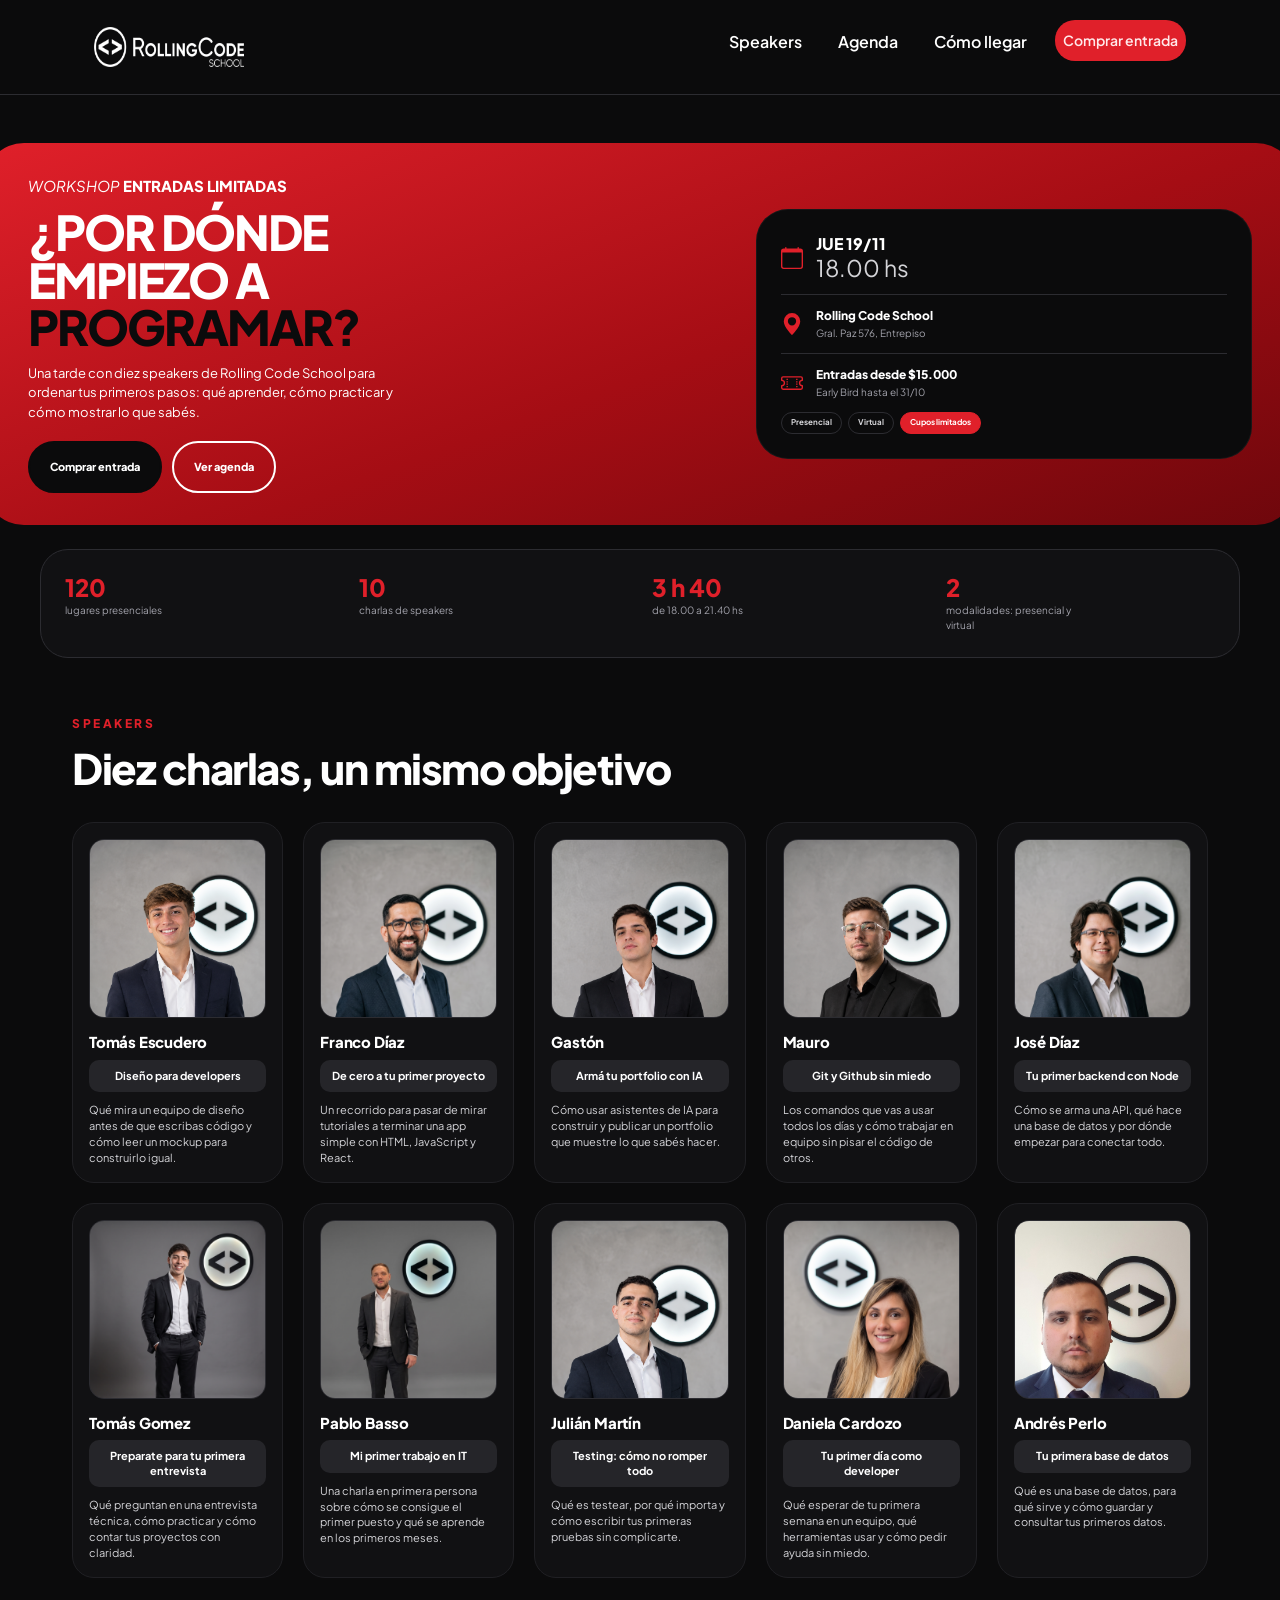
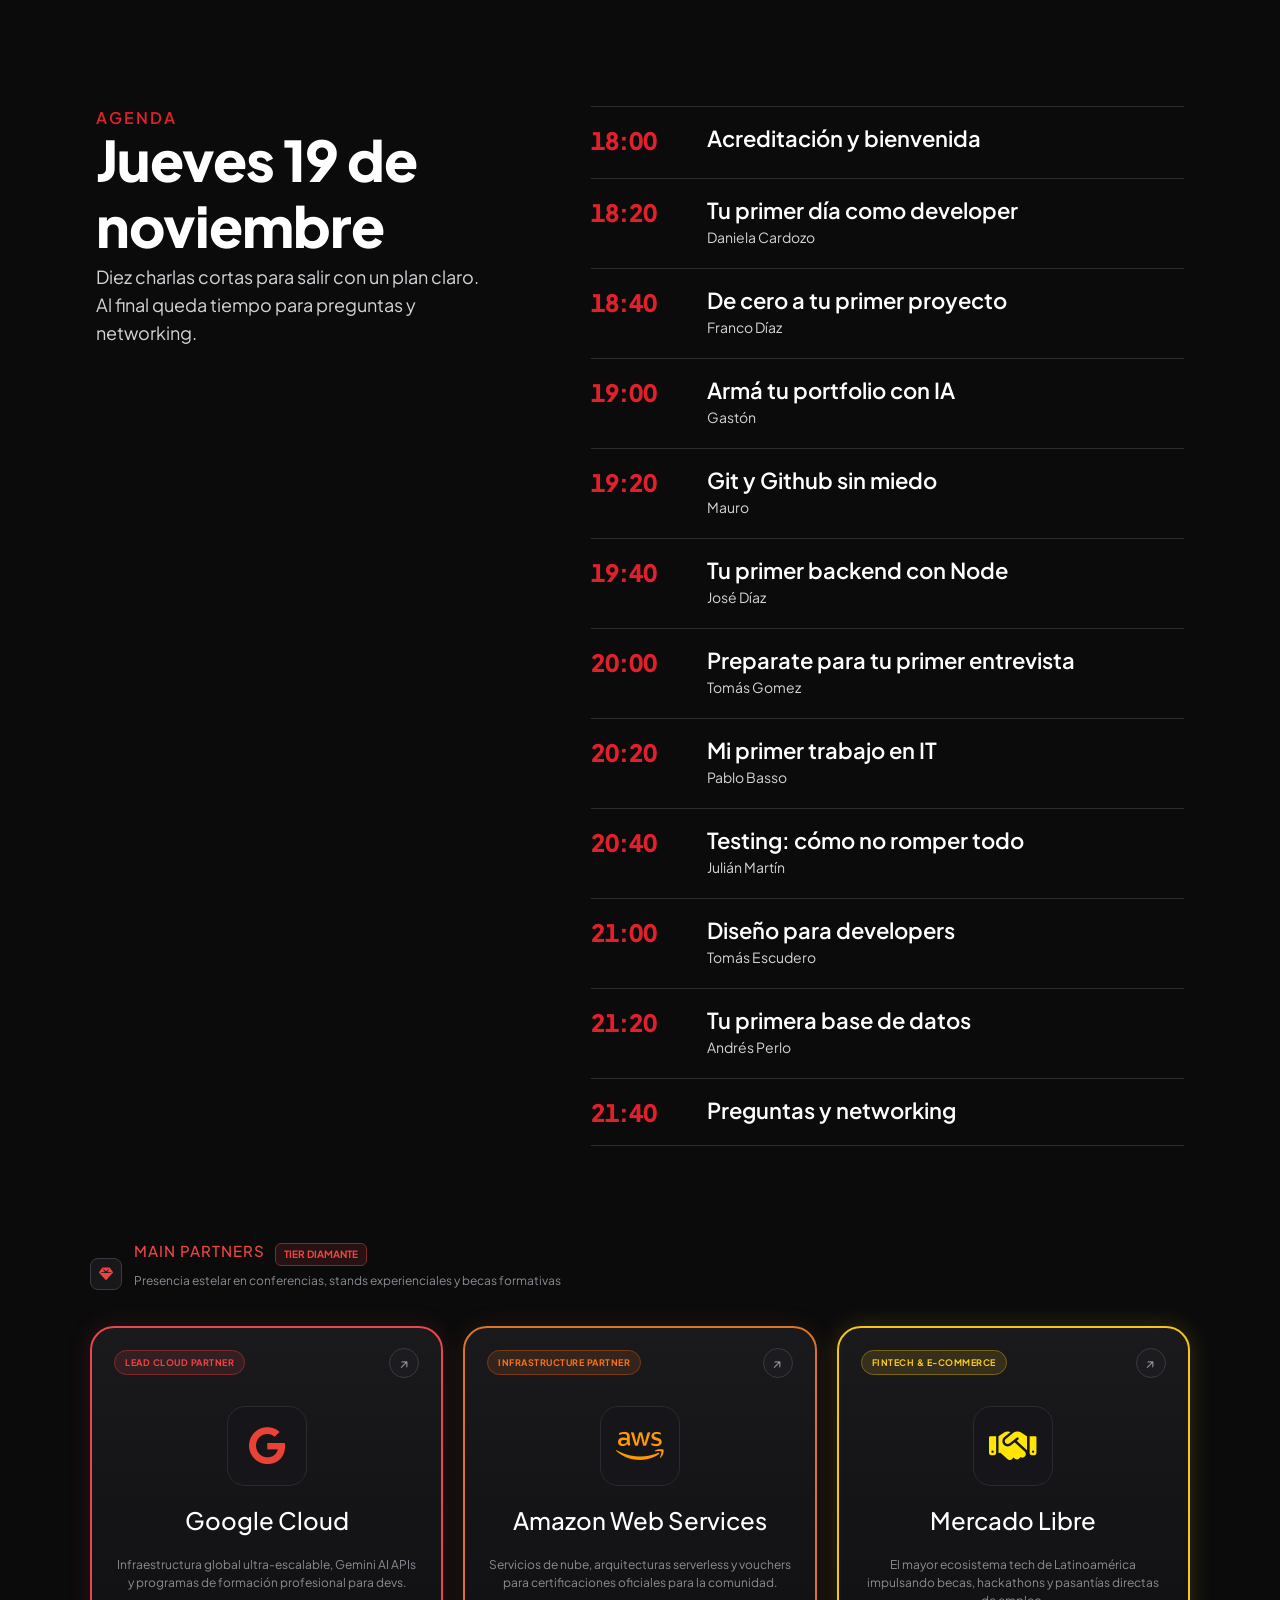
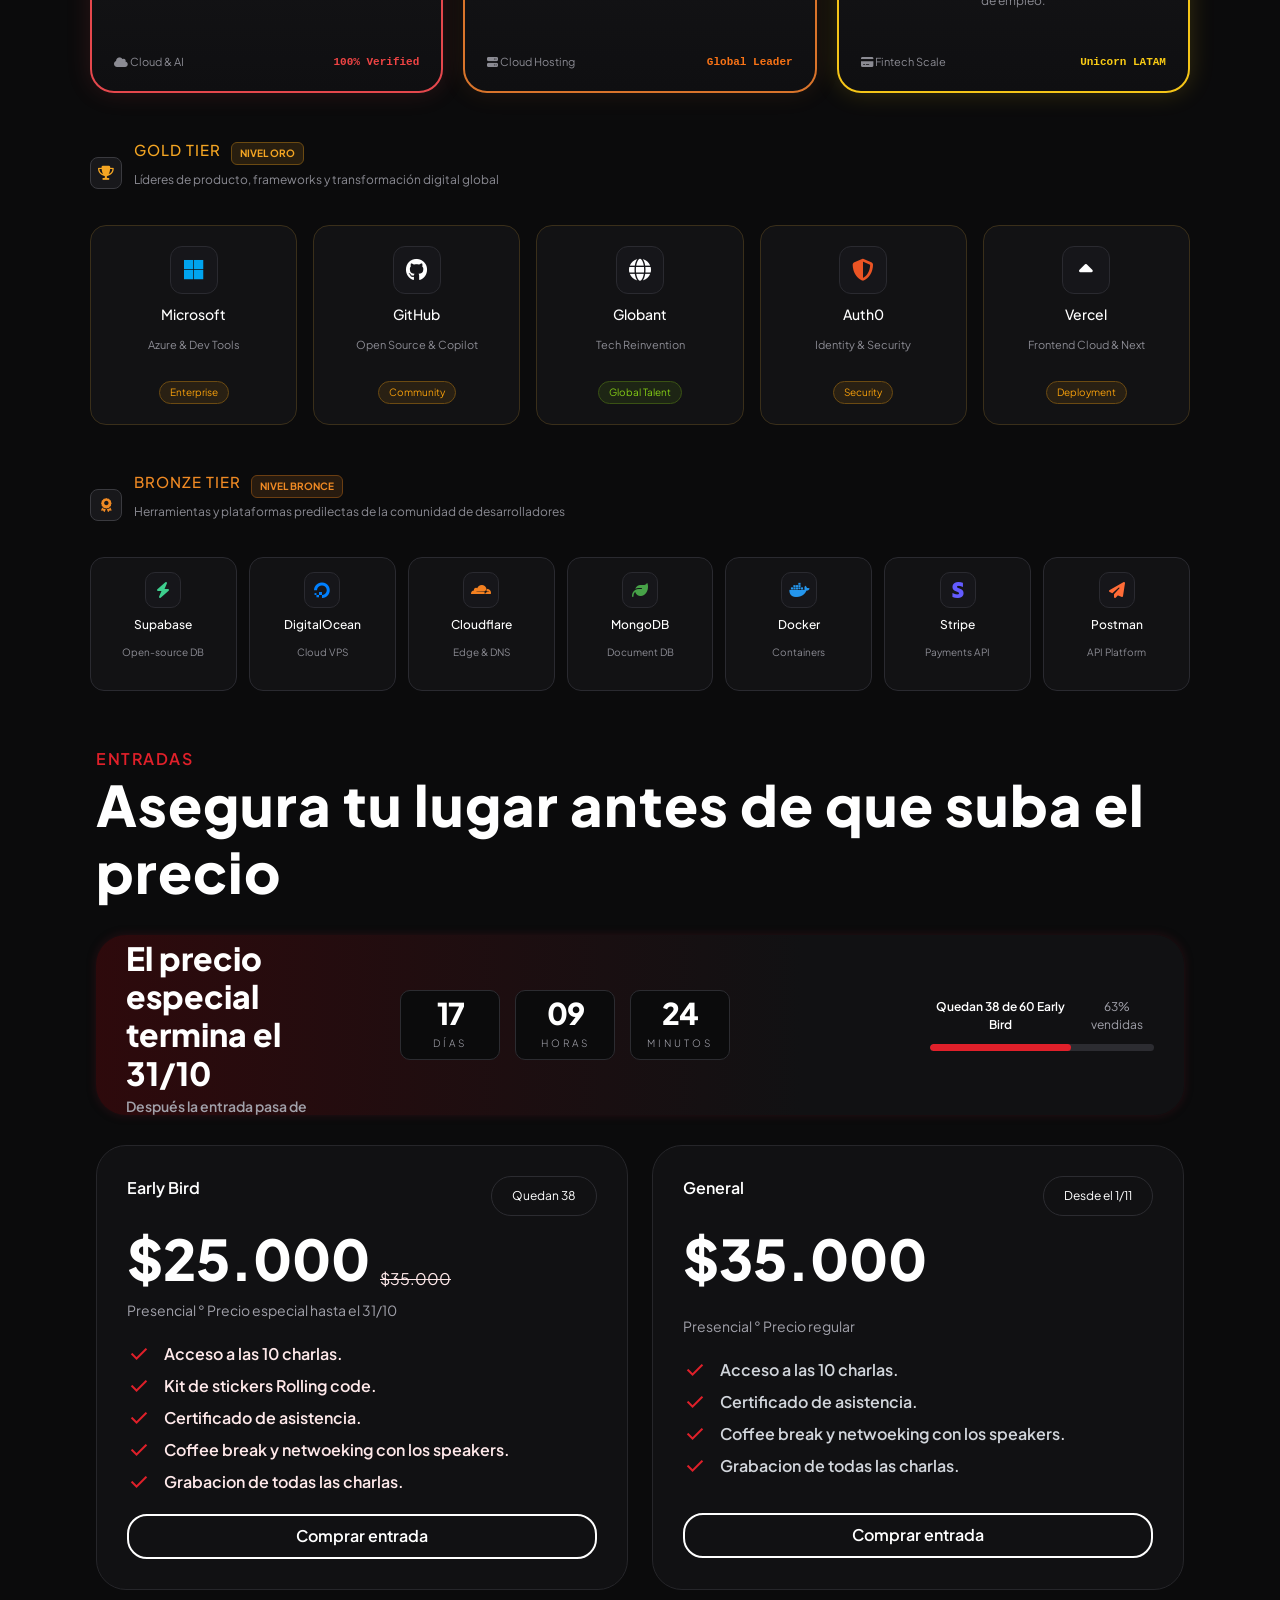
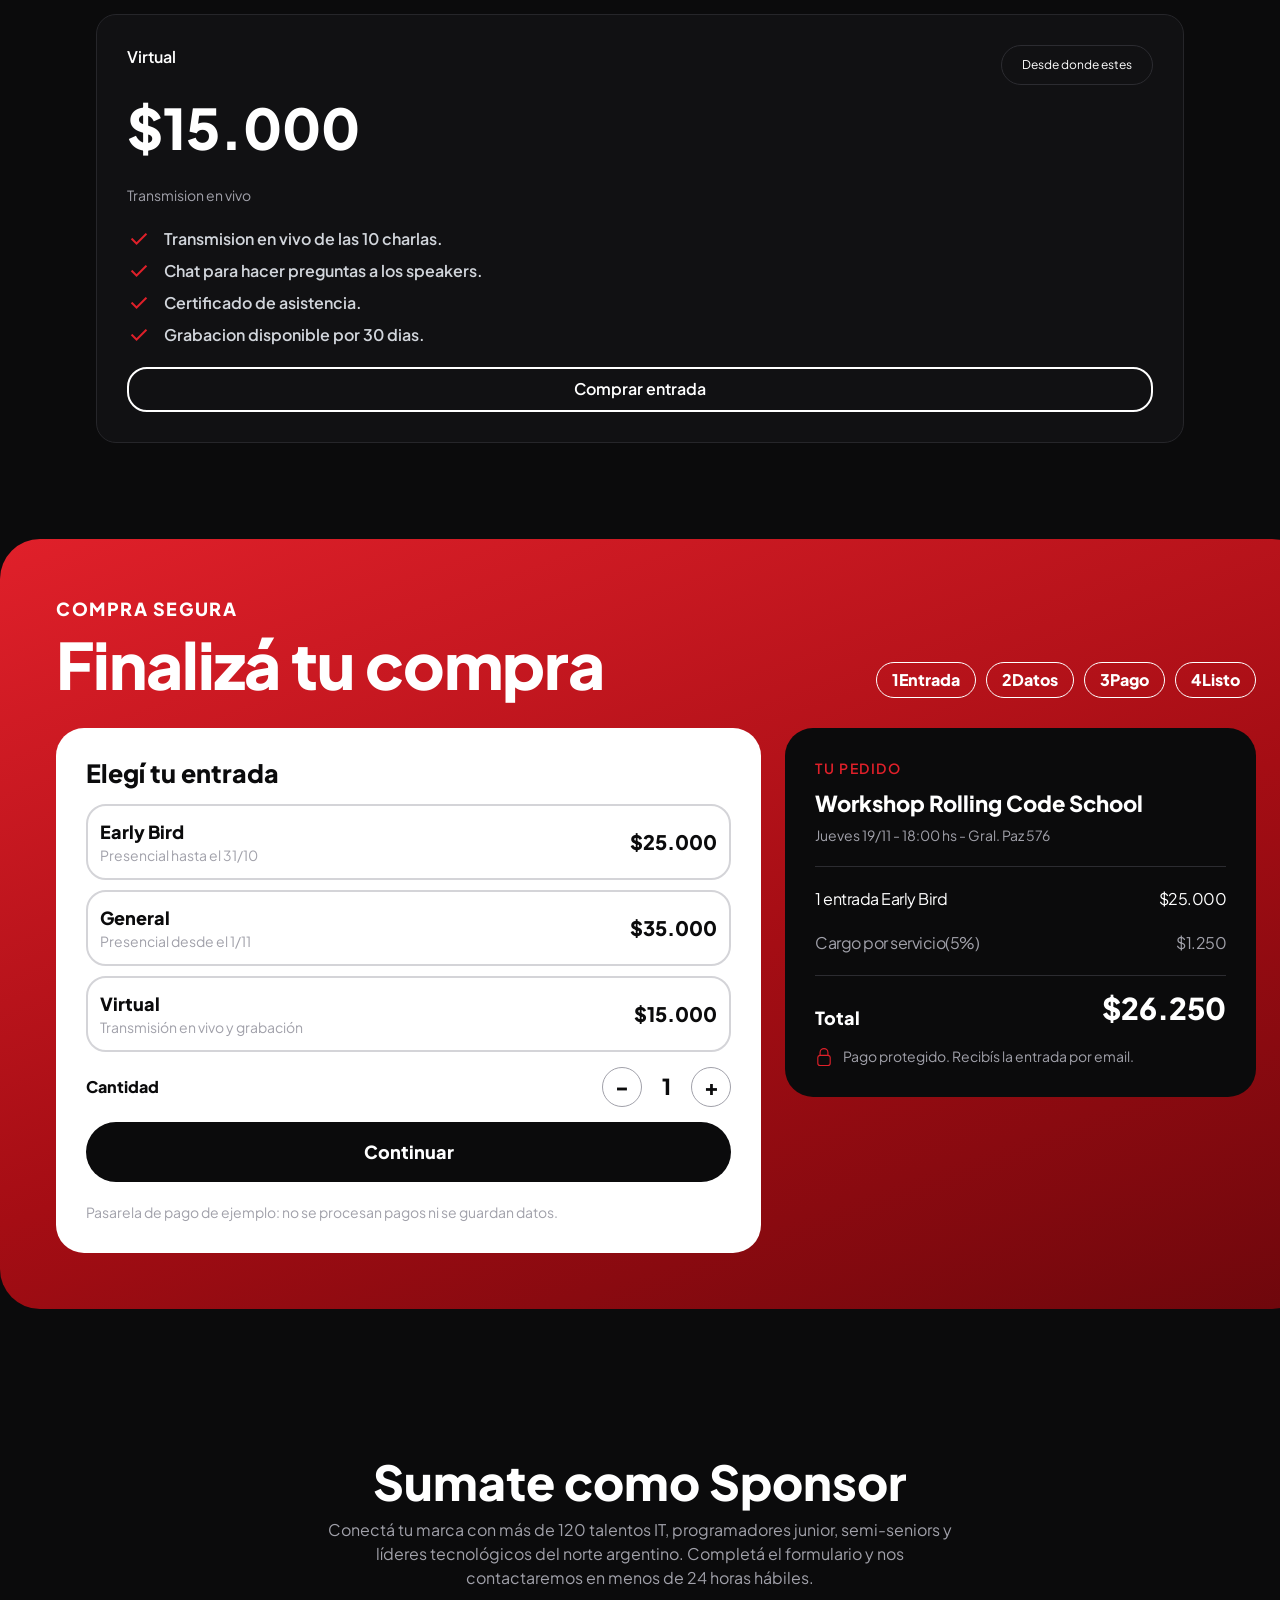
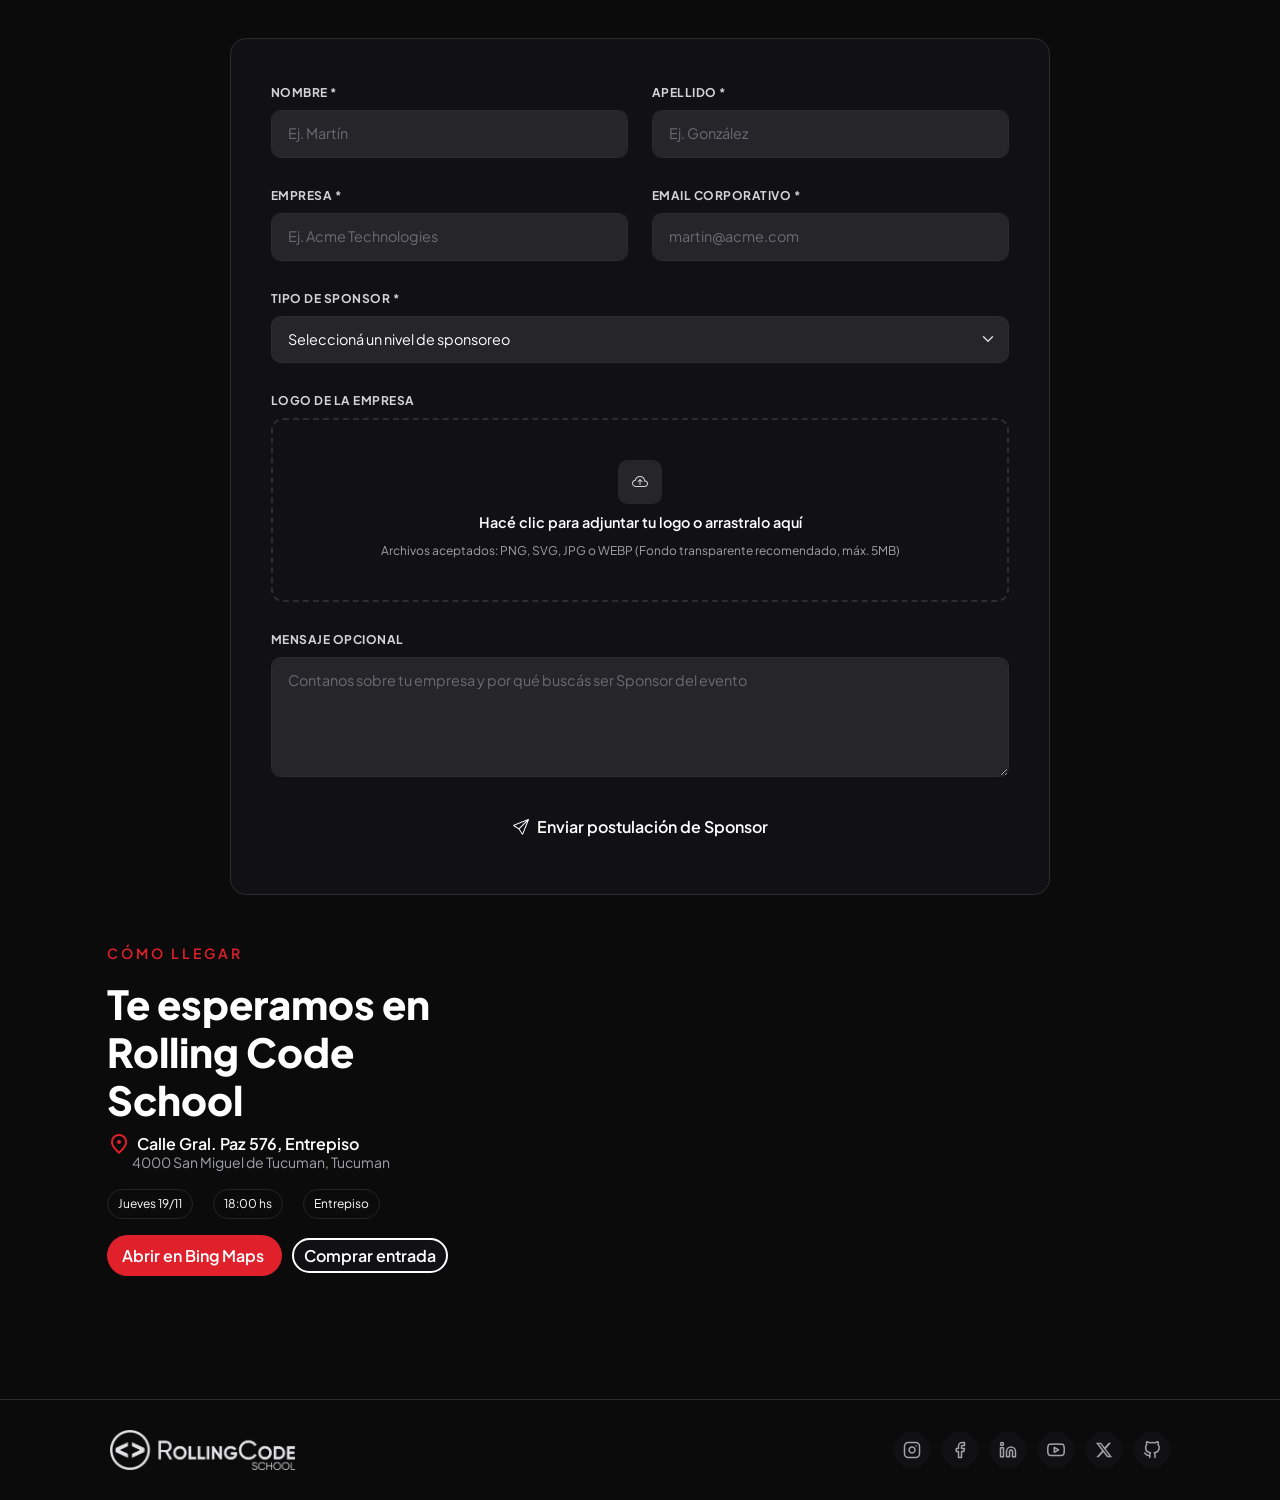
==== index.html @ b2320749 "se solucionan ultimos bugs" ====
<!doctype html>
<html lang="en">
  <head>
    <meta charset="UTF-8" />
    <meta name="viewport" content="width=device-width, initial-scale=1.0" />

    <link rel="preconnect" href="https://fonts.googleapis.com" />
    <link rel="preconnect" href="https://fonts.gstatic.com" crossorigin />
    <link
      href="https://fonts.googleapis.com/css2?family=Plus+Jakarta+Sans:wght@200;300;400;600;800&display=swap"
      rel="stylesheet"
    />
 <link rel="stylesheet" href="https://cdnjs.cloudflare.com/ajax/libs/font-awesome/6.4.0/css/all.min.css">

    <link
      href="https://cdn.jsdelivr.net/npm/bootstrap@5.3.3/dist/css/bootstrap.min.css"
      rel="stylesheet"
    />

    <link rel="stylesheet" href="https://fonts.googleapis.com/css2?family=Material+Symbols+Outlined:opsz,wght,FILL,GRAD@24,400,0,0&icon_names=check" />

    <link rel="stylesheet" href="https://fonts.googleapis.com/css2?family=Material+Symbols+Outlined:opsz,wght,FILL,GRAD@24,400,0,0&icon_names=location_on" />

    <link rel="preconnect" href="https://fonts.googleapis.com" />
    <link rel="preconnect" href="https://fonts.gstatic.com" crossorigin />
    <link
      href="https://fonts.googleapis.com/css2?family=Plus+Jakarta+Sans:ital,wght@0,200..800;1,200..800&display=swap"
      rel="stylesheet"
    />

 <link
      rel="stylesheet"
      href="https://fonts.googleapis.com/css2?family=Material+Symbols+Outlined"
    />

    <link href="css/styles.css" rel="stylesheet" />

    <title>Workshop Rolling Code</title>
    <link rel="icon" type="image/png" href="/img/LogShortWhite.png" />
  </head>

  <body>
    <!-- INICIO NAVBAR -->
    <header>
      <nav class="navbar navbar-expand-md bg-1">
        <div class="container-fluid px-4">
          <a class="navbar-brand" href="#">
            <img
              src="./img/logoWhite.webp"
              alt="Logo Rolling Code"
              width="30"
              height="24"
            />
          </a>

          <button
            class="navbar-toggler"
            type="button"
            data-bs-toggle="collapse"
            data-bs-target="#navbarMenu"
            aria-controls="navbarMenu"
            aria-expanded="false"
            aria-label="Abrir menú"
          >
            <span class="navbar-toggler-icon"></span>
          </button>

          <div class="collapse navbar-collapse">
            <ul class="navbar-nav ms-auto">
              <li class="nav-item">
                <a class="nav-link active" href="#idSpeakers">Speakers</a>
              </li>
              <li class="nav-item">
                <a class="nav-link" href="#idAgenda">Agenda</a>
              </li>
              <li class="nav-item">
                <a class="nav-link" href="#idUbicacion">Cómo llegar</a>
              </li>
              <li class="nav-item">
                <a class="nav-link nav-link2" href="#idSectionPay">Comprar entrada</a>
              </li>
            </ul>
          </div>
        </div>
      </nav>
    </header>
    <!-- FIN NAVBAR -->

    <main>
      <!-- INICIO SECCION HEADER -->

      <section class="workshop-container">

        <!-- SECCIÓN PRINCIPAL -->
        <section class="workshop-hero">

          <div class="row align-items-center">

            <!-- COLUMNA IZQUIERDA -->
            <div class="col-7 hero-content">

              <p class="eyebrow">
                <span>WORKSHOP</span>
                <strong>ENTRADAS LIMITADAS</strong>
              </p>

              <h1>
                ¿POR DÓNDE<br>
                EMPIEZO A<br>
                <span>PROGRAMAR?</span>
              </h1>

              <p class="hero-description">
                Una tarde con diez speakers de Rolling Code School para
                ordenar tus primeros pasos: qué aprender, cómo practicar
                y cómo mostrar lo que sabés.
              </p>

              <div class="hero-buttons">

                <a href="#idSectionPay" class="btn-buy">
                  Comprar entrada
                </a>

                <a href="#idAgenda" class="btn-outline">
                  Ver agenda
                </a>

              </div>

            </div>

            <!-- COLUMNA DERECHA -->
            <div class="col-5 event-column">

              <div class="event-card" id="entradas">

                <!-- FECHA Y HORA -->
                <div class="event-item">

                  <svg
                    xmlns="http://www.w3.org/2000/svg"
                    width="22"
                    height="22"
                    fill="currentColor"
                    class="event-icon"
                    viewBox="0 0 16 16"
                    aria-hidden="true"
                  >
                    <path d="M3.5 0a.5.5 0 0 1 .5.5V1h8V.5a.5.5 0 0 1 1 0V1h1a2 2 0 0 1 2 2v11a2 2 0 0 1-2 2H2a2 2 0 0 1-2-2V3a2 2 0 0 1 2-2h1V.5a.5.5 0 0 1 .5-.5M1 4v10a1 1 0 0 0 1 1h12a1 1 0 0 0 1-1V4z" />
                  </svg>

                  <div class="event-info">
                    <h2>JUE 19/11</h2>
                    <p class="event-time">18.00 hs</p>
                  </div>

                </div>

                <!-- UBICACIÓN -->
                <div class="event-item">

                  <svg
                    xmlns="http://www.w3.org/2000/svg"
                    width="22"
                    height="22"
                    fill="currentColor"
                    class="event-icon"
                    viewBox="0 0 16 16"
                    aria-hidden="true"
                  >
                    <path d="M8 16s6-5.686 6-10A6 6 0 0 0 2 6c0 4.314 6 10 6 10m0-7a3 3 0 1 1 0-6 3 3 0 0 1 0 6" />
                  </svg>

                  <div class="event-info">
                    <h3>Rolling Code School</h3>
                    <p>Gral. Paz 576, Entrepiso</p>
                  </div>

                </div>

                <!-- ENTRADAS -->
                <div class="event-item event-ticket">

                  <svg
                    xmlns="http://www.w3.org/2000/svg"
                    width="22"
                    height="22"
                    fill="currentColor"
                    class="event-icon"
                    viewBox="0 0 16 16"
                    aria-hidden="true"
                  >
                    <path d="M4 4.85v.9h1v-.9zm7 0v.9h1v-.9zm-7 1.8v.9h1v-.9zm7 0v.9h1v-.9zm-7 1.8v.9h1v-.9zm7 0v.9h1v-.9zm-7 1.8v.9h1v-.9zm7 0v.9h1v-.9z" />
                    <path d="M1.5 3A1.5 1.5 0 0 0 0 4.5V6a.5.5 0 0 0 .5.5 1.5 1.5 0 1 1 0 3 .5.5 0 0 0-.5.5v1.5A1.5 1.5 0 0 0 1.5 13h13a1.5 1.5 0 0 0 1.5-1.5V10a.5.5 0 0 0-.5-.5 1.5 1.5 0 0 1 0-3A.5.5 0 0 0 16 6V4.5A1.5 1.5 0 0 0 14.5 3zM1 4.5a.5.5 0 0 1 .5-.5h13a.5.5 0 0 1 .5.5v1.05a2.5 2.5 0 0 0 0 4.9v1.05a.5.5 0 0 1-.5.5h-13a.5.5 0 0 1-.5-.5v-1.05a2.5 2.5 0 0 0 0-4.9z" />
                  </svg>

                  <div class="event-info">
                    <h3>Entradas desde $15.000</h3>
                    <p>Early Bird hasta el 31/10</p>
                  </div>

                </div>

                <!-- MODALIDADES -->
                <div class="event-tags">

                  <span>Presencial</span>

                  <span>Virtual</span>

                  <span class="tag-limited">
                    Cupos limitados
                  </span>

                </div>

              </div>

            </div>

          </div>

        </section>

        <!-- ESTADÍSTICAS -->
        <section class="stats-section">

          <div class="stat">
            <h2>120</h2>
            <p>lugares presenciales</p>
          </div>

          <div class="stat">
            <h2>10</h2>
            <p>charlas de speakers</p>
          </div>

          <div class="stat">
            <h2>3 h 40</h2>
            <p>de 18.00 a 21.40 hs</p>
          </div>

          <div class="stat">
            <h2>2</h2>
            <p>modalidades: presencial y<br>virtual</p>
          </div>

        </section>

      </section>

      <!-- FIN SECCION HEADER -->

      <!-- INICIO SECCION SPEAKERS -->
<section class="speakers-section" id="idSpeakers">

        <div class="speakers-heading">
          <span class="speakers-eyebrow">SPEAKERS</span>
          <h2>Diez charlas, un mismo objetivo</h2>
        </div>

        <div class="speakers-grid">

          <!--  1 -->
          <article class="speaker-card">
            <div class="speaker-image">
              <img src="./img/Tomas Escudero.png" alt="">
            </div>
            <h3>Tomás Escudero</h3>
            <span class="speaker-topic">Diseño para developers</span>
            <p>
              Qué mira un equipo de diseño antes de que escribas código y
              cómo leer un mockup para construirlo igual.
            </p>
          </article>

          <!--  2 -->
          <article class="speaker-card">
            <div class="speaker-image">
              <img src="./img/Franco.jpg" alt="">
            </div>
            <h3>Franco Díaz</h3>
            <span class="speaker-topic">De cero a tu primer proyecto</span>
            <p>
              Un recorrido para pasar de mirar tutoriales a terminar una app
              simple con HTML, JavaScript y React.
            </p>
          </article>

          <!--  3 -->
          <article class="speaker-card">
            <div class="speaker-image">
              <img src="./img/Gaston.png" alt="">
            </div>
            <h3>Gastón</h3>
            <span class="speaker-topic">Armá tu portfolio con IA</span>
            <p>
              Cómo usar asistentes de IA para construir y publicar un
              portfolio que muestre lo que sabés hacer.
            </p>
          </article>

          <!--  4 -->
          <article class="speaker-card">
            <div class="speaker-image">
              <img src="./img/Mauro.png" alt="">
            </div>
            <h3>Mauro</h3>
            <span class="speaker-topic">Git y Github sin miedo</span>
            <p>
              Los comandos que vas a usar todos los días y cómo trabajar
              en equipo sin pisar el código de otros.
            </p>
          </article>

          <!-- 5 -->
          <article class="speaker-card">
            <div class="speaker-image">
              <img src="./img/Jose.jpg" alt="">
            </div>
            <h3>José Díaz</h3>
            <span class="speaker-topic">Tu primer backend con Node</span>
            <p>
              Cómo se arma una API, qué hace una base de datos y por dónde
              empezar para conectar todo.
            </p>
          </article>

          <!-- 6 -->
          <article class="speaker-card">
            <div class="speaker-image">
              <img src="./img/Tomas.jpg" alt="">
            </div>
            <h3>Tomás Gomez</h3>
            <span class="speaker-topic">Preparate para tu primera entrevista</span>
            <p>
              Qué preguntan en una entrevista técnica, cómo practicar y
              cómo contar tus proyectos con claridad.
            </p>
          </article>

          <!--  7 -->
          <article class="speaker-card">
            <div class="speaker-image">
              <img src="./img/Pablo.jpg" alt="">
            </div>
            <h3>Pablo Basso</h3>
            <span class="speaker-topic">Mi primer trabajo en IT</span>
            <p>
              Una charla en primera persona sobre cómo se consigue el
              primer puesto y qué se aprende en los primeros meses.
            </p>
          </article>

          <!--  8 -->
          <article class="speaker-card">
            <div class="speaker-image">
              <img src="./img/JULIAN MARTIN.png" alt="">
            </div>
            <h3>Julián Martín</h3>
            <span class="speaker-topic">Testing: cómo no romper todo</span>
            <p>
              Qué es testear, por qué importa y cómo escribir tus primeras
              pruebas sin complicarte.
            </p>
          </article>

          <!--  9 -->
          <article class="speaker-card">
            <div class="speaker-image">
              <img src="./img/Daniela.jpg" alt="">
            </div>
            <h3>Daniela Cardozo</h3>
            <span class="speaker-topic">Tu primer día como developer</span>
            <p>
              Qué esperar de tu primera semana en un equipo, qué
              herramientas usar y cómo pedir ayuda sin miedo.
            </p>
          </article>

          <!--  10 -->
          <article class="speaker-card">
            <div class="speaker-image">
              <img src="./img/Andres.jpeg" alt="">
            </div>
            <h3>Andrés Perlo</h3>
            <span class="speaker-topic">Tu primera base de datos</span>
            <p>
              Qué es una base de datos, para qué sirve y cómo guardar y
              consultar tus primeros datos.
            </p>
          </article>

        </div>

      </section>


      <!-- FIN SECCION SPEAKERS -->

      <!-- INICIO SECCION AGENDA -->
      <section class="sectionAgenda" id="idAgenda">

        <div class="agendaLeft">
          <span>AGENDA</span>
          <h2>Jueves 19 de</h2>
          <h2>noviembre</h2>
          <p>
            Diez charlas cortas para salir con un plan claro. <br />
            Al final queda tiempo para preguntas y networking.
          </p>
        </div>

        <div class="agendaRight">

          <div class="conteinerLine">
            <div class="horarioCharla"><span>18:00</span></div>
            <div class="temaCharla">
              <span>Acreditación y bienvenida</span>
            </div>
          </div>

          <div class="conteinerLine">
            <div class="horarioCharla"><span>18:20</span></div>
            <div class="temaCharla">
              <span>Tu primer día como developer</span>
              <span>Daniela Cardozo</span>
            </div>
          </div>

          <div class="conteinerLine">
            <div class="horarioCharla"><span>18:40</span></div>
            <div class="temaCharla">
              <span>De cero a tu primer proyecto</span>
              <span>Franco Díaz</span>
            </div>
          </div>

          <div class="conteinerLine">
            <div class="horarioCharla"><span>19:00</span></div>
            <div class="temaCharla">
              <span>Armá tu portfolio con IA</span>
              <span>Gastón</span>
            </div>
          </div>

          <div class="conteinerLine">
            <div class="horarioCharla"><span>19:20</span></div>
            <div class="temaCharla">
              <span>Git y Github sin miedo</span>
              <span>Mauro</span>
            </div>
          </div>

          <div class="conteinerLine">
            <div class="horarioCharla"><span>19:40</span></div>
            <div class="temaCharla">
              <span>Tu primer backend con Node</span>
              <span>José Díaz</span>
            </div>
          </div>

          <div class="conteinerLine">
            <div class="horarioCharla"><span>20:00</span></div>
            <div class="temaCharla">
              <span>Preparate para tu primer entrevista</span>
              <span>Tomás Gomez</span>
            </div>
          </div>

          <div class="conteinerLine">
            <div class="horarioCharla"><span>20:20</span></div>
            <div class="temaCharla">
              <span>Mi primer trabajo en IT</span>
              <span>Pablo Basso</span>
            </div>
          </div>

          <div class="conteinerLine">
            <div class="horarioCharla"><span>20:40</span></div>
            <div class="temaCharla">
              <span>Testing: cómo no romper todo</span>
              <span>Julián Martín</span>
            </div>
          </div>

          <div class="conteinerLine">
            <div class="horarioCharla"><span>21:00</span></div>
            <div class="temaCharla">
              <span>Diseño para developers</span>
              <span>Tomás Escudero</span>
            </div>
          </div>

          <div class="conteinerLine">
            <div class="horarioCharla"><span>21:20</span></div>
            <div class="temaCharla">
              <span>Tu primera base de datos</span>
              <span>Andrés Perlo</span>
            </div>
          </div>

          <div class="conteinerLineEnd">
            <div class="horarioCharla"><span>21:40</span></div>
            <div class="temaCharla">
              <span>Preguntas y networking</span>
            </div>
          </div>

        </div>


      </section>

      </section> 


      <!-- FIN SECCION AGENDA -->
         <main class="partners">

    <!-- ================= MAIN PARTNERS ================= -->
    <section class="tier">
      <div class="tier-header">
        <div class="tier-icon red"><i class="fa-solid fa-gem"></i></div>
        <div>
          <div class="tier-title-row">
            <h2 class="tier-title red">MAIN PARTNERS</h2>
            <span class="tier-badge badge-red">TIER DIAMANTE</span>
          </div>
          <p class="tier-subtitle">Presencia estelar en conferencias, stands experienciales y becas formativas</p>
        </div>
      </div>

      <div class="main-cards">

        <article class="main-card card-red">
          <div class="card-top">
            <span class="tag tag-red">LEAD CLOUD PARTNER</span>
            <a href="#" class="arrow-btn">↗</a>
          </div>
          <div class="logo-box icon-google"><i class="fa-brands fa-google"></i></div>
          <h3>Google Cloud</h3>
          <p>Infraestructura global ultra-escalable, Gemini AI APIs y programas de formación profesional para devs.</p>
          <div class="card-footer">
            <span class="footer-left"><i class="fa-solid fa-cloud"></i> Cloud &amp; AI</span>
            <span class="footer-right red">100% Verified</span>
          </div>
        </article>

        <article class="main-card card-orange">
          <div class="card-top">
            <span class="tag tag-orange">INFRASTRUCTURE PARTNER</span>
            <a href="#" class="arrow-btn">↗</a>
          </div>
          <div class="logo-box icon-aws"><i class="fa-brands fa-aws"></i></div>
          <h3>Amazon Web Services</h3>
          <p>Servicios de nube, arquitecturas serverless y vouchers para certificaciones oficiales para la comunidad.</p>
          <div class="card-footer">
            <span class="footer-left"><i class="fa-solid fa-server"></i> Cloud Hosting</span>
            <span class="footer-right orange">Global Leader</span>
          </div>
        </article>

        <article class="main-card card-yellow">
          <div class="card-top">
            <span class="tag tag-yellow">FINTECH &amp; E-COMMERCE</span>
            <a href="#" class="arrow-btn">↗</a>
          </div>
          <div class="logo-box icon-ml"><i class="fa-solid fa-handshake"></i></div>
          <h3>Mercado Libre</h3>
          <p>El mayor ecosistema tech de Latinoamérica impulsando becas, hackathons y pasantías directas de empleo.</p>
          <div class="card-footer">
            <span class="footer-left"><i class="fa-solid fa-credit-card"></i> Fintech Scale</span>
            <span class="footer-right yellow">Unicorn LATAM</span>
          </div>
        </article>

      </div>
    </section>

    <!-- ================= GOLD TIER ================= -->
    <section class="tier">
      <div class="tier-header">
        <div class="tier-icon gold"><i class="fa-solid fa-trophy"></i></div>
        <div>
          <div class="tier-title-row">
            <h2 class="tier-title gold">GOLD TIER</h2>
            <span class="tier-badge badge-gold">NIVEL ORO</span>
          </div>
          <p class="tier-subtitle">Líderes de producto, frameworks y transformación digital global</p>
        </div>
      </div>

      <div class="gold-cards">

        <article class="gold-card">
          <div class="logo-box icon-microsoft"><i class="fa-brands fa-microsoft"></i></div>
          <h4>Microsoft</h4>
          <p>Azure &amp; Dev Tools</p>
          <span class="pill pill-orange">Enterprise</span>
        </article>

        <article class="gold-card">
          <div class="logo-box icon-white"><i class="fa-brands fa-github"></i></div>
          <h4>GitHub</h4>
          <p>Open Source &amp; Copilot</p>
          <span class="pill pill-orange">Community</span>
        </article>

        <article class="gold-card">
          <div class="logo-box icon-white"><i class="fa-solid fa-globe"></i></div>
          <h4>Globant</h4>
          <p>Tech Reinvention</p>
          <span class="pill pill-green">Global Talent</span>
        </article>

        <article class="gold-card">
          <div class="logo-box icon-auth0"><i class="fa-solid fa-shield-halved"></i></div>
          <h4>Auth0</h4>
          <p>Identity &amp; Security</p>
          <span class="pill pill-orange">Security</span>
        </article>

        <article class="gold-card">
          <div class="logo-box icon-white"><i class="fa-solid fa-caret-up"></i></div>
          <h4>Vercel</h4>
          <p>Frontend Cloud &amp; Next</p>
          <span class="pill pill-orange">Deployment</span>
        </article>

      </div>
    </section>

    <!-- ================= BRONZE TIER ================= -->
    <section class="tier">
      <div class="tier-header">
        <div class="tier-icon bronze"><i class="fa-solid fa-award"></i></div>
        <div>
          <div class="tier-title-row">
            <h2 class="tier-title bronze">BRONZE TIER</h2>
            <span class="tier-badge badge-bronze">NIVEL BRONCE</span>
          </div>
          <p class="tier-subtitle">Herramientas y plataformas predilectas de la comunidad de desarrolladores</p>
        </div>
      </div>

      <div class="bronze-cards">

        <article class="bronze-card">
          <div class="logo-box icon-supabase"><i class="fa-solid fa-bolt"></i></div>
          <h5>Supabase</h5>
          <p>Open-source DB</p>
        </article>

        <article class="bronze-card">
          <div class="logo-box icon-digitalocean"><i class="fa-brands fa-digital-ocean"></i></div>
          <h5>DigitalOcean</h5>
          <p>Cloud VPS</p>
        </article>

        <article class="bronze-card">
          <div class="logo-box icon-cloudflare"><i class="fa-brands fa-cloudflare"></i></div>
          <h5>Cloudflare</h5>
          <p>Edge &amp; DNS</p>
        </article>

        <article class="bronze-card">
          <div class="logo-box icon-mongodb"><i class="fa-solid fa-leaf"></i></div>
          <h5>MongoDB</h5>
          <p>Document DB</p>
        </article>

        <article class="bronze-card">
          <div class="logo-box icon-docker"><i class="fa-brands fa-docker"></i></div>
          <h5>Docker</h5>
          <p>Containers</p>
        </article>

        <article class="bronze-card">
          <div class="logo-box icon-stripe"><i class="fa-brands fa-stripe-s"></i></div>
          <h5>Stripe</h5>
          <p>Payments API</p>
        </article>

        <article class="bronze-card">
          <div class="logo-box icon-postman"><i class="fa-solid fa-paper-plane"></i></div>
          <h5>Postman</h5>
          <p>API Platform</p>
        </article>

      </div>
    </section>

  </main>


      <!-- INICIO SECCION PRECIOS -->
      <div class="entrada">
        <p>ENTRADAS</p>
        <h2>Asegura tu lugar antes de que suba el precio</h2>
      </div>
      <div class="prices">
        <div class="prices-text">
          <p>EARLY BIRD</p>
          <h2>El precio especial termina el 31/10</h2>
          <p>Después la entrada pasa de $25.000 a $35.000.</p>
        </div>
        <div class="preSale">
          <section class="contador">
            <div class="contador-item">
              <span>17</span>
              <p>DÍAS</p>
            </div>
            <div class="contador-item">
              <span>09</span>
              <p>HORAS</p>
            </div>
            <div class="contador-item">
              <span>24</span>
              <p>MINUTOS</p>
            </div>
          </section>
        </div>
        <div class="ventas">
          <div class="ventas-info">
            <span class="span1v">Quedan 38 de 60 Early Bird</span>
            <span class="span2v">63% vendidas</span>
          </div>
          <div class="barra">
            <div class="barra-progreso"></div>
          </div>
        </div>
      </div>
      <div class="contenedorPrecio">
        <div class="caja precio">
          <span class="span1">
            <p>Early Bird</p>
            <span>Quedan 38</span>
          </span>
          <div class="preciosValores">
  <p>$25.000</p>
  <span class="precioAnterior">$35.000</span>
</div>
          <p>Presencial ° Precio especial hasta el 31/10</p>
          <div class="span2">
            <a href="">
              <span class="material-symbols-outlined">check</span>
              <span class="textoBeneficio"> Acceso a las 10 charlas. </span>
            </a>
            <a href="">
              <span class="material-symbols-outlined">check</span>
              <span class="textoBeneficio">
                Kit de stickers Rolling code.
              </span>
            </a>
            <a href="">
              <span class="material-symbols-outlined">check</span>
              <span class="textoBeneficio"> Certificado de asistencia. </span>
            </a>
            <a href="">
              <span class="material-symbols-outlined">check</span>
              <span class="textoBeneficio">
                Coffee break y netwoeking con los speakers.
              </span>
            </a>
            <a href="">
              <span class="material-symbols-outlined">check</span>
              <span class="textoBeneficio">
                Grabacion de todas las charlas.
              </span>
            </a>
          </div>
          <button class="boton1">Comprar entrada</button>
        </div>
        <!-- PARTE DOS -->
       
      
      
        <div class="caja precio1">
          <span class="span1">
            <p>General</p>
            <span>Desde el 1/11</span>
          </span>
          <div class="span4">
            <p>$35.000</p>
          </div>
          <p>Presencial ° Precio regular</p>
          <div class="span2">
            <a href="">
              <span class="material-symbols-outlined">check</span>
              <span class="textoBeneficio"> Acceso a las 10 charlas. </span>
            </a>
            <a href="">
              <span class="material-symbols-outlined">check</span>
              <span class="textoBeneficio"> Certificado de asistencia. </span>
            </a>
            <a href="">
              <span class="material-symbols-outlined">check</span>
              <span class="textoBeneficio">
                Coffee break y netwoeking con los speakers.
              </span>
            </a>
            <a href="">
              <span class="material-symbols-outlined">check</span>
              <span class="textoBeneficio">
                Grabacion de todas las charlas.
              </span>
            </a>
          </div>
          <button class="boton2">Comprar entrada</button>
        </div>
        <!-- PARTE TRES -->

        <div class="caja precio2">
          <span class="span1">
            <p>Virtual</p>
            <span>Desde donde estes</span>
          </span>
          <div class="span4">
            <p>$15.000</p>
          </div>
          <p>Transmision en vivo</p>
          <div class="span2">
            <a href="">
              <span class="material-symbols-outlined">check</span>
              <span class="textoBeneficio">
                Transmision en vivo de las 10 charlas.
              </span>
            </a>
            <a href="">
              <span class="material-symbols-outlined">check</span>
              <span class="textoBeneficio"
                >Chat para hacer preguntas a los speakers.
              </span>
            </a>
            <a href="">
              <span class="material-symbols-outlined">check</span>
              <span class="textoBeneficio"> Certificado de asistencia. </span>
            </a>
            <a href="">
              <span class="material-symbols-outlined">check</span>
              <span class="textoBeneficio">
                Grabacion disponible por 30 dias.
              </span>
            </a>
          </div>
          <a href="#idSectionPay">
          <button class="boton3">Comprar entrada</button>
          </a>
        </div>
      </div>

      <!-- FIN SECCION PRECIOS -->

      <!-- INICIO SECCION PASARELA DE PAGOS -->

      <section class="sectionPay" id="idSectionPay">
        <div class="containerPay">
          <div class="secureBuy">
            <div>
              <span>COMPRA SEGURA</span>
              <h2>Finalizá tu compra</h2>
            </div>
            <div>
              <a href="/pages/error404.html">
              <button>1Entrada</button>
              </a>
              <a href="/pages/error404.html">
              <button>2Datos</button>
              </a>
              <a href="/pages/error404.html">
              <button>3Pago</button>
              </a>
              <a href="/pages/error404.html">
              <button>4Listo</button>
              </a>
            </div>
          </div>
          <div class="downPay">
            <div class="Entry">
              <h3>Elegí tu entrada</h3>
              <div class="option">
                <div class="optionEntry">
                  <div>
                    <span class="titleOption">Early Bird</span>
                    <span class="descriptionOption"
                      >Presencial hasta el 31/10</span
                    >
                  </div>
                  <div>
                    <span class="priceOption">$25.000</span>
                  </div>
                </div>

                <div class="optionEntry">
                  <div>
                    <span class="titleOption">General</span>
                    <span class="descriptionOption"
                      >Presencial desde el 1/11</span
                    >
                  </div>
                  <div>
                    <span class="priceOption">$35.000</span>
                  </div>
                </div>

                <div class="optionEntry">
                  <div>
                    <span class="titleOption">Virtual</span>
                    <span class="descriptionOption"
                      >Transmisión en vivo y grabación</span
                    >
                  </div>
                  <div>
                    <span class="priceOption">$15.000</span>
                  </div>
                </div>
              </div>

              <div class="cantEntry">
                <div><span>Cantidad</span></div>
                <div>
                  <a href="/pages/error404.html">
                  <button><span>-</span></button>
                  </a>
                  <span>1</span>
                  <a href="/pages/error404.html">
                  <button><span>+</span></button>
                  </a>
                </div>
              </div>
              <a href="/pages/error404.html">
              <button class="continueEntry">Continuar</button>
              </a>
              <span class="spanEntry">
                Pasarela de pago de ejemplo: no se procesan pagos ni se guardan
                datos.
              </span>
            </div>

            <div class="Order">
              <div class="upOrder">
                <div>
                  <span>TU PEDIDO</span>
                </div>
                <div>
                  <h3>Workshop Rolling Code School</h3>
                  <p>Jueves 19/11 - 18:00 hs - Gral. Paz 576</p>
                </div>
              </div>
              <div class="centerOrder">
                <div>
                  <span>1 entrada Early Bird</span>
                  <span>$25.000</span>
                </div>
                <div class="serviceCharge">
                  <span>Cargo por servicio(5%)</span>
                  <span>$1.250</span>
                </div>
              </div>
              <div class="downOrder">
                <div>
                  <span class="totalDownOrder">Total</span>
                  <span class="priceDownOrder">$26.250</span>
                </div>
                <div>
                  <svg
                    xmlns="http://www.w3.org/2000/svg"
                    width="16"
                    height="16"
                    fill="currentColor"
                    class="bi bi-lock"
                    viewBox="0 0 16 16"
                  >
                    <path
                      fill-rule="evenodd"
                      d="M8 0a4 4 0 0 1 4 4v2.05a2.5 2.5 0 0 1 2 2.45v5a2.5 2.5 0 0 1-2.5 2.5h-7A2.5 2.5 0 0 1 2 13.5v-5a2.5 2.5 0 0 1 2-2.45V4a4 4 0 0 1 4-4M4.5 7A1.5 1.5 0 0 0 3 8.5v5A1.5 1.5 0 0 0 4.5 15h7a1.5 1.5 0 0 0 1.5-1.5v-5A1.5 1.5 0 0 0 11.5 7zM8 1a3 3 0 0 0-3 3v2h6V4a3 3 0 0 0-3-3"
                    />
                  </svg>
                  <span>Pago protegido. Recibís la entrada por email.</span>
                </div>
              </div>
            </div>
          </div>
        </div>
      </section>

      <!-- FIN SECCION PASARELA DE PAGOS -->

      <!-- INICIO SECCION SUMATE -->

            <section class="container sectionSumate py-5">
      <header class="text-center mb-5">
        <h1 class="sponsor-title">Sumate como Sponsor</h1>
        <p class="sponsor-lead">
          Conectá tu marca con más de 120 talentos IT, programadores junior,
          semi-seniors y líderes tecnológicos del norte argentino. Completá el
          formulario y nos contactaremos en menos de 24 horas hábiles.
        </p>
      </header>

      <section class="sponsor-card">
        <form id="sponsorForm" novalidate>
          <div class="row g-4">
            <div class="col-md-6">
              <label for="nombre" class="form-label"
                >Nombre <span class="req">*</span></label
              >
              <input
                type="text"
                class="form-control"
                id="nombre"
                name="nombre"
                placeholder="Ej. Martín"
                required
                minlength="3"
                maxlength="254"
              />
            </div>

            <div class="col-md-6">
              <label for="apellido" class="form-label"
                >Apellido <span class="req">*</span></label
              >
              <input
                type="text"
                class="form-control"
                id="apellido"
                name="apellido"
                placeholder="Ej. González"
                required
                minlength="3"
                maxlength="254"
              />
            </div>

            <div class="col-md-6">
              <label for="empresa" class="form-label"
                >Empresa <span class="req">*</span></label
              >
              <input
                type="text"
                class="form-control"
                id="empresa"
                name="empresa"
                placeholder="Ej. Acme Technologies"
                required
                minlength="3"
                maxlength="254"
              />
            </div>

            <div class="col-md-6">
              <label for="email" class="form-label"
                >Email corporativo <span class="req">*</span></label
              >
              <input
                type="email"
                class="form-control"
                id="email"
                name="email"
                placeholder="martin@acme.com"
                required
                autocomplete="email"
              />
              <div class="invalid-feedback" id="emailError">Ingrese un mail con el fomrato mail@mail.com</div>
            </div>

            <div class="col-12">
              <label for="tipo" class="form-label"
                >Tipo de sponsor <span class="req">*</span></label
              >
              <select class="form-select" id="tipo" name="tipo" required>
                <option value="" selected disabled>
                  Seleccioná un nivel de sponsoreo
                </option>
                <option value="diamante">Main Partner (Diamante)</option>
                <option value="oro">Gold (Oro)</option>
                <option value="bronce">Bronze (Bronce)</option>
              </select>
            </div>

            <div class="col-12">
              <label class="form-label" for="logo">Logo de la empresa</label>
              <label for="logo" class="upload-zone" id="dropZone">
                <span class="upload-icon"
                  ><svg
                    xmlns="http://www.w3.org/2000/svg"
                    width="16"
                    height="16"
                    fill="currentColor"
                    class="bi bi-cloud-arrow-up"
                    viewBox="0 0 16 16"
                  >
                    <path
                      fill-rule="evenodd"
                      d="M7.646 5.146a.5.5 0 0 1 .708 0l2 2a.5.5 0 0 1-.708.708L8.5 6.707V10.5a.5.5 0 0 1-1 0V6.707L6.354 7.854a.5.5 0 1 1-.708-.708z"
                    />
                    <path
                      d="M4.406 3.342A5.53 5.53 0 0 1 8 2c2.69 0 4.923 2 5.166 4.579C14.758 6.804 16 8.137 16 9.773 16 11.569 14.502 13 12.687 13H3.781C1.708 13 0 11.366 0 9.318c0-1.763 1.266-3.223 2.942-3.593.143-.863.698-1.723 1.464-2.383m.653.757c-.757.653-1.153 1.44-1.153 2.056v.448l-.445.049C2.064 6.805 1 7.952 1 9.318 1 10.785 2.23 12 3.781 12h8.906C13.98 12 15 10.988 15 9.773c0-1.216-1.02-2.228-2.313-2.228h-.5v-.5C12.188 4.825 10.328 3 8 3a4.53 4.53 0 0 0-2.941 1.1z"/></svg></span>
                <p class="upload-text" id="uploadText">
                  Hacé clic para adjuntar tu logo o arrastralo aquí
                </p>
                <p class="upload-hint">
                  Archivos aceptados: PNG, SVG, JPG o WEBP (Fondo transparente
                  recomendado, máx. 5MB)
                </p>
              </label>
              <input
                type="file"
                id="logo"
                name="logo"
                class="d-none"
                accept=".png,.svg,.jpg,.jpeg,.webp"
              />
            </div>

            <div class="col-12">
              <label for="mensaje" class="form-label">Mensaje opcional</label>
              <textarea
                class="form-control"
                id="mensaje"
                name="mensaje"
                rows="4"
                placeholder="Contanos sobre tu empresa y por qué buscás ser Sponsor del evento"
              ></textarea>
            </div>

            <div class="col-12">
              <button
                type="submit"
                class="btn btn-sponsor w-100 d-flex align-items-center justify-content-center gap-2"
              >
                <svg
                  xmlns="http://www.w3.org/2000/svg"
                  width="16"
                  height="16"
                  fill="currentColor"
                  class="bi bi-send"
                  viewBox="0 0 16 16"
                >
                  <path
                    d="M15.854.146a.5.5 0 0 1 .11.54l-5.819 14.547a.75.75 0 0 1-1.329.124l-3.178-4.995L.643 7.184a.75.75 0 0 1 .124-1.33L15.314.037a.5.5 0 0 1 .54.11ZM6.636 10.07l2.761 4.338L14.13 2.576zm6.787-8.201L1.591 6.602l4.339 2.76z"/></svg>Enviar postulación de Sponsor
              </button>
            </div>
          </div>
        </form>
      </section>
      </section>

      <!-- FIN SECCION SUMATE -->

      <!-- INICIO SECCION UBICACION -->
       <div class="comoLlegar" id="idUbicacion">
         <div class="ubicacion">
         <p> CÓMO LLEGAR</p>
         <h1>Te esperamos en Rolling Code School</h1>
         <a class="simbolo">
           <span class="material-symbols-outlined"> location_on </span>
           <p>Calle Gral. Paz 576, Entrepiso</p>
          </a>
          <p>4000 San Miguel de Tucuman, Tucuman</p>
           <div class="diaHora">
             <a>
               Jueves 19/11
             </a>
             <a>
               18:00 hs
             </a>
             <a>
               Entrepiso
             </a>
           </div>
           <div class="Maps">
             <a
               href="https://www.bing.com/maps?q=General+Paz+576%2C+San+Miguel+de+Tucuman%2C+Tucuman%2C+Argentina"
               target="_blank"
               rel="noopener noreferrer"
               class="btn-bing-maps"
             >
             Abrir en Bing Maps </a>
             
              <a
               href="#idSectionPay"
               target="_blank"
               rel="noopener noreferrer"
               class="btn-bing-pay"
             >
             Comprar entrada</a>
            
           </div>
         </div>
         <div class="mapa">
          <iframe src="https://www.google.com/maps/embed?pb=!1m18!1m12!1m3!1d2116.833969776133!2d-65.2073705769514!3d-26.837528770284205!2m3!1f0!2f0!3f0!3m2!1i1024!2i768!4f13.1!3m3!1m2!1s0x94225c0e8d3f160f%3A0xaf25f4de8ee29e12!2sGral.%20Jos%C3%A9%20Mar%C3%ADa%20Paz%20576%2C%20T4000%20San%20Miguel%20de%20Tucum%C3%A1n%2C%20Tucum%C3%A1n!5e0!3m2!1ses-419!2sar!4v1793073132647!5m2!1ses-419!2sar" width="600" height="450" style="border:0;" allowfullscreen="" loading="lazy" referrerpolicy="strict-origin-when-cross-origin"></iframe>
         </div>
       </div>
    </main>

    <!-- INICIO FOOTER -->
    

<footer class="rolling-footer">
    <div class="footer-container">
        
        <!-- Logo de la marca (Reemplaza el src por tu archivo local, ej: "img/logo.png") -->
        <div class="footer-logo">
            <img src="./img/logoBlack.webp" alt="Rolling Code School">
        </div>

        <!-- Contenedor de Redes Sociales -->
        <div class="footer-socials">
            
            <!-- Instagram -->
            <a href="#" class="social-icon" aria-label="Instagram">
                <svg viewBox="0 0 24 24" fill="none" stroke="currentColor" stroke-width="2" stroke-linecap="round" stroke-linejoin="round">
                    <rect x="2" y="2" width="20" height="20" rx="5" ry="5"></rect>
                    <path d="M16 11.37A4 4 0 1 1 12.63 8 4 4 0 0 1 16 11.37z"></path>
                    <line x1="17.5" y1="6.5" x2="17.51" y2="6.5"></line>
                </svg>
            </a>

            <!-- Facebook -->
            <a href="#" class="social-icon" aria-label="Facebook">
                <svg viewBox="0 0 24 24" fill="none" stroke="currentColor" stroke-width="2" stroke-linecap="round" stroke-linejoin="round">
                    <path d="M18 2h-3a5 5 0 0 0-5 5v3H7v4h3v8h4v-8h3l1-4h-4V7a1 1 0 0 1 1-1h3z"></path>
                </svg>
            </a>

            <!-- LinkedIn -->
            <a href="#" class="social-icon" aria-label="LinkedIn">
                <svg viewBox="0 0 24 24" fill="none" stroke="currentColor" stroke-width="2" stroke-linecap="round" stroke-linejoin="round">
                    <path d="M16 8a6 6 0 0 1 6 6v7h-4v-7a2 2 0 0 0-2-2 2 2 0 0 0-2 2v7h-4v-7a6 6 0 0 1 6-6z"></path>
                    <rect x="2" y="9" width="4" height="12"></rect>
                    <circle cx="4" cy="4" r="2"></circle>
                </svg>
            </a>

            <!-- YouTube -->
            <a href="#" class="social-icon" aria-label="YouTube">
                <svg viewBox="0 0 24 24" fill="none" stroke="currentColor" stroke-width="2" stroke-linecap="round" stroke-linejoin="round">
                    <path d="M22.54 6.42a2.78 2.78 0 0 0-1.94-2C18.88 4 12 4 12 4s-6.88 0-8.6.46a2.78 2.78 0 0 0-1.94 2A29 29 0 0 0 1 11.75a29 29 0 0 0 .46 5.33A2.78 2.78 0 0 0 3.4 19c1.72.46 8.6.46 8.6.46s6.88 0 8.6-.46a2.78 2.78 0 0 0 1.94-2 29 29 0 0 0 .46-5.25 29 29 0 0 0-.46-5.33z"></path>
                    <polygon points="9.75 15.02 15.5 11.75 9.75 8.48 9.75 15.02"></polygon>
                </svg>
            </a>

            <!-- X (Twitter) -->
            <a href="#" class="social-icon" aria-label="X">
                <svg viewBox="0 0 24 24" fill="currentColor">
                    <path d="M18.244 2.25h3.308l-7.227 8.26 8.502 11.24H16.17l-5.214-6.817L4.99 21.75H1.68l7.73-8.835L1.254 2.25H8.08l4.713 6.231zm-1.161 17.52h1.833L7.084 4.126H5.117z"></path>
                </svg>
            </a>

            <!-- GitHub -->
            <a href="#" class="social-icon" aria-label="GitHub">
                <svg viewBox="0 0 24 24" fill="none" stroke="currentColor" stroke-width="2" stroke-linecap="round" stroke-linejoin="round">
                    <path d="M9 19c-5 1.5-5-2.5-7-3m14 6v-3.87a3.37 3.37 0 0 0-.94-2.61c3.14-.35 6.44-1.54 6.44-7A5.44 5.44 0 0 0 20 4.77 5.07 5.07 0 0 0 19.91 1S18.73.65 16 2.48a13.38 13.38 0 0 0-7 0C6.27.65 5.09 1 5.09 1A5.07 5.07 0 0 0 5 4.77a5.44 5.44 0 0 0-1.5 3.78c0 5.42 3.3 6.61 6.44 7A3.37 3.37 0 0 0 9 18.13V22"></path>
                </svg>
            </a>

        </div>
    </div>
</footer>

    <!-- FIN FOOTER -->

    <script src="https://cdn.jsdelivr.net/npm/bootstrap@5.3.3/dist/js/bootstrap.bundle.min.js"></script>
  </body>
</html>
---- css/styles.css ----
:root {
  --rc-red: #e0202a;
  --rc-red-dark: #a50d14;
  --rc-red-deep: #6e070c;
  --rc-black: #0b0b0c;
  --rc-surface: #111113;
  --rc-surface-2: #26262a;
  --rc-border: #2c2c31;
  --rc-white: #ffffff;
  --rc-rosaclaro: #ffe9ea;
  --rc-text-soft: #d4d4d8;
  --rc-text-mute: #a1a1aa;
  --rc-gradient: linear-gradient(160deg, #e0202a 0%, #a50d14 55%, #6e070c 100%);
  /* Así le decís a Bootstrap que use tus colores */
  --bs-body-bg: var(--rc-black);
  --bs-body-color: var(--rc-white);
  --bs-body-font-family: "Plus Jakarta Sans", system-ui, sans-serif;
}

body {
  margin: 0;
  padding: 0;
  box-sizing: border-box;
}
.navbar {
  padding: 20px 70px 20px 70px;
  border-bottom: 0.5px solid var(--rc-border);
}
.navbar img {
  width: 150px;
  height: 40px;
}
.navbar .navbar-nav {
  gap: 20px;
}
.navbar .nav-link {
  --bs-body-font-family: "Plus Jakarta Sans", system-ui, sans-serif;
  font-size: 16px;
  font-weight: 600;
  color: var(--rc-white);
  padding: 10px 20px 20px 50px;
}
.navbar .nav-link.active {
  color: var(--rc-white);
}
.navbar .nav-link2 {
  padding: 10px 20px;
  font-size: small;
  color: var(--rc-rosaclaro);
  text-decoration: none;
  border-radius: 20px;
  background-color: var(--rc-red);
  font-size: 14px;
}
/* INICIO SECCION AGENDA */

.sectionAgenda {
  padding: 96px;
  display: flex;
  gap: 100px;
    & .agendaLeft {
      width: 40%;
      span {
        font-size: 16px;
        font-weight: 600;
        color: var(--rc-red);
        letter-spacing: 2px;
      }
      h2 {
        font-size: 56px;
        font-weight: 800;
        line-height: 1.05;
        letter-spacing: -1px;
      }
      p {
        font-size: 18px;
        font-weight: 400;
        line-height: 1.55;
        color: var(--rc-text-soft);
      }
    }
    & .agendaRight {
      width: 60%;
      display: flex;
      flex-direction: column;
      gap: 20px;
      .conteinerLine {
        border-top: 1px solid var(--rc-border);
        display: flex;
        gap: 50px;
        padding-top: 15px;
      }
      .conteinerLineEnd {
        border-top: 1px solid var(--rc-border);
        border-bottom: 1px solid var(--rc-border);
        display: flex;
        gap: 50px;
        padding-top: 15px;
        padding-bottom: 15px;
      }
      .horarioCharla {
        font-variant-numeric: tabular-nums;
        text-align: left;
        font-size: 24px;
        font-weight: 800;
        color: var(--rc-red);
      }
      .temaCharla {
        display: flex;
        flex-direction: column;
        font-size: 22px;
        font-weight: 600;
        & span:nth-child(2) {
          font-size: 14px;
          font-weight: 400;
          color: var(--rc-text-soft);
        }
      }
    }
}


/* FIN SECCION AGENDA */

.partners {
  max-width: 1100px;
  margin: 0 auto;
  display: flex;
  flex-direction: column;
  gap: 48px;
  padding-bottom: 56px;
}

/* ---------- Colores de texto reutilizables ---------- */
.red    { color: #ef4444; }
.orange { color: #f97316; }
.yellow { color: #facc15; }
.gold   { color: #f5a623; }
.bronze { color: #f08a24; }

/* ---------- Encabezado de cada nivel ---------- */
.tier-header {
  display: flex;
  align-items: center;
  gap: 12px;
  margin-bottom: 20px;
}

.tier-icon {
  width: 32px;
  height: 32px;
  border-radius: 8px;
  border: 1px solid #3a3a3f;
  background: #18181b;
  display: flex;
  justify-content: center;
  align-items: center;
  font-size: 14px;
}

.tier-title-row {
  display: flex;
  align-items: center;
  gap: 10px;
}

.tier-title {
  font-size: 15px;
  letter-spacing: 1px;
}

.tier-badge {
  font-size: 10px;
  font-weight: bold;
  padding: 3px 8px;
  border-radius: 6px;
  border: 1px solid;
}

.badge-red {
  color: #ef4444;
  border-color: #7f2a2a;
  background: rgba(239, 68, 68, 0.12);
}

.badge-gold {
  color: #f5a623;
  border-color: #6b4a12;
  background: rgba(245, 166, 35, 0.12);
}

.badge-bronze {
  color: #f08a24;
  border-color: #6b3e12;
  background: rgba(240, 138, 36, 0.12);
}

.tier-subtitle {
  font-size: 12px;
  color: #8b8b93;
  margin-top: 4px;
}

/* ---------- Caja del logo (se usa en las 3 secciones) ---------- */
.logo-box {
  width: 80px;
  height: 80px;
  border-radius: 18px;
  background: #16161a;
  border: 1px solid #2a2a30;
  display: flex;
  justify-content: center;
  align-items: center;
  font-size: 38px;
}

/* Colores de cada ícono */
.icon-google       { color: #ea4335; }
.icon-aws          { color: #ff9900; }
.icon-ml           { color: #ffe600; }
.icon-microsoft    { color: #00a4ef; }
.icon-white        { color: #ffffff; }
.icon-auth0        { color: #eb5424; }
.icon-supabase     { color: #3ecf8e; }
.icon-digitalocean { color: #0080ff; }
.icon-cloudflare   { color: #f38020; }
.icon-mongodb      { color: #47a248; }
.icon-docker       { color: #2496ed; }
.icon-stripe       { color: #635bff; }
.icon-postman      { color: #ff6c37; }

/* ================= MAIN PARTNERS ================= */
.main-cards {
  display: flex;
  gap: 20px;
}

.main-card {
  flex: 1;
  background: linear-gradient(180deg, #1a1a1d, #0f0f11);
  border: 2px solid;
  border-radius: 24px;
  padding: 20px 22px;
  display: flex;
  flex-direction: column;
  align-items: center;
  text-align: center;
  gap: 14px;
}

.card-red {
  border-color: #e5484d;
  box-shadow: 0 0 25px rgba(229, 72, 77, 0.15);
}

.card-orange {
  border-color: #d9742b;
  box-shadow: 0 0 25px rgba(217, 116, 43, 0.12);
}

.card-yellow {
  border-color: #f5c518;
  box-shadow: 0 0 25px rgba(245, 197, 24, 0.18);
}

.card-top {
  width: 100%;
  display: flex;
  justify-content: space-between;
  align-items: center;
}

.tag {
  font-size: 9px;
  font-weight: bold;
  letter-spacing: 0.5px;
  padding: 5px 10px;
  border-radius: 20px;
  border: 1px solid;
}

.tag-red {
  color: #ef4444;
  border-color: #7f2a2a;
  background: rgba(239, 68, 68, 0.12);
}

.tag-orange {
  color: #f97316;
  border-color: #7a3a12;
  background: rgba(249, 115, 22, 0.12);
}

.tag-yellow {
  color: #facc15;
  border-color: #7a6410;
  background: rgba(250, 204, 21, 0.12);
}

.arrow-btn {
  width: 30px;
  height: 30px;
  border-radius: 50%;
  border: 1px solid #3a3a3f;
  background: #1c1c20;
  color: #9a9aa2;
  text-decoration: none;
  font-size: 14px;
  display: flex;
  justify-content: center;
  align-items: center;
}

.main-card .logo-box {
  margin: 14px 0 6px;
}

.main-card h3 {
  font-size: 24px;
}

.main-card p {
  font-size: 12px;
  color: #8b8b93;
  line-height: 1.5;
}

.card-footer {
  width: 100%;
  display: flex;
  justify-content: space-between;
  align-items: center;
  margin-top: auto;
  padding-top: 14px;
  font-size: 11px;
}

.footer-left {
  color: #8b8b93;
}

.footer-right {
  font-weight: bold;
  font-family: monospace;
}

/* ================= GOLD TIER ================= */
.gold-cards {
  display: flex;
  gap: 16px;
}

.gold-card {
  flex: 1;
  background: #121214;
  border: 1px solid #3a2f1a;
  border-radius: 16px;
  padding: 20px 12px;
  display: flex;
  flex-direction: column;
  align-items: center;
  text-align: center;
  gap: 6px;
}

.gold-card .logo-box {
  width: 48px;
  height: 48px;
  border-radius: 12px;
  font-size: 22px;
  margin-bottom: 6px;
}

.gold-card h4 {
  font-size: 14px;
}

.gold-card p {
  font-size: 11px;
  color: #8b8b93;
}

.pill {
  font-size: 10px;
  padding: 3px 10px;
  border-radius: 12px;
  border: 1px solid;
  margin-top: 6px;
}

.pill-orange {
  color: #f59e0b;
  border-color: #6b4a12;
  background: rgba(245, 158, 11, 0.1);
}

.pill-green {
  color: #84cc16;
  border-color: #3a5214;
  background: rgba(132, 204, 22, 0.1);
}

/* ================= BRONZE TIER ================= */
.bronze-cards {
  display: flex;
  gap: 12px;
}

.bronze-card {
  flex: 1;
  background: #121214;
  border: 1px solid #2a2a30;
  border-radius: 14px;
  padding: 14px 8px;
  display: flex;
  flex-direction: column;
  align-items: center;
  text-align: center;
  gap: 4px;
}

.bronze-card .logo-box {
  width: 36px;
  height: 36px;
  border-radius: 10px;
  font-size: 16px;
  margin-bottom: 6px;
}

.bronze-card h5 {
  font-size: 12px;
}

.bronze-card p {
  font-size: 10px;
  color: #8b8b93;
}

/* ================= RESPONSIVE ================= */
@media (max-width: 900px) {
  .main-cards {
    flex-direction: column;
  }

  .gold-cards,
  .bronze-cards {
    flex-wrap: wrap;
  }

  .gold-card {
    flex: 1 1 40%;
  }

  .bronze-card {
    flex: 1 1 28%;
  }
}
.workshop-container {
  display: block;
  width: 100%;
  max-width: 1200px;
  margin: 48px auto 20px;
  padding: 0;
  background-color: transparent;
}

/* =====================================
   BLOQUE ROJO PRINCIPAL
   PANTALLA 1440 PX: ANCHO 1312 PX
===================================== */

.workshop-hero {
  width: calc(100% + 112px);
  margin-left: -56px;
  padding: 32px;
  background: var(--rc-gradient);
  border-radius: 40px;
}

/* COLUMNAS BOOTSTRAP */

.workshop-hero .row {
  --bs-gutter-x: 24px;
  margin-right: 0;
  margin-left: 0;
}

/* =====================================
   COLUMNA IZQUIERDA
===================================== */

.hero-content {
  min-width: 0;
  padding-right: 12px;
  padding-left: 12px;
}

.eyebrow {
  margin: 0 0 12px;
  color: var(--rc-white);
  font-size: 15px;
  line-height: 1.4;
  white-space: nowrap;
}

.eyebrow span {
  font-style: italic;
  font-weight: 400;
}

.eyebrow strong {
  font-weight: 800;
}

/* TÍTULO PRINCIPAL */

.workshop-hero h1 {
  margin: 0 0 13px;
  color: var(--rc-white);
  font-size: 48px;
  line-height: 0.99;
  letter-spacing: -2px;
  font-weight: 800;
  white-space: nowrap;
}

.workshop-hero h1 span {
  color: var(--rc-black);
}

/* DESCRIPCIÓN */

.hero-description {
  width: 100%;
  max-width: 390px;
  margin: 0 0 19px;
  color: var(--rc-white);
  font-size: 13px;
  line-height: 1.5;
}

/* =====================================
   BOTONES PRINCIPALES
===================================== */

.hero-buttons {
  display: flex;
  align-items: center;
  gap: 10px;
  flex-wrap: wrap;
}

.btn-buy,
.btn-outline {
  display: inline-flex;
  align-items: center;
  justify-content: center;
  min-height: 52px;
  padding: 0 20px;
  border-radius: 999px;
  font-size: 11px;
  font-weight: 800;
  text-decoration: none;
  white-space: nowrap;
  transition:
    background-color 0.2s ease,
    color 0.2s ease,
    border-color 0.2s ease;
}

.btn-buy {
  color: var(--rc-white);
  background-color: var(--rc-black);
  border: 2px solid var(--rc-black);
}

.btn-buy:hover {
  color: var(--rc-white);
  background-color: var(--rc-surface-2);
  border-color: var(--rc-surface-2);
}

.btn-outline {
  color: var(--rc-white);
  background-color: transparent;
  border: 2px solid var(--rc-white);
}

.btn-outline:hover {
  color: var(--rc-red-dark);
  background-color: var(--rc-white);
  border-color: var(--rc-white);
}

/* =====================================
   COLUMNA DERECHA
===================================== */

.event-column {
  min-width: 0;
  padding-right: 12px;
  padding-left: 12px;
}

/* =====================================
   TARJETA NEGRA DEL EVENTO
===================================== */

.event-card {
  width: 100%;
  padding: 24px;
  color: var(--rc-white);
  background-color: var(--rc-black);
  border: 1px solid rgba(255, 255, 255, 0.05);
  border-radius: 32px;
}

/* FILAS DE FECHA, UBICACIÓN Y ENTRADAS */

.event-item {
  display: flex;
  align-items: center;
  gap: 13px;
  padding-bottom: 13px;
  margin-bottom: 13px;
  border-bottom: 1px solid var(--rc-border);
}

/* ICONOS SVG */

.event-icon {
  display: block;
  flex: 0 0 22px;
  width: 22px;
  height: 22px;
  color: var(--rc-red);
}

/* INFORMACIÓN DEL EVENTO */

.event-info {
  min-width: 0;
}

.event-item h2,
.event-item h3,
.event-item p {
  margin: 0;
}

/* FECHA */

.event-item h2 {
  color: var(--rc-white);
  font-size: 16px;
  line-height: 1.2;
  font-weight: 800;
}

/* HORA */

.event-item .event-time {
  margin-top: 2px;
  color: var(--rc-text-soft);
  font-size: 23px;
  line-height: 1.1;
  font-weight: 400;
}

/* UBICACIÓN Y PRECIO */

.event-item h3 {
  color: var(--rc-white);
  font-size: 12px;
  line-height: 1.35;
  font-weight: 800;
  overflow-wrap: anywhere;
}

.event-item p:not(.event-time) {
  margin-top: 2px;
  color: var(--rc-text-mute);
  font-size: 10px;
  line-height: 1.4;
}

/* FILA DE ENTRADAS */

.event-item.event-ticket {
  padding-bottom: 0;
  margin-bottom: 13px;
  border-bottom: none;
}

/* =====================================
   ETIQUETAS DE MODALIDAD
===================================== */

.event-tags {
  display: flex;
  align-items: center;
  gap: 6px;
  flex-wrap: wrap;
}

.event-tags span {
  display: inline-flex;
  align-items: center;
  justify-content: center;
  padding: 5px 9px;
  color: var(--rc-text-soft);
  background-color: transparent;
  border: 1px solid var(--rc-border);
  border-radius: 999px;
  font-size: 8px;
  line-height: 1.2;
  font-weight: 700;
}

.event-tags .tag-limited {
  color: var(--rc-white);
  background-color: var(--rc-red);
  border-color: var(--rc-red);
}

/* =====================================
   ESTADÍSTICAS INFERIORES
===================================== */

.stats-section {
  display: grid;
  grid-template-columns: repeat(4, minmax(0, 1fr));
  gap: 24px;
  margin: 24px 0 0;
  padding: 24px;
  color: var(--rc-white);
  background-color: var(--rc-surface);
  border: 1px solid var(--rc-border);
  border-radius: 28px;
}

.stat {
  min-width: 0;
}

.stat h2 {
  margin: 0 0 3px;
  color: var(--rc-red);
  font-size: 24px;
  line-height: 1.1;
  font-weight: 800;
}

.stat p {
  margin: 0;
  color: var(--rc-text-mute);
  font-size: 10px;
  line-height: 1.5;
}

/* =====================================
   RESPONSIVE - TABLETS
===================================== */

@media (max-width: 1247px) {
  .workshop-container {
    width: calc(100% - 48px);
    max-width: 1200px;
    margin: 48px auto 20px;
  }

  .workshop-hero {
    width: calc(100% + 48px);
    margin-left: -24px;
  }

  .sectionAgenda,
  .sectionPrecios,
  .sectionPagos,
  .sectionUbicacion {
    width: calc(100% - 48px);
  }
}

@media (max-width: 991.98px) {
  .workshop-container {
    margin-top: 40px;
  }

  .workshop-hero {
    padding: 24px;
  }

  .workshop-hero h1 {
    font-size: 36px;
    white-space: normal;
  }

  .hero-content {
    padding-right: 8px;
    padding-left: 8px;
  }

  .event-column {
    padding-right: 8px;
    padding-left: 8px;
  }

  .event-card {
    padding: 18px;
  }

  .event-item {
    gap: 9px;
  }

  .event-item .event-time {
    font-size: 21px;
  }

  .event-item h3 {
    font-size: 11px;
  }

  .event-tags {
    gap: 5px;
  }

  .event-tags span {
    padding: 5px 7px;
    font-size: 8px;
  }

  .stats-section {
    grid-template-columns: repeat(2, minmax(0, 1fr));
  }

  .sectionAgenda {
    gap: 24px;
    margin-top: 80px;
    margin-bottom: 80px;
  }

  .agendaLeft {
    flex-basis: 35%;
  }

  .agendaLeft h2 {
    font-size: 29px;
  }
}

/* =====================================
   RESPONSIVE - CELULARES
===================================== */

@media (max-width: 767.98px) {
  .workshop-container {
    width: calc(100% - 48px);
    margin: 32px auto 20px;
  }

  /* MÁRGENES LATERALES DE 24 PX */

  .workshop-hero {
    width: 100%;
    margin-left: 0;
    padding: 24px;
    border-radius: 32px;
  }

  .workshop-hero .row {
    --bs-gutter-x: 0;
  }

  /* APILAR LAS COLUMNAS */

  .workshop-hero .hero-content,
  .workshop-hero .event-column {
    width: 100%;
    padding-right: 0;
    padding-left: 0;
  }

  .hero-content {
    margin-bottom: 24px;
  }

  .eyebrow {
    font-size: 12px;
    white-space: normal;
  }

  .workshop-hero h1 {
    font-size: clamp(30px, 8vw, 40px);
    line-height: 1;
    letter-spacing: -1px;
    white-space: normal;
  }

  .hero-description {
    max-width: 100%;
    font-size: 13px;
  }

  .hero-buttons {
    gap: 8px;
  }

  .btn-buy,
  .btn-outline {
    min-height: 52px;
    padding: 0 16px;
    font-size: 10px;
  }

  .event-card {
    padding: 20px;
    border-radius: 28px;
  }

  .event-item {
    gap: 10px;
  }

  .event-item .event-time {
    font-size: 21px;
  }

  .event-item h3 {
    font-size: 11px;
  }

  .event-item p:not(.event-time) {
    font-size: 10px;
  }

  .event-tags {
    gap: 6px;
  }

  .event-tags span {
    padding: 6px 9px;
    font-size: 8px;
  }

  /* ESTADÍSTICAS */

  .stats-section {
    grid-template-columns: repeat(2, minmax(0, 1fr));
    gap: 20px 16px;
    margin-top: 24px;
    padding: 20px;
    border-radius: 28px;
  }

  .stat h2 {
    font-size: 22px;
  }

  .stat p {
    font-size: 10px;
  }
}
/* FIN SECCION AGENDA */

/* INICIO SECCION PASARELA DE PAGOS */

.sectionPay {
  width: 100%;
  padding: 96px 0 96px 0;
  box-sizing: border-box;
}

.containerPay {
  width: 100%;
  max-width: 1312px;
  box-sizing: border-box;
  background: linear-gradient(160deg, #e0202a 0%, #a50d14 55%, #6e070c 100%);
  margin-inline: auto;
  padding: 56px;
  border-radius: 40px;
  display: flex;
  flex-direction: column;
  gap: 30px;

  & .secureBuy {
    display: flex;
    justify-content: space-between;
    align-items: flex-end;
    gap: 24px;

    & div:first-child {
      display: flex;
      flex-direction: column;
      gap: 10px;
      min-width: 0;

      & span {
        font-size: 18px;
        font-weight: 800;
        letter-spacing: 1.55px;
      }

      & h2 {
        font-size: 64px;
        font-weight: 800;
        line-height: 1.03;
        letter-spacing: -1px;
        margin: 0;
      }
    }

    & div:last-child {
      display: flex;
      align-items: center;
      justify-content: flex-end;
      flex-wrap: wrap;
      gap: 10px;
      flex-shrink: 0;

      & button {
        border-radius: 999px;
        padding: 5px 15px;
        background-color: transparent;
        color: white;
        border: 1px solid var(--rc-white);
        font-size: 16px;
        font-weight: 800;
        white-space: nowrap;
        cursor: pointer;
        transition: background-color 0.2s ease;

        &:hover {
          background-color: var(--rc-black);
        }
      }
    }
  }

  & .downPay {
    display: flex;
    align-items: flex-start;
    gap: 24px;
    min-width: 0;

    & .Entry {
      width: 60%;
      min-width: 0;
      box-sizing: border-box;
      padding: 30px;
      background-color: var(--rc-white);
      color: var(--rc-black);
      border-radius: 28px;
      display: flex;
      flex-direction: column;
      gap: 10px;

      & h3 {
        font-size: 25px;
        font-weight: 800;
        margin: 0 0 6px;
      }

      & .option {
        display: flex;
        flex-direction: column;
        gap: 10px;

        & .optionEntry {
          display: flex;
          gap: 12px;
          border: 2px solid var(--rc-text-soft);
          border-radius: 20px;
          padding: 12px;
          justify-content: space-between;
          align-items: center;
          min-width: 0;
          transition: background-color 0.2s ease;

          & div:first-child {
            display: flex;
            flex-direction: column;
            min-width: 0;

            & .titleOption {
              font-size: 18px;
              font-weight: 800;
            }

            & .descriptionOption {
              font-size: 14px;
              font-weight: 400;
              color: var(--rc-text-mute);
              overflow-wrap: anywhere;
            }
          }

          & div:last-child {
            flex-shrink: 0;

            & .priceOption {
              font-size: 20px;
              font-weight: 800;
              white-space: nowrap;
            }
          }

          &:hover {
            background-color: var(--rc-black);

            & .titleOption,
            & .priceOption {
              color: var(--rc-white);
            }
          }
        }
      }

      & .cantEntry {
        display: flex;
        justify-content: space-between;
        align-items: center;
        gap: 12px;
        padding: 5px 0;
        & a{
          text-decoration: none;
        }

        & div:first-child {
          font-size: 16px;
          font-weight: 800;
          display: flex;
          align-items: center;
        }

        & div:last-child {
          display: flex;
          gap: 20px;
          align-items: center;

          & button {
            width: 40px;
            height: 40px;
            flex-shrink: 0;
            border-radius: 50%;
            background-color: transparent;
            color: var(--rc-black);
            border: 1px solid var(--rc-text-mute);
            display: flex;
            align-items: center;
            justify-content: center;
            cursor: pointer;

            & span {
              font-size: 22px;
              font-weight: 800;
            }
          }

          & span {
            font-size: 22px;
            font-weight: 800;
          }
        }
      }

      & .continueEntry {
        width: 100%;
        background-color: var(--rc-black);
        color: var(--rc-white);
        min-height: 60px;
        padding: 12px 20px;
        border-radius: 999px;
        font-size: 18px;
        font-weight: 800;
        border: none;
        cursor: pointer;
      }

      & .spanEntry {
        padding-top: 10px;
        font-size: 14px;
        font-weight: 400;
        line-height: 1.5;
        color: var(--rc-text-mute);
        display: flex;
        align-items: center;
      }
    }

    & .Order {
      width: 40%;
      min-width: 0;
      box-sizing: border-box;
      padding: 30px;
      background-color: var(--rc-black);
      color: var(--rc-white);
      border-radius: 28px;

      & .upOrder {
        & div:first-child {
          color: var(--rc-red);
          font-size: 14px;
          font-weight: 600;
          letter-spacing: 1.55px;
          padding-bottom: 10px;
        }

        & div:last-child {
          & h3 {
            font-size: 22px;
            font-weight: 800;
            line-height: 1.3;
            overflow-wrap: anywhere;
            margin: 0 0 8px;
          }

          & p {
            font-size: 14px;
            font-weight: 400;
            line-height: 1.5;
            color: var(--rc-text-mute);
            margin: 0 0 20px;
          }
        }
      }

      & .centerOrder {
        border-top: 1px solid var(--rc-border);
        border-bottom: 1px solid var(--rc-border);
        padding: 20px 0;
        display: flex;
        flex-direction: column;
        gap: 20px;

        & div {
          display: flex;
          justify-content: space-between;
          align-items: flex-start;
          gap: 12px;
          font-size: 16px;
          font-weight: 400;
          letter-spacing: -0.5px;

          & span:last-child {
            flex-shrink: 0;
            white-space: nowrap;
          }
        }

        & .serviceCharge {
          color: var(--rc-text-mute);
        }
      }

      & .downOrder {
        display: flex;
        flex-direction: column;
        gap: 15px;

        & div:first-child {
          padding-top: 10px;
          display: flex;
          justify-content: space-between;
          align-items: flex-end;
          gap: 12px;

          & .totalDownOrder {
            font-size: 18px;
            font-weight: 800;
            display: flex;
            align-items: end;
          }

          & .priceDownOrder {
            font-size: 30px;
            font-weight: 800;
            white-space: nowrap;
          }
        }

        & div:last-child {
          display: flex;
          gap: 10px;
          font-size: 14px;
          font-weight: 400;
          line-height: 1.5;
          color: var(--rc-text-mute);
          align-items: center;

          & svg {
            color: var(--rc-red);
            width: 18px;
            height: 18px;
            flex-shrink: 0;
          }
        }
      }
    }
  }
}

/* =========================================
   NOTEBOOKS Y TABLETS GRANDES
========================================= */

@media (max-width: 1200px) {
  .sectionPay {
    padding-inline: 20px;
  }

  .containerPay {
    padding: 40px;
    border-radius: 32px;

    & .secureBuy {
      align-items: flex-start;
      flex-direction: column;
      gap: 22px;

      & div:first-child {
        & h2 {
          font-size: 54px;
        }
      }

      & div:last-child {
        justify-content: flex-start;
      }
    }

    & .downPay {
      gap: 20px;

      & .Entry {
        width: 56%;
        padding: 24px;
      }

      & .Order {
        width: 44%;
        padding: 24px;
      }
    }
  }
}

/* =========================================
   TABLETS
========================================= */

@media (max-width: 900px) {
  .sectionPay {
    padding: 0 18px 72px;
  }

  .containerPay {
    padding: 32px;
    border-radius: 28px;
    gap: 26px;

    & .secureBuy {
      & div:first-child {
        & span {
          font-size: 15px;
        }

        & h2 {
          font-size: 46px;
        }
      }

      & div:last-child {
        gap: 8px;

        & button {
          font-size: 14px;
          padding: 7px 12px;
        }
      }
    }

    & .downPay {
      flex-direction: column;
      gap: 20px;

      & .Entry,
      & .Order {
        width: 100%;
      }

      & .Entry {
        padding: 26px;
      }

      & .Order {
        padding: 26px;
      }
    }
  }
}

/* =========================================
   CELULARES
========================================= */

@media (max-width: 600px) {
  .sectionPay {
    padding: 0 12px 48px;
  }

  .containerPay {
    padding: 22px 16px;
    border-radius: 22px;
    gap: 22px;

    & .secureBuy {
      gap: 18px;

      & div:first-child {
        gap: 8px;

        & span {
          font-size: 12px;
          letter-spacing: 1.2px;
        }

        & h2 {
          font-size: clamp(30px, 8vw, 40px);
          line-height: 1.08;
          letter-spacing: -0.7px;
        }
      }

      & div:last-child {
        width: 100%;
        display: grid;
        grid-template-columns: repeat(2, minmax(0, 1fr));
        gap: 8px;

        & button {
          width: 100%;
          box-sizing: border-box;
          padding: 9px 8px;
          font-size: 13px;
        }
      }
    }

    & .downPay {
      gap: 16px;

      & .Entry {
        padding: 20px 16px;
        border-radius: 20px;
        gap: 12px;

        & h3 {
          font-size: 22px;
        }

        & .option {
          gap: 9px;

          & .optionEntry {
            padding: 12px 10px;
            gap: 8px;
            border-radius: 15px;

            & div:first-child {
              & .titleOption {
                font-size: 16px;
              }

              & .descriptionOption {
                font-size: 12px;
                line-height: 1.4;
              }
            }

            & div:last-child {
              & .priceOption {
                font-size: 16px;
              }
            }
          }
        }

        & .cantEntry {
          & div:first-child {
            font-size: 14px;
          }

          & div:last-child {
            gap: 14px;

            & button {
              width: 36px;
              height: 36px;
            }

            & span {
              font-size: 19px;
            }
          }
        }

        & .continueEntry {
          min-height: 52px;
          font-size: 16px;
        }

        & .spanEntry {
          font-size: 12px;
        }
      }

      & .Order {
        padding: 20px 16px;
        border-radius: 20px;

        & .upOrder {
          & div:first-child {
            font-size: 12px;
          }

          & div:last-child {
            & h3 {
              font-size: 20px;
            }

            & p {
              font-size: 13px;
              margin-bottom: 16px;
            }
          }
        }

        & .centerOrder {
          padding: 16px 0;
          gap: 16px;

          & div {
            font-size: 13px;
            letter-spacing: 0;
            gap: 8px;
          }
        }

        & .downOrder {
          gap: 14px;

          & div:first-child {
            & .totalDownOrder {
              font-size: 16px;
            }

            & .priceDownOrder {
              font-size: 25px;
            }
          }

          & div:last-child {
            align-items: flex-start;
            font-size: 12px;

            & svg {
              width: 16px;
              height: 16px;
            }
          }
        }
      }
    }
  }
}

/* =========================================
   CELULARES MUY ANGOSTOS
}

/* =====================================
   RESPONSIVE - CELULARES
===================================== */

@media (max-width: 767.98px) {
    .workshop-container {
        width: calc(100% - 48px);
        margin: 32px auto 20px;
    }

    /* MÁRGENES LATERALES DE 24 PX */

    .workshop-hero {
        width: 100%;
        margin-left: 0;
        padding: 24px;
        border-radius: 32px;
    }

    .workshop-hero .row {
        --bs-gutter-x: 0;
    }

    /* APILAR LAS COLUMNAS */

    .workshop-hero .hero-content,
    .workshop-hero .event-column {
        width: 100%;
        padding-right: 0;
        padding-left: 0;
    }

    .hero-content {
        margin-bottom: 24px;
    }

    .eyebrow {
        font-size: 12px;
        white-space: normal;
    }

    .workshop-hero h1 {
        font-size: clamp(30px, 8vw, 40px);
        line-height: 1;
        letter-spacing: -1px;
        white-space: normal;
    }

    .hero-description {
        max-width: 100%;
        font-size: 13px;
    }

    .hero-buttons {
        gap: 8px;
    }

    .btn-buy,
    .btn-outline {
        min-height: 52px;
        padding: 0 16px;
        font-size: 10px;
    }

    .event-card {
        padding: 20px;
        border-radius: 28px;
    }

    .event-item {
        gap: 10px;
    }

    .event-item .event-time {
        font-size: 21px;
    }

    .event-item h3 {
        font-size: 11px;
    }

    .event-item p:not(.event-time) {
        font-size: 10px;
    }

    .event-tags {
        gap: 6px;
    }

    .event-tags span {
        padding: 6px 9px;
        font-size: 8px;
    }

    /* ESTADÍSTICAS */

    .stats-section {
        grid-template-columns: repeat(2, minmax(0, 1fr));
        gap: 20px 16px;
        margin-top: 24px;
        padding: 20px;
        border-radius: 28px;
    }

    .stat h2 {
        font-size: 22px;
    }

    .stat p {
        font-size: 10px;
    }
}
/* FIN SECCION AGENDA */

/* INICIO SECCION PASARELA DE PAGOS */
.sectionPay{
  padding-bottom: 96px;
}
.containerPay {
  width: 1312px;
  background: linear-gradient(160deg, #e0202a 0%, #a50d14 55%, #6e070c 100%);
  margin-inline: auto;
  padding: 56px;
  border-radius: 40px;
  display: flex;
  flex-direction: column;
  gap: 30px;
  & .secureBuy {
    display: flex;
    justify-content: space-between;
    & div:first-child {
      display: flex;
      flex-direction: column;
      gap: 10px;
      span {
        font-size: 18px;
        font-weight: 800;
        letter-spacing: 1.55px;
      }
      h2 {
        font-size: 64px;
        font-weight: 800;
        line-height: 1.03;
        letter-spacing: -1px;
      }
    }
    & div:last-child {
      display: flex;
      align-items: end;
      gap: 10px;
      & button {
        border-radius: 999px;
        padding: 5px 15px 5px 15px;
        background-color: transparent;
        color: white;
        border: 1px solid var(--rc-white);
        font-size: 16px;
        font-weight: 800;
        &:hover {
          background-color: var(--rc-black);
        }
      }
    }
  }
  & .downPay {
    display: flex;
    gap: 24px;
    & .Entry {
      width: 60%;
      padding: 30px;
      background-color: var(--rc-white);
      color: var(--rc-black);
      border-radius: 28px;
      display: flex;
      flex-direction: column;
      gap: 10px;
      & h3 {
        font-size: 25px;
        font-weight: 800;
      }
      & .option {
        display: flex;
        flex-direction: column;
        gap: 10px;
        & .optionEntry {
          display: flex;
          border: 1px solid var(--rc-black);
          border-radius: 20px;
          border: 2px solid var(--rc-text-soft);
          padding: 12px;
          justify-content: space-between;
          align-items: center;
          & div:first-child {
            display: flex;
            flex-direction: column;
            & .titleOption {
              font-size: 18px;
              font-weight: 800;
            }
            & .descriptionOption {
              font-size: 14px;
              font-weight: 400;
              color: var(--rc-text-mute);
            }
          }
          & div:last-child {
            .priceOption {
              font-size: 20px;
              font-weight: 800;
            }
          }
          &:hover {
            background-color: var(--rc-black);
            & .titleOption,
            & .priceOption {
              color: var(--rc-white);
            }
          }
        }
      }
      & .cantEntry {
        display: flex;
        justify-content: space-between;
        padding: 5px 0 5px 0;
        & div:first-child {
          font-size: 16px;
          font-weight: 800;
          display: flex;
          align-items: center;
        }
        & div:last-child {
          display: flex;
          gap: 20px;
          align-items: center;
          & button {
            width: 40px;
            height: 40px;
            border-radius: 50%;
            background-color: transparent;
            color: var(--rc-black);
            border: 1px solid var(--rc-text-mute);
            display: flex;
            align-items: center;
            justify-content: center;
            & span {
              font-size: 22px;
              font-weight: 800;
            }
          }
          & span {
            font-size: 22px;
            font-weight: 800;
          }
        }
      }
      & .continueEntry {
        background-color: var(--rc-black);
        color: var(--rc-white);
        height: 60px;
        border-radius: 999px;
        font-size: 18px;
        font-weight: 800;
        border: none;
      }
      .spanEntry {
        padding-top: 10px;
        font-size: 14px;
        font-weight: 400;
        color: var(--rc-text-mute);
        display: flex;
        align-items: center;
      }
    }
    & .Order {
      width: 40%;
      height: 50%;
      padding: 30px;
      background-color: var(--rc-black);
      border-radius: 28px;
      & .upOrder {
        & div:first-child {
          color: var(--rc-red);
          font-size: 14px;
          font-weight: 600;
          letter-spacing: 1.55px;
          padding-bottom: 10px;
        }
        & div:last-child {
          h3 {
            font-size: 22px;
            font-weight: 800;
          }
          p {
            font-size: 14px;
            font-weight: 400;
            color: var(--rc-text-mute);
          }
        }
      }
      & .centerOrder {
        border-top: 1px solid var(--rc-border);
        border-bottom: 1px solid var(--rc-border);
        padding: 20px 0 20px 0;
        display: flex;
        flex-direction: column;
        gap: 20px;
        & div {
          display: flex;
          justify-content: space-between;
          font-size: 16px;
          font-weight: 400;
          letter-spacing: -0.5px;
        }
        & .serviceCharge {
          color: var(--rc-text-mute);
        }
      }
      & .downOrder {
        display: flex;
        flex-direction: column;
        gap: 15px;
        & div:first-child {
          padding-top: 10px;
          display: flex;
          justify-content: space-between;
          & .totalDownOrder {
            font-size: 18px;
            font-weight: 800;
            display: flex;
            align-items: end;
          }
          & .priceDownOrder {
            font-size: 30px;
            font-weight: 800;
          }
        }
        & div:last-child {
          display: flex;
          gap: 10px;
          font-size: 14px;
          font-weight: 400;
          color: var(--rc-text-mute);
          align-items: center;
          svg {
            color: var(--rc-red);
            width: 18px;
            height: 18px;
          }
        }
      }
    }
  }
}

.comoLlegar {
  display: flex;
  justify-content: space-around;
  margin-bottom: 100px;
}
.ubicacion {
  display: flex;
  flex-direction: column;
}
.ubicacion p:first-child {
  color: var(--rc-red);
  font-weight: 600;
  font-size: 14px;
  letter-spacing: 3px;
}
.ubicacion  h1 {
  max-width: 350px;
  font-weight: 800;
}
.ubicacion .material-symbols-outlined {
   width: 30px;
  min-width: 25px;
  color: var(--rc-red);
}
.simbolo {
  display: flex;
  max-width: 400px;
  text-decoration: none;
}
.ubicacion a p {
  color: var(--rc-white);
  font-weight: 600;
}
.ubicacion > p:nth-of-type(2) {
    margin-left: 25px;
    font-size: 14px;
    font-weight: 400;
    color: var(--rc-text-mute);
    margin-top: -20px;
}
.diaHora {
  display: flex;
  gap: 20px;
}
.diaHora a {
  font-size: 12px;
  padding: 5px 10px;
border-radius: 15px;
  border: 1px solid var(--rc-surface-2);
  margin-bottom: 25px;
}
.Maps a {
background-color: var(--rc-red);
color: var(--rc-white);
text-decoration: none;
padding: 10px 15px;
border-radius: 25px;
font-weight: 600;
margin-right: 10px;
}
.Maps .btn-bing-pay {
color: var(--rc-white);
background-color: var(--rc-surface);
border: 2px solid var(--rc-white);
padding: 5px 10px;
border-radius: 25px;
font-weight: 400x;
margin-right: 10px;
}
.mapa iframe {
  border-radius: 15px;
  border: 1px solid var(--rc-surface-2);
  max-height: 350px;
  max-width: 500px;
}


/* =========================================
   SECCIÓN SPEAKERS
========================================= */

.speakers-section {
  width: 100%;
  max-width: 1200px;
  margin: 0 auto;
  padding: 32px;
  background-color: var(--rc-black);
  color: var(--rc-white);
  font-family: var(--bs-body-font-family);
}

/* =========================================
   ENCABEZADO DE LA SECCIÓN
========================================= */

.speakers-heading {
  max-width: 100%;
  margin: 0 0 28px;
  text-align: left;
}

.speakers-eyebrow {
  display: inline-block;
  margin-bottom: 10px;
  color: var(--rc-red);
  font-size: 12px;
  font-weight: 800;
  letter-spacing: 2.5px;
  text-transform: uppercase;
}

.speakers-heading h2 {
  margin: 0;
  color: var(--rc-white);
  font-size: 42px;
  font-weight: 800;
  line-height: 1.2;
  letter-spacing: -1.5px;
}

/* =========================================
   GRILLA DE SPEAKERS
   5 COLUMNAS Y 2 FILAS EN DESKTOP
========================================= */

.speakers-grid {
  display: grid;
  grid-template-columns: repeat(5, minmax(0, 1fr));
  gap: 20px;
  width: 100%;
  align-items: stretch;
}

/* =========================================
   TARJETAS
========================================= */

.speaker-card {
  display: flex;
  flex-direction: column;
  min-width: 0;
  padding: 16px;
  overflow: hidden;
  background-color: var(--rc-surface);
  border: 1px solid #202024;
  border-radius: 22px;
}

/* =========================================
   IMÁGENES
========================================= */

.speaker-image {
  position: relative;
  display: flex;
  align-items: center;
  justify-content: center;
  width: 100%;
  height: 0;
  padding-top: 100%;
  flex-shrink: 0;
  margin-bottom: 14px;
  overflow: hidden;
  background-color: var(--rc-surface-2);
  border: 1px solid var(--rc-border);
  border-radius: 15px;
}

.speaker-image img {
  position: absolute;
  top: 0;
  left: 0;
  display: block;
  width: 100%;
  height: 100%;
  object-fit: cover;
  object-position: center top;
}

.speaker-image span {
  position: absolute;
  top: 50%;
  left: 50%;
  transform: translate(-50%, -50%);
  width: 100%;
  padding: 10px;
  color: var(--rc-text-mute);
  font-size: 12px;
  text-align: center;
}

/* =========================================
   NOMBRE DEL SPEAKER
========================================= */

.speaker-card h3 {
  margin: 0 0 8px;
  color: var(--rc-white);
  font-size: 15px;
  font-weight: 800;
  line-height: 1.3;
  letter-spacing: -0.2px;
}

/* =========================================
   TEMA DE LA CHARLA / BOTONES (Efecto Unificado)
========================================= */

.speaker-topic {
  display: block;
  width: 100%;
  margin-bottom: 10px;
  padding: 8px 10px;
  color: var(--rc-white);
  background-color: #252529; /* Todos inician grises por igual */
  border: 1px solid transparent;
  border-radius: 10px;
  font-size: 11px;
  font-weight: 700;
  line-height: 1.3;
  text-align: center;
  cursor: pointer;
  transition: background-color 0.2s ease;
}

/* Hover en rojo para absolutamente todos los botones */
.speaker-topic:hover {
  background-color: var(--rc-red);
}

/* =========================================
   DESCRIPCIÓN
========================================= */

.speaker-card p {
  margin: 0;
  color: var(--rc-text-soft);
  font-size: 11px;
  font-weight: 400;
  line-height: 1.45;
}

/* =========================================
   RESPONSIVE
========================================= */

/* Tablets y pantallas medianas */

@media (max-width: 1050px) {
  .speakers-section {
    padding: 80px 24px;
  }

  .speakers-grid {
    grid-template-columns: repeat(3, minmax(0, 1fr));
    gap: 16px;
  }

  .speaker-card h3 {
    font-size: 16px;
  }

  .speaker-card p {
    font-size: 12px;
  }
}

/* Celulares */

@media (max-width: 650px) {
  .speakers-section {
    padding: 60px 18px;
  }

  .speakers-heading {
    margin-bottom: 24px;
  }

  .speakers-heading h2 {
    font-size: 32px;
    letter-spacing: -1px;
  }

  .speakers-grid {
    grid-template-columns: repeat(2, minmax(0, 1fr));
    gap: 12px;
  }

  .speaker-card {
    padding: 10px;
    border-radius: 16px;
  }

  .speaker-card h3 {
    font-size: 14px;
  }

  .speaker-topic {
    padding: 7px 8px;
    font-size: 10px;
  }

  .speaker-card p {
    font-size: 11px;
    line-height: 1.5;
  }
}

/* Celulares angostos */

@media (max-width: 380px) {
  .speakers-section {
    padding-right: 12px;
    padding-left: 12px;
  }

  .speakers-grid {
    grid-template-columns: 1fr;
    gap: 14px;
  }

  .speaker-card h3 {
    font-size: 16px;
  }

  .speaker-topic {
    font-size: 12px;
  }

  .speaker-card p {
    font-size: 12px;
  }
}
.contador {
  display: flex;
  justify-content: center;
  gap: 40px;
  text-align: center;
  font-family: "Plus Jakarta Sans", system-ui, sans-serif;
}

.contador-item span {
  font-size: 56px;
  font-weight: 800;
  letter-spacing: -1px;
}

.contador-item p {
  font-size: 16px;
  font-weight: 800;
  letter-spacing: 3px;
}

@media (max-width: 576px) {
  .contador {
    gap: 15px;
  }

  .contador-item span {
    font-size: 32px;
  }

  .contador-item p {
    font-size: 10px;
    letter-spacing: 1px;
  }
}
.entrada {
  padding-left: 96px;
}
.entrada p {
  margin: 0;
  color: var(--rc-red);
  font-size: 16px;
  font-weight: 600;
  letter-spacing: 1.55px;
  text-align: left;
}
.entrada h2 {
  margin-bottom: 30px;
  font-size: 56px;
  font-weight: 800;
  letter-spacing: 1px;
}
.prices {
  display: flex;
  align-items: center;
  justify-content: space-between;
  gap: 50px;
  margin: 0 96px;
  box-sizing: border-box;
  height: 180px;
  border-radius: 30px;
  padding: 0 30px 0 30px;
  background: linear-gradient(
    to right,
    rgba(110, 7, 12, 0.35) 0%,
    #111113 65%,
    #111113 100%
  );
  display: flex;
  box-shadow: 0 0 10px rgba(95, 23, 34, 0.35);
  overflow: hidden;
  text-align: center;
}
.prices-text {
  flex: 1;
  text-align: left;
  display: flex;
  flex-direction: column;
  align-items: flex-start;
  gap: 6px;
}
.prices-text p:first-child {
  padding-top: 0;
  margin: 0;
  font-size: 12px;
  font-weight: 600;
  letter-spacing: 2px;
  color: var(--rc-red);
}
.prices-text h2 {
  margin: 0;
  font-weight: 800;
  line-height: 1.2;
}
.prices-text p {
  margin: 0;
  font-size: 14px;
  font-weight: 600;
  color: var(--rc-text-mute);
}
.prices-text p {
  max-width: 300px;
  line-height: 1.2;
}
.preSale {
  flex: 1;
  display: flex;
  justify-content: center;
  padding-right: 150px;
}
.contador {
  display: flex;
  gap: 15px;
  text-align: center;
}
.ventas {
  flex: 1;
  max-width: 350px;
}
.ventas-info {
  display: flex;
  justify-content: space-between;
  gap: 10px;
  margin-bottom: 10px;
  font-size: 12px;
}
.barra {
  width: 100%;
  height: 7px;
  background-color: var(--rc-border);
  border-radius: 20px;
  overflow: hidden;
}
.barra-progreso {
  width: 63%;
  height: 100%;
  background-color: var(--rc-red);
  border-radius: 20px;
}
.contador-item {
  border: 1px solid var(--rc-border);
  width: 100px;
  height: 70px;
  border-radius: 10px;
  background-color: var(--rc-black);
}
.ventas-info .span1v {
  font-weight: 600;
}
.ventas-info .span2v {
  color: #a1a1aa;
}
.contador-item span {
  font-size: 30px;
  font-weight: 800;
}
.contador-item p {
  margin: 0;
  font-size: 10px;
  font-weight: 300;
  color: var(--rc-text-mute);
}
.contenedorPrecio {
  margin: 0 96px;
  padding: 30px 0 0 0;
  box-sizing: border-box;
  display: grid;
  grid-template-columns: repeat(2, minmax(0, 1fr));
  gap: 24px;
}
.caja {
  width: 100%;
  min-width: 0;
  min-height: 400px;
  padding: 30px;
  box-sizing: border-box;
  border-radius: 30px;
  background-color: #1b1b20;
  margin: 0;
}
.precio {
  background: var(--rc-surface);
  border: 1px solid var(--rc-surface-2);
}
.precio .span2 a {
  color: var(--rc-rosaclaro);
}
.precio1 {
  background-color: var(--rc-surface);
  border: 1px solid var(--rc-surface-2);
}
.contenedorPrecio .precio2 {
  grid-column: 1 / -1;
  padding: 30px;
  box-sizing: border-box;
  border-radius: 20px;
  border: 1px solid var(--rc-surface-2);
  background-color: var(--rc-surface);
  margin: 0;
}
.caja > p {
  color: var(--rc-text-mute);
  font-size: 14px;
}
.caja .span1 {
  display: flex;
  justify-content: space-between;
}
.span1 p {
  font-weight: 600;
}
.span1 > span {
  background-color: var(--rc-surface);
  font-size: 12px;
  font-weight: 400;
  padding: 10px 20px;
  border-radius: 20px;
  border: 1px solid var(--rc-border);
}
.caja > p {
  padding-bottom: 5px;
}
.span4 {
  font-size: 56px;
  font-weight: 800;
}
.preciosValores {
  display: flex;
  align-items: baseline;
  gap: 10px;
}
.preciosValores P {
  margin: 0;
  font-size: 56px;
  font-weight: 800;
}
.precioAnterior {
  font-size: 16px;
  color: var(--rc-rosaclaro);
  text-decoration: line-through;
  transform: translateY(4px);
}
.span2 {
  display: flex;
  flex-direction: column;
  font-size: medium;
  font-weight: 600;
  gap: 8px;
  flex: 1;
  color: #ffffff;
}
.span2 a {
  display: flex;
  align-items: flex-start;
  justify-content: flex-start;
  gap: 12px;
  width: 100%;
  text-decoration: none;
  text-align: left;
  color: #d1d5db;
  min-width: 0;
  overflow-wrap: break-word;
}

.span2 a .material-symbols-outlined {
  width: 25px;
  min-width: 25px;
  flex-shrink: 0;
  color: var(--rc-red);
}
.caja .boton1 {
  margin-top: 20px;
  width: 100%;
  height: 45px;
  border-radius: 20px;
  border: 2px solid var(--rc-white);
  color: var(--rc-white);
  font-weight: 600;
  background-color: var(--rc-surface);
}
.caja .boton2 {
  margin-top: 35px;
  width: 100%;
  height: 45px;
  border-radius: 20px;
  background-color: var(--rc-surface);
  border: 2px solid var(--rc-white);
  color: var(--rc-white);
  font-weight: 600;
}
.caja .boton3 {
  margin-top: 20px;
  width: 100%;
  height: 45px;
  border-radius: 20px;
  background-color: var(--rc-surface);
  border: 2px solid var(--rc-white);
  color: var(--rc-white);
  font-weight: 600;
}
.contenedorPrecio .precio:hover,
.contenedorPrecio .precio2:hover,
.contenedorPrecio .caja:hover {
  background: var(--rc-gradient);
  transition: background-color 0.3s ease;
  border: none;
}
.contenedorPrecio .precio:hover a,
.contenedorPrecio .precio2:hover a,
.contenedorPrecio .caja:hover a {
  color: var(--rc-rosaclaro);
  transition: all 0.3s ease;
}
.contenedorPrecio .precio:hover button,
.contenedorPrecio .precio2:hover button,
.contenedorPrecio .caja:hover button {
  background-color: var(--rc-white);
  color: var(--rc-black);
  border-color: var(--rc-white);
}
.contenedorPrecio .precio:hover a .material-symbols-outlined,
.contenedorPrecio .precio2:hover a .material-symbols-outlined,
.contenedorPrecio .caja:hover a .material-symbols-outlined {
color: var(--rc-rosaclaro);
border: none;
}


.sponsor-title { font-weight: 800; font-size: clamp(2rem, 5vw, 3rem); }
    .sponsor-lead  { color: var(--rc-text-mute); max-width: 640px; margin-inline: auto; }
 
    .sponsor-card {
      background: var(--rc-surface);
      border: 1px solid var(--rc-border);
      border-radius: 1rem;
      padding: clamp(1.25rem, 4vw, 2.5rem);
      max-width: 820px;
      margin-inline: auto;
    }
 
    .form-label {
      font-size: .75rem;
      font-weight: 700;
      letter-spacing: .04em;
      text-transform: uppercase;
      color: var(--rc-text-soft);
    }
    .form-label .req { color: var(--rc-cta); }
 
    .form-control,
    .form-select {
      background-color: var(--rc-surface-2);
      border: 1px solid var(--rc-border);
      border-radius: .6rem;
      color: #fff;
      padding: .75rem 1rem;
      font-size: .9rem;
    }
    .form-control::placeholder { color: #6b6b73; }
    .form-control:focus,
    .form-select:focus {
      background-color: var(--rc-surface-2);
      color: #fff;
      border-color: var(--rc-cta);
      box-shadow: 0 0 0 .2rem rgba(224, 67, 79, .2);
    }
    .form-select {
      --bs-form-select-bg-img: url("data:image/svg+xml,%3csvg xmlns='http://www.w3.org/2000/svg' viewBox='0 0 16 16'%3e%3cpath fill='none' stroke='%23d4d4d8' stroke-linecap='round' stroke-linejoin='round' stroke-width='2' d='m2 5 6 6 6-6'/%3e%3c/svg%3e");
    }
    textarea.form-control { resize: vertical; min-height: 120px; }
 
    /* Zona de carga del logo */
    .upload-zone {
      display: flex;
      flex-direction: column;
      align-items: center;
      justify-content: center;
      gap: .5rem;
      padding: 2.5rem 1rem;
      text-align: center;
      background: var(--rc-surface);
      border: 2px dashed var(--rc-border);
      border-radius: .75rem;
      cursor: pointer;
      transition: border-color .2s, background-color .2s;
    }
    .upload-zone:hover,
    .upload-zone.dragover { border-color: var(--rc-cta); background: rgba(224, 67, 79, .05); }
    .upload-icon {
      display: grid;
      place-items: center;
      width: 44px;
      height: 44px;
      border-radius: .6rem;
      background: var(--rc-surface-2);
      color: var(--rc-text-soft);
      font-size: 1.25rem;
    }
    .upload-text  { font-weight: 600; font-size: .9rem; margin: 0; }
    .upload-hint  { font-size: .75rem; color: var(--rc-text-mute); margin: 0; }
 
    .btn-sponsor {
      background: var(--rc-cta);
      border: none;
      color: #fff;
      font-weight: 600;
      padding: .9rem 1rem;
      border-radius: .6rem;
      transition: background-color .2s, transform .1s;
    }
    .btn-sponsor:hover  { background: var(--rc-red); color: #fff; }
    .btn-sponsor:active { transform: scale(.99); }

    .form-control.is-invalid { border-color: #ff6b6b; background-image: none; }
    .form-control.is-valid   { border-color: #3ddc97; background-image: none; }
    .invalid-feedback        { color: #ff8a8a; font-size: .8rem; }


    .rolling-footer {
  background-color: var(--rc-black);
  padding: 30px 0;
  border-top: 0.5px solid var(--rc-border); /* Mismo grosor y color que la navbar */
  width: 100%;
}

/* Caja interna alineada simétricamente con el diseño */
.footer-container {
  max-width: 1200px;
  margin: 0 auto;
  padding: 0 70px; /* Alineado con el padding de tu navbar */
  display: flex;
  justify-content: space-between;
  align-items: center;
  flex-wrap: wrap;
  gap: 20px;
}

/* Contenedor del logo en el footer */
.footer-logo {
  display: flex;
  align-items: center;
}

/* Solución para que tu imagen no se estire y se integre al fondo oscuro */
.footer-logo img {
  height: 40px; /* Altura estilizada para el isotipo */
  width: auto;  /* Evita que el logo se deforme horizontalmente */
  display: block;
  mix-blend-mode: multiply; /* Fusiona el recuadro eliminando el fondo */
}

/* Invierte los colores del bloque del logo para pasar las líneas a blanco nativo */
.rolling-footer .footer-logo {
  filter: invert(1);
}

/* Contenedor de las redes */
.footer-socials {
  display: flex;
  gap: 12px;
}

/* Esferas de los iconos en armonía con la paleta */
.social-icon {
  display: flex;
  align-items: center;
  justify-content: center;
  width: 36px;
  height: 36px;
  border-radius: 50%;
  background-color: var(--rc-surface); /* Fondo oscuro suave */
  color: var(--rc-text-mute); /* Iconos gris suave por defecto */
  text-decoration: none;
  transition: all 0.3s ease;
}

/* Tamaño de los SVG dentro del círculo */
.social-icon svg {
  width: 18px;
  height: 18px;
}

/* Efecto hover interactivo usando el color corporativo */
.social-icon:hover {
  background-color: var(--rc-red); /* Cambia al rojo de la marca */
  color: var(--rc-white); /* El icono se vuelve blanco */
}

/* Adaptación responsive para pantallas pequeñas */
@media (max-width: 768px) {
  .footer-container {
    flex-direction: column;
    text-align: center;
    padding: 0 20px;
  }
}
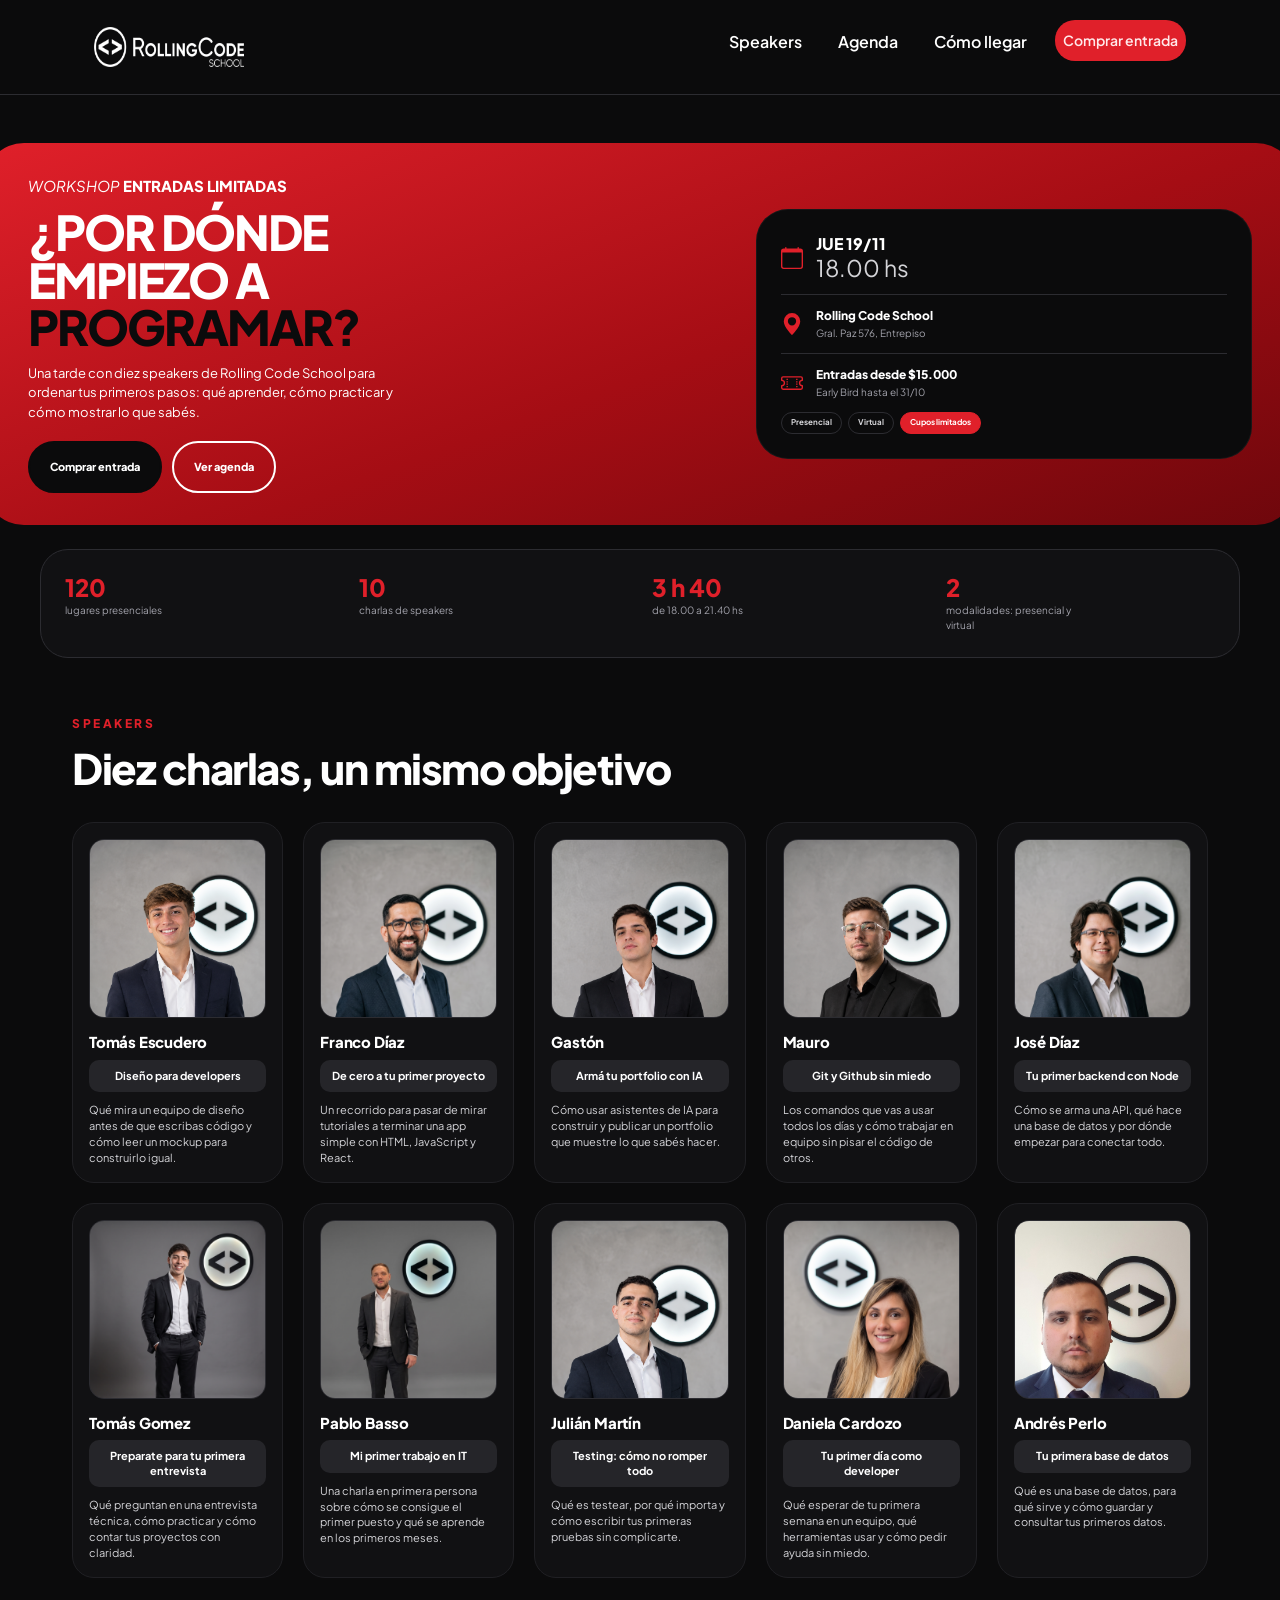
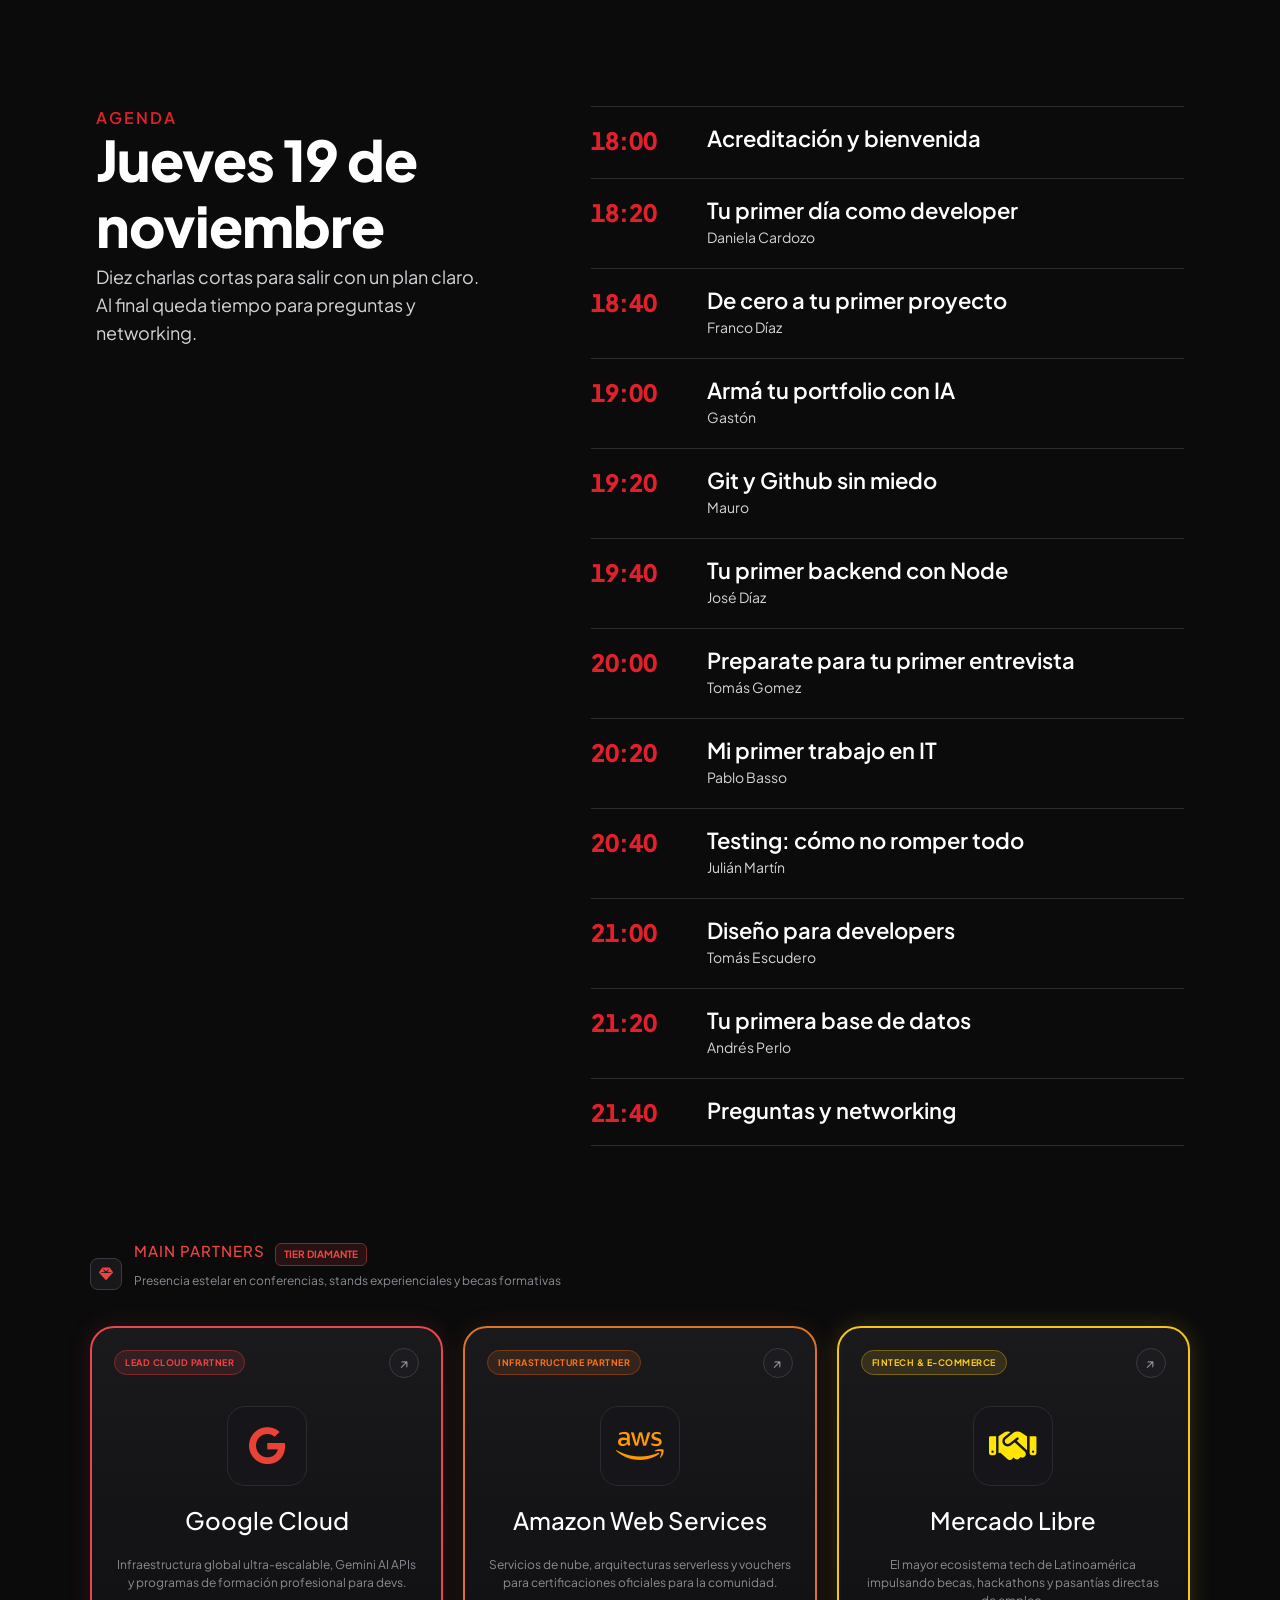
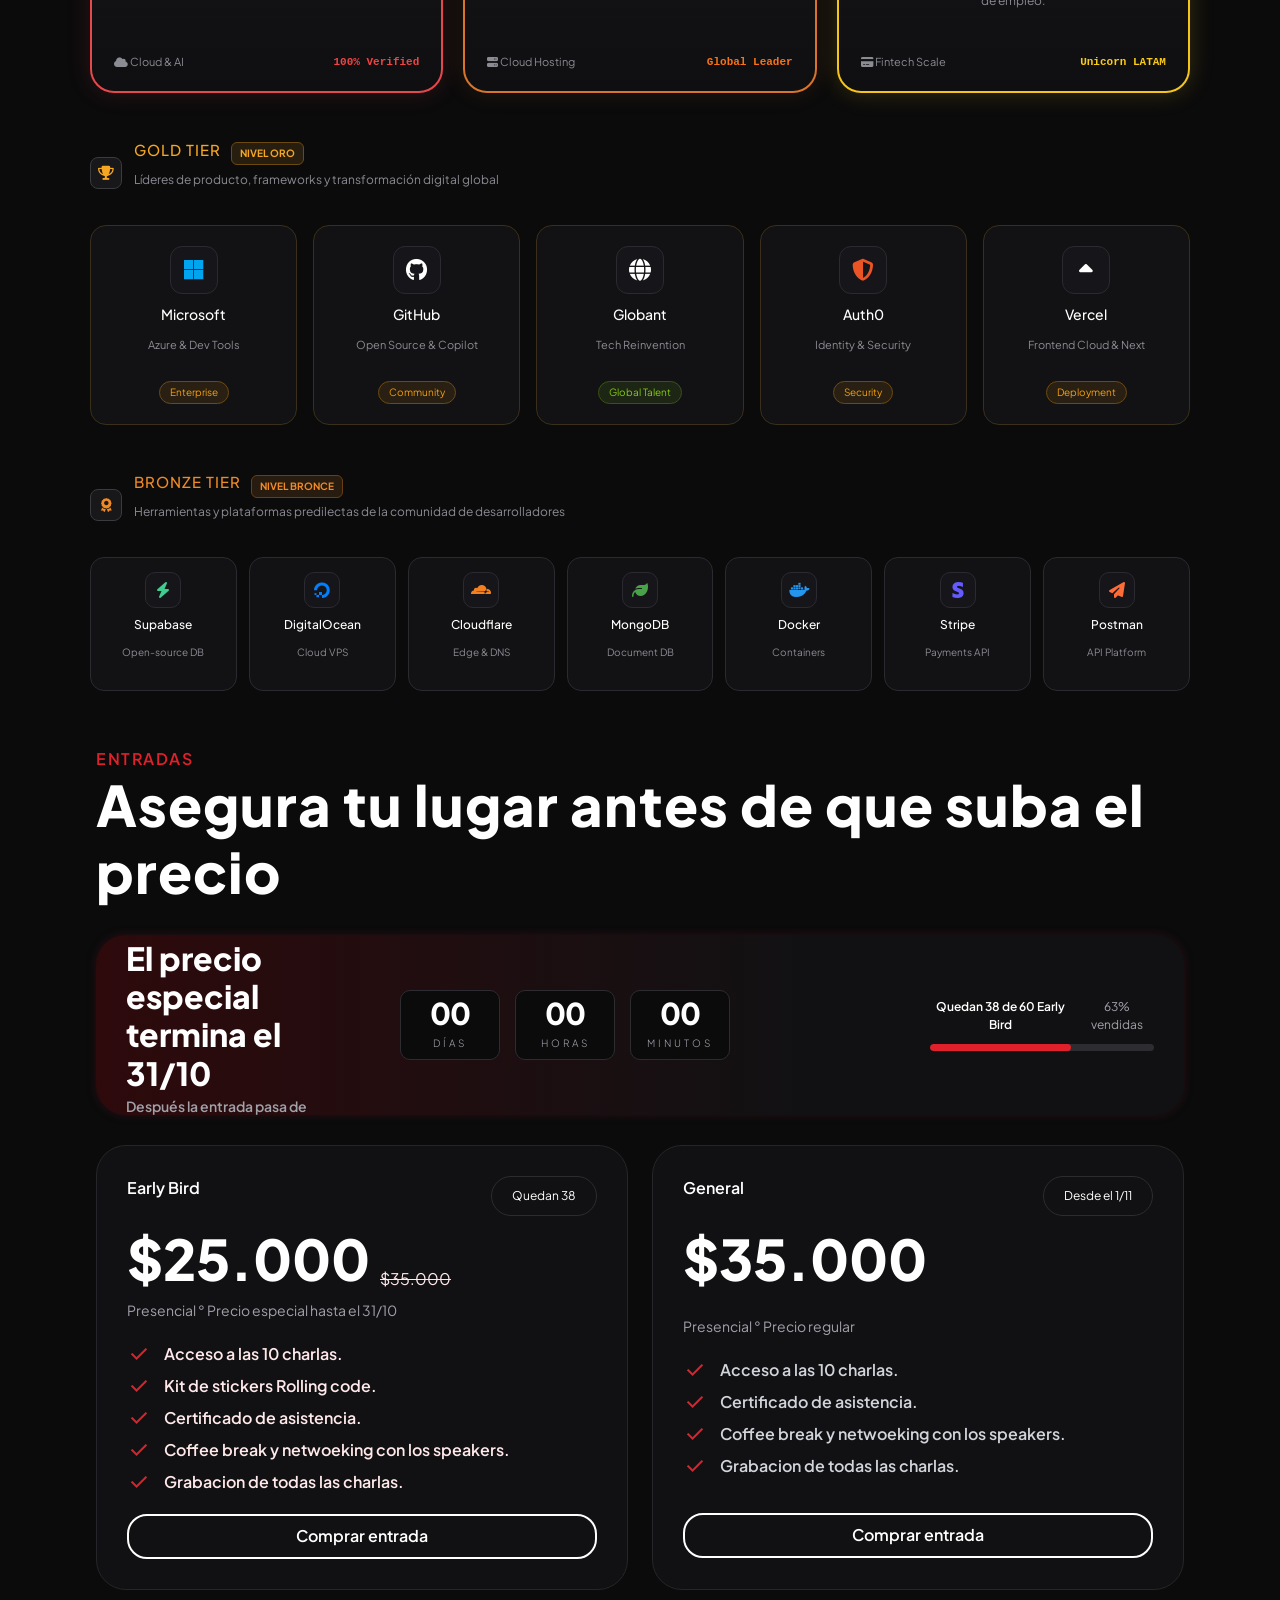
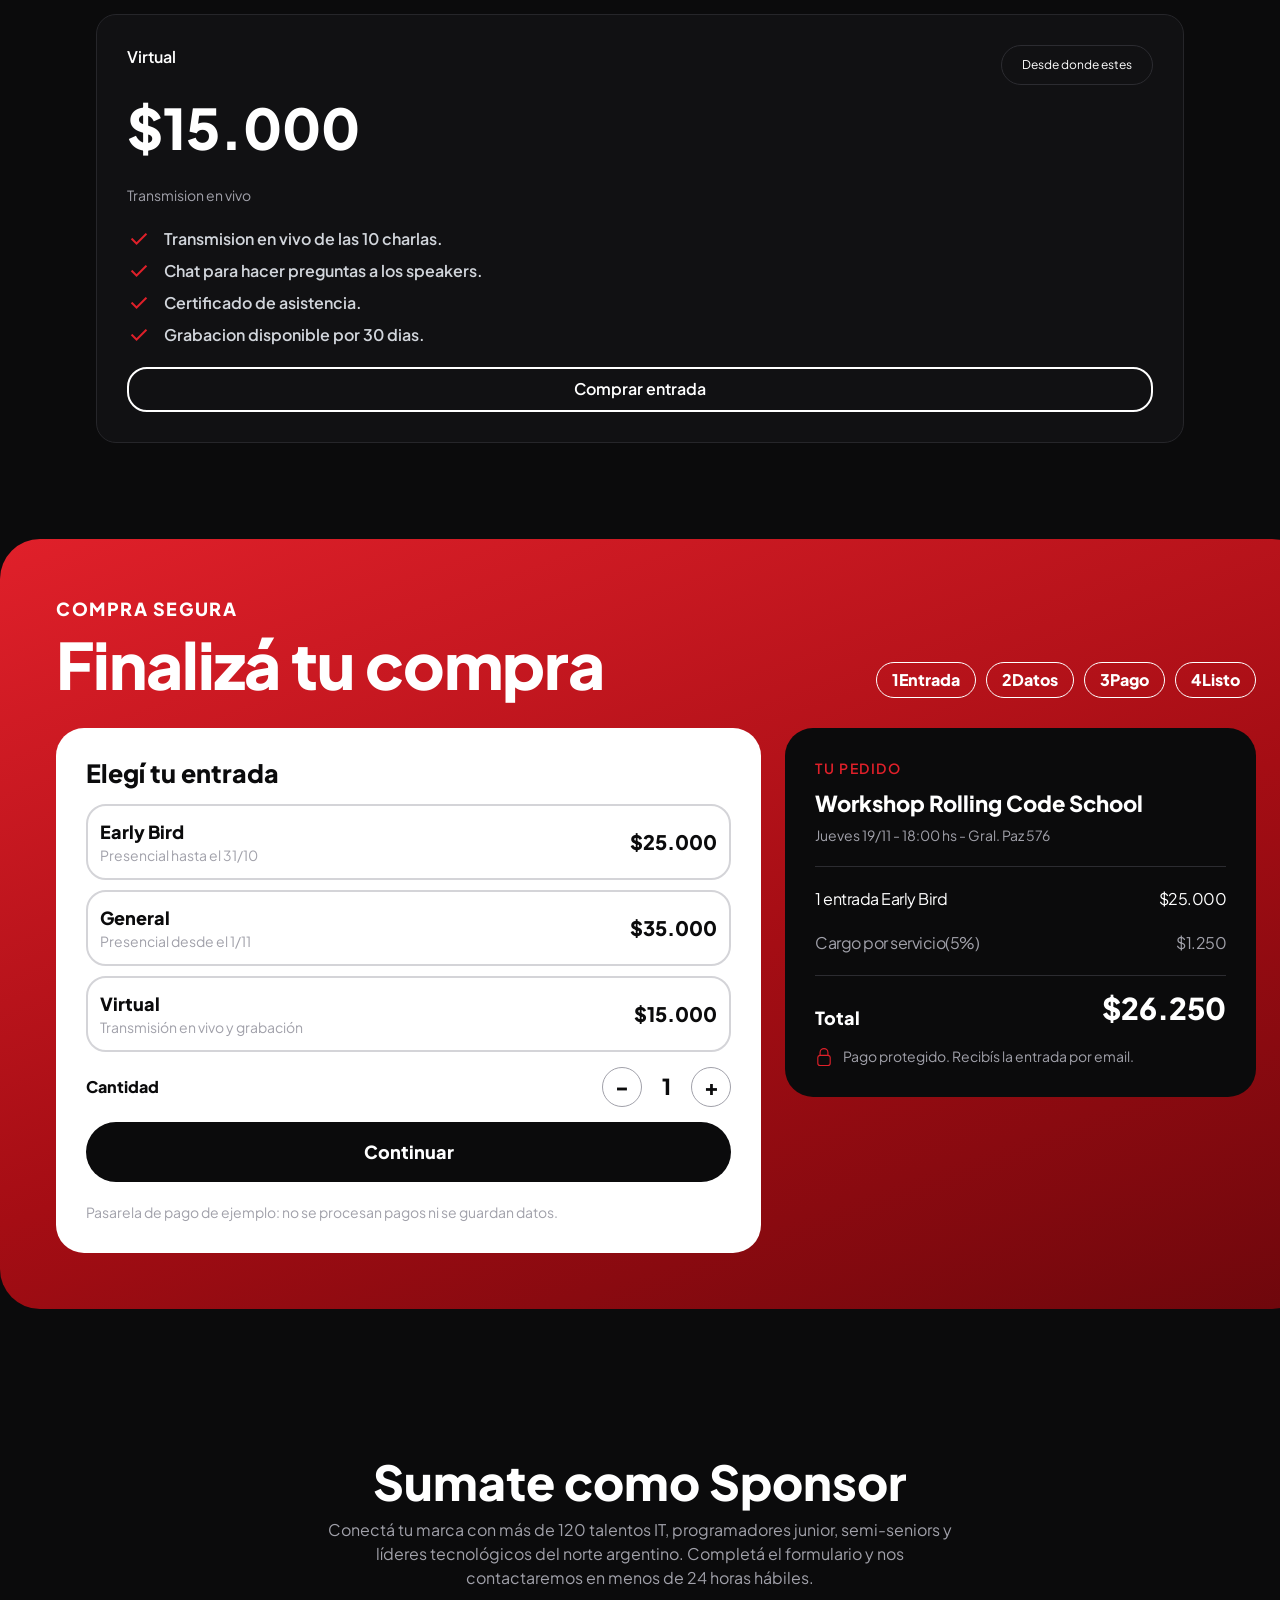
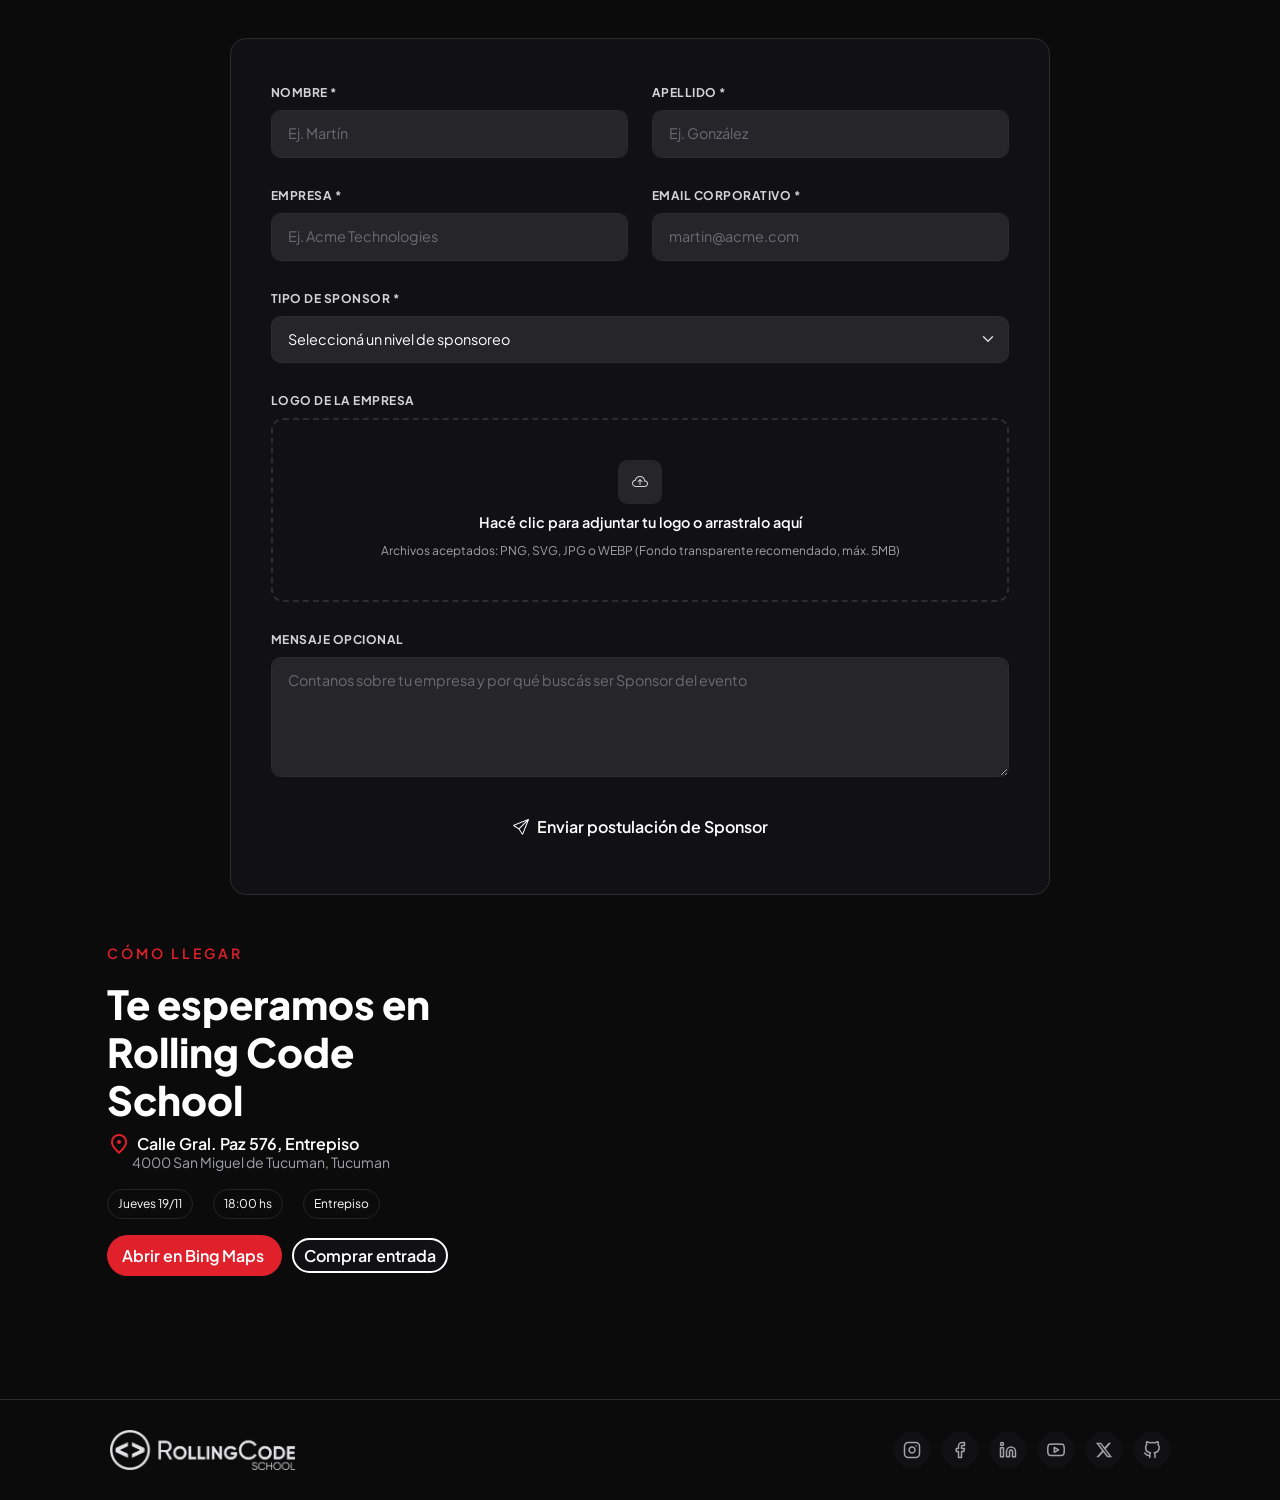
==== commit cf5e14bc: "se agrega contador funcional" ====
--- a/index.html
+++ b/index.html
@@ -709,19 +709,19 @@
         </div>
         <div class="preSale">
           <section class="contador">
-            <div class="contador-item">
-              <span>17</span>
-              <p>DÍAS</p>
-            </div>
-            <div class="contador-item">
-              <span>09</span>
-              <p>HORAS</p>
-            </div>
-            <div class="contador-item">
-              <span>24</span>
-              <p>MINUTOS</p>
-            </div>
-          </section>
+  <div class="contador-item">
+    <span id="dias">00</span>
+    <p>DÍAS</p>
+  </div>
+  <div class="contador-item">
+    <span id="horas">00</span>
+    <p>HORAS</p>
+  </div>
+  <div class="contador-item">
+    <span id="minutos">00</span>
+    <p>MINUTOS</p>
+  </div>
+</section>
         </div>
         <div class="ventas">
           <div class="ventas-info">
@@ -1264,7 +1264,8 @@
 </footer>
 
     <!-- FIN FOOTER -->
-
+    
     <script src="https://cdn.jsdelivr.net/npm/bootstrap@5.3.3/dist/js/bootstrap.bundle.min.js"></script>
+    <script src="./js/script.js"></script>
   </body>
 </html>
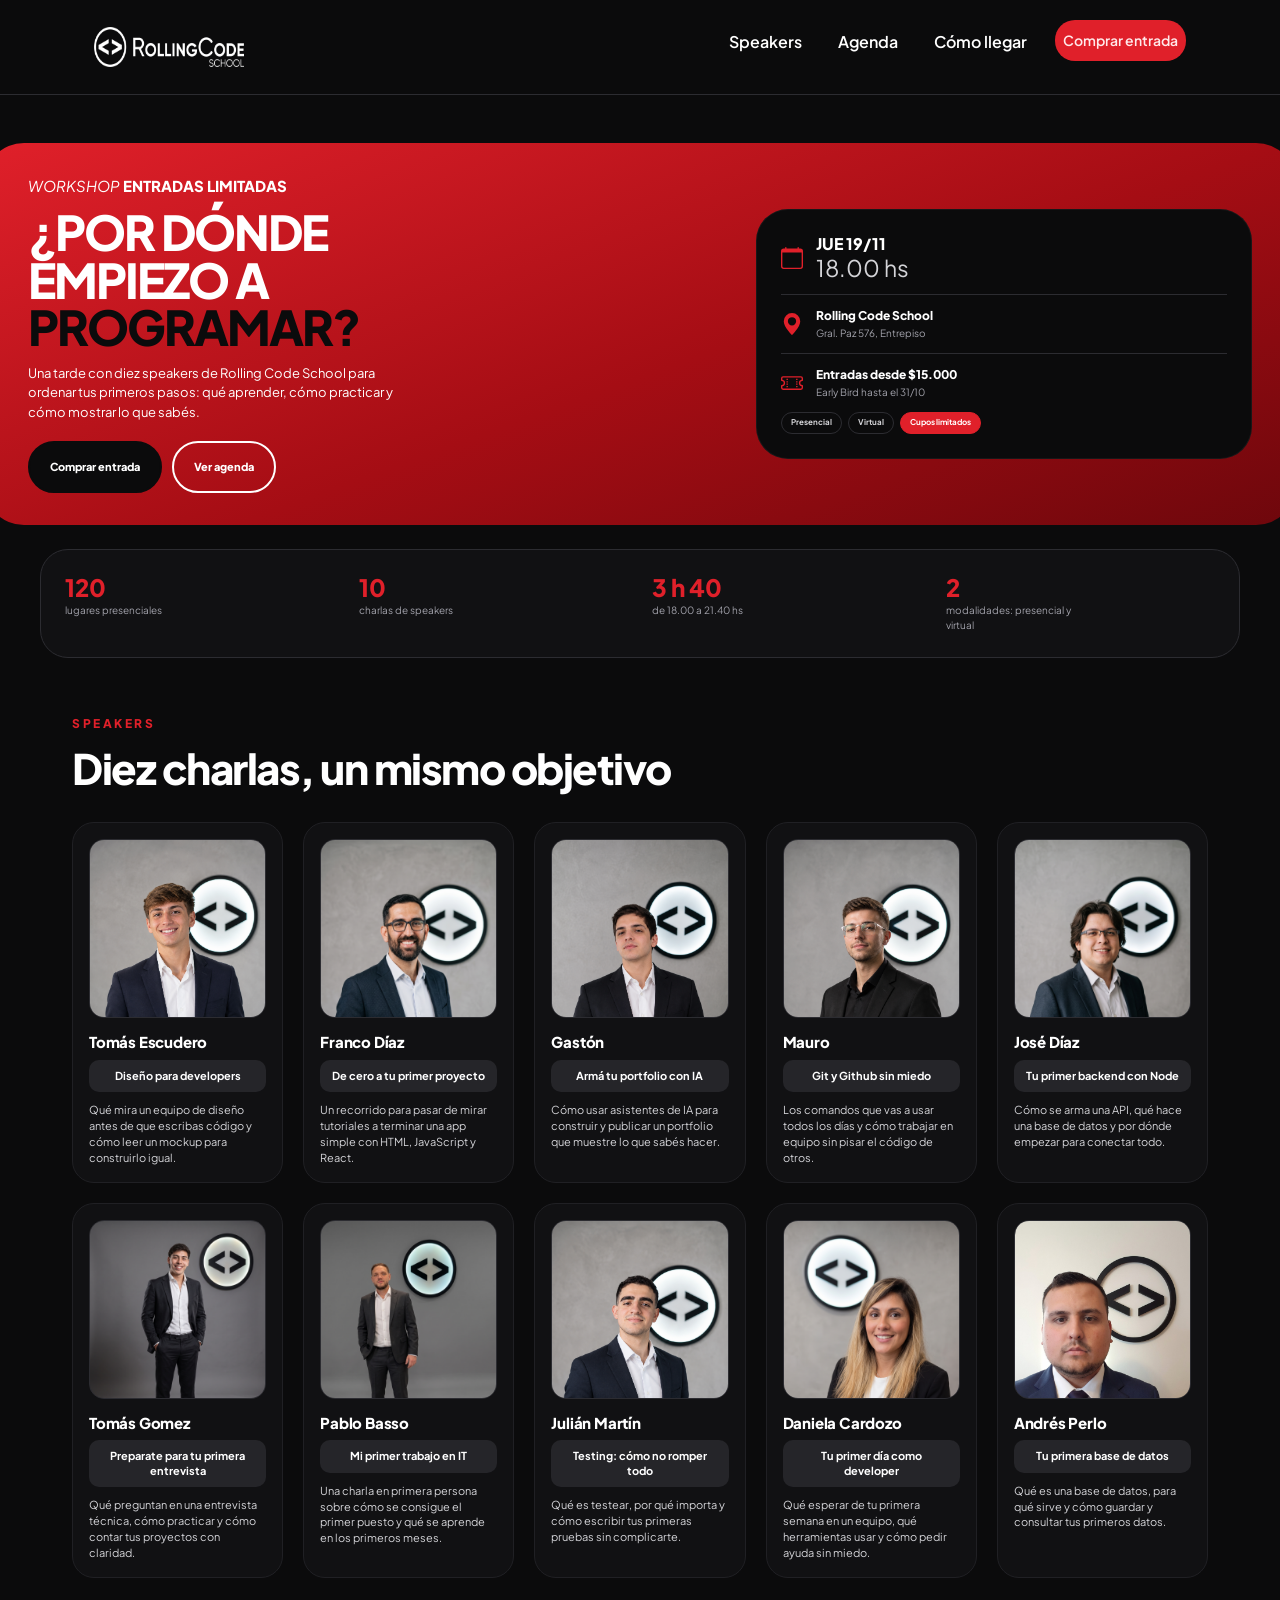
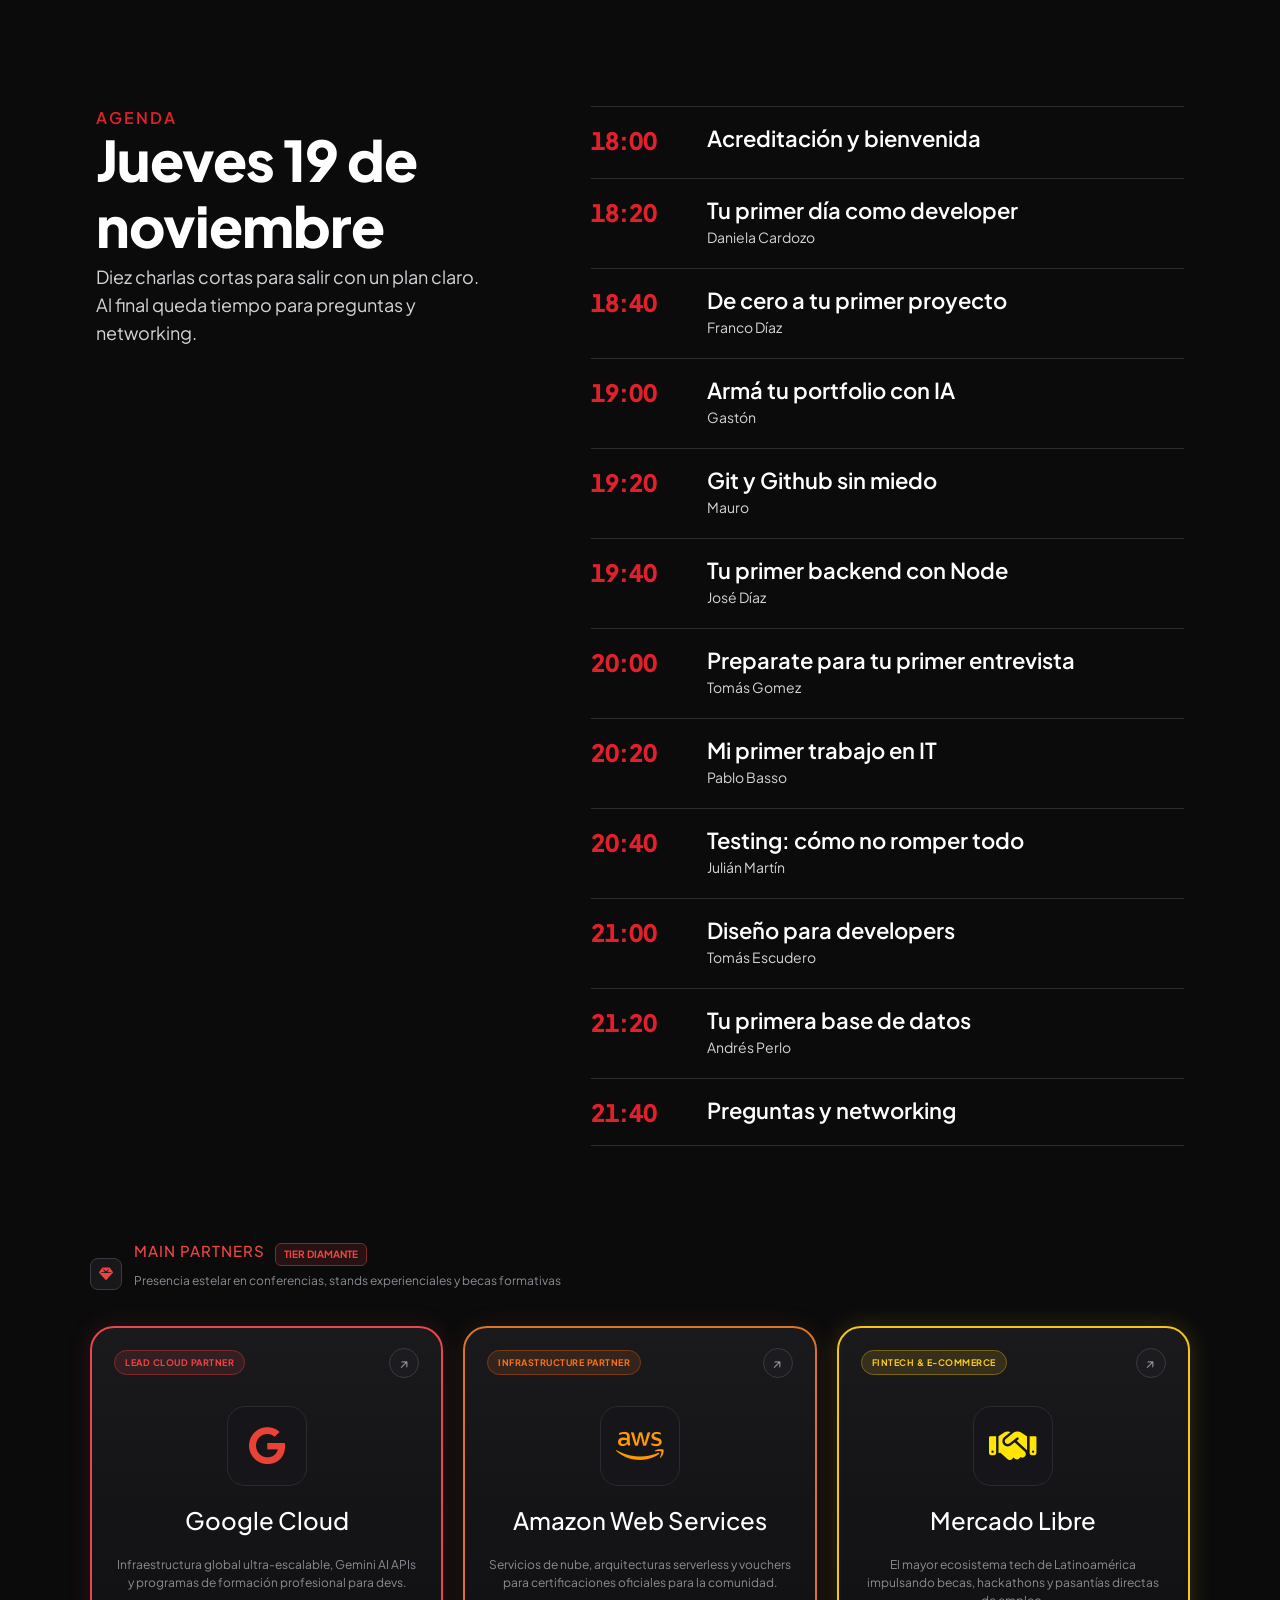
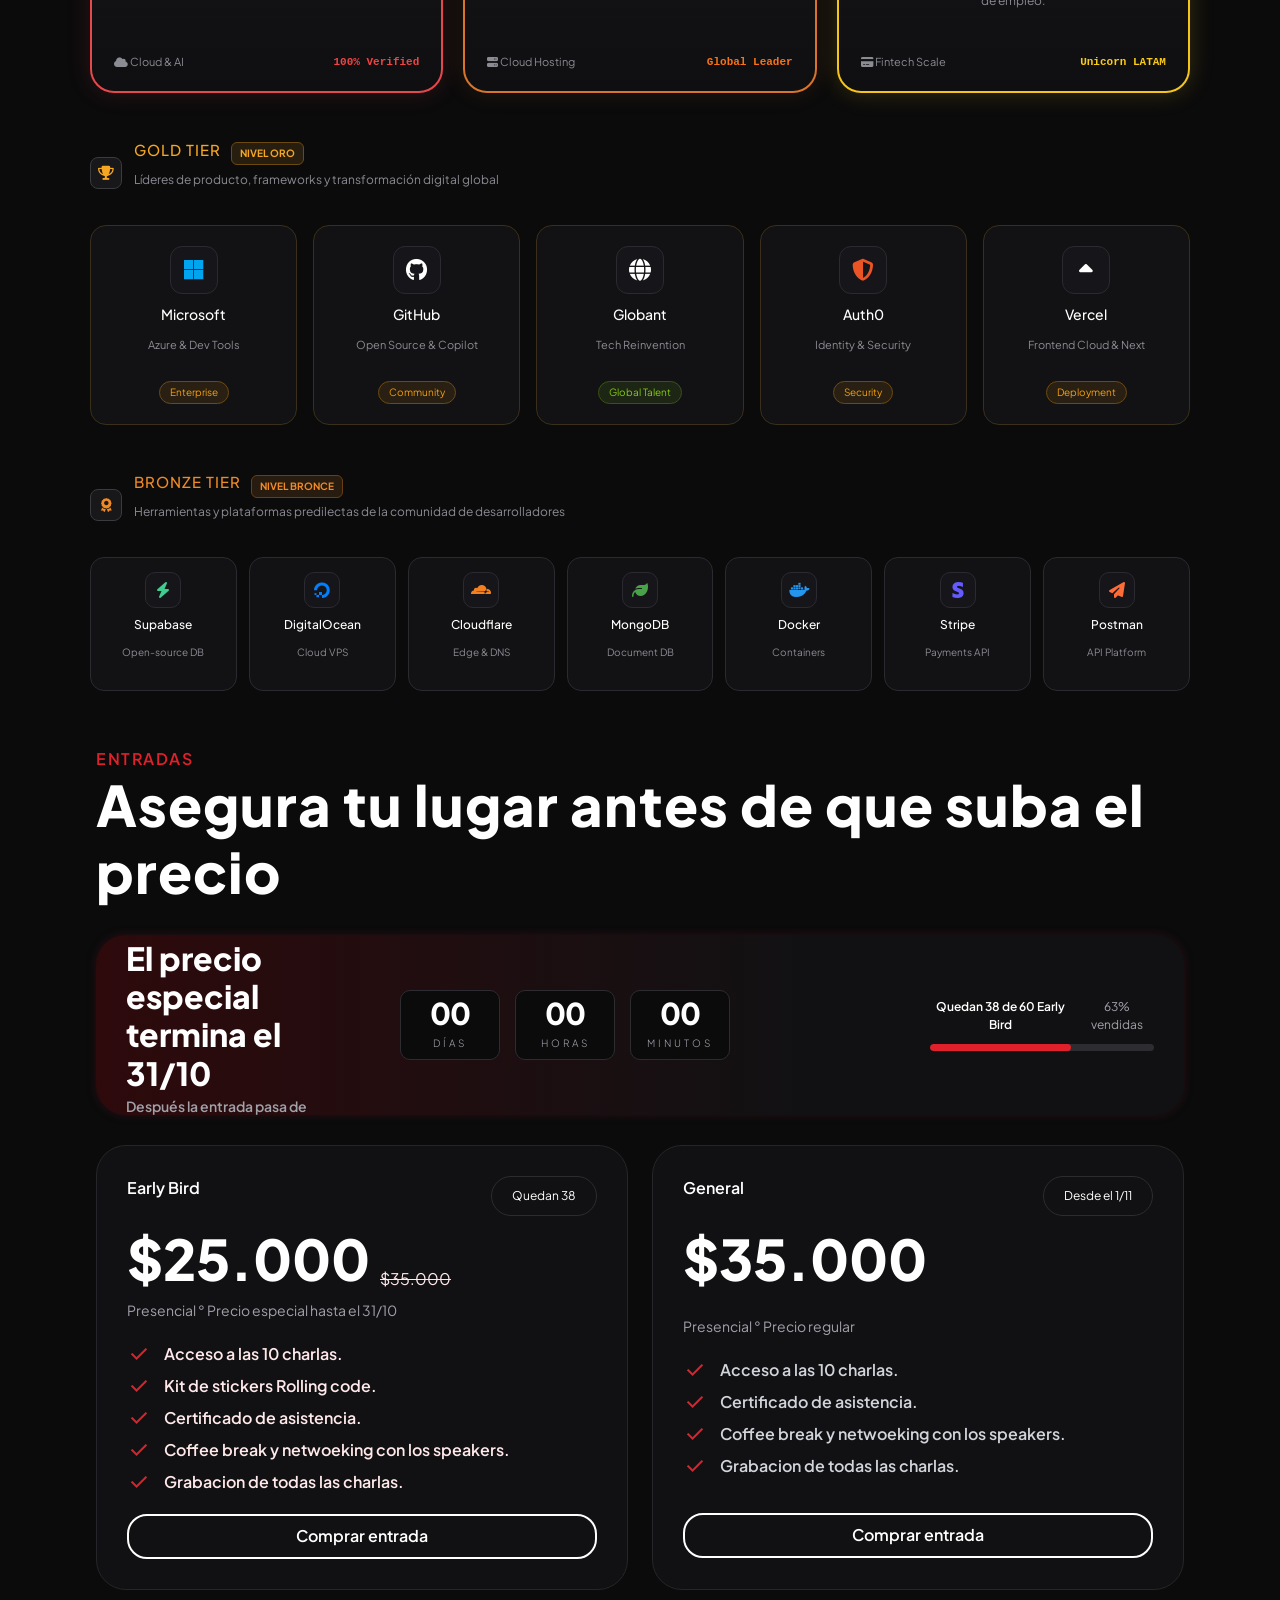
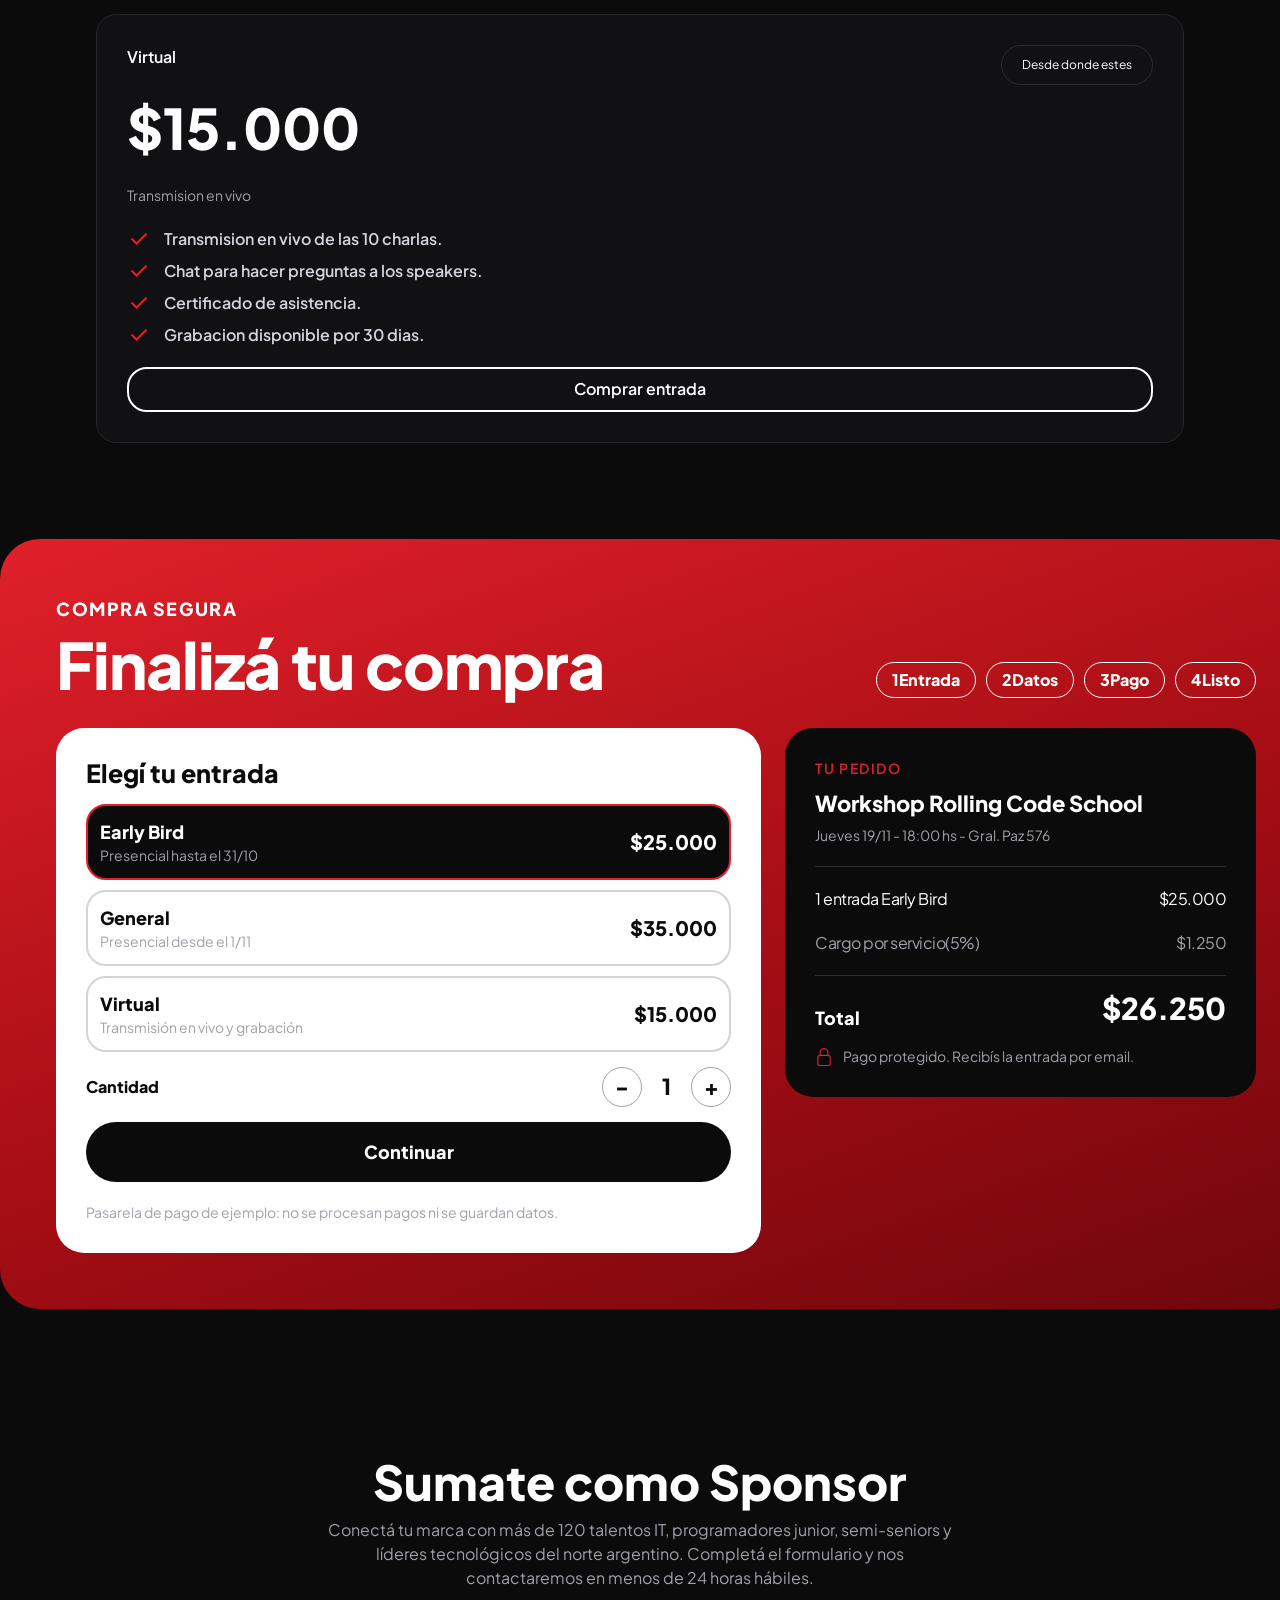
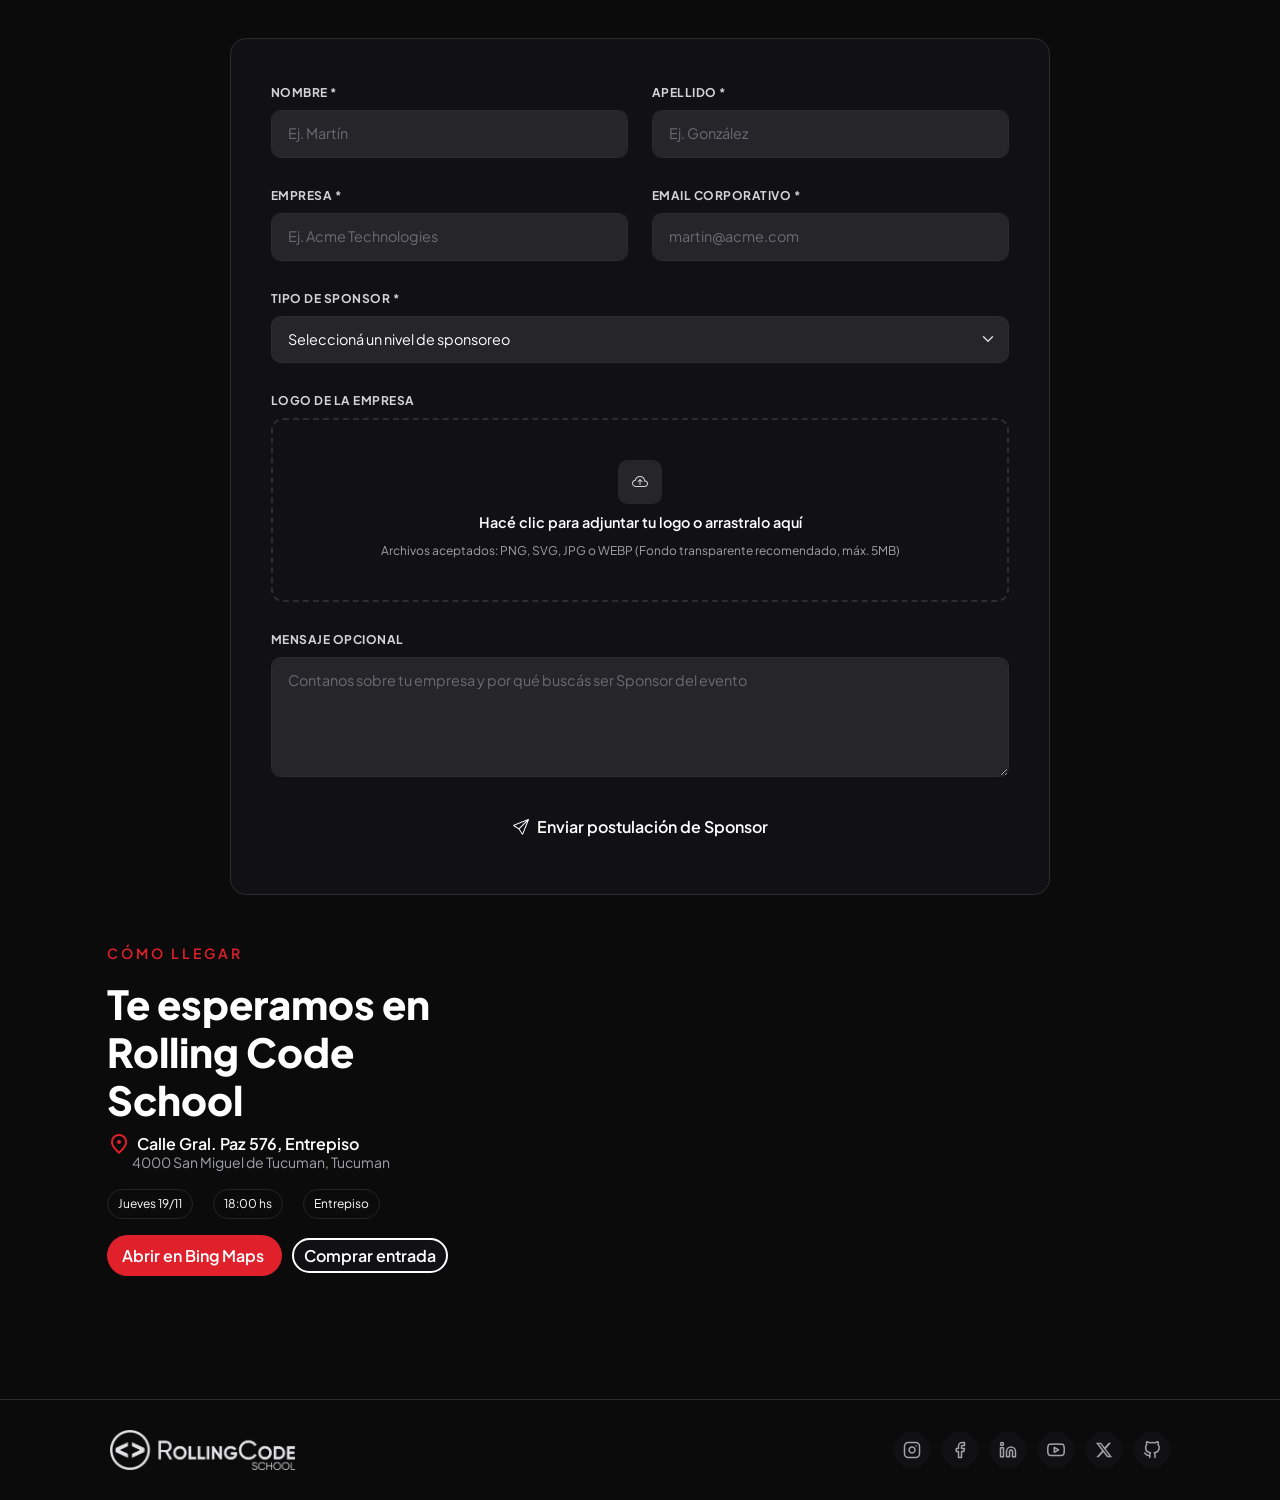
==== commit 1026d1dc: "se agrega funcionalidad al checkout" ====
--- a/index.html
+++ b/index.html
@@ -1,4 +1,3 @@
-
 <!doctype html>
 <html lang="en">
   <head>
@@ -11,16 +10,29 @@
       href="https://fonts.googleapis.com/css2?family=Plus+Jakarta+Sans:wght@200;300;400;600;800&display=swap"
       rel="stylesheet"
     />
- <link rel="stylesheet" href="https://cdnjs.cloudflare.com/ajax/libs/font-awesome/6.4.0/css/all.min.css">
+    <link
+      rel="stylesheet"
+      href="https://cdnjs.cloudflare.com/ajax/libs/font-awesome/6.4.0/css/all.min.css"
+    />
 
     <link
       href="https://cdn.jsdelivr.net/npm/bootstrap@5.3.3/dist/css/bootstrap.min.css"
       rel="stylesheet"
     />
-
-    <link rel="stylesheet" href="https://fonts.googleapis.com/css2?family=Material+Symbols+Outlined:opsz,wght,FILL,GRAD@24,400,0,0&icon_names=check" />
-
-    <link rel="stylesheet" href="https://fonts.googleapis.com/css2?family=Material+Symbols+Outlined:opsz,wght,FILL,GRAD@24,400,0,0&icon_names=location_on" />
+    <link
+      rel="stylesheet"
+      href="https://cdn.jsdelivr.net/npm/bootstrap-icons@1.13.1/font/bootstrap-icons.min.css"
+    />
+
+    <link
+      rel="stylesheet"
+      href="https://fonts.googleapis.com/css2?family=Material+Symbols+Outlined:opsz,wght,FILL,GRAD@24,400,0,0&icon_names=check"
+    />
+
+    <link
+      rel="stylesheet"
+      href="https://fonts.googleapis.com/css2?family=Material+Symbols+Outlined:opsz,wght,FILL,GRAD@24,400,0,0&icon_names=location_on"
+    />
 
     <link rel="preconnect" href="https://fonts.googleapis.com" />
     <link rel="preconnect" href="https://fonts.gstatic.com" crossorigin />
@@ -29,7 +41,7 @@
       rel="stylesheet"
     />
 
- <link
+    <link
       rel="stylesheet"
       href="https://fonts.googleapis.com/css2?family=Material+Symbols+Outlined"
     />
@@ -78,7 +90,9 @@
                 <a class="nav-link" href="#idUbicacion">Cómo llegar</a>
               </li>
               <li class="nav-item">
-                <a class="nav-link nav-link2" href="#idSectionPay">Comprar entrada</a>
+                <a class="nav-link nav-link2" href="#idSectionPay"
+                  >Comprar entrada</a
+                >
               </li>
             </ul>
           </div>
@@ -91,54 +105,40 @@
       <!-- INICIO SECCION HEADER -->
 
       <section class="workshop-container">
-
         <!-- SECCIÓN PRINCIPAL -->
         <section class="workshop-hero">
-
           <div class="row align-items-center">
-
             <!-- COLUMNA IZQUIERDA -->
             <div class="col-7 hero-content">
-
               <p class="eyebrow">
                 <span>WORKSHOP</span>
                 <strong>ENTRADAS LIMITADAS</strong>
               </p>
 
               <h1>
-                ¿POR DÓNDE<br>
-                EMPIEZO A<br>
+                ¿POR DÓNDE<br />
+                EMPIEZO A<br />
                 <span>PROGRAMAR?</span>
               </h1>
 
               <p class="hero-description">
-                Una tarde con diez speakers de Rolling Code School para
-                ordenar tus primeros pasos: qué aprender, cómo practicar
-                y cómo mostrar lo que sabés.
+                Una tarde con diez speakers de Rolling Code School para ordenar
+                tus primeros pasos: qué aprender, cómo practicar y cómo mostrar
+                lo que sabés.
               </p>
 
               <div class="hero-buttons">
-
-                <a href="#idSectionPay" class="btn-buy">
-                  Comprar entrada
-                </a>
-
-                <a href="#idAgenda" class="btn-outline">
-                  Ver agenda
-                </a>
-
-              </div>
-
+                <a href="#idSectionPay" class="btn-buy"> Comprar entrada </a>
+
+                <a href="#idAgenda" class="btn-outline"> Ver agenda </a>
+              </div>
             </div>
 
             <!-- COLUMNA DERECHA -->
             <div class="col-5 event-column">
-
               <div class="event-card" id="entradas">
-
                 <!-- FECHA Y HORA -->
                 <div class="event-item">
-
                   <svg
                     xmlns="http://www.w3.org/2000/svg"
                     width="22"
@@ -148,19 +148,19 @@
                     viewBox="0 0 16 16"
                     aria-hidden="true"
                   >
-                    <path d="M3.5 0a.5.5 0 0 1 .5.5V1h8V.5a.5.5 0 0 1 1 0V1h1a2 2 0 0 1 2 2v11a2 2 0 0 1-2 2H2a2 2 0 0 1-2-2V3a2 2 0 0 1 2-2h1V.5a.5.5 0 0 1 .5-.5M1 4v10a1 1 0 0 0 1 1h12a1 1 0 0 0 1-1V4z" />
+                    <path
+                      d="M3.5 0a.5.5 0 0 1 .5.5V1h8V.5a.5.5 0 0 1 1 0V1h1a2 2 0 0 1 2 2v11a2 2 0 0 1-2 2H2a2 2 0 0 1-2-2V3a2 2 0 0 1 2-2h1V.5a.5.5 0 0 1 .5-.5M1 4v10a1 1 0 0 0 1 1h12a1 1 0 0 0 1-1V4z"
+                    />
                   </svg>
 
                   <div class="event-info">
                     <h2>JUE 19/11</h2>
                     <p class="event-time">18.00 hs</p>
                   </div>
-
                 </div>
 
                 <!-- UBICACIÓN -->
                 <div class="event-item">
-
                   <svg
                     xmlns="http://www.w3.org/2000/svg"
                     width="22"
@@ -170,19 +170,19 @@
                     viewBox="0 0 16 16"
                     aria-hidden="true"
                   >
-                    <path d="M8 16s6-5.686 6-10A6 6 0 0 0 2 6c0 4.314 6 10 6 10m0-7a3 3 0 1 1 0-6 3 3 0 0 1 0 6" />
+                    <path
+                      d="M8 16s6-5.686 6-10A6 6 0 0 0 2 6c0 4.314 6 10 6 10m0-7a3 3 0 1 1 0-6 3 3 0 0 1 0 6"
+                    />
                   </svg>
 
                   <div class="event-info">
                     <h3>Rolling Code School</h3>
                     <p>Gral. Paz 576, Entrepiso</p>
                   </div>
-
                 </div>
 
                 <!-- ENTRADAS -->
                 <div class="event-item event-ticket">
-
                   <svg
                     xmlns="http://www.w3.org/2000/svg"
                     width="22"
@@ -192,41 +192,35 @@
                     viewBox="0 0 16 16"
                     aria-hidden="true"
                   >
-                    <path d="M4 4.85v.9h1v-.9zm7 0v.9h1v-.9zm-7 1.8v.9h1v-.9zm7 0v.9h1v-.9zm-7 1.8v.9h1v-.9zm7 0v.9h1v-.9zm-7 1.8v.9h1v-.9zm7 0v.9h1v-.9z" />
-                    <path d="M1.5 3A1.5 1.5 0 0 0 0 4.5V6a.5.5 0 0 0 .5.5 1.5 1.5 0 1 1 0 3 .5.5 0 0 0-.5.5v1.5A1.5 1.5 0 0 0 1.5 13h13a1.5 1.5 0 0 0 1.5-1.5V10a.5.5 0 0 0-.5-.5 1.5 1.5 0 0 1 0-3A.5.5 0 0 0 16 6V4.5A1.5 1.5 0 0 0 14.5 3zM1 4.5a.5.5 0 0 1 .5-.5h13a.5.5 0 0 1 .5.5v1.05a2.5 2.5 0 0 0 0 4.9v1.05a.5.5 0 0 1-.5.5h-13a.5.5 0 0 1-.5-.5v-1.05a2.5 2.5 0 0 0 0-4.9z" />
+                    <path
+                      d="M4 4.85v.9h1v-.9zm7 0v.9h1v-.9zm-7 1.8v.9h1v-.9zm7 0v.9h1v-.9zm-7 1.8v.9h1v-.9zm7 0v.9h1v-.9zm-7 1.8v.9h1v-.9zm7 0v.9h1v-.9z"
+                    />
+                    <path
+                      d="M1.5 3A1.5 1.5 0 0 0 0 4.5V6a.5.5 0 0 0 .5.5 1.5 1.5 0 1 1 0 3 .5.5 0 0 0-.5.5v1.5A1.5 1.5 0 0 0 1.5 13h13a1.5 1.5 0 0 0 1.5-1.5V10a.5.5 0 0 0-.5-.5 1.5 1.5 0 0 1 0-3A.5.5 0 0 0 16 6V4.5A1.5 1.5 0 0 0 14.5 3zM1 4.5a.5.5 0 0 1 .5-.5h13a.5.5 0 0 1 .5.5v1.05a2.5 2.5 0 0 0 0 4.9v1.05a.5.5 0 0 1-.5.5h-13a.5.5 0 0 1-.5-.5v-1.05a2.5 2.5 0 0 0 0-4.9z"
+                    />
                   </svg>
 
                   <div class="event-info">
                     <h3>Entradas desde $15.000</h3>
                     <p>Early Bird hasta el 31/10</p>
                   </div>
-
                 </div>
 
                 <!-- MODALIDADES -->
                 <div class="event-tags">
-
                   <span>Presencial</span>
 
                   <span>Virtual</span>
 
-                  <span class="tag-limited">
-                    Cupos limitados
-                  </span>
-
-                </div>
-
-              </div>
-
-            </div>
-
-          </div>
-
+                  <span class="tag-limited"> Cupos limitados </span>
+                </div>
+              </div>
+            </div>
+          </div>
         </section>
 
         <!-- ESTADÍSTICAS -->
         <section class="stats-section">
-
           <div class="stat">
             <h2>120</h2>
             <p>lugares presenciales</p>
@@ -244,42 +238,38 @@
 
           <div class="stat">
             <h2>2</h2>
-            <p>modalidades: presencial y<br>virtual</p>
-          </div>
-
+            <p>modalidades: presencial y<br />virtual</p>
+          </div>
         </section>
-
       </section>
 
       <!-- FIN SECCION HEADER -->
 
       <!-- INICIO SECCION SPEAKERS -->
-<section class="speakers-section" id="idSpeakers">
-
+      <section class="speakers-section" id="idSpeakers">
         <div class="speakers-heading">
           <span class="speakers-eyebrow">SPEAKERS</span>
           <h2>Diez charlas, un mismo objetivo</h2>
         </div>
 
         <div class="speakers-grid">
-
           <!--  1 -->
           <article class="speaker-card">
             <div class="speaker-image">
-              <img src="./img/Tomas Escudero.png" alt="">
+              <img src="./img/Tomas Escudero.png" alt="" />
             </div>
             <h3>Tomás Escudero</h3>
             <span class="speaker-topic">Diseño para developers</span>
             <p>
-              Qué mira un equipo de diseño antes de que escribas código y
-              cómo leer un mockup para construirlo igual.
+              Qué mira un equipo de diseño antes de que escribas código y cómo
+              leer un mockup para construirlo igual.
             </p>
           </article>
 
           <!--  2 -->
           <article class="speaker-card">
             <div class="speaker-image">
-              <img src="./img/Franco.jpg" alt="">
+              <img src="./img/Franco.jpg" alt="" />
             </div>
             <h3>Franco Díaz</h3>
             <span class="speaker-topic">De cero a tu primer proyecto</span>
@@ -292,33 +282,33 @@
           <!--  3 -->
           <article class="speaker-card">
             <div class="speaker-image">
-              <img src="./img/Gaston.png" alt="">
+              <img src="./img/Gaston.png" alt="" />
             </div>
             <h3>Gastón</h3>
             <span class="speaker-topic">Armá tu portfolio con IA</span>
             <p>
-              Cómo usar asistentes de IA para construir y publicar un
-              portfolio que muestre lo que sabés hacer.
+              Cómo usar asistentes de IA para construir y publicar un portfolio
+              que muestre lo que sabés hacer.
             </p>
           </article>
 
           <!--  4 -->
           <article class="speaker-card">
             <div class="speaker-image">
-              <img src="./img/Mauro.png" alt="">
+              <img src="./img/Mauro.png" alt="" />
             </div>
             <h3>Mauro</h3>
             <span class="speaker-topic">Git y Github sin miedo</span>
             <p>
-              Los comandos que vas a usar todos los días y cómo trabajar
-              en equipo sin pisar el código de otros.
+              Los comandos que vas a usar todos los días y cómo trabajar en
+              equipo sin pisar el código de otros.
             </p>
           </article>
 
           <!-- 5 -->
           <article class="speaker-card">
             <div class="speaker-image">
-              <img src="./img/Jose.jpg" alt="">
+              <img src="./img/Jose.jpg" alt="" />
             </div>
             <h3>José Díaz</h3>
             <span class="speaker-topic">Tu primer backend con Node</span>
@@ -331,33 +321,35 @@
           <!-- 6 -->
           <article class="speaker-card">
             <div class="speaker-image">
-              <img src="./img/Tomas.jpg" alt="">
+              <img src="./img/Tomas.jpg" alt="" />
             </div>
             <h3>Tomás Gomez</h3>
-            <span class="speaker-topic">Preparate para tu primera entrevista</span>
+            <span class="speaker-topic"
+              >Preparate para tu primera entrevista</span
+            >
             <p>
-              Qué preguntan en una entrevista técnica, cómo practicar y
-              cómo contar tus proyectos con claridad.
+              Qué preguntan en una entrevista técnica, cómo practicar y cómo
+              contar tus proyectos con claridad.
             </p>
           </article>
 
           <!--  7 -->
           <article class="speaker-card">
             <div class="speaker-image">
-              <img src="./img/Pablo.jpg" alt="">
+              <img src="./img/Pablo.jpg" alt="" />
             </div>
             <h3>Pablo Basso</h3>
             <span class="speaker-topic">Mi primer trabajo en IT</span>
             <p>
-              Una charla en primera persona sobre cómo se consigue el
-              primer puesto y qué se aprende en los primeros meses.
+              Una charla en primera persona sobre cómo se consigue el primer
+              puesto y qué se aprende en los primeros meses.
             </p>
           </article>
 
           <!--  8 -->
           <article class="speaker-card">
             <div class="speaker-image">
-              <img src="./img/JULIAN MARTIN.png" alt="">
+              <img src="./img/JULIAN MARTIN.png" alt="" />
             </div>
             <h3>Julián Martín</h3>
             <span class="speaker-topic">Testing: cómo no romper todo</span>
@@ -370,20 +362,20 @@
           <!--  9 -->
           <article class="speaker-card">
             <div class="speaker-image">
-              <img src="./img/Daniela.jpg" alt="">
+              <img src="./img/Daniela.jpg" alt="" />
             </div>
             <h3>Daniela Cardozo</h3>
             <span class="speaker-topic">Tu primer día como developer</span>
             <p>
-              Qué esperar de tu primera semana en un equipo, qué
-              herramientas usar y cómo pedir ayuda sin miedo.
+              Qué esperar de tu primera semana en un equipo, qué herramientas
+              usar y cómo pedir ayuda sin miedo.
             </p>
           </article>
 
           <!--  10 -->
           <article class="speaker-card">
             <div class="speaker-image">
-              <img src="./img/Andres.jpeg" alt="">
+              <img src="./img/Andres.jpeg" alt="" />
             </div>
             <h3>Andrés Perlo</h3>
             <span class="speaker-topic">Tu primera base de datos</span>
@@ -392,17 +384,13 @@
               consultar tus primeros datos.
             </p>
           </article>
-
-        </div>
-
+        </div>
       </section>
-
 
       <!-- FIN SECCION SPEAKERS -->
 
       <!-- INICIO SECCION AGENDA -->
       <section class="sectionAgenda" id="idAgenda">
-
         <div class="agendaLeft">
           <span>AGENDA</span>
           <h2>Jueves 19 de</h2>
@@ -414,7 +402,6 @@
         </div>
 
         <div class="agendaRight">
-
           <div class="conteinerLine">
             <div class="horarioCharla"><span>18:00</span></div>
             <div class="temaCharla">
@@ -508,193 +495,233 @@
               <span>Preguntas y networking</span>
             </div>
           </div>
-
-        </div>
-
-
+        </div>
       </section>
 
-      </section> 
-
-
       <!-- FIN SECCION AGENDA -->
-         <main class="partners">
-
-    <!-- ================= MAIN PARTNERS ================= -->
-    <section class="tier">
-      <div class="tier-header">
-        <div class="tier-icon red"><i class="fa-solid fa-gem"></i></div>
-        <div>
-          <div class="tier-title-row">
-            <h2 class="tier-title red">MAIN PARTNERS</h2>
-            <span class="tier-badge badge-red">TIER DIAMANTE</span>
-          </div>
-          <p class="tier-subtitle">Presencia estelar en conferencias, stands experienciales y becas formativas</p>
-        </div>
-      </div>
-
-      <div class="main-cards">
-
-        <article class="main-card card-red">
-          <div class="card-top">
-            <span class="tag tag-red">LEAD CLOUD PARTNER</span>
-            <a href="#" class="arrow-btn">↗</a>
-          </div>
-          <div class="logo-box icon-google"><i class="fa-brands fa-google"></i></div>
-          <h3>Google Cloud</h3>
-          <p>Infraestructura global ultra-escalable, Gemini AI APIs y programas de formación profesional para devs.</p>
-          <div class="card-footer">
-            <span class="footer-left"><i class="fa-solid fa-cloud"></i> Cloud &amp; AI</span>
-            <span class="footer-right red">100% Verified</span>
-          </div>
-        </article>
-
-        <article class="main-card card-orange">
-          <div class="card-top">
-            <span class="tag tag-orange">INFRASTRUCTURE PARTNER</span>
-            <a href="#" class="arrow-btn">↗</a>
-          </div>
-          <div class="logo-box icon-aws"><i class="fa-brands fa-aws"></i></div>
-          <h3>Amazon Web Services</h3>
-          <p>Servicios de nube, arquitecturas serverless y vouchers para certificaciones oficiales para la comunidad.</p>
-          <div class="card-footer">
-            <span class="footer-left"><i class="fa-solid fa-server"></i> Cloud Hosting</span>
-            <span class="footer-right orange">Global Leader</span>
-          </div>
-        </article>
-
-        <article class="main-card card-yellow">
-          <div class="card-top">
-            <span class="tag tag-yellow">FINTECH &amp; E-COMMERCE</span>
-            <a href="#" class="arrow-btn">↗</a>
-          </div>
-          <div class="logo-box icon-ml"><i class="fa-solid fa-handshake"></i></div>
-          <h3>Mercado Libre</h3>
-          <p>El mayor ecosistema tech de Latinoamérica impulsando becas, hackathons y pasantías directas de empleo.</p>
-          <div class="card-footer">
-            <span class="footer-left"><i class="fa-solid fa-credit-card"></i> Fintech Scale</span>
-            <span class="footer-right yellow">Unicorn LATAM</span>
-          </div>
-        </article>
-
-      </div>
-    </section>
-
-    <!-- ================= GOLD TIER ================= -->
-    <section class="tier">
-      <div class="tier-header">
-        <div class="tier-icon gold"><i class="fa-solid fa-trophy"></i></div>
-        <div>
-          <div class="tier-title-row">
-            <h2 class="tier-title gold">GOLD TIER</h2>
-            <span class="tier-badge badge-gold">NIVEL ORO</span>
-          </div>
-          <p class="tier-subtitle">Líderes de producto, frameworks y transformación digital global</p>
-        </div>
-      </div>
-
-      <div class="gold-cards">
-
-        <article class="gold-card">
-          <div class="logo-box icon-microsoft"><i class="fa-brands fa-microsoft"></i></div>
-          <h4>Microsoft</h4>
-          <p>Azure &amp; Dev Tools</p>
-          <span class="pill pill-orange">Enterprise</span>
-        </article>
-
-        <article class="gold-card">
-          <div class="logo-box icon-white"><i class="fa-brands fa-github"></i></div>
-          <h4>GitHub</h4>
-          <p>Open Source &amp; Copilot</p>
-          <span class="pill pill-orange">Community</span>
-        </article>
-
-        <article class="gold-card">
-          <div class="logo-box icon-white"><i class="fa-solid fa-globe"></i></div>
-          <h4>Globant</h4>
-          <p>Tech Reinvention</p>
-          <span class="pill pill-green">Global Talent</span>
-        </article>
-
-        <article class="gold-card">
-          <div class="logo-box icon-auth0"><i class="fa-solid fa-shield-halved"></i></div>
-          <h4>Auth0</h4>
-          <p>Identity &amp; Security</p>
-          <span class="pill pill-orange">Security</span>
-        </article>
-
-        <article class="gold-card">
-          <div class="logo-box icon-white"><i class="fa-solid fa-caret-up"></i></div>
-          <h4>Vercel</h4>
-          <p>Frontend Cloud &amp; Next</p>
-          <span class="pill pill-orange">Deployment</span>
-        </article>
-
-      </div>
-    </section>
-
-    <!-- ================= BRONZE TIER ================= -->
-    <section class="tier">
-      <div class="tier-header">
-        <div class="tier-icon bronze"><i class="fa-solid fa-award"></i></div>
-        <div>
-          <div class="tier-title-row">
-            <h2 class="tier-title bronze">BRONZE TIER</h2>
-            <span class="tier-badge badge-bronze">NIVEL BRONCE</span>
-          </div>
-          <p class="tier-subtitle">Herramientas y plataformas predilectas de la comunidad de desarrolladores</p>
-        </div>
-      </div>
-
-      <div class="bronze-cards">
-
-        <article class="bronze-card">
-          <div class="logo-box icon-supabase"><i class="fa-solid fa-bolt"></i></div>
-          <h5>Supabase</h5>
-          <p>Open-source DB</p>
-        </article>
-
-        <article class="bronze-card">
-          <div class="logo-box icon-digitalocean"><i class="fa-brands fa-digital-ocean"></i></div>
-          <h5>DigitalOcean</h5>
-          <p>Cloud VPS</p>
-        </article>
-
-        <article class="bronze-card">
-          <div class="logo-box icon-cloudflare"><i class="fa-brands fa-cloudflare"></i></div>
-          <h5>Cloudflare</h5>
-          <p>Edge &amp; DNS</p>
-        </article>
-
-        <article class="bronze-card">
-          <div class="logo-box icon-mongodb"><i class="fa-solid fa-leaf"></i></div>
-          <h5>MongoDB</h5>
-          <p>Document DB</p>
-        </article>
-
-        <article class="bronze-card">
-          <div class="logo-box icon-docker"><i class="fa-brands fa-docker"></i></div>
-          <h5>Docker</h5>
-          <p>Containers</p>
-        </article>
-
-        <article class="bronze-card">
-          <div class="logo-box icon-stripe"><i class="fa-brands fa-stripe-s"></i></div>
-          <h5>Stripe</h5>
-          <p>Payments API</p>
-        </article>
-
-        <article class="bronze-card">
-          <div class="logo-box icon-postman"><i class="fa-solid fa-paper-plane"></i></div>
-          <h5>Postman</h5>
-          <p>API Platform</p>
-        </article>
-
-      </div>
-    </section>
-
-  </main>
-
+      <main class="partners">
+        <!-- ================= MAIN PARTNERS ================= -->
+        <section class="tier">
+          <div class="tier-header">
+            <div class="tier-icon red"><i class="fa-solid fa-gem"></i></div>
+            <div>
+              <div class="tier-title-row">
+                <h2 class="tier-title red">MAIN PARTNERS</h2>
+                <span class="tier-badge badge-red">TIER DIAMANTE</span>
+              </div>
+              <p class="tier-subtitle">
+                Presencia estelar en conferencias, stands experienciales y becas
+                formativas
+              </p>
+            </div>
+          </div>
+
+          <div class="main-cards">
+            <article class="main-card card-red">
+              <div class="card-top">
+                <span class="tag tag-red">LEAD CLOUD PARTNER</span>
+                <a href="#" class="arrow-btn">↗</a>
+              </div>
+              <div class="logo-box icon-google">
+                <i class="fa-brands fa-google"></i>
+              </div>
+              <h3>Google Cloud</h3>
+              <p>
+                Infraestructura global ultra-escalable, Gemini AI APIs y
+                programas de formación profesional para devs.
+              </p>
+              <div class="card-footer">
+                <span class="footer-left"
+                  ><i class="fa-solid fa-cloud"></i> Cloud &amp; AI</span
+                >
+                <span class="footer-right red">100% Verified</span>
+              </div>
+            </article>
+
+            <article class="main-card card-orange">
+              <div class="card-top">
+                <span class="tag tag-orange">INFRASTRUCTURE PARTNER</span>
+                <a href="#" class="arrow-btn">↗</a>
+              </div>
+              <div class="logo-box icon-aws">
+                <i class="fa-brands fa-aws"></i>
+              </div>
+              <h3>Amazon Web Services</h3>
+              <p>
+                Servicios de nube, arquitecturas serverless y vouchers para
+                certificaciones oficiales para la comunidad.
+              </p>
+              <div class="card-footer">
+                <span class="footer-left"
+                  ><i class="fa-solid fa-server"></i> Cloud Hosting</span
+                >
+                <span class="footer-right orange">Global Leader</span>
+              </div>
+            </article>
+
+            <article class="main-card card-yellow">
+              <div class="card-top">
+                <span class="tag tag-yellow">FINTECH &amp; E-COMMERCE</span>
+                <a href="#" class="arrow-btn">↗</a>
+              </div>
+              <div class="logo-box icon-ml">
+                <i class="fa-solid fa-handshake"></i>
+              </div>
+              <h3>Mercado Libre</h3>
+              <p>
+                El mayor ecosistema tech de Latinoamérica impulsando becas,
+                hackathons y pasantías directas de empleo.
+              </p>
+              <div class="card-footer">
+                <span class="footer-left"
+                  ><i class="fa-solid fa-credit-card"></i> Fintech Scale</span
+                >
+                <span class="footer-right yellow">Unicorn LATAM</span>
+              </div>
+            </article>
+          </div>
+        </section>
+
+        <!-- ================= GOLD TIER ================= -->
+        <section class="tier">
+          <div class="tier-header">
+            <div class="tier-icon gold"><i class="fa-solid fa-trophy"></i></div>
+            <div>
+              <div class="tier-title-row">
+                <h2 class="tier-title gold">GOLD TIER</h2>
+                <span class="tier-badge badge-gold">NIVEL ORO</span>
+              </div>
+              <p class="tier-subtitle">
+                Líderes de producto, frameworks y transformación digital global
+              </p>
+            </div>
+          </div>
+
+          <div class="gold-cards">
+            <article class="gold-card">
+              <div class="logo-box icon-microsoft">
+                <i class="fa-brands fa-microsoft"></i>
+              </div>
+              <h4>Microsoft</h4>
+              <p>Azure &amp; Dev Tools</p>
+              <span class="pill pill-orange">Enterprise</span>
+            </article>
+
+            <article class="gold-card">
+              <div class="logo-box icon-white">
+                <i class="fa-brands fa-github"></i>
+              </div>
+              <h4>GitHub</h4>
+              <p>Open Source &amp; Copilot</p>
+              <span class="pill pill-orange">Community</span>
+            </article>
+
+            <article class="gold-card">
+              <div class="logo-box icon-white">
+                <i class="fa-solid fa-globe"></i>
+              </div>
+              <h4>Globant</h4>
+              <p>Tech Reinvention</p>
+              <span class="pill pill-green">Global Talent</span>
+            </article>
+
+            <article class="gold-card">
+              <div class="logo-box icon-auth0">
+                <i class="fa-solid fa-shield-halved"></i>
+              </div>
+              <h4>Auth0</h4>
+              <p>Identity &amp; Security</p>
+              <span class="pill pill-orange">Security</span>
+            </article>
+
+            <article class="gold-card">
+              <div class="logo-box icon-white">
+                <i class="fa-solid fa-caret-up"></i>
+              </div>
+              <h4>Vercel</h4>
+              <p>Frontend Cloud &amp; Next</p>
+              <span class="pill pill-orange">Deployment</span>
+            </article>
+          </div>
+        </section>
+
+        <!-- ================= BRONZE TIER ================= -->
+        <section class="tier">
+          <div class="tier-header">
+            <div class="tier-icon bronze">
+              <i class="fa-solid fa-award"></i>
+            </div>
+            <div>
+              <div class="tier-title-row">
+                <h2 class="tier-title bronze">BRONZE TIER</h2>
+                <span class="tier-badge badge-bronze">NIVEL BRONCE</span>
+              </div>
+              <p class="tier-subtitle">
+                Herramientas y plataformas predilectas de la comunidad de
+                desarrolladores
+              </p>
+            </div>
+          </div>
+
+          <div class="bronze-cards">
+            <article class="bronze-card">
+              <div class="logo-box icon-supabase">
+                <i class="fa-solid fa-bolt"></i>
+              </div>
+              <h5>Supabase</h5>
+              <p>Open-source DB</p>
+            </article>
+
+            <article class="bronze-card">
+              <div class="logo-box icon-digitalocean">
+                <i class="fa-brands fa-digital-ocean"></i>
+              </div>
+              <h5>DigitalOcean</h5>
+              <p>Cloud VPS</p>
+            </article>
+
+            <article class="bronze-card">
+              <div class="logo-box icon-cloudflare">
+                <i class="fa-brands fa-cloudflare"></i>
+              </div>
+              <h5>Cloudflare</h5>
+              <p>Edge &amp; DNS</p>
+            </article>
+
+            <article class="bronze-card">
+              <div class="logo-box icon-mongodb">
+                <i class="fa-solid fa-leaf"></i>
+              </div>
+              <h5>MongoDB</h5>
+              <p>Document DB</p>
+            </article>
+
+            <article class="bronze-card">
+              <div class="logo-box icon-docker">
+                <i class="fa-brands fa-docker"></i>
+              </div>
+              <h5>Docker</h5>
+              <p>Containers</p>
+            </article>
+
+            <article class="bronze-card">
+              <div class="logo-box icon-stripe">
+                <i class="fa-brands fa-stripe-s"></i>
+              </div>
+              <h5>Stripe</h5>
+              <p>Payments API</p>
+            </article>
+
+            <article class="bronze-card">
+              <div class="logo-box icon-postman">
+                <i class="fa-solid fa-paper-plane"></i>
+              </div>
+              <h5>Postman</h5>
+              <p>API Platform</p>
+            </article>
+          </div>
+        </section>
+      </main>
 
       <!-- INICIO SECCION PRECIOS -->
       <div class="entrada">
@@ -709,19 +736,19 @@
         </div>
         <div class="preSale">
           <section class="contador">
-  <div class="contador-item">
-    <span id="dias">00</span>
-    <p>DÍAS</p>
-  </div>
-  <div class="contador-item">
-    <span id="horas">00</span>
-    <p>HORAS</p>
-  </div>
-  <div class="contador-item">
-    <span id="minutos">00</span>
-    <p>MINUTOS</p>
-  </div>
-</section>
+            <div class="contador-item">
+              <span id="dias">00</span>
+              <p>DÍAS</p>
+            </div>
+            <div class="contador-item">
+              <span id="horas">00</span>
+              <p>HORAS</p>
+            </div>
+            <div class="contador-item">
+              <span id="minutos">00</span>
+              <p>MINUTOS</p>
+            </div>
+          </section>
         </div>
         <div class="ventas">
           <div class="ventas-info">
@@ -740,9 +767,9 @@
             <span>Quedan 38</span>
           </span>
           <div class="preciosValores">
-  <p>$25.000</p>
-  <span class="precioAnterior">$35.000</span>
-</div>
+            <p>$25.000</p>
+            <span class="precioAnterior">$35.000</span>
+          </div>
           <p>Presencial ° Precio especial hasta el 31/10</p>
           <div class="span2">
             <a href="">
@@ -775,9 +802,7 @@
           <button class="boton1">Comprar entrada</button>
         </div>
         <!-- PARTE DOS -->
-       
-      
-      
+
         <div class="caja precio1">
           <span class="span1">
             <p>General</p>
@@ -847,7 +872,7 @@
             </a>
           </div>
           <a href="#idSectionPay">
-          <button class="boton3">Comprar entrada</button>
+            <button class="boton3">Comprar entrada</button>
           </a>
         </div>
       </div>
@@ -865,16 +890,16 @@
             </div>
             <div>
               <a href="/pages/error404.html">
-              <button>1Entrada</button>
+                <button>1Entrada</button>
               </a>
               <a href="/pages/error404.html">
-              <button>2Datos</button>
+                <button>2Datos</button>
               </a>
               <a href="/pages/error404.html">
-              <button>3Pago</button>
+                <button>3Pago</button>
               </a>
               <a href="/pages/error404.html">
-              <button>4Listo</button>
+                <button>4Listo</button>
               </a>
             </div>
           </div>
@@ -882,58 +907,88 @@
             <div class="Entry">
               <h3>Elegí tu entrada</h3>
               <div class="option">
-                <div class="optionEntry">
+                <div
+                  class="optionEntry activa"
+                  role="checkbox"
+                  aria-checked="true"
+                  tabindex="0"
+                  data-nombre="Early Bird"
+                  data-precio="25000"
+                >
                   <div>
                     <span class="titleOption">Early Bird</span>
                     <span class="descriptionOption"
                       >Presencial hasta el 31/10</span
                     >
                   </div>
-                  <div>
-                    <span class="priceOption">$25.000</span>
-                  </div>
-                </div>
-
-                <div class="optionEntry">
+                  <div><span class="priceOption">$25.000</span></div>
+                </div>
+
+                <div
+                  class="optionEntry"
+                  role="checkbox"
+                  aria-checked="false"
+                  tabindex="0"
+                  data-nombre="General"
+                  data-precio="35000"
+                >
                   <div>
                     <span class="titleOption">General</span>
                     <span class="descriptionOption"
                       >Presencial desde el 1/11</span
                     >
                   </div>
-                  <div>
-                    <span class="priceOption">$35.000</span>
-                  </div>
-                </div>
-
-                <div class="optionEntry">
+                  <div><span class="priceOption">$35.000</span></div>
+                </div>
+
+                <div
+                  class="optionEntry"
+                  role="checkbox"
+                  aria-checked="false"
+                  tabindex="0"
+                  data-nombre="Virtual"
+                  data-precio="15000"
+                >
                   <div>
                     <span class="titleOption">Virtual</span>
                     <span class="descriptionOption"
                       >Transmisión en vivo y grabación</span
                     >
                   </div>
-                  <div>
-                    <span class="priceOption">$15.000</span>
-                  </div>
+                  <div><span class="priceOption">$15.000</span></div>
                 </div>
               </div>
 
               <div class="cantEntry">
                 <div><span>Cantidad</span></div>
                 <div>
-                  <a href="/pages/error404.html">
-                  <button><span>-</span></button>
-                  </a>
-                  <span>1</span>
-                  <a href="/pages/error404.html">
-                  <button><span>+</span></button>
-                  </a>
-                </div>
-              </div>
-              <a href="/pages/error404.html">
-              <button class="continueEntry">Continuar</button>
-              </a>
+                  <button
+                    type="button"
+                    id="btnMenos"
+                    aria-label="Disminuir cantidad"
+                  >
+                    <span>-</span>
+                  </button>
+                  <span id="cantidadEntradas">1</span>
+                  <button
+                    type="button"
+                    id="btnMas"
+                    aria-label="Aumentar cantidad"
+                  >
+                    <span>+</span>
+                  </button>
+                </div>
+              </div>
+
+              <button
+                type="button"
+                class="continueEntry"
+                data-bs-toggle="modal"
+                data-bs-target="#miModal"
+              >
+                Continuar
+              </button>
+
               <span class="spanEntry">
                 Pasarela de pago de ejemplo: no se procesan pagos ni se guardan
                 datos.
@@ -951,19 +1006,15 @@
                 </div>
               </div>
               <div class="centerOrder">
-                <div>
-                  <span>1 entrada Early Bird</span>
-                  <span>$25.000</span>
-                </div>
                 <div class="serviceCharge">
                   <span>Cargo por servicio(5%)</span>
-                  <span>$1.250</span>
+                  <span id="cargoServicio">$1.250</span>
                 </div>
               </div>
               <div class="downOrder">
                 <div>
                   <span class="totalDownOrder">Total</span>
-                  <span class="priceDownOrder">$26.250</span>
+                  <span class="priceDownOrder" id="totalPedido">$26.250</span>
                 </div>
                 <div>
                   <svg
@@ -988,284 +1039,488 @@
       </section>
 
       <!-- FIN SECCION PASARELA DE PAGOS -->
+      <!-- INICIO PAGO -->
+      <div
+        class="modal fade"
+        id="miModal"
+        tabindex="-1"
+        aria-labelledby="tituloModal"
+        aria-hidden="true"
+      >
+        <div class="modal-dialog modal-dialog-centered modal-lg">
+          <div class="modal-content checkout-modal">
+            <div class="modal-header checkout-header">
+              <div>
+                <h2 class="modal-title" id="tituloModal">Finaliza tu compra</h2>
+                <p>Ingresa los datos de tu tarjeta para confirmar la compra.</p>
+              </div>
+              <button
+                type="button"
+                class="btn-close"
+                data-bs-dismiss="modal"
+                aria-label="Cerrar"
+              ></button>
+            </div>
+            <div class="modal-body checkout-body">
+              <div class="planS">
+                <div class="planInfo">
+                  <p>PLAN SELECCIONADO</p>
+                  <div class="planName">
+                    <h6 id="planNombre">Early Bird</h6>
+                    <span id="planAviso">POR TIEMPO LIMITADO</span>
+                  </div>
+                </div>
+                <div class="planD">
+                  <p>Total a abonar</p>
+                  <h4 id="planTotal">$25.000</h4>
+                </div>
+              </div>
+              <h4 class="payment-heading">Medios de pago</h4>
+              <div class="payment-options">
+                <input
+                  class="radio"
+                  name="radios"
+                  type="radio"
+                  id="radioMP"
+                  checked
+                />
+                <label class="payment-label" for="radioMP">
+                  <span class="radio-indicator"></span>
+                  <i class="bi bi-wallet2 payment-icon"></i>
+                  <span class="payment-method-text">
+                    <strong>Mercado Pago</strong>
+                    <small>Tus medios de pago preferidos</small>
+                  </span>
+                </label>
+                <div class="payment-content mercado-pago">
+                  <h4>Pagá con tu cuenta de Mercado Pago</h4>
+                  <p>Usá tus tarjetas guardadas o tu dinero disponible.</p>
+                  <a href="./pages/error404.html" class="mercado-pago-btn">
+                    <i class="bi bi-lock-fill"></i>
+                    <span>Pagar</span>
+                  </a>
+                </div>
+                <input
+                  class="radio"
+                  name="radios"
+                  type="radio"
+                  id="radioTarjeta"
+                />
+                <label class="payment-label" for="radioTarjeta">
+                  <span class="radio-indicator"></span>
+                  <i class="bi bi-credit-card payment-icon"></i>
+                  <span class="payment-method-text">
+                    <strong>Tarjeta de crédito y débito</strong>
+                    <small>Pagá con tu tarjeta</small>
+                  </span>
+                </label>
+                <div class="payment-content tarjeta">
+                  <form
+                    class="paymentForm"
+                    action="./pages/error404.html"
+                    method="get"
+                  >
+                    <div class="formGroup">
+                      <label for="cardNumber">Número de tarjeta</label>
+                      <input
+                        type="text"
+                        id="cardNumber"
+                        placeholder="0000 0000 0000 0000"
+                        autocomplete="cc-number"
+                        inputmode="numeric"
+                        required
+                      />
+                    </div>
+                    <div class="formRow">
+                      <div class="formGroup">
+                        <label for="expiry">Vencimiento</label>
+                        <input
+                          type="text"
+                          id="expiry"
+                          placeholder="MM/AA"
+                          autocomplete="cc-exp"
+                          required
+                        />
+                      </div>
+                      <div class="formGroup">
+                        <label for="cvv">Código de seguridad</label>
+                        <input
+                          type="password"
+                          id="cvv"
+                          placeholder="CVV"
+                          autocomplete="cc-csc"
+                          inputmode="numeric"
+                          required
+                        />
+                      </div>
+                    </div>
+                    <div class="formGroup">
+                      <label for="holder">
+                        Nombre del titular (como aparece en la tarjeta)
+                      </label>
+                      <input
+                        type="text"
+                        id="holder"
+                        placeholder="Nombre y apellido"
+                        autocomplete="cc-name"
+                        required
+                      />
+                    </div>
+                    <div class="formGroup">
+                      <label for="document">Documento del titular</label>
+                      <input
+                        type="text"
+                        id="document"
+                        placeholder="Número de documento"
+                        inputmode="numeric"
+                        required
+                      />
+                    </div>
+                    <div class="formGroup">
+                      <label for="email">E-mail</label>
+                      <input
+                        type="email"
+                        id="email"
+                        placeholder="ejemplo@correo.com"
+                        autocomplete="email"
+                        required
+                      />
+                    </div>
+                    <button type="submit" class="payButton">
+                      <i class="bi bi-lock-fill"></i>
+                      Pagar
+                    </button>
+                  </form>
+                </div>
+              </div>
+            </div>
+          </div>
+        </div>
+      </div>
+      <!-- FIN PAGO -->
 
       <!-- INICIO SECCION SUMATE -->
 
-            <section class="container sectionSumate py-5">
-      <header class="text-center mb-5">
-        <h1 class="sponsor-title">Sumate como Sponsor</h1>
-        <p class="sponsor-lead">
-          Conectá tu marca con más de 120 talentos IT, programadores junior,
-          semi-seniors y líderes tecnológicos del norte argentino. Completá el
-          formulario y nos contactaremos en menos de 24 horas hábiles.
-        </p>
-      </header>
-
-      <section class="sponsor-card">
-        <form id="sponsorForm" novalidate>
-          <div class="row g-4">
-            <div class="col-md-6">
-              <label for="nombre" class="form-label"
-                >Nombre <span class="req">*</span></label
-              >
-              <input
-                type="text"
-                class="form-control"
-                id="nombre"
-                name="nombre"
-                placeholder="Ej. Martín"
-                required
-                minlength="3"
-                maxlength="254"
-              />
-            </div>
-
-            <div class="col-md-6">
-              <label for="apellido" class="form-label"
-                >Apellido <span class="req">*</span></label
-              >
-              <input
-                type="text"
-                class="form-control"
-                id="apellido"
-                name="apellido"
-                placeholder="Ej. González"
-                required
-                minlength="3"
-                maxlength="254"
-              />
-            </div>
-
-            <div class="col-md-6">
-              <label for="empresa" class="form-label"
-                >Empresa <span class="req">*</span></label
-              >
-              <input
-                type="text"
-                class="form-control"
-                id="empresa"
-                name="empresa"
-                placeholder="Ej. Acme Technologies"
-                required
-                minlength="3"
-                maxlength="254"
-              />
-            </div>
-
-            <div class="col-md-6">
-              <label for="email" class="form-label"
-                >Email corporativo <span class="req">*</span></label
-              >
-              <input
-                type="email"
-                class="form-control"
-                id="email"
-                name="email"
-                placeholder="martin@acme.com"
-                required
-                autocomplete="email"
-              />
-              <div class="invalid-feedback" id="emailError">Ingrese un mail con el fomrato mail@mail.com</div>
-            </div>
-
-            <div class="col-12">
-              <label for="tipo" class="form-label"
-                >Tipo de sponsor <span class="req">*</span></label
-              >
-              <select class="form-select" id="tipo" name="tipo" required>
-                <option value="" selected disabled>
-                  Seleccioná un nivel de sponsoreo
-                </option>
-                <option value="diamante">Main Partner (Diamante)</option>
-                <option value="oro">Gold (Oro)</option>
-                <option value="bronce">Bronze (Bronce)</option>
-              </select>
-            </div>
-
-            <div class="col-12">
-              <label class="form-label" for="logo">Logo de la empresa</label>
-              <label for="logo" class="upload-zone" id="dropZone">
-                <span class="upload-icon"
-                  ><svg
+      <section class="container sectionSumate py-5">
+        <header class="text-center mb-5">
+          <h1 class="sponsor-title">Sumate como Sponsor</h1>
+          <p class="sponsor-lead">
+            Conectá tu marca con más de 120 talentos IT, programadores junior,
+            semi-seniors y líderes tecnológicos del norte argentino. Completá el
+            formulario y nos contactaremos en menos de 24 horas hábiles.
+          </p>
+        </header>
+
+        <section class="sponsor-card">
+          <form id="sponsorForm">
+            <div class="row g-4">
+              <div class="col-md-6">
+                <label for="nombre" class="form-label"
+                  >Nombre <span class="req">*</span></label
+                >
+                <input
+                  type="text"
+                  class="form-control"
+                  id="nombre"
+                  name="nombre"
+                  placeholder="Ej. Martín"
+                  required
+                  minlength="3"
+                  maxlength="254"
+                />
+              </div>
+
+              <div class="col-md-6">
+                <label for="apellido" class="form-label"
+                  >Apellido <span class="req">*</span></label
+                >
+                <input
+                  type="text"
+                  class="form-control"
+                  id="apellido"
+                  name="apellido"
+                  placeholder="Ej. González"
+                  required
+                  minlength="3"
+                  maxlength="254"
+                />
+              </div>
+
+              <div class="col-md-6">
+                <label for="empresa" class="form-label"
+                  >Empresa <span class="req">*</span></label
+                >
+                <input
+                  type="text"
+                  class="form-control"
+                  id="empresa"
+                  name="empresa"
+                  placeholder="Ej. Acme Technologies"
+                  required
+                  minlength="3"
+                  maxlength="254"
+                />
+              </div>
+
+              <div class="col-md-6">
+                <label for="email" class="form-label"
+                  >Email corporativo <span class="req">*</span></label
+                >
+                <input
+                  type="email"
+                  class="form-control"
+                  id="email"
+                  name="email"
+                  placeholder="martin@acme.com"
+                  required
+                  autocomplete="email"
+                />
+                <div class="invalid-feedback" id="emailError">
+                  Ingrese un mail con el fomrato mail@mail.com
+                </div>
+              </div>
+
+              <div class="col-12">
+                <label for="tipo" class="form-label"
+                  >Tipo de sponsor <span class="req">*</span></label
+                >
+                <select class="form-select" id="tipo" name="tipo" required>
+                  <option value="" selected disabled>
+                    Seleccioná un nivel de sponsoreo
+                  </option>
+                  <option value="diamante">Main Partner (Diamante)</option>
+                  <option value="oro">Gold (Oro)</option>
+                  <option value="bronce">Bronze (Bronce)</option>
+                </select>
+              </div>
+
+              <div class="col-12">
+                <label class="form-label" for="logo">Logo de la empresa</label>
+                <label for="logo" class="upload-zone" id="dropZone">
+                  <span class="upload-icon"
+                    ><svg
+                      xmlns="http://www.w3.org/2000/svg"
+                      width="16"
+                      height="16"
+                      fill="currentColor"
+                      class="bi bi-cloud-arrow-up"
+                      viewBox="0 0 16 16"
+                    >
+                      <path
+                        fill-rule="evenodd"
+                        d="M7.646 5.146a.5.5 0 0 1 .708 0l2 2a.5.5 0 0 1-.708.708L8.5 6.707V10.5a.5.5 0 0 1-1 0V6.707L6.354 7.854a.5.5 0 1 1-.708-.708z"
+                      />
+                      <path
+                        d="M4.406 3.342A5.53 5.53 0 0 1 8 2c2.69 0 4.923 2 5.166 4.579C14.758 6.804 16 8.137 16 9.773 16 11.569 14.502 13 12.687 13H3.781C1.708 13 0 11.366 0 9.318c0-1.763 1.266-3.223 2.942-3.593.143-.863.698-1.723 1.464-2.383m.653.757c-.757.653-1.153 1.44-1.153 2.056v.448l-.445.049C2.064 6.805 1 7.952 1 9.318 1 10.785 2.23 12 3.781 12h8.906C13.98 12 15 10.988 15 9.773c0-1.216-1.02-2.228-2.313-2.228h-.5v-.5C12.188 4.825 10.328 3 8 3a4.53 4.53 0 0 0-2.941 1.1z"/></svg></span>
+                  <p class="upload-text" id="uploadText">
+                    Hacé clic para adjuntar tu logo o arrastralo aquí
+                  </p>
+                  <p class="upload-hint">
+                    Archivos aceptados: PNG, SVG, JPG o WEBP (Fondo transparente
+                    recomendado, máx. 5MB)
+                  </p>
+                </label>
+                <input
+                  type="file"
+                  id="logo"
+                  name="logo"
+                  class="d-none"
+                  accept=".png,.svg,.jpg,.jpeg,.webp"
+                />
+              </div>
+
+              <div class="col-12">
+                <label for="mensaje" class="form-label">Mensaje opcional</label>
+                <textarea
+                  class="form-control"
+                  id="mensaje"
+                  name="mensaje"
+                  rows="4"
+                  placeholder="Contanos sobre tu empresa y por qué buscás ser Sponsor del evento"
+                ></textarea>
+              </div>
+
+              <div class="col-12">
+                <button
+                  type="submit"
+                  class="btn btn-sponsor w-100 d-flex align-items-center justify-content-center gap-2"
+                >
+                  <svg
                     xmlns="http://www.w3.org/2000/svg"
                     width="16"
                     height="16"
                     fill="currentColor"
-                    class="bi bi-cloud-arrow-up"
+                    class="bi bi-send"
                     viewBox="0 0 16 16"
                   >
                     <path
-                      fill-rule="evenodd"
-                      d="M7.646 5.146a.5.5 0 0 1 .708 0l2 2a.5.5 0 0 1-.708.708L8.5 6.707V10.5a.5.5 0 0 1-1 0V6.707L6.354 7.854a.5.5 0 1 1-.708-.708z"
-                    />
-                    <path
-                      d="M4.406 3.342A5.53 5.53 0 0 1 8 2c2.69 0 4.923 2 5.166 4.579C14.758 6.804 16 8.137 16 9.773 16 11.569 14.502 13 12.687 13H3.781C1.708 13 0 11.366 0 9.318c0-1.763 1.266-3.223 2.942-3.593.143-.863.698-1.723 1.464-2.383m.653.757c-.757.653-1.153 1.44-1.153 2.056v.448l-.445.049C2.064 6.805 1 7.952 1 9.318 1 10.785 2.23 12 3.781 12h8.906C13.98 12 15 10.988 15 9.773c0-1.216-1.02-2.228-2.313-2.228h-.5v-.5C12.188 4.825 10.328 3 8 3a4.53 4.53 0 0 0-2.941 1.1z"/></svg></span>
-                <p class="upload-text" id="uploadText">
-                  Hacé clic para adjuntar tu logo o arrastralo aquí
-                </p>
-                <p class="upload-hint">
-                  Archivos aceptados: PNG, SVG, JPG o WEBP (Fondo transparente
-                  recomendado, máx. 5MB)
-                </p>
-              </label>
-              <input
-                type="file"
-                id="logo"
-                name="logo"
-                class="d-none"
-                accept=".png,.svg,.jpg,.jpeg,.webp"
-              />
-            </div>
-
-            <div class="col-12">
-              <label for="mensaje" class="form-label">Mensaje opcional</label>
-              <textarea
-                class="form-control"
-                id="mensaje"
-                name="mensaje"
-                rows="4"
-                placeholder="Contanos sobre tu empresa y por qué buscás ser Sponsor del evento"
-              ></textarea>
-            </div>
-
-            <div class="col-12">
-              <button
-                type="submit"
-                class="btn btn-sponsor w-100 d-flex align-items-center justify-content-center gap-2"
-              >
-                <svg
-                  xmlns="http://www.w3.org/2000/svg"
-                  width="16"
-                  height="16"
-                  fill="currentColor"
-                  class="bi bi-send"
-                  viewBox="0 0 16 16"
-                >
-                  <path
-                    d="M15.854.146a.5.5 0 0 1 .11.54l-5.819 14.547a.75.75 0 0 1-1.329.124l-3.178-4.995L.643 7.184a.75.75 0 0 1 .124-1.33L15.314.037a.5.5 0 0 1 .54.11ZM6.636 10.07l2.761 4.338L14.13 2.576zm6.787-8.201L1.591 6.602l4.339 2.76z"/></svg>Enviar postulación de Sponsor
-              </button>
-            </div>
-          </div>
-        </form>
+                      d="M15.854.146a.5.5 0 0 1 .11.54l-5.819 14.547a.75.75 0 0 1-1.329.124l-3.178-4.995L.643 7.184a.75.75 0 0 1 .124-1.33L15.314.037a.5.5 0 0 1 .54.11ZM6.636 10.07l2.761 4.338L14.13 2.576zm6.787-8.201L1.591 6.602l4.339 2.76z"/></svg>Enviar postulación de Sponsor
+                </button>
+              </div>
+            </div>
+          </form>
+        </section>
       </section>
-      </section>
 
       <!-- FIN SECCION SUMATE -->
 
       <!-- INICIO SECCION UBICACION -->
-       <div class="comoLlegar" id="idUbicacion">
-         <div class="ubicacion">
-         <p> CÓMO LLEGAR</p>
-         <h1>Te esperamos en Rolling Code School</h1>
-         <a class="simbolo">
-           <span class="material-symbols-outlined"> location_on </span>
-           <p>Calle Gral. Paz 576, Entrepiso</p>
+      <div class="comoLlegar" id="idUbicacion">
+        <div class="ubicacion">
+          <p>CÓMO LLEGAR</p>
+          <h1>Te esperamos en Rolling Code School</h1>
+          <a class="simbolo">
+            <span class="material-symbols-outlined"> location_on </span>
+            <p>Calle Gral. Paz 576, Entrepiso</p>
           </a>
           <p>4000 San Miguel de Tucuman, Tucuman</p>
-           <div class="diaHora">
-             <a>
-               Jueves 19/11
-             </a>
-             <a>
-               18:00 hs
-             </a>
-             <a>
-               Entrepiso
-             </a>
-           </div>
-           <div class="Maps">
-             <a
-               href="https://www.bing.com/maps?q=General+Paz+576%2C+San+Miguel+de+Tucuman%2C+Tucuman%2C+Argentina"
-               target="_blank"
-               rel="noopener noreferrer"
-               class="btn-bing-maps"
-             >
-             Abrir en Bing Maps </a>
-             
-              <a
-               href="#idSectionPay"
-               target="_blank"
-               rel="noopener noreferrer"
-               class="btn-bing-pay"
-             >
-             Comprar entrada</a>
-            
-           </div>
-         </div>
-         <div class="mapa">
-          <iframe src="https://www.google.com/maps/embed?pb=!1m18!1m12!1m3!1d2116.833969776133!2d-65.2073705769514!3d-26.837528770284205!2m3!1f0!2f0!3f0!3m2!1i1024!2i768!4f13.1!3m3!1m2!1s0x94225c0e8d3f160f%3A0xaf25f4de8ee29e12!2sGral.%20Jos%C3%A9%20Mar%C3%ADa%20Paz%20576%2C%20T4000%20San%20Miguel%20de%20Tucum%C3%A1n%2C%20Tucum%C3%A1n!5e0!3m2!1ses-419!2sar!4v1793073132647!5m2!1ses-419!2sar" width="600" height="450" style="border:0;" allowfullscreen="" loading="lazy" referrerpolicy="strict-origin-when-cross-origin"></iframe>
-         </div>
-       </div>
+          <div class="diaHora">
+            <a> Jueves 19/11 </a>
+            <a> 18:00 hs </a>
+            <a> Entrepiso </a>
+          </div>
+          <div class="Maps">
+            <a
+              href="https://www.bing.com/maps?q=General+Paz+576%2C+San+Miguel+de+Tucuman%2C+Tucuman%2C+Argentina"
+              target="_blank"
+              rel="noopener noreferrer"
+              class="btn-bing-maps"
+            >
+              Abrir en Bing Maps
+            </a>
+
+            <a
+              href="#idSectionPay"
+              target="_blank"
+              rel="noopener noreferrer"
+              class="btn-bing-pay"
+            >
+              Comprar entrada</a
+            >
+          </div>
+        </div>
+        <div class="mapa">
+          <iframe
+            src="https://www.google.com/maps/embed?pb=!1m18!1m12!1m3!1d2116.833969776133!2d-65.2073705769514!3d-26.837528770284205!2m3!1f0!2f0!3f0!3m2!1i1024!2i768!4f13.1!3m3!1m2!1s0x94225c0e8d3f160f%3A0xaf25f4de8ee29e12!2sGral.%20Jos%C3%A9%20Mar%C3%ADa%20Paz%20576%2C%20T4000%20San%20Miguel%20de%20Tucum%C3%A1n%2C%20Tucum%C3%A1n!5e0!3m2!1ses-419!2sar!4v1793073132647!5m2!1ses-419!2sar"
+            width="600"
+            height="450"
+            style="border: 0"
+            allowfullscreen=""
+            loading="lazy"
+            referrerpolicy="strict-origin-when-cross-origin"
+          ></iframe>
+        </div>
+      </div>
     </main>
 
     <!-- INICIO FOOTER -->
-    
-
-<footer class="rolling-footer">
-    <div class="footer-container">
-        
+
+    <footer class="rolling-footer">
+      <div class="footer-container">
         <!-- Logo de la marca (Reemplaza el src por tu archivo local, ej: "img/logo.png") -->
         <div class="footer-logo">
-            <img src="./img/logoBlack.webp" alt="Rolling Code School">
+          <img src="./img/logoBlack.webp" alt="Rolling Code School" />
         </div>
 
         <!-- Contenedor de Redes Sociales -->
         <div class="footer-socials">
-            
-            <!-- Instagram -->
-            <a href="#" class="social-icon" aria-label="Instagram">
-                <svg viewBox="0 0 24 24" fill="none" stroke="currentColor" stroke-width="2" stroke-linecap="round" stroke-linejoin="round">
-                    <rect x="2" y="2" width="20" height="20" rx="5" ry="5"></rect>
-                    <path d="M16 11.37A4 4 0 1 1 12.63 8 4 4 0 0 1 16 11.37z"></path>
-                    <line x1="17.5" y1="6.5" x2="17.51" y2="6.5"></line>
-                </svg>
-            </a>
-
-            <!-- Facebook -->
-            <a href="#" class="social-icon" aria-label="Facebook">
-                <svg viewBox="0 0 24 24" fill="none" stroke="currentColor" stroke-width="2" stroke-linecap="round" stroke-linejoin="round">
-                    <path d="M18 2h-3a5 5 0 0 0-5 5v3H7v4h3v8h4v-8h3l1-4h-4V7a1 1 0 0 1 1-1h3z"></path>
-                </svg>
-            </a>
-
-            <!-- LinkedIn -->
-            <a href="#" class="social-icon" aria-label="LinkedIn">
-                <svg viewBox="0 0 24 24" fill="none" stroke="currentColor" stroke-width="2" stroke-linecap="round" stroke-linejoin="round">
-                    <path d="M16 8a6 6 0 0 1 6 6v7h-4v-7a2 2 0 0 0-2-2 2 2 0 0 0-2 2v7h-4v-7a6 6 0 0 1 6-6z"></path>
-                    <rect x="2" y="9" width="4" height="12"></rect>
-                    <circle cx="4" cy="4" r="2"></circle>
-                </svg>
-            </a>
-
-            <!-- YouTube -->
-            <a href="#" class="social-icon" aria-label="YouTube">
-                <svg viewBox="0 0 24 24" fill="none" stroke="currentColor" stroke-width="2" stroke-linecap="round" stroke-linejoin="round">
-                    <path d="M22.54 6.42a2.78 2.78 0 0 0-1.94-2C18.88 4 12 4 12 4s-6.88 0-8.6.46a2.78 2.78 0 0 0-1.94 2A29 29 0 0 0 1 11.75a29 29 0 0 0 .46 5.33A2.78 2.78 0 0 0 3.4 19c1.72.46 8.6.46 8.6.46s6.88 0 8.6-.46a2.78 2.78 0 0 0 1.94-2 29 29 0 0 0 .46-5.25 29 29 0 0 0-.46-5.33z"></path>
-                    <polygon points="9.75 15.02 15.5 11.75 9.75 8.48 9.75 15.02"></polygon>
-                </svg>
-            </a>
-
-            <!-- X (Twitter) -->
-            <a href="#" class="social-icon" aria-label="X">
-                <svg viewBox="0 0 24 24" fill="currentColor">
-                    <path d="M18.244 2.25h3.308l-7.227 8.26 8.502 11.24H16.17l-5.214-6.817L4.99 21.75H1.68l7.73-8.835L1.254 2.25H8.08l4.713 6.231zm-1.161 17.52h1.833L7.084 4.126H5.117z"></path>
-                </svg>
-            </a>
-
-            <!-- GitHub -->
-            <a href="#" class="social-icon" aria-label="GitHub">
-                <svg viewBox="0 0 24 24" fill="none" stroke="currentColor" stroke-width="2" stroke-linecap="round" stroke-linejoin="round">
-                    <path d="M9 19c-5 1.5-5-2.5-7-3m14 6v-3.87a3.37 3.37 0 0 0-.94-2.61c3.14-.35 6.44-1.54 6.44-7A5.44 5.44 0 0 0 20 4.77 5.07 5.07 0 0 0 19.91 1S18.73.65 16 2.48a13.38 13.38 0 0 0-7 0C6.27.65 5.09 1 5.09 1A5.07 5.07 0 0 0 5 4.77a5.44 5.44 0 0 0-1.5 3.78c0 5.42 3.3 6.61 6.44 7A3.37 3.37 0 0 0 9 18.13V22"></path>
-                </svg>
-            </a>
-
-        </div>
-    </div>
-</footer>
+          <!-- Instagram -->
+          <a href="#" class="social-icon" aria-label="Instagram">
+            <svg
+              viewBox="0 0 24 24"
+              fill="none"
+              stroke="currentColor"
+              stroke-width="2"
+              stroke-linecap="round"
+              stroke-linejoin="round"
+            >
+              <rect x="2" y="2" width="20" height="20" rx="5" ry="5"></rect>
+              <path d="M16 11.37A4 4 0 1 1 12.63 8 4 4 0 0 1 16 11.37z"></path>
+              <line x1="17.5" y1="6.5" x2="17.51" y2="6.5"></line>
+            </svg>
+          </a>
+
+          <!-- Facebook -->
+          <a href="#" class="social-icon" aria-label="Facebook">
+            <svg
+              viewBox="0 0 24 24"
+              fill="none"
+              stroke="currentColor"
+              stroke-width="2"
+              stroke-linecap="round"
+              stroke-linejoin="round"
+            >
+              <path
+                d="M18 2h-3a5 5 0 0 0-5 5v3H7v4h3v8h4v-8h3l1-4h-4V7a1 1 0 0 1 1-1h3z"
+              ></path>
+            </svg>
+          </a>
+
+          <!-- LinkedIn -->
+          <a href="#" class="social-icon" aria-label="LinkedIn">
+            <svg
+              viewBox="0 0 24 24"
+              fill="none"
+              stroke="currentColor"
+              stroke-width="2"
+              stroke-linecap="round"
+              stroke-linejoin="round"
+            >
+              <path
+                d="M16 8a6 6 0 0 1 6 6v7h-4v-7a2 2 0 0 0-2-2 2 2 0 0 0-2 2v7h-4v-7a6 6 0 0 1 6-6z"
+              ></path>
+              <rect x="2" y="9" width="4" height="12"></rect>
+              <circle cx="4" cy="4" r="2"></circle>
+            </svg>
+          </a>
+
+          <!-- YouTube -->
+          <a href="#" class="social-icon" aria-label="YouTube">
+            <svg
+              viewBox="0 0 24 24"
+              fill="none"
+              stroke="currentColor"
+              stroke-width="2"
+              stroke-linecap="round"
+              stroke-linejoin="round"
+            >
+              <path
+                d="M22.54 6.42a2.78 2.78 0 0 0-1.94-2C18.88 4 12 4 12 4s-6.88 0-8.6.46a2.78 2.78 0 0 0-1.94 2A29 29 0 0 0 1 11.75a29 29 0 0 0 .46 5.33A2.78 2.78 0 0 0 3.4 19c1.72.46 8.6.46 8.6.46s6.88 0 8.6-.46a2.78 2.78 0 0 0 1.94-2 29 29 0 0 0 .46-5.25 29 29 0 0 0-.46-5.33z"></path>
+              <polygon
+                points="9.75 15.02 15.5 11.75 9.75 8.48 9.75 15.02"></polygon>
+            </svg>
+          </a>
+
+          <!-- X (Twitter) -->
+          <a href="#" class="social-icon" aria-label="X">
+            <svg viewBox="0 0 24 24" fill="currentColor">
+              <path
+                d="M18.244 2.25h3.308l-7.227 8.26 8.502 11.24H16.17l-5.214-6.817L4.99 21.75H1.68l7.73-8.835L1.254 2.25H8.08l4.713 6.231zm-1.161 17.52h1.833L7.084 4.126H5.117z"></path>
+            </svg>
+          </a>
+
+          <!-- GitHub -->
+          <a href="#" class="social-icon" aria-label="GitHub">
+            <svg
+              viewBox="0 0 24 24"
+              fill="none"
+              stroke="currentColor"
+              stroke-width="2"
+              stroke-linecap="round"
+              stroke-linejoin="round"
+            >
+              <path
+                d="M9 19c-5 1.5-5-2.5-7-3m14 6v-3.87a3.37 3.37 0 0 0-.94-2.61c3.14-.35 6.44-1.54 6.44-7A5.44 5.44 0 0 0 20 4.77 5.07 5.07 0 0 0 19.91 1S18.73.65 16 2.48a13.38 13.38 0 0 0-7 0C6.27.65 5.09 1 5.09 1A5.07 5.07 0 0 0 5 4.77a5.44 5.44 0 0 0-1.5 3.78c0 5.42 3.3 6.61 6.44 7A3.37 3.37 0 0 0 9 18.13V22"></path>
+            </svg>
+          </a>
+        </div>
+      </div>
+    </footer>
 
     <!-- FIN FOOTER -->
-    
+
     <script src="https://cdn.jsdelivr.net/npm/bootstrap@5.3.3/dist/js/bootstrap.bundle.min.js"></script>
     <script src="./js/script.js"></script>
+    <script src="./js/scriptCheckout.js"></script>
   </body>
 </html>
--- a/css/styles.css
+++ b/css/styles.css
@@ -1105,15 +1105,22 @@
               white-space: nowrap;
             }
           }
-
-          &:hover {
-            background-color: var(--rc-black);
-
-            & .titleOption,
-            & .priceOption {
-              color: var(--rc-white);
-            }
-          }
+cursor: pointer;
+user-select: none;
+
+&:hover,
+&.activa {
+  background-color: var(--rc-black);
+
+  & .titleOption,
+  & .priceOption {
+    color: var(--rc-white);
+  }
+}
+
+&.activa {
+  border-color: var(--rc-red);
+}
         }
       }
 
@@ -1844,6 +1851,10 @@
         font-weight: 800;
         border: none;
       }
+      & .continueEntry:disabled {
+  opacity: 0.5;
+  cursor: not-allowed;
+}
       .spanEntry {
         padding-top: 10px;
         font-size: 14px;
@@ -2761,4 +2772,452 @@
     text-align: center;
     padding: 0 20px;
   }
-}+}
+.modal-header,
+.modal-footer {
+  border: none;
+}
+.checkout-modal {
+  background: var(--rc-surface);
+  color: var(--rc-white);
+  border: 1px solid var(--rc-surface-2);
+  border-radius: 22px;
+  overflow: hidden;
+  font-family: "Plus Jakarta Sans", sans-serif;
+}
+.checkout-header {
+  display: flex;
+  align-items: flex-start;
+  justify-content: space-between;
+  gap: 16px;
+  padding: 30px 32px 24px;
+  border: none;
+}
+.checkout-header > div {
+  min-width: 0;
+}
+.checkout-header .modal-title {
+  margin: 0 0 8px;
+  color: var(--rc-white);
+  font-size: 30px;
+  font-weight: 800;
+  letter-spacing: 0;
+}
+.checkout-header p {
+  margin: 0;
+  color: var(--rc-text-mute);
+  font-size: 15px;
+  line-height: 1.6;
+}
+.checkout-header .btn-close {
+  filter: invert(1);
+  opacity: .8;
+  flex-shrink: 0;
+}
+.checkout-body {
+  padding: 0 32px 24px;
+}
+.btn-open-checkout {
+  padding: 12px 24px;
+  border: 0;
+  border-radius: 10px;
+  background: var(--rc-red);
+  color: var(--rc-white);
+  font-family: "Plus Jakarta Sans", sans-serif;
+  font-weight: 800;
+  cursor: pointer;
+}
+.btn-open-checkout:hover {
+  background: var(--rc-red);
+}
+.planS {
+  display: flex;
+  align-items: center;
+  justify-content: space-between;
+  gap: 18px;
+  width: 100%;
+  box-sizing: border-box;
+  padding: 22px 24px;
+  background: var(--rc-surface);
+  border: 1px solid var(--rc-surface-2);
+  border-radius: 20px;
+}
+.planInfo {
+  display: flex;
+  flex-direction: column;
+  min-width: 0;
+}
+.planInfo > p,
+.planD > p {
+  margin: 0 0 10px;
+  color: var(--rc-text-mute);
+  font-size: 12px;
+  font-weight: 700;
+  letter-spacing: .5px;
+}
+.planName {
+  display: flex;
+  align-items: center;
+  flex-wrap: wrap;
+  gap: 10px;
+}
+.planInfo h6 {
+  margin: 0;
+  color: var(--rc-white);
+  font-size: 24px;
+  font-weight: 800;
+}
+.planInfo span {
+  color: var(--rc-red);
+  font-size: 10px;
+  font-weight: 800;
+}
+.planD {
+  display: flex;
+  flex-direction: column;
+  align-items: flex-end;
+  flex-shrink: 0;
+  padding-left: 20px;
+  border-left: 1px solid var(--rc-surface);
+  text-align: right;
+}
+.planD > p {
+  white-space: nowrap;
+}
+.planD h4 {
+  margin: 0;
+  color: var(--rc-white);
+  font-size: 27px;
+  font-weight: 800;
+}
+.payment-heading {
+  margin: 34px 0 22px;
+  color: var(--rc-white);
+  font-size: 22px;
+  font-weight: 800;
+}
+.payment-options {
+  display: flex;
+  flex-direction: column;
+  gap: 12px;
+  width: 100%;
+}
+/* Ocultar radios sin impedir su selección */
+.payment-options > .radio {
+  position: absolute;
+  width: 1px;
+  height: 1px;
+  overflow: hidden;
+  clip-path: inset(50%);
+  white-space: nowrap;
+}
+/* Tarjetas de los métodos */
+.payment-label {
+  display: flex;
+  align-items: center;
+  gap: 20px;
+  width: 100%;
+  min-height: 100px;
+  box-sizing: border-box;
+  padding: 20px 24px;
+  margin: 0;
+  color: var(--rc-text-soft);
+  background: var(--rc-surface);
+  border: 1px solid var(--rc-surface-2);
+  border-radius: 20px;
+  cursor: pointer;
+  transition: border-color .2s ease,
+              background .2s ease;
+}
+.payment-label:hover {
+  background: var(--rc-surface);
+}
+.radio-indicator {
+  display: flex;
+  align-items: center;
+  justify-content: center;
+  width: 22px;
+  height: 22px;
+  flex: 0 0 22px;
+  border: 3px solid var(--rc-surface-2);
+  border-radius: 50%;
+}
+.radio:checked + .payment-label .radio-indicator {
+  border-color: var(--rc-red-dark);
+  background: var(--rc-red);
+}
+.radio:checked + .payment-label .radio-indicator::after {
+  content: "";
+  width: 8px;
+  height: 8px;
+  background: var(--rc-white);
+  border-radius: 50%;
+}
+.radio:focus-visible + .payment-label {
+  outline: 2px solid var(--rc-white);
+  outline-offset: 3px;
+}
+.payment-icon {
+  color: var(--rc-rosaclaro);
+  font-size: 34px;
+  line-height: 1;
+  flex-shrink: 0;
+}
+.payment-method-text {
+  display: flex;
+  flex-direction: column;
+  gap: 5px;
+  min-width: 0;
+}
+.payment-method-text strong {
+  color: var(--rc-white);
+  font-size: 17px;
+  font-weight: 800;
+}
+.payment-method-text small {
+  color: var(--rc-text-mute);
+  font-size: 13px;
+  font-weight: 500;
+}
+#radioMP:checked + .payment-label,
+#radioTarjeta:checked + .payment-label {
+  border: 2px solid var(--rc-red);
+}
+.payment-content {
+  display: none;
+  width: 100%;
+  box-sizing: border-box;
+}
+/* Mostrar Mercado Pago */
+#radioMP:checked ~ .mercado-pago {
+  display: block;
+}
+/* Mostrar formulario de tarjeta */
+#radioTarjeta:checked ~ .tarjeta {
+  display: block;
+}
+.mercado-pago {
+  padding: 30px 32px;
+  margin: 12px 0 12px;
+  background: var(--rc-surface);
+  border: 1px solid var(--rc-surface-2);
+  border-radius: 20px;
+}
+.mercado-pago h4 {
+  margin: 0 0 12px;
+  color: #fff;
+  font-size: 20px;
+  font-weight: 800;
+  line-height: 1.4;
+}
+.mercado-pago p {
+  margin: 0 0 26px;
+  color: #9ca9bd;
+  font-size: 15px;
+  line-height: 1.6;
+}
+.mercado-pago-btn {
+  display: flex;
+  align-items: center;
+  justify-content: center;
+  gap: 16px;
+  width: 100%;
+  max-width: 300px;
+  min-height: 58px;
+  box-sizing: border-box;
+  padding: 14px 24px;
+  background: var(--rc-red);
+  color: var(--rc-white);
+  border-radius: 50px;
+  font-size: 17px;
+  font-weight: 800;
+  text-decoration: none;
+  transition: background .2s ease,
+              transform .2s ease;
+}
+.mercado-pago-btn i {
+  font-size: 22px;
+}
+.mercado-pago-btn:hover {
+  background: var(--rc-red-dark);
+  color: var(--rc-white);
+  transform: translateY(-2px);
+}
+.tarjeta {
+  padding: 26px 24px 12px;
+  margin: 12px 0 12px;
+  background-color: var(--rc-surface);
+  border: 1px solid var(--rc-surface-2);
+  border-radius: 20px;
+}
+.paymentForm {
+  width: 100%;
+  margin: 0;
+  font-family: "Plus Jakarta Sans", sans-serif;
+}
+.formGroup {
+  display: flex;
+  flex-direction: column;
+  gap: 8px;
+  margin-bottom: 20px;
+  min-width: 0;
+}
+.formGroup label {
+  color: var(--rc-white);
+  font-size: 14px;
+  font-weight: 700;
+}
+.formGroup input {
+  display: block;
+  width: 100%;
+  min-width: 0;
+  box-sizing: border-box;
+  padding: 14px;
+  border: 1px solid var(--rc-surface-2);
+  border-radius: 10px;
+  outline: none;
+  background-color: var(--rc-surface);
+  color: var(--rc-white);
+  font-size: 14px;
+}
+.formGroup input::placeholder {
+  color: var(--rc-surface-2);
+}
+.formGroup input:focus {
+  border-color: var(--rc-red);
+  box-shadow: 0 0 0 2px rgb(224 32 42 / 15%);
+}
+.formRow {
+  display: flex;
+  gap: 14px;
+}
+.formRow .formGroup {
+  flex: 1;
+}
+.payButton {
+  display: flex;
+  align-items: center;
+  justify-content: center;
+  gap: 12px;
+  width: 100%;
+  min-height: 56px;
+  padding: 15px;
+  border: none;
+  border-radius: 50px;
+  background: var(--rc-red);
+  color: var(--rc-white);
+  font-weight: 800;
+  cursor: pointer;
+}
+.payButton:hover {
+  background: var(--rc-red);
+}
+/* ========================================
+   RESPONSIVE
+======================================== */
+
+@media (max-width: 575.98px) {
+  .checkout-header {
+    padding: 24px 20px 20px;
+  }
+
+  .checkout-header .modal-title {
+    font-size: 23px;
+  }
+
+  .checkout-header p {
+    font-size: 13px;
+  }
+
+  .checkout-body {
+    padding: 0 20px 20px;
+  }
+
+  .planS {
+    padding: 16px;
+    gap: 10px;
+  }
+
+  .planInfo h6 {
+    font-size: 18px;
+  }
+
+  .planInfo span {
+    font-size: 8px;
+  }
+
+  .planD {
+    padding-left: 12px;
+  }
+
+  .planD h4 {
+    font-size: 20px;
+  }
+
+  .planD > p {
+    font-size: 10px;
+  }
+
+  .payment-heading {
+    margin-top: 26px;
+    font-size: 19px;
+  }
+
+  .payment-label {
+    min-height: 82px;
+    gap: 12px;
+    padding: 15px;
+    border-radius: 15px;
+  }
+
+  .payment-icon {
+    font-size: 27px;
+  }
+
+  .payment-method-text strong {
+    font-size: 14px;
+  }
+
+  .payment-method-text small {
+    font-size: 11px;
+  }
+
+  .mercado-pago {
+    padding: 22px 18px;
+    border-radius: 15px;
+  }
+
+  .mercado-pago h4 {
+    font-size: 17px;
+  }
+
+  .mercado-pago p {
+    font-size: 13px;
+  }
+
+  .mercado-pago-btn {
+    max-width: 100%;
+    min-height: 54px;
+  }
+
+  .tarjeta {
+    padding: 20px 15px 10px;
+  }
+
+  .formRow {
+    gap: 10px;
+  }
+
+  .formGroup label {
+    font-size: 12px;
+  }
+
+  .formGroup input {
+    padding: 12px 10px;
+    font-size: 13px;
+  }
+
+  .checkout-footer {
+    padding: 18px 20px;
+  }
+}
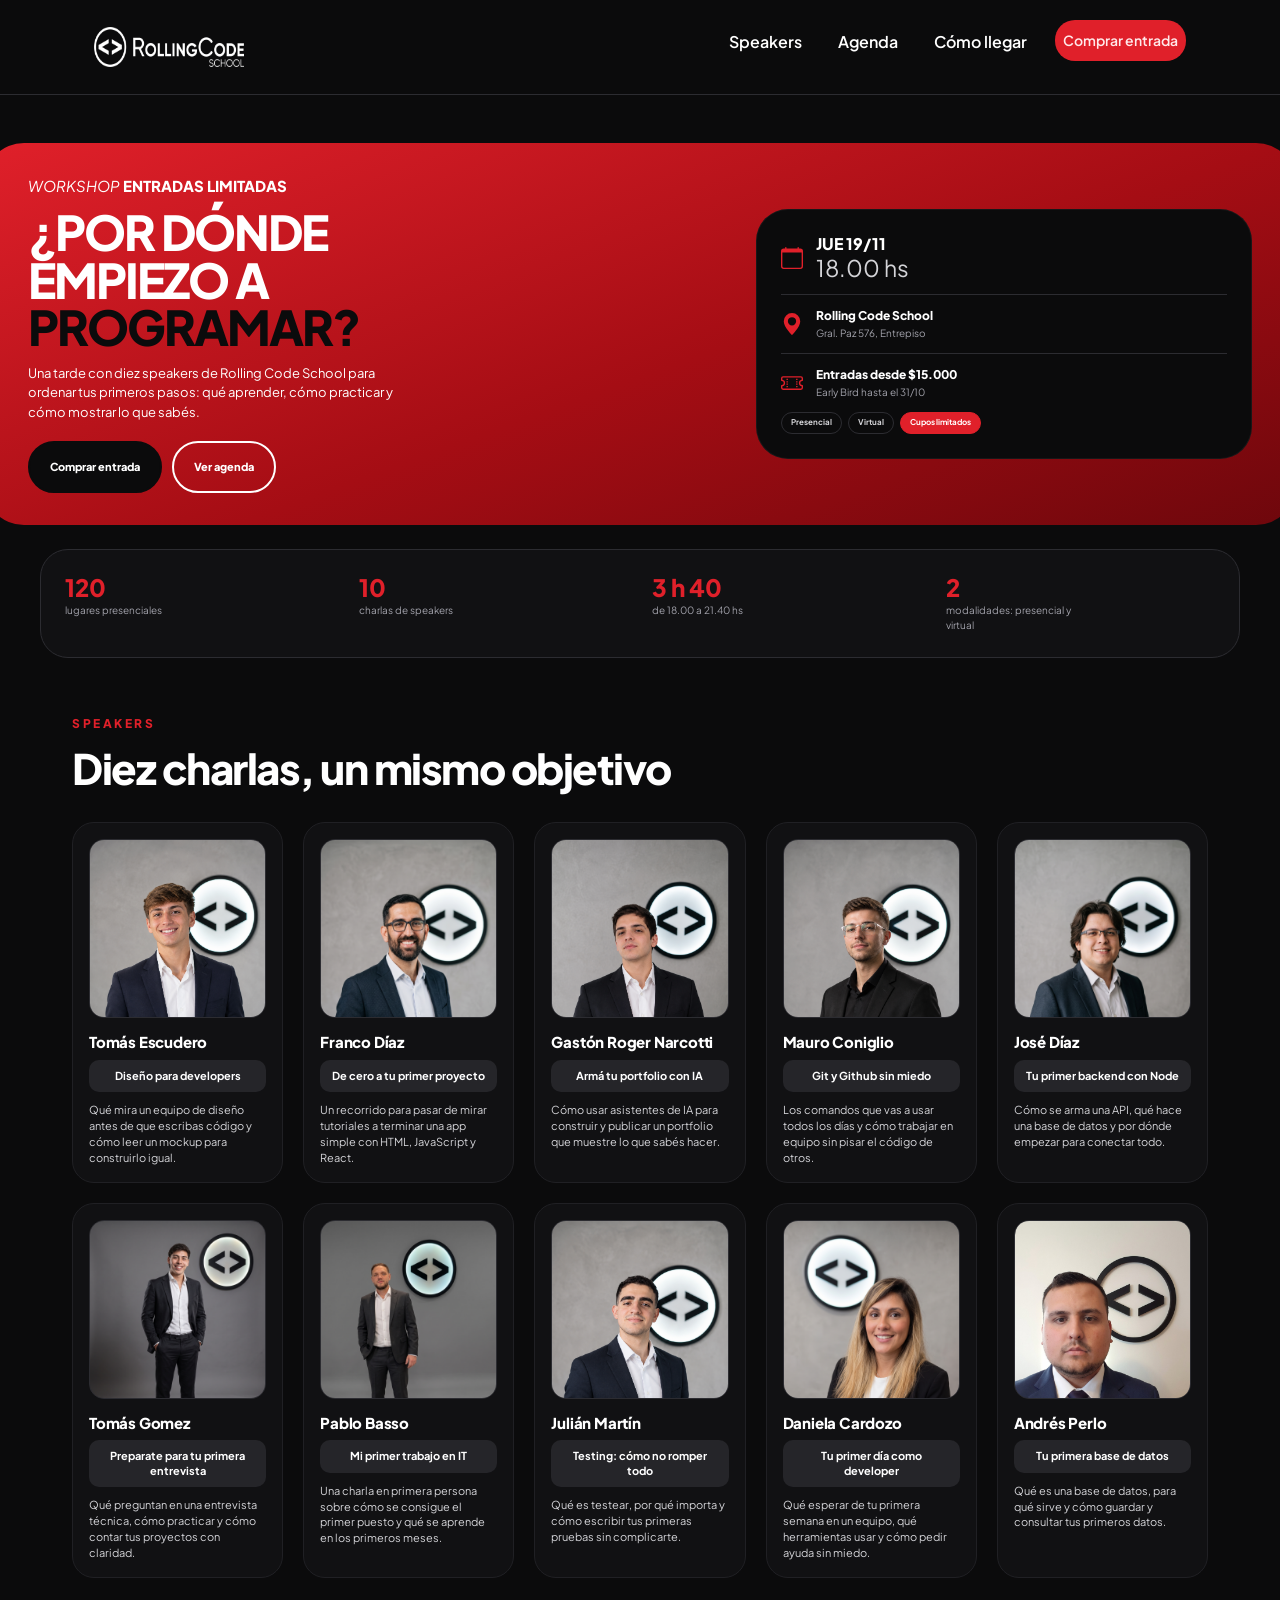
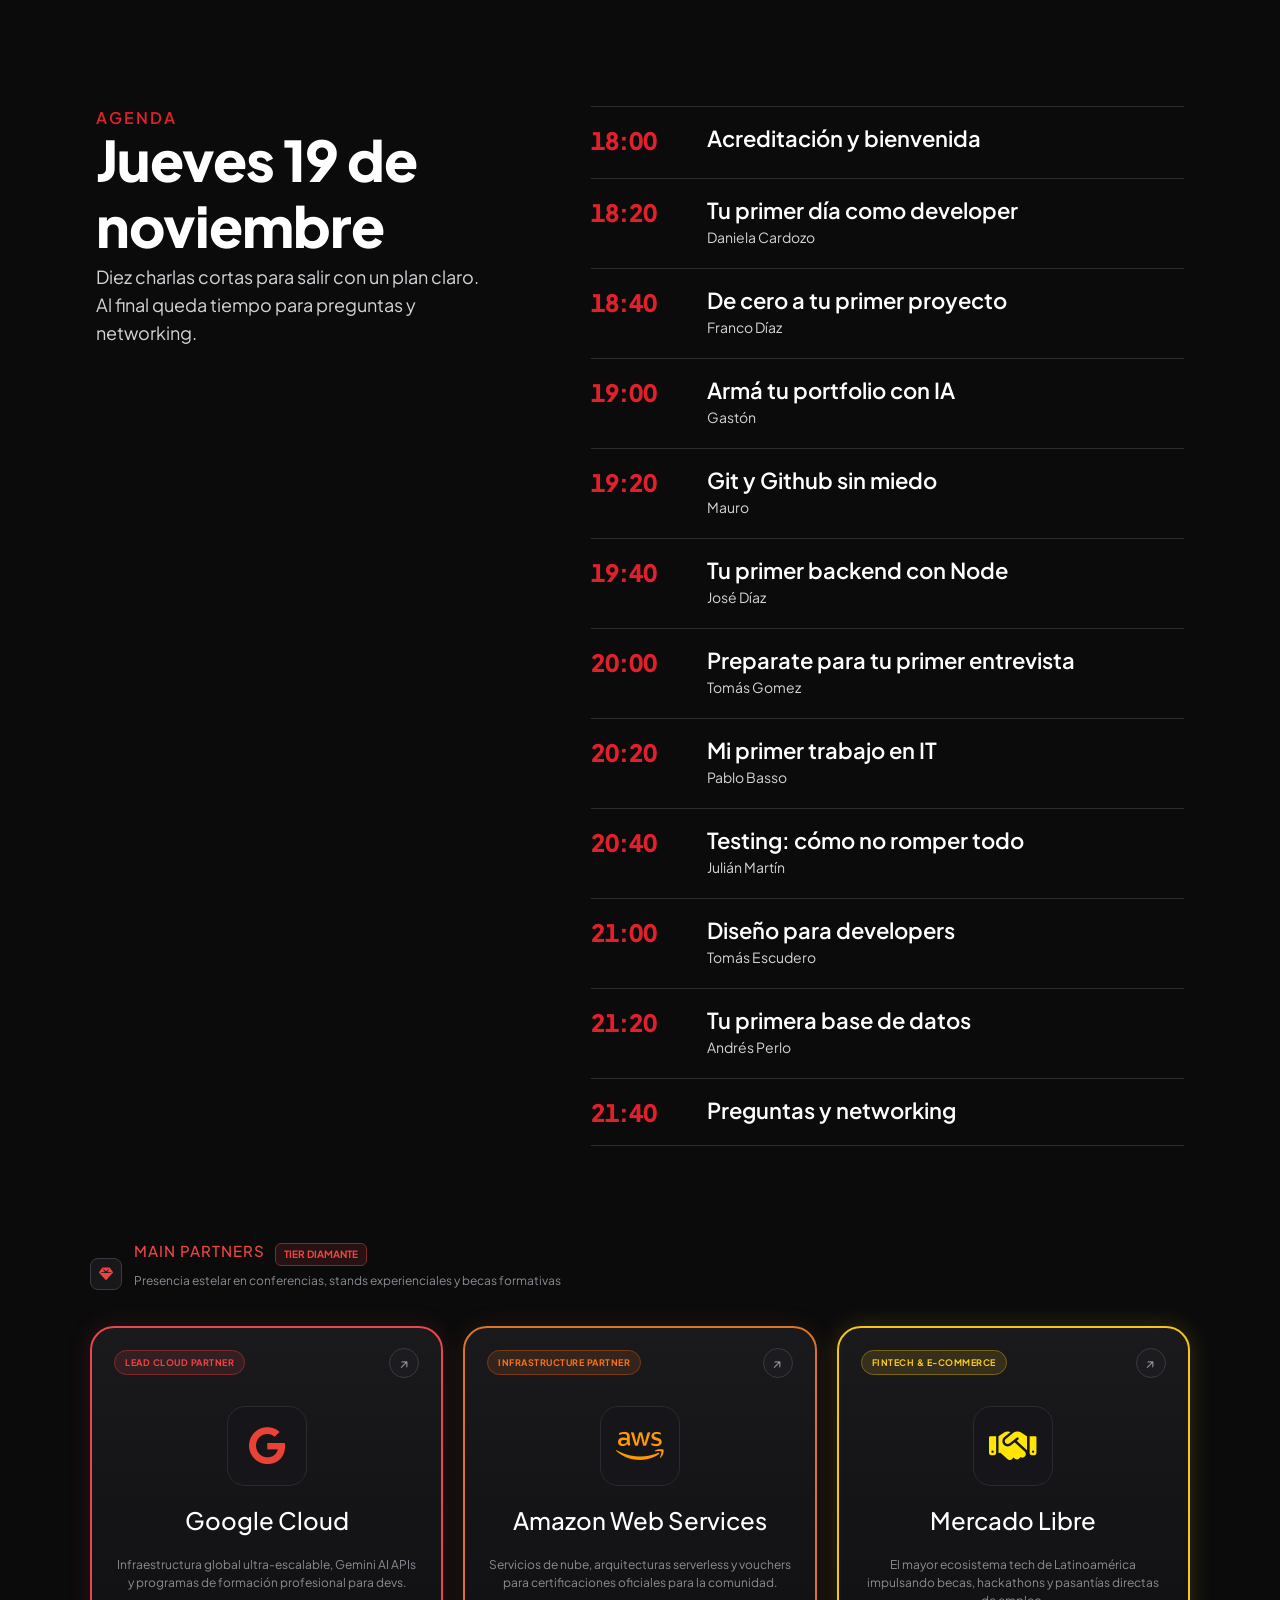
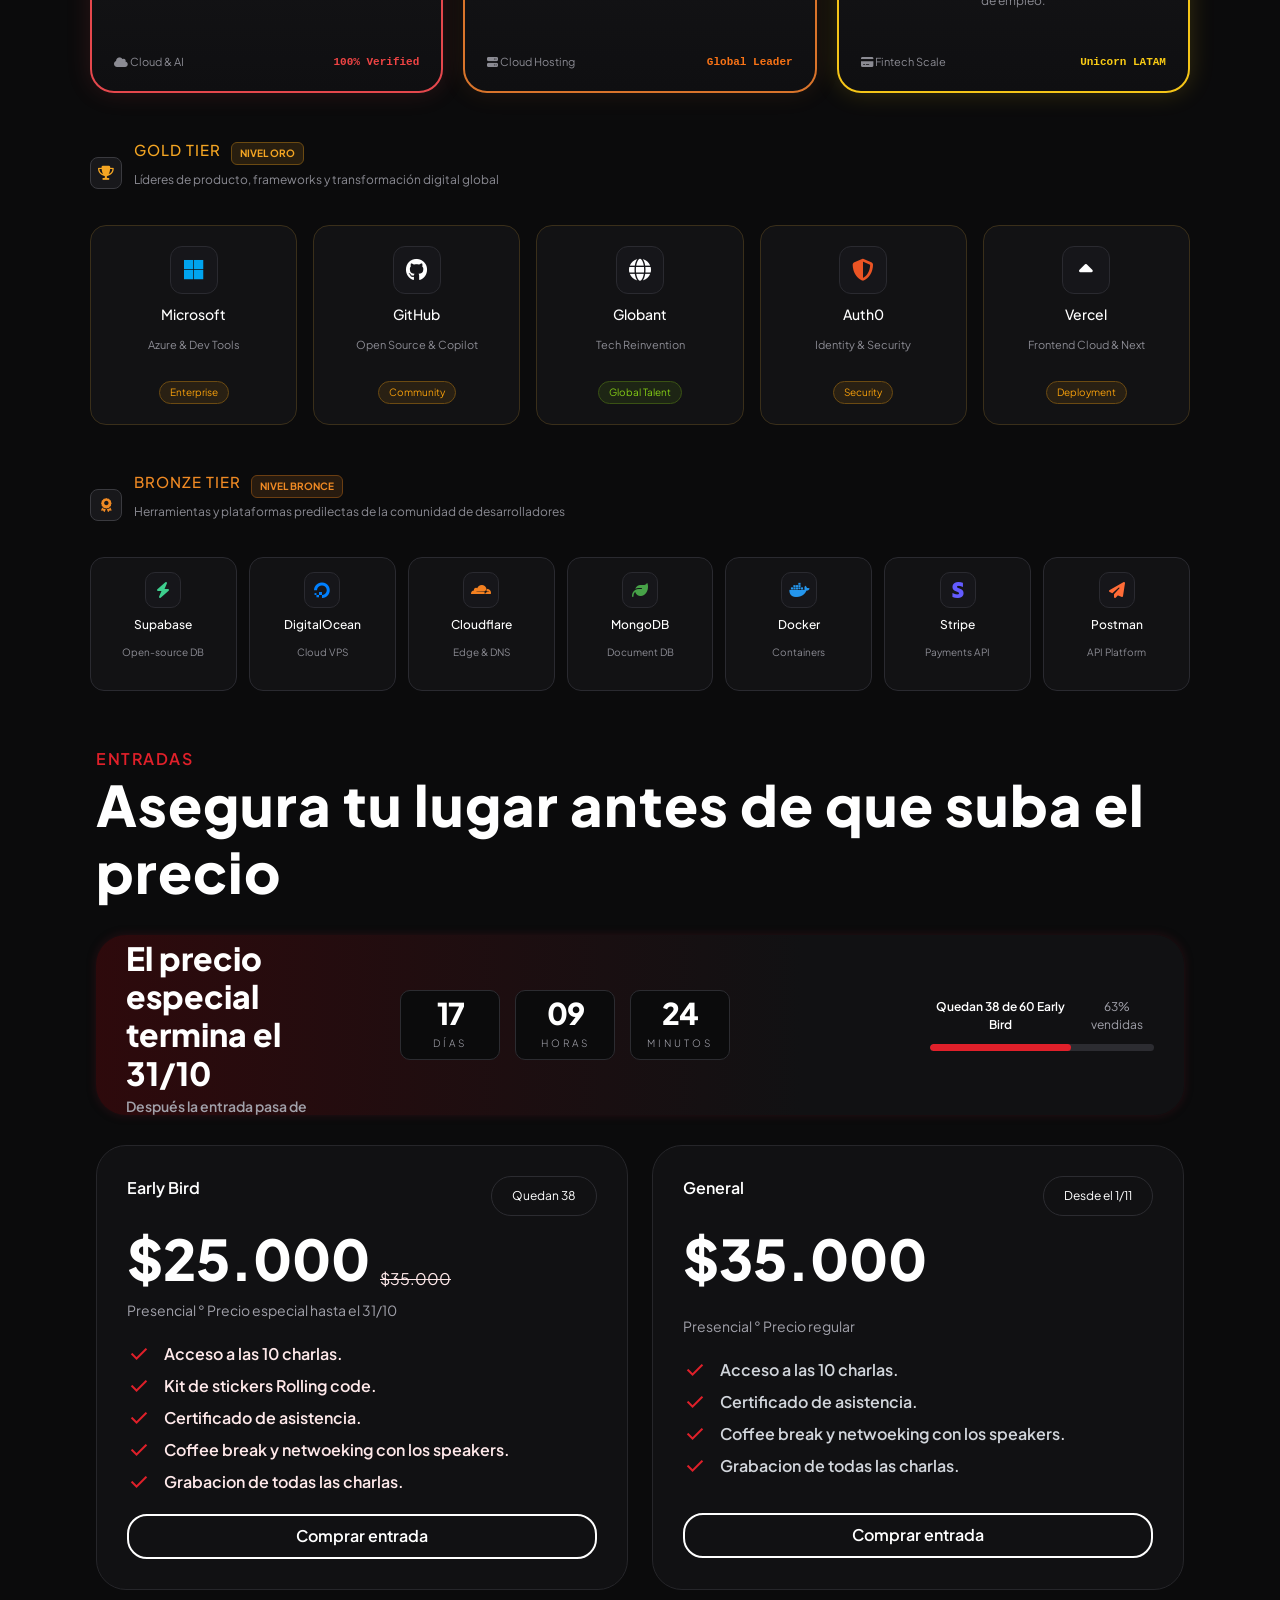
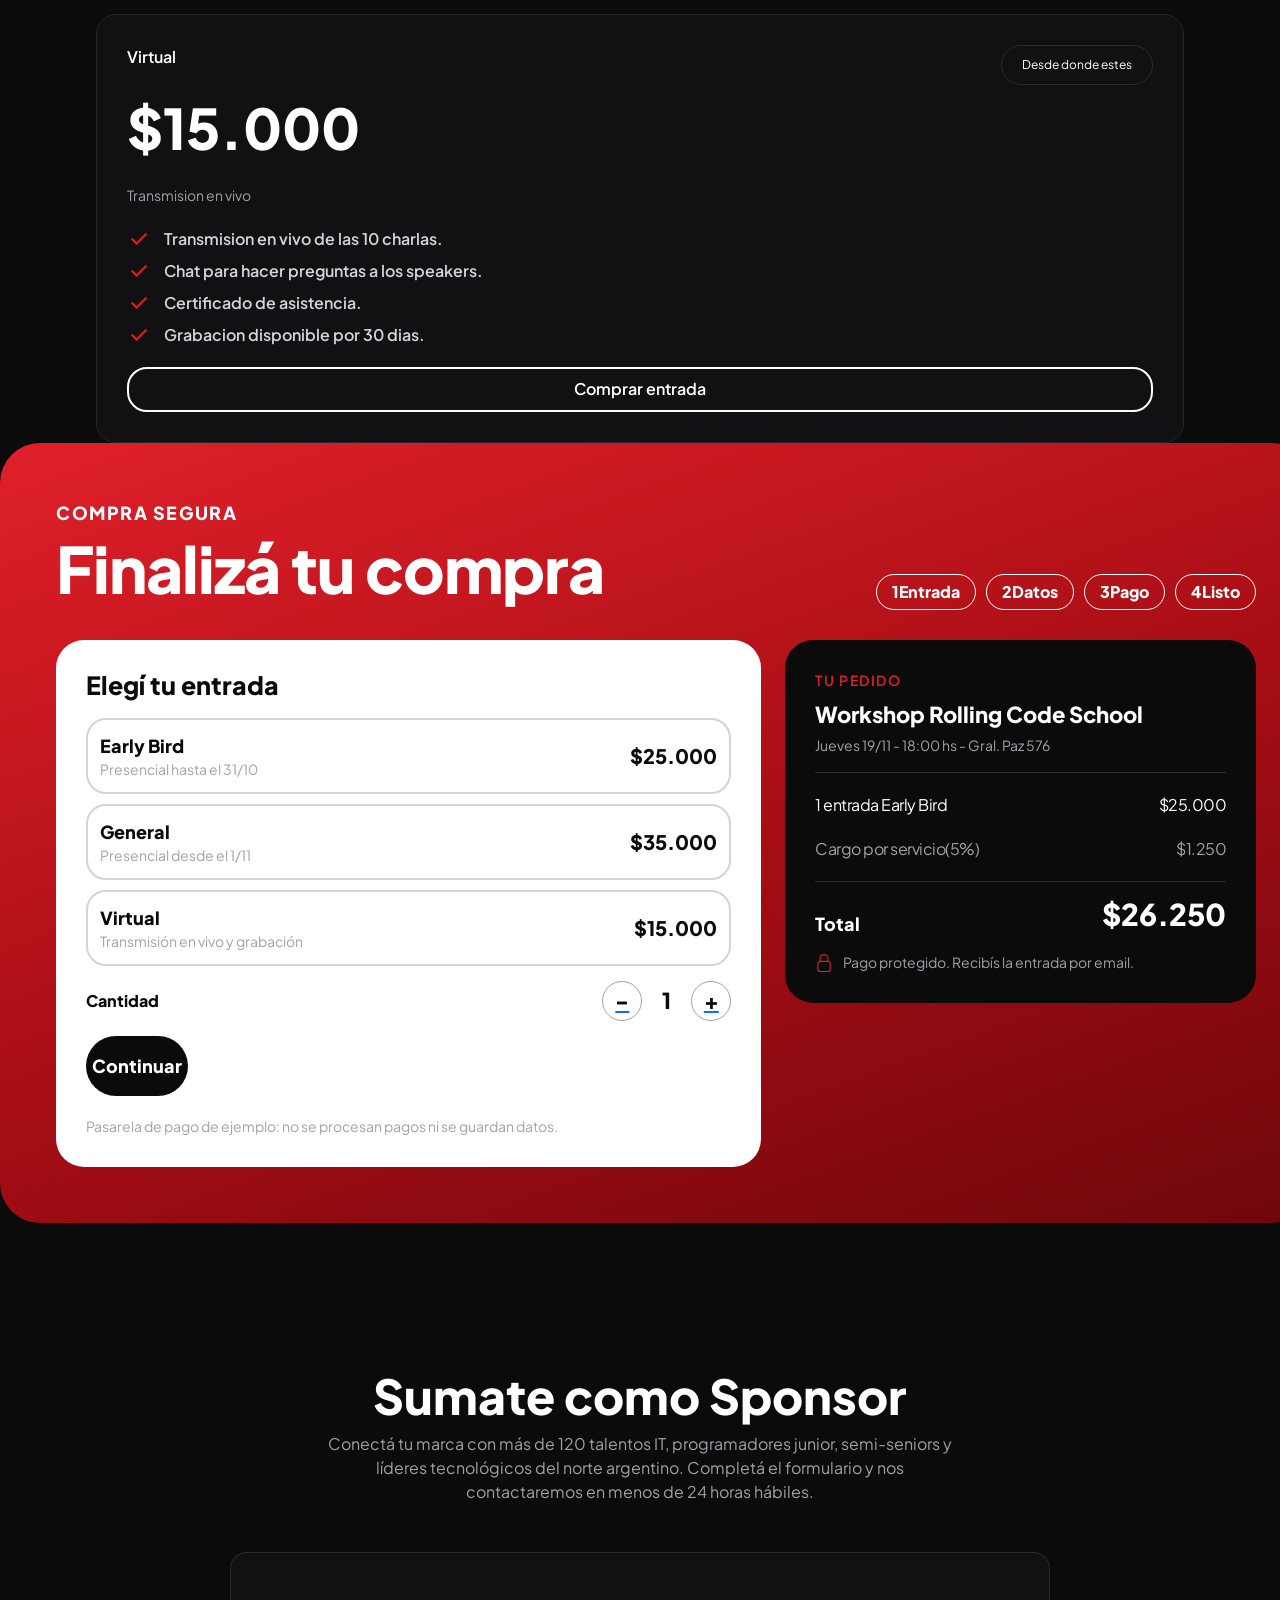
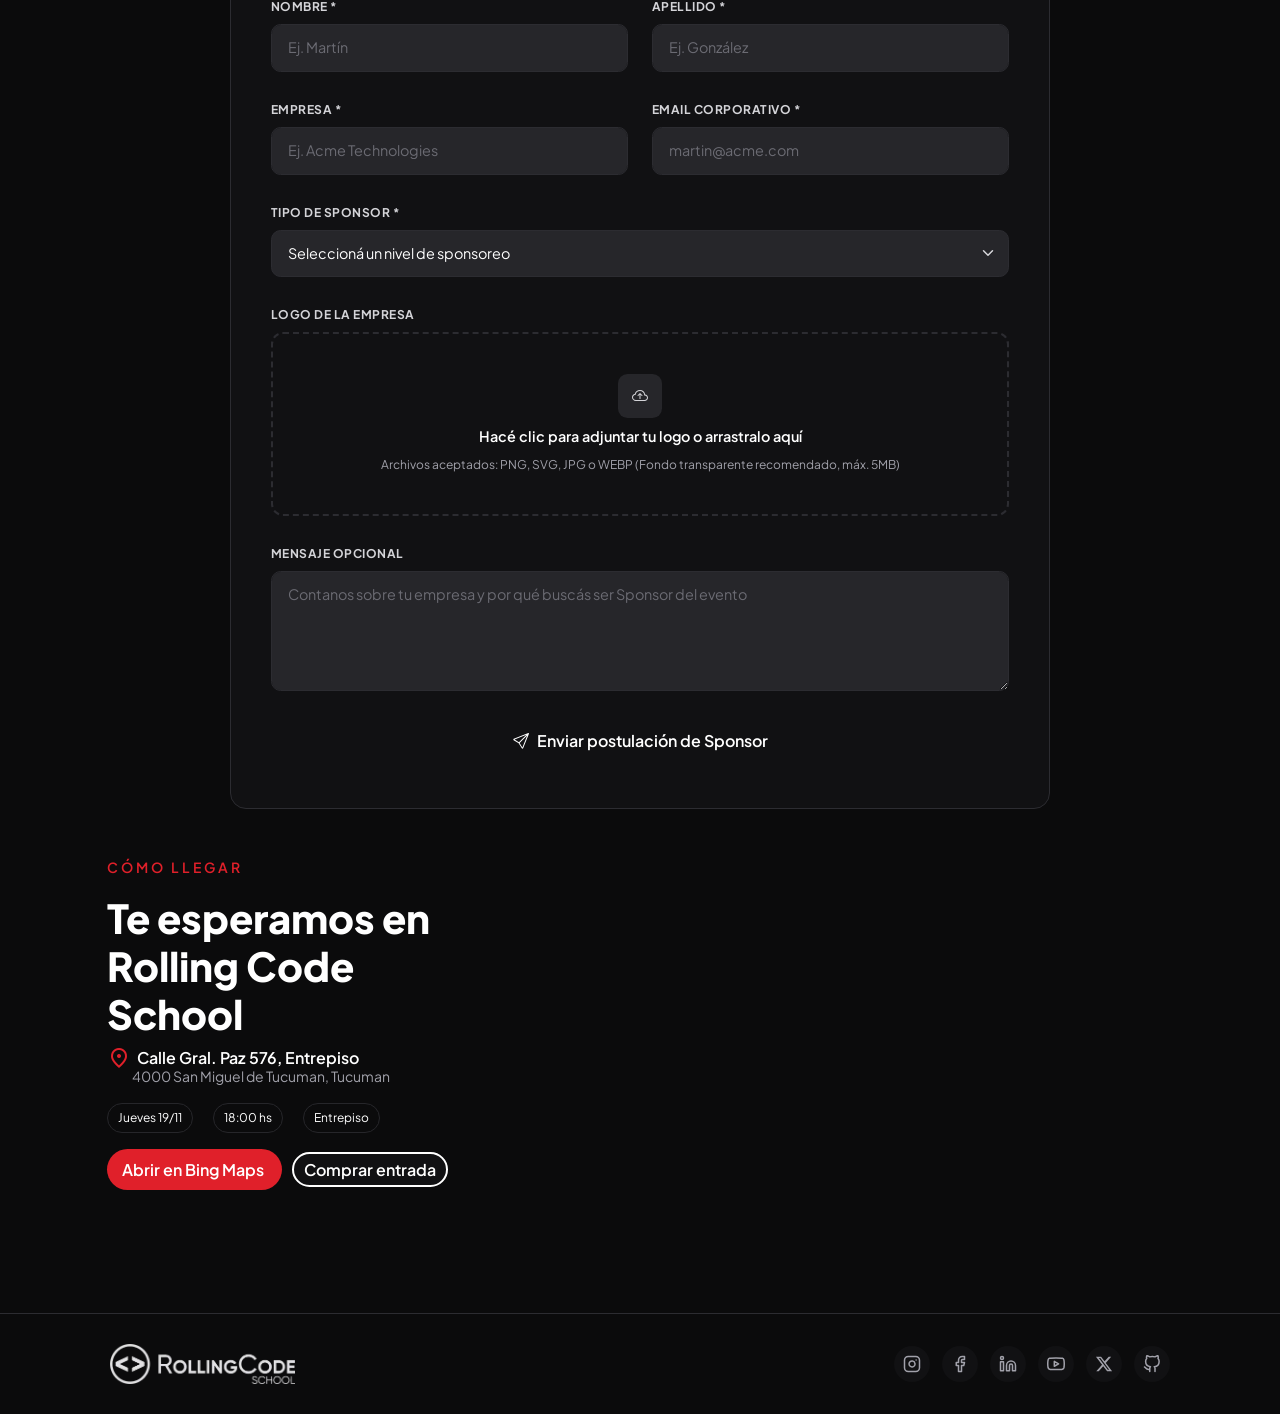
==== commit 4fcb3b3a: "soluciono el fix sobre la responsividad y los nombres de los speakers" ====
--- a/index.html
+++ b/index.html
@@ -1,3 +1,4 @@
+
 <!doctype html>
 <html lang="en">
   <head>
@@ -10,29 +11,16 @@
       href="https://fonts.googleapis.com/css2?family=Plus+Jakarta+Sans:wght@200;300;400;600;800&display=swap"
       rel="stylesheet"
     />
-    <link
-      rel="stylesheet"
-      href="https://cdnjs.cloudflare.com/ajax/libs/font-awesome/6.4.0/css/all.min.css"
-    />
+ <link rel="stylesheet" href="https://cdnjs.cloudflare.com/ajax/libs/font-awesome/6.4.0/css/all.min.css">
 
     <link
       href="https://cdn.jsdelivr.net/npm/bootstrap@5.3.3/dist/css/bootstrap.min.css"
       rel="stylesheet"
     />
-    <link
-      rel="stylesheet"
-      href="https://cdn.jsdelivr.net/npm/bootstrap-icons@1.13.1/font/bootstrap-icons.min.css"
-    />
-
-    <link
-      rel="stylesheet"
-      href="https://fonts.googleapis.com/css2?family=Material+Symbols+Outlined:opsz,wght,FILL,GRAD@24,400,0,0&icon_names=check"
-    />
-
-    <link
-      rel="stylesheet"
-      href="https://fonts.googleapis.com/css2?family=Material+Symbols+Outlined:opsz,wght,FILL,GRAD@24,400,0,0&icon_names=location_on"
-    />
+
+    <link rel="stylesheet" href="https://fonts.googleapis.com/css2?family=Material+Symbols+Outlined:opsz,wght,FILL,GRAD@24,400,0,0&icon_names=check" />
+
+    <link rel="stylesheet" href="https://fonts.googleapis.com/css2?family=Material+Symbols+Outlined:opsz,wght,FILL,GRAD@24,400,0,0&icon_names=location_on" />
 
     <link rel="preconnect" href="https://fonts.googleapis.com" />
     <link rel="preconnect" href="https://fonts.gstatic.com" crossorigin />
@@ -41,7 +29,7 @@
       rel="stylesheet"
     />
 
-    <link
+ <link
       rel="stylesheet"
       href="https://fonts.googleapis.com/css2?family=Material+Symbols+Outlined"
     />
@@ -90,9 +78,7 @@
                 <a class="nav-link" href="#idUbicacion">Cómo llegar</a>
               </li>
               <li class="nav-item">
-                <a class="nav-link nav-link2" href="#idSectionPay"
-                  >Comprar entrada</a
-                >
+                <a class="nav-link nav-link2" href="#idSectionPay">Comprar entrada</a>
               </li>
             </ul>
           </div>
@@ -105,40 +91,54 @@
       <!-- INICIO SECCION HEADER -->
 
       <section class="workshop-container">
+
         <!-- SECCIÓN PRINCIPAL -->
         <section class="workshop-hero">
+
           <div class="row align-items-center">
+
             <!-- COLUMNA IZQUIERDA -->
             <div class="col-7 hero-content">
+
               <p class="eyebrow">
                 <span>WORKSHOP</span>
                 <strong>ENTRADAS LIMITADAS</strong>
               </p>
 
               <h1>
-                ¿POR DÓNDE<br />
-                EMPIEZO A<br />
+                ¿POR DÓNDE<br>
+                EMPIEZO A<br>
                 <span>PROGRAMAR?</span>
               </h1>
 
               <p class="hero-description">
-                Una tarde con diez speakers de Rolling Code School para ordenar
-                tus primeros pasos: qué aprender, cómo practicar y cómo mostrar
-                lo que sabés.
+                Una tarde con diez speakers de Rolling Code School para
+                ordenar tus primeros pasos: qué aprender, cómo practicar
+                y cómo mostrar lo que sabés.
               </p>
 
               <div class="hero-buttons">
-                <a href="#idSectionPay" class="btn-buy"> Comprar entrada </a>
-
-                <a href="#idAgenda" class="btn-outline"> Ver agenda </a>
+
+                <a href="#idSectionPay" class="btn-buy">
+                  Comprar entrada
+                </a>
+
+                <a href="#idAgenda" class="btn-outline">
+                  Ver agenda
+                </a>
+
               </div>
+
             </div>
 
             <!-- COLUMNA DERECHA -->
             <div class="col-5 event-column">
+
               <div class="event-card" id="entradas">
+
                 <!-- FECHA Y HORA -->
                 <div class="event-item">
+
                   <svg
                     xmlns="http://www.w3.org/2000/svg"
                     width="22"
@@ -148,19 +148,19 @@
                     viewBox="0 0 16 16"
                     aria-hidden="true"
                   >
-                    <path
-                      d="M3.5 0a.5.5 0 0 1 .5.5V1h8V.5a.5.5 0 0 1 1 0V1h1a2 2 0 0 1 2 2v11a2 2 0 0 1-2 2H2a2 2 0 0 1-2-2V3a2 2 0 0 1 2-2h1V.5a.5.5 0 0 1 .5-.5M1 4v10a1 1 0 0 0 1 1h12a1 1 0 0 0 1-1V4z"
-                    />
+                    <path d="M3.5 0a.5.5 0 0 1 .5.5V1h8V.5a.5.5 0 0 1 1 0V1h1a2 2 0 0 1 2 2v11a2 2 0 0 1-2 2H2a2 2 0 0 1-2-2V3a2 2 0 0 1 2-2h1V.5a.5.5 0 0 1 .5-.5M1 4v10a1 1 0 0 0 1 1h12a1 1 0 0 0 1-1V4z" />
                   </svg>
 
                   <div class="event-info">
                     <h2>JUE 19/11</h2>
                     <p class="event-time">18.00 hs</p>
                   </div>
+
                 </div>
 
                 <!-- UBICACIÓN -->
                 <div class="event-item">
+
                   <svg
                     xmlns="http://www.w3.org/2000/svg"
                     width="22"
@@ -170,19 +170,19 @@
                     viewBox="0 0 16 16"
                     aria-hidden="true"
                   >
-                    <path
-                      d="M8 16s6-5.686 6-10A6 6 0 0 0 2 6c0 4.314 6 10 6 10m0-7a3 3 0 1 1 0-6 3 3 0 0 1 0 6"
-                    />
+                    <path d="M8 16s6-5.686 6-10A6 6 0 0 0 2 6c0 4.314 6 10 6 10m0-7a3 3 0 1 1 0-6 3 3 0 0 1 0 6" />
                   </svg>
 
                   <div class="event-info">
                     <h3>Rolling Code School</h3>
                     <p>Gral. Paz 576, Entrepiso</p>
                   </div>
+
                 </div>
 
                 <!-- ENTRADAS -->
                 <div class="event-item event-ticket">
+
                   <svg
                     xmlns="http://www.w3.org/2000/svg"
                     width="22"
@@ -192,35 +192,41 @@
                     viewBox="0 0 16 16"
                     aria-hidden="true"
                   >
-                    <path
-                      d="M4 4.85v.9h1v-.9zm7 0v.9h1v-.9zm-7 1.8v.9h1v-.9zm7 0v.9h1v-.9zm-7 1.8v.9h1v-.9zm7 0v.9h1v-.9zm-7 1.8v.9h1v-.9zm7 0v.9h1v-.9z"
-                    />
-                    <path
-                      d="M1.5 3A1.5 1.5 0 0 0 0 4.5V6a.5.5 0 0 0 .5.5 1.5 1.5 0 1 1 0 3 .5.5 0 0 0-.5.5v1.5A1.5 1.5 0 0 0 1.5 13h13a1.5 1.5 0 0 0 1.5-1.5V10a.5.5 0 0 0-.5-.5 1.5 1.5 0 0 1 0-3A.5.5 0 0 0 16 6V4.5A1.5 1.5 0 0 0 14.5 3zM1 4.5a.5.5 0 0 1 .5-.5h13a.5.5 0 0 1 .5.5v1.05a2.5 2.5 0 0 0 0 4.9v1.05a.5.5 0 0 1-.5.5h-13a.5.5 0 0 1-.5-.5v-1.05a2.5 2.5 0 0 0 0-4.9z"
-                    />
+                    <path d="M4 4.85v.9h1v-.9zm7 0v.9h1v-.9zm-7 1.8v.9h1v-.9zm7 0v.9h1v-.9zm-7 1.8v.9h1v-.9zm7 0v.9h1v-.9zm-7 1.8v.9h1v-.9zm7 0v.9h1v-.9z" />
+                    <path d="M1.5 3A1.5 1.5 0 0 0 0 4.5V6a.5.5 0 0 0 .5.5 1.5 1.5 0 1 1 0 3 .5.5 0 0 0-.5.5v1.5A1.5 1.5 0 0 0 1.5 13h13a1.5 1.5 0 0 0 1.5-1.5V10a.5.5 0 0 0-.5-.5 1.5 1.5 0 0 1 0-3A.5.5 0 0 0 16 6V4.5A1.5 1.5 0 0 0 14.5 3zM1 4.5a.5.5 0 0 1 .5-.5h13a.5.5 0 0 1 .5.5v1.05a2.5 2.5 0 0 0 0 4.9v1.05a.5.5 0 0 1-.5.5h-13a.5.5 0 0 1-.5-.5v-1.05a2.5 2.5 0 0 0 0-4.9z" />
                   </svg>
 
                   <div class="event-info">
                     <h3>Entradas desde $15.000</h3>
                     <p>Early Bird hasta el 31/10</p>
                   </div>
+
                 </div>
 
                 <!-- MODALIDADES -->
                 <div class="event-tags">
+
                   <span>Presencial</span>
 
                   <span>Virtual</span>
 
-                  <span class="tag-limited"> Cupos limitados </span>
-                </div>
+                  <span class="tag-limited">
+                    Cupos limitados
+                  </span>
+
+                </div>
+
               </div>
-            </div>
-          </div>
+
+            </div>
+
+          </div>
+
         </section>
 
         <!-- ESTADÍSTICAS -->
         <section class="stats-section">
+
           <div class="stat">
             <h2>120</h2>
             <p>lugares presenciales</p>
@@ -238,38 +244,42 @@
 
           <div class="stat">
             <h2>2</h2>
-            <p>modalidades: presencial y<br />virtual</p>
-          </div>
+            <p>modalidades: presencial y<br>virtual</p>
+          </div>
+
         </section>
+
       </section>
 
       <!-- FIN SECCION HEADER -->
 
       <!-- INICIO SECCION SPEAKERS -->
-      <section class="speakers-section" id="idSpeakers">
+<section class="speakers-section" id="idSpeakers">
+
         <div class="speakers-heading">
           <span class="speakers-eyebrow">SPEAKERS</span>
           <h2>Diez charlas, un mismo objetivo</h2>
         </div>
 
         <div class="speakers-grid">
+
           <!--  1 -->
           <article class="speaker-card">
             <div class="speaker-image">
-              <img src="./img/Tomas Escudero.png" alt="" />
+              <img src="./img/Tomas Escudero.png" alt="">
             </div>
             <h3>Tomás Escudero</h3>
             <span class="speaker-topic">Diseño para developers</span>
             <p>
-              Qué mira un equipo de diseño antes de que escribas código y cómo
-              leer un mockup para construirlo igual.
+              Qué mira un equipo de diseño antes de que escribas código y
+              cómo leer un mockup para construirlo igual.
             </p>
           </article>
 
           <!--  2 -->
           <article class="speaker-card">
             <div class="speaker-image">
-              <img src="./img/Franco.jpg" alt="" />
+              <img src="./img/Franco.jpg" alt="">
             </div>
             <h3>Franco Díaz</h3>
             <span class="speaker-topic">De cero a tu primer proyecto</span>
@@ -282,33 +292,33 @@
           <!--  3 -->
           <article class="speaker-card">
             <div class="speaker-image">
-              <img src="./img/Gaston.png" alt="" />
-            </div>
-            <h3>Gastón</h3>
+              <img src="./img/Gaston.png" alt="">
+            </div>
+            <h3>Gastón Roger Narcotti</h3>
             <span class="speaker-topic">Armá tu portfolio con IA</span>
             <p>
-              Cómo usar asistentes de IA para construir y publicar un portfolio
-              que muestre lo que sabés hacer.
+              Cómo usar asistentes de IA para construir y publicar un
+              portfolio que muestre lo que sabés hacer.
             </p>
           </article>
 
           <!--  4 -->
           <article class="speaker-card">
             <div class="speaker-image">
-              <img src="./img/Mauro.png" alt="" />
-            </div>
-            <h3>Mauro</h3>
+              <img src="./img/Mauro.png" alt="">
+            </div>
+            <h3>Mauro Coniglio</h3>
             <span class="speaker-topic">Git y Github sin miedo</span>
             <p>
-              Los comandos que vas a usar todos los días y cómo trabajar en
-              equipo sin pisar el código de otros.
+              Los comandos que vas a usar todos los días y cómo trabajar
+              en equipo sin pisar el código de otros.
             </p>
           </article>
 
           <!-- 5 -->
           <article class="speaker-card">
             <div class="speaker-image">
-              <img src="./img/Jose.jpg" alt="" />
+              <img src="./img/Jose.jpg" alt="">
             </div>
             <h3>José Díaz</h3>
             <span class="speaker-topic">Tu primer backend con Node</span>
@@ -321,35 +331,33 @@
           <!-- 6 -->
           <article class="speaker-card">
             <div class="speaker-image">
-              <img src="./img/Tomas.jpg" alt="" />
+              <img src="./img/Tomas.jpg" alt="">
             </div>
             <h3>Tomás Gomez</h3>
-            <span class="speaker-topic"
-              >Preparate para tu primera entrevista</span
-            >
+            <span class="speaker-topic">Preparate para tu primera entrevista</span>
             <p>
-              Qué preguntan en una entrevista técnica, cómo practicar y cómo
-              contar tus proyectos con claridad.
+              Qué preguntan en una entrevista técnica, cómo practicar y
+              cómo contar tus proyectos con claridad.
             </p>
           </article>
 
           <!--  7 -->
           <article class="speaker-card">
             <div class="speaker-image">
-              <img src="./img/Pablo.jpg" alt="" />
+              <img src="./img/Pablo.jpg" alt="">
             </div>
             <h3>Pablo Basso</h3>
             <span class="speaker-topic">Mi primer trabajo en IT</span>
             <p>
-              Una charla en primera persona sobre cómo se consigue el primer
-              puesto y qué se aprende en los primeros meses.
+              Una charla en primera persona sobre cómo se consigue el
+              primer puesto y qué se aprende en los primeros meses.
             </p>
           </article>
 
           <!--  8 -->
           <article class="speaker-card">
             <div class="speaker-image">
-              <img src="./img/JULIAN MARTIN.png" alt="" />
+              <img src="./img/JULIAN MARTIN.png" alt="">
             </div>
             <h3>Julián Martín</h3>
             <span class="speaker-topic">Testing: cómo no romper todo</span>
@@ -362,20 +370,20 @@
           <!--  9 -->
           <article class="speaker-card">
             <div class="speaker-image">
-              <img src="./img/Daniela.jpg" alt="" />
+              <img src="./img/Daniela.jpg" alt="">
             </div>
             <h3>Daniela Cardozo</h3>
             <span class="speaker-topic">Tu primer día como developer</span>
             <p>
-              Qué esperar de tu primera semana en un equipo, qué herramientas
-              usar y cómo pedir ayuda sin miedo.
+              Qué esperar de tu primera semana en un equipo, qué
+              herramientas usar y cómo pedir ayuda sin miedo.
             </p>
           </article>
 
           <!--  10 -->
           <article class="speaker-card">
             <div class="speaker-image">
-              <img src="./img/Andres.jpeg" alt="" />
+              <img src="./img/Andres.jpeg" alt="">
             </div>
             <h3>Andrés Perlo</h3>
             <span class="speaker-topic">Tu primera base de datos</span>
@@ -384,13 +392,17 @@
               consultar tus primeros datos.
             </p>
           </article>
-        </div>
+
+        </div>
+
       </section>
+
 
       <!-- FIN SECCION SPEAKERS -->
 
       <!-- INICIO SECCION AGENDA -->
       <section class="sectionAgenda" id="idAgenda">
+
         <div class="agendaLeft">
           <span>AGENDA</span>
           <h2>Jueves 19 de</h2>
@@ -402,6 +414,7 @@
         </div>
 
         <div class="agendaRight">
+
           <div class="conteinerLine">
             <div class="horarioCharla"><span>18:00</span></div>
             <div class="temaCharla">
@@ -495,233 +508,193 @@
               <span>Preguntas y networking</span>
             </div>
           </div>
-        </div>
+
+        </div>
+
+
       </section>
 
+      </section> 
+
+
       <!-- FIN SECCION AGENDA -->
-      <main class="partners">
-        <!-- ================= MAIN PARTNERS ================= -->
-        <section class="tier">
-          <div class="tier-header">
-            <div class="tier-icon red"><i class="fa-solid fa-gem"></i></div>
-            <div>
-              <div class="tier-title-row">
-                <h2 class="tier-title red">MAIN PARTNERS</h2>
-                <span class="tier-badge badge-red">TIER DIAMANTE</span>
-              </div>
-              <p class="tier-subtitle">
-                Presencia estelar en conferencias, stands experienciales y becas
-                formativas
-              </p>
-            </div>
-          </div>
-
-          <div class="main-cards">
-            <article class="main-card card-red">
-              <div class="card-top">
-                <span class="tag tag-red">LEAD CLOUD PARTNER</span>
-                <a href="#" class="arrow-btn">↗</a>
-              </div>
-              <div class="logo-box icon-google">
-                <i class="fa-brands fa-google"></i>
-              </div>
-              <h3>Google Cloud</h3>
-              <p>
-                Infraestructura global ultra-escalable, Gemini AI APIs y
-                programas de formación profesional para devs.
-              </p>
-              <div class="card-footer">
-                <span class="footer-left"
-                  ><i class="fa-solid fa-cloud"></i> Cloud &amp; AI</span
-                >
-                <span class="footer-right red">100% Verified</span>
-              </div>
-            </article>
-
-            <article class="main-card card-orange">
-              <div class="card-top">
-                <span class="tag tag-orange">INFRASTRUCTURE PARTNER</span>
-                <a href="#" class="arrow-btn">↗</a>
-              </div>
-              <div class="logo-box icon-aws">
-                <i class="fa-brands fa-aws"></i>
-              </div>
-              <h3>Amazon Web Services</h3>
-              <p>
-                Servicios de nube, arquitecturas serverless y vouchers para
-                certificaciones oficiales para la comunidad.
-              </p>
-              <div class="card-footer">
-                <span class="footer-left"
-                  ><i class="fa-solid fa-server"></i> Cloud Hosting</span
-                >
-                <span class="footer-right orange">Global Leader</span>
-              </div>
-            </article>
-
-            <article class="main-card card-yellow">
-              <div class="card-top">
-                <span class="tag tag-yellow">FINTECH &amp; E-COMMERCE</span>
-                <a href="#" class="arrow-btn">↗</a>
-              </div>
-              <div class="logo-box icon-ml">
-                <i class="fa-solid fa-handshake"></i>
-              </div>
-              <h3>Mercado Libre</h3>
-              <p>
-                El mayor ecosistema tech de Latinoamérica impulsando becas,
-                hackathons y pasantías directas de empleo.
-              </p>
-              <div class="card-footer">
-                <span class="footer-left"
-                  ><i class="fa-solid fa-credit-card"></i> Fintech Scale</span
-                >
-                <span class="footer-right yellow">Unicorn LATAM</span>
-              </div>
-            </article>
-          </div>
-        </section>
-
-        <!-- ================= GOLD TIER ================= -->
-        <section class="tier">
-          <div class="tier-header">
-            <div class="tier-icon gold"><i class="fa-solid fa-trophy"></i></div>
-            <div>
-              <div class="tier-title-row">
-                <h2 class="tier-title gold">GOLD TIER</h2>
-                <span class="tier-badge badge-gold">NIVEL ORO</span>
-              </div>
-              <p class="tier-subtitle">
-                Líderes de producto, frameworks y transformación digital global
-              </p>
-            </div>
-          </div>
-
-          <div class="gold-cards">
-            <article class="gold-card">
-              <div class="logo-box icon-microsoft">
-                <i class="fa-brands fa-microsoft"></i>
-              </div>
-              <h4>Microsoft</h4>
-              <p>Azure &amp; Dev Tools</p>
-              <span class="pill pill-orange">Enterprise</span>
-            </article>
-
-            <article class="gold-card">
-              <div class="logo-box icon-white">
-                <i class="fa-brands fa-github"></i>
-              </div>
-              <h4>GitHub</h4>
-              <p>Open Source &amp; Copilot</p>
-              <span class="pill pill-orange">Community</span>
-            </article>
-
-            <article class="gold-card">
-              <div class="logo-box icon-white">
-                <i class="fa-solid fa-globe"></i>
-              </div>
-              <h4>Globant</h4>
-              <p>Tech Reinvention</p>
-              <span class="pill pill-green">Global Talent</span>
-            </article>
-
-            <article class="gold-card">
-              <div class="logo-box icon-auth0">
-                <i class="fa-solid fa-shield-halved"></i>
-              </div>
-              <h4>Auth0</h4>
-              <p>Identity &amp; Security</p>
-              <span class="pill pill-orange">Security</span>
-            </article>
-
-            <article class="gold-card">
-              <div class="logo-box icon-white">
-                <i class="fa-solid fa-caret-up"></i>
-              </div>
-              <h4>Vercel</h4>
-              <p>Frontend Cloud &amp; Next</p>
-              <span class="pill pill-orange">Deployment</span>
-            </article>
-          </div>
-        </section>
-
-        <!-- ================= BRONZE TIER ================= -->
-        <section class="tier">
-          <div class="tier-header">
-            <div class="tier-icon bronze">
-              <i class="fa-solid fa-award"></i>
-            </div>
-            <div>
-              <div class="tier-title-row">
-                <h2 class="tier-title bronze">BRONZE TIER</h2>
-                <span class="tier-badge badge-bronze">NIVEL BRONCE</span>
-              </div>
-              <p class="tier-subtitle">
-                Herramientas y plataformas predilectas de la comunidad de
-                desarrolladores
-              </p>
-            </div>
-          </div>
-
-          <div class="bronze-cards">
-            <article class="bronze-card">
-              <div class="logo-box icon-supabase">
-                <i class="fa-solid fa-bolt"></i>
-              </div>
-              <h5>Supabase</h5>
-              <p>Open-source DB</p>
-            </article>
-
-            <article class="bronze-card">
-              <div class="logo-box icon-digitalocean">
-                <i class="fa-brands fa-digital-ocean"></i>
-              </div>
-              <h5>DigitalOcean</h5>
-              <p>Cloud VPS</p>
-            </article>
-
-            <article class="bronze-card">
-              <div class="logo-box icon-cloudflare">
-                <i class="fa-brands fa-cloudflare"></i>
-              </div>
-              <h5>Cloudflare</h5>
-              <p>Edge &amp; DNS</p>
-            </article>
-
-            <article class="bronze-card">
-              <div class="logo-box icon-mongodb">
-                <i class="fa-solid fa-leaf"></i>
-              </div>
-              <h5>MongoDB</h5>
-              <p>Document DB</p>
-            </article>
-
-            <article class="bronze-card">
-              <div class="logo-box icon-docker">
-                <i class="fa-brands fa-docker"></i>
-              </div>
-              <h5>Docker</h5>
-              <p>Containers</p>
-            </article>
-
-            <article class="bronze-card">
-              <div class="logo-box icon-stripe">
-                <i class="fa-brands fa-stripe-s"></i>
-              </div>
-              <h5>Stripe</h5>
-              <p>Payments API</p>
-            </article>
-
-            <article class="bronze-card">
-              <div class="logo-box icon-postman">
-                <i class="fa-solid fa-paper-plane"></i>
-              </div>
-              <h5>Postman</h5>
-              <p>API Platform</p>
-            </article>
-          </div>
-        </section>
-      </main>
+         <main class="partners">
+
+    <!-- ================= MAIN PARTNERS ================= -->
+    <section class="tier">
+      <div class="tier-header">
+        <div class="tier-icon red"><i class="fa-solid fa-gem"></i></div>
+        <div>
+          <div class="tier-title-row">
+            <h2 class="tier-title red">MAIN PARTNERS</h2>
+            <span class="tier-badge badge-red">TIER DIAMANTE</span>
+          </div>
+          <p class="tier-subtitle">Presencia estelar en conferencias, stands experienciales y becas formativas</p>
+        </div>
+      </div>
+
+      <div class="main-cards">
+
+        <article class="main-card card-red">
+          <div class="card-top">
+            <span class="tag tag-red">LEAD CLOUD PARTNER</span>
+            <a href="#" class="arrow-btn">↗</a>
+          </div>
+          <div class="logo-box icon-google"><i class="fa-brands fa-google"></i></div>
+          <h3>Google Cloud</h3>
+          <p>Infraestructura global ultra-escalable, Gemini AI APIs y programas de formación profesional para devs.</p>
+          <div class="card-footer">
+            <span class="footer-left"><i class="fa-solid fa-cloud"></i> Cloud &amp; AI</span>
+            <span class="footer-right red">100% Verified</span>
+          </div>
+        </article>
+
+        <article class="main-card card-orange">
+          <div class="card-top">
+            <span class="tag tag-orange">INFRASTRUCTURE PARTNER</span>
+            <a href="#" class="arrow-btn">↗</a>
+          </div>
+          <div class="logo-box icon-aws"><i class="fa-brands fa-aws"></i></div>
+          <h3>Amazon Web Services</h3>
+          <p>Servicios de nube, arquitecturas serverless y vouchers para certificaciones oficiales para la comunidad.</p>
+          <div class="card-footer">
+            <span class="footer-left"><i class="fa-solid fa-server"></i> Cloud Hosting</span>
+            <span class="footer-right orange">Global Leader</span>
+          </div>
+        </article>
+
+        <article class="main-card card-yellow">
+          <div class="card-top">
+            <span class="tag tag-yellow">FINTECH &amp; E-COMMERCE</span>
+            <a href="#" class="arrow-btn">↗</a>
+          </div>
+          <div class="logo-box icon-ml"><i class="fa-solid fa-handshake"></i></div>
+          <h3>Mercado Libre</h3>
+          <p>El mayor ecosistema tech de Latinoamérica impulsando becas, hackathons y pasantías directas de empleo.</p>
+          <div class="card-footer">
+            <span class="footer-left"><i class="fa-solid fa-credit-card"></i> Fintech Scale</span>
+            <span class="footer-right yellow">Unicorn LATAM</span>
+          </div>
+        </article>
+
+      </div>
+    </section>
+
+    <!-- ================= GOLD TIER ================= -->
+    <section class="tier">
+      <div class="tier-header">
+        <div class="tier-icon gold"><i class="fa-solid fa-trophy"></i></div>
+        <div>
+          <div class="tier-title-row">
+            <h2 class="tier-title gold">GOLD TIER</h2>
+            <span class="tier-badge badge-gold">NIVEL ORO</span>
+          </div>
+          <p class="tier-subtitle">Líderes de producto, frameworks y transformación digital global</p>
+        </div>
+      </div>
+
+      <div class="gold-cards">
+
+        <article class="gold-card">
+          <div class="logo-box icon-microsoft"><i class="fa-brands fa-microsoft"></i></div>
+          <h4>Microsoft</h4>
+          <p>Azure &amp; Dev Tools</p>
+          <span class="pill pill-orange">Enterprise</span>
+        </article>
+
+        <article class="gold-card">
+          <div class="logo-box icon-white"><i class="fa-brands fa-github"></i></div>
+          <h4>GitHub</h4>
+          <p>Open Source &amp; Copilot</p>
+          <span class="pill pill-orange">Community</span>
+        </article>
+
+        <article class="gold-card">
+          <div class="logo-box icon-white"><i class="fa-solid fa-globe"></i></div>
+          <h4>Globant</h4>
+          <p>Tech Reinvention</p>
+          <span class="pill pill-green">Global Talent</span>
+        </article>
+
+        <article class="gold-card">
+          <div class="logo-box icon-auth0"><i class="fa-solid fa-shield-halved"></i></div>
+          <h4>Auth0</h4>
+          <p>Identity &amp; Security</p>
+          <span class="pill pill-orange">Security</span>
+        </article>
+
+        <article class="gold-card">
+          <div class="logo-box icon-white"><i class="fa-solid fa-caret-up"></i></div>
+          <h4>Vercel</h4>
+          <p>Frontend Cloud &amp; Next</p>
+          <span class="pill pill-orange">Deployment</span>
+        </article>
+
+      </div>
+    </section>
+
+    <!-- ================= BRONZE TIER ================= -->
+    <section class="tier">
+      <div class="tier-header">
+        <div class="tier-icon bronze"><i class="fa-solid fa-award"></i></div>
+        <div>
+          <div class="tier-title-row">
+            <h2 class="tier-title bronze">BRONZE TIER</h2>
+            <span class="tier-badge badge-bronze">NIVEL BRONCE</span>
+          </div>
+          <p class="tier-subtitle">Herramientas y plataformas predilectas de la comunidad de desarrolladores</p>
+        </div>
+      </div>
+
+      <div class="bronze-cards">
+
+        <article class="bronze-card">
+          <div class="logo-box icon-supabase"><i class="fa-solid fa-bolt"></i></div>
+          <h5>Supabase</h5>
+          <p>Open-source DB</p>
+        </article>
+
+        <article class="bronze-card">
+          <div class="logo-box icon-digitalocean"><i class="fa-brands fa-digital-ocean"></i></div>
+          <h5>DigitalOcean</h5>
+          <p>Cloud VPS</p>
+        </article>
+
+        <article class="bronze-card">
+          <div class="logo-box icon-cloudflare"><i class="fa-brands fa-cloudflare"></i></div>
+          <h5>Cloudflare</h5>
+          <p>Edge &amp; DNS</p>
+        </article>
+
+        <article class="bronze-card">
+          <div class="logo-box icon-mongodb"><i class="fa-solid fa-leaf"></i></div>
+          <h5>MongoDB</h5>
+          <p>Document DB</p>
+        </article>
+
+        <article class="bronze-card">
+          <div class="logo-box icon-docker"><i class="fa-brands fa-docker"></i></div>
+          <h5>Docker</h5>
+          <p>Containers</p>
+        </article>
+
+        <article class="bronze-card">
+          <div class="logo-box icon-stripe"><i class="fa-brands fa-stripe-s"></i></div>
+          <h5>Stripe</h5>
+          <p>Payments API</p>
+        </article>
+
+        <article class="bronze-card">
+          <div class="logo-box icon-postman"><i class="fa-solid fa-paper-plane"></i></div>
+          <h5>Postman</h5>
+          <p>API Platform</p>
+        </article>
+
+      </div>
+    </section>
+
+  </main>
+
 
       <!-- INICIO SECCION PRECIOS -->
       <div class="entrada">
@@ -737,15 +710,15 @@
         <div class="preSale">
           <section class="contador">
             <div class="contador-item">
-              <span id="dias">00</span>
+              <span>17</span>
               <p>DÍAS</p>
             </div>
             <div class="contador-item">
-              <span id="horas">00</span>
+              <span>09</span>
               <p>HORAS</p>
             </div>
             <div class="contador-item">
-              <span id="minutos">00</span>
+              <span>24</span>
               <p>MINUTOS</p>
             </div>
           </section>
@@ -767,9 +740,9 @@
             <span>Quedan 38</span>
           </span>
           <div class="preciosValores">
-            <p>$25.000</p>
-            <span class="precioAnterior">$35.000</span>
-          </div>
+  <p>$25.000</p>
+  <span class="precioAnterior">$35.000</span>
+</div>
           <p>Presencial ° Precio especial hasta el 31/10</p>
           <div class="span2">
             <a href="">
@@ -802,7 +775,9 @@
           <button class="boton1">Comprar entrada</button>
         </div>
         <!-- PARTE DOS -->
-
+       
+      
+      
         <div class="caja precio1">
           <span class="span1">
             <p>General</p>
@@ -872,7 +847,7 @@
             </a>
           </div>
           <a href="#idSectionPay">
-            <button class="boton3">Comprar entrada</button>
+          <button class="boton3">Comprar entrada</button>
           </a>
         </div>
       </div>
@@ -890,16 +865,16 @@
             </div>
             <div>
               <a href="/pages/error404.html">
-                <button>1Entrada</button>
+              <button>1Entrada</button>
               </a>
               <a href="/pages/error404.html">
-                <button>2Datos</button>
+              <button>2Datos</button>
               </a>
               <a href="/pages/error404.html">
-                <button>3Pago</button>
+              <button>3Pago</button>
               </a>
               <a href="/pages/error404.html">
-                <button>4Listo</button>
+              <button>4Listo</button>
               </a>
             </div>
           </div>
@@ -907,88 +882,58 @@
             <div class="Entry">
               <h3>Elegí tu entrada</h3>
               <div class="option">
-                <div
-                  class="optionEntry activa"
-                  role="checkbox"
-                  aria-checked="true"
-                  tabindex="0"
-                  data-nombre="Early Bird"
-                  data-precio="25000"
-                >
+                <div class="optionEntry">
                   <div>
                     <span class="titleOption">Early Bird</span>
                     <span class="descriptionOption"
                       >Presencial hasta el 31/10</span
                     >
                   </div>
-                  <div><span class="priceOption">$25.000</span></div>
-                </div>
-
-                <div
-                  class="optionEntry"
-                  role="checkbox"
-                  aria-checked="false"
-                  tabindex="0"
-                  data-nombre="General"
-                  data-precio="35000"
-                >
+                  <div>
+                    <span class="priceOption">$25.000</span>
+                  </div>
+                </div>
+
+                <div class="optionEntry">
                   <div>
                     <span class="titleOption">General</span>
                     <span class="descriptionOption"
                       >Presencial desde el 1/11</span
                     >
                   </div>
-                  <div><span class="priceOption">$35.000</span></div>
-                </div>
-
-                <div
-                  class="optionEntry"
-                  role="checkbox"
-                  aria-checked="false"
-                  tabindex="0"
-                  data-nombre="Virtual"
-                  data-precio="15000"
-                >
+                  <div>
+                    <span class="priceOption">$35.000</span>
+                  </div>
+                </div>
+
+                <div class="optionEntry">
                   <div>
                     <span class="titleOption">Virtual</span>
                     <span class="descriptionOption"
                       >Transmisión en vivo y grabación</span
                     >
                   </div>
-                  <div><span class="priceOption">$15.000</span></div>
+                  <div>
+                    <span class="priceOption">$15.000</span>
+                  </div>
                 </div>
               </div>
 
               <div class="cantEntry">
                 <div><span>Cantidad</span></div>
                 <div>
-                  <button
-                    type="button"
-                    id="btnMenos"
-                    aria-label="Disminuir cantidad"
-                  >
-                    <span>-</span>
-                  </button>
-                  <span id="cantidadEntradas">1</span>
-                  <button
-                    type="button"
-                    id="btnMas"
-                    aria-label="Aumentar cantidad"
-                  >
-                    <span>+</span>
-                  </button>
+                  <a href="/pages/error404.html">
+                  <button><span>-</span></button>
+                  </a>
+                  <span>1</span>
+                  <a href="/pages/error404.html">
+                  <button><span>+</span></button>
+                  </a>
                 </div>
               </div>
-
-              <button
-                type="button"
-                class="continueEntry"
-                data-bs-toggle="modal"
-                data-bs-target="#miModal"
-              >
-                Continuar
-              </button>
-
+              <a href="/pages/error404.html">
+              <button class="continueEntry">Continuar</button>
+              </a>
               <span class="spanEntry">
                 Pasarela de pago de ejemplo: no se procesan pagos ni se guardan
                 datos.
@@ -1006,15 +951,19 @@
                 </div>
               </div>
               <div class="centerOrder">
+                <div>
+                  <span>1 entrada Early Bird</span>
+                  <span>$25.000</span>
+                </div>
                 <div class="serviceCharge">
                   <span>Cargo por servicio(5%)</span>
-                  <span id="cargoServicio">$1.250</span>
+                  <span>$1.250</span>
                 </div>
               </div>
               <div class="downOrder">
                 <div>
                   <span class="totalDownOrder">Total</span>
-                  <span class="priceDownOrder" id="totalPedido">$26.250</span>
+                  <span class="priceDownOrder">$26.250</span>
                 </div>
                 <div>
                   <svg
@@ -1039,488 +988,283 @@
       </section>
 
       <!-- FIN SECCION PASARELA DE PAGOS -->
-      <!-- INICIO PAGO -->
-      <div
-        class="modal fade"
-        id="miModal"
-        tabindex="-1"
-        aria-labelledby="tituloModal"
-        aria-hidden="true"
-      >
-        <div class="modal-dialog modal-dialog-centered modal-lg">
-          <div class="modal-content checkout-modal">
-            <div class="modal-header checkout-header">
-              <div>
-                <h2 class="modal-title" id="tituloModal">Finaliza tu compra</h2>
-                <p>Ingresa los datos de tu tarjeta para confirmar la compra.</p>
-              </div>
-              <button
-                type="button"
-                class="btn-close"
-                data-bs-dismiss="modal"
-                aria-label="Cerrar"
-              ></button>
-            </div>
-            <div class="modal-body checkout-body">
-              <div class="planS">
-                <div class="planInfo">
-                  <p>PLAN SELECCIONADO</p>
-                  <div class="planName">
-                    <h6 id="planNombre">Early Bird</h6>
-                    <span id="planAviso">POR TIEMPO LIMITADO</span>
-                  </div>
-                </div>
-                <div class="planD">
-                  <p>Total a abonar</p>
-                  <h4 id="planTotal">$25.000</h4>
-                </div>
-              </div>
-              <h4 class="payment-heading">Medios de pago</h4>
-              <div class="payment-options">
-                <input
-                  class="radio"
-                  name="radios"
-                  type="radio"
-                  id="radioMP"
-                  checked
-                />
-                <label class="payment-label" for="radioMP">
-                  <span class="radio-indicator"></span>
-                  <i class="bi bi-wallet2 payment-icon"></i>
-                  <span class="payment-method-text">
-                    <strong>Mercado Pago</strong>
-                    <small>Tus medios de pago preferidos</small>
-                  </span>
-                </label>
-                <div class="payment-content mercado-pago">
-                  <h4>Pagá con tu cuenta de Mercado Pago</h4>
-                  <p>Usá tus tarjetas guardadas o tu dinero disponible.</p>
-                  <a href="./pages/error404.html" class="mercado-pago-btn">
-                    <i class="bi bi-lock-fill"></i>
-                    <span>Pagar</span>
-                  </a>
-                </div>
-                <input
-                  class="radio"
-                  name="radios"
-                  type="radio"
-                  id="radioTarjeta"
-                />
-                <label class="payment-label" for="radioTarjeta">
-                  <span class="radio-indicator"></span>
-                  <i class="bi bi-credit-card payment-icon"></i>
-                  <span class="payment-method-text">
-                    <strong>Tarjeta de crédito y débito</strong>
-                    <small>Pagá con tu tarjeta</small>
-                  </span>
-                </label>
-                <div class="payment-content tarjeta">
-                  <form
-                    class="paymentForm"
-                    action="./pages/error404.html"
-                    method="get"
-                  >
-                    <div class="formGroup">
-                      <label for="cardNumber">Número de tarjeta</label>
-                      <input
-                        type="text"
-                        id="cardNumber"
-                        placeholder="0000 0000 0000 0000"
-                        autocomplete="cc-number"
-                        inputmode="numeric"
-                        required
-                      />
-                    </div>
-                    <div class="formRow">
-                      <div class="formGroup">
-                        <label for="expiry">Vencimiento</label>
-                        <input
-                          type="text"
-                          id="expiry"
-                          placeholder="MM/AA"
-                          autocomplete="cc-exp"
-                          required
-                        />
-                      </div>
-                      <div class="formGroup">
-                        <label for="cvv">Código de seguridad</label>
-                        <input
-                          type="password"
-                          id="cvv"
-                          placeholder="CVV"
-                          autocomplete="cc-csc"
-                          inputmode="numeric"
-                          required
-                        />
-                      </div>
-                    </div>
-                    <div class="formGroup">
-                      <label for="holder">
-                        Nombre del titular (como aparece en la tarjeta)
-                      </label>
-                      <input
-                        type="text"
-                        id="holder"
-                        placeholder="Nombre y apellido"
-                        autocomplete="cc-name"
-                        required
-                      />
-                    </div>
-                    <div class="formGroup">
-                      <label for="document">Documento del titular</label>
-                      <input
-                        type="text"
-                        id="document"
-                        placeholder="Número de documento"
-                        inputmode="numeric"
-                        required
-                      />
-                    </div>
-                    <div class="formGroup">
-                      <label for="email">E-mail</label>
-                      <input
-                        type="email"
-                        id="email"
-                        placeholder="ejemplo@correo.com"
-                        autocomplete="email"
-                        required
-                      />
-                    </div>
-                    <button type="submit" class="payButton">
-                      <i class="bi bi-lock-fill"></i>
-                      Pagar
-                    </button>
-                  </form>
-                </div>
-              </div>
-            </div>
-          </div>
-        </div>
-      </div>
-      <!-- FIN PAGO -->
 
       <!-- INICIO SECCION SUMATE -->
 
-      <section class="container sectionSumate py-5">
-        <header class="text-center mb-5">
-          <h1 class="sponsor-title">Sumate como Sponsor</h1>
-          <p class="sponsor-lead">
-            Conectá tu marca con más de 120 talentos IT, programadores junior,
-            semi-seniors y líderes tecnológicos del norte argentino. Completá el
-            formulario y nos contactaremos en menos de 24 horas hábiles.
-          </p>
-        </header>
-
-        <section class="sponsor-card">
-          <form id="sponsorForm">
-            <div class="row g-4">
-              <div class="col-md-6">
-                <label for="nombre" class="form-label"
-                  >Nombre <span class="req">*</span></label
-                >
-                <input
-                  type="text"
-                  class="form-control"
-                  id="nombre"
-                  name="nombre"
-                  placeholder="Ej. Martín"
-                  required
-                  minlength="3"
-                  maxlength="254"
-                />
-              </div>
-
-              <div class="col-md-6">
-                <label for="apellido" class="form-label"
-                  >Apellido <span class="req">*</span></label
-                >
-                <input
-                  type="text"
-                  class="form-control"
-                  id="apellido"
-                  name="apellido"
-                  placeholder="Ej. González"
-                  required
-                  minlength="3"
-                  maxlength="254"
-                />
-              </div>
-
-              <div class="col-md-6">
-                <label for="empresa" class="form-label"
-                  >Empresa <span class="req">*</span></label
-                >
-                <input
-                  type="text"
-                  class="form-control"
-                  id="empresa"
-                  name="empresa"
-                  placeholder="Ej. Acme Technologies"
-                  required
-                  minlength="3"
-                  maxlength="254"
-                />
-              </div>
-
-              <div class="col-md-6">
-                <label for="email" class="form-label"
-                  >Email corporativo <span class="req">*</span></label
-                >
-                <input
-                  type="email"
-                  class="form-control"
-                  id="email"
-                  name="email"
-                  placeholder="martin@acme.com"
-                  required
-                  autocomplete="email"
-                />
-                <div class="invalid-feedback" id="emailError">
-                  Ingrese un mail con el fomrato mail@mail.com
-                </div>
-              </div>
-
-              <div class="col-12">
-                <label for="tipo" class="form-label"
-                  >Tipo de sponsor <span class="req">*</span></label
-                >
-                <select class="form-select" id="tipo" name="tipo" required>
-                  <option value="" selected disabled>
-                    Seleccioná un nivel de sponsoreo
-                  </option>
-                  <option value="diamante">Main Partner (Diamante)</option>
-                  <option value="oro">Gold (Oro)</option>
-                  <option value="bronce">Bronze (Bronce)</option>
-                </select>
-              </div>
-
-              <div class="col-12">
-                <label class="form-label" for="logo">Logo de la empresa</label>
-                <label for="logo" class="upload-zone" id="dropZone">
-                  <span class="upload-icon"
-                    ><svg
-                      xmlns="http://www.w3.org/2000/svg"
-                      width="16"
-                      height="16"
-                      fill="currentColor"
-                      class="bi bi-cloud-arrow-up"
-                      viewBox="0 0 16 16"
-                    >
-                      <path
-                        fill-rule="evenodd"
-                        d="M7.646 5.146a.5.5 0 0 1 .708 0l2 2a.5.5 0 0 1-.708.708L8.5 6.707V10.5a.5.5 0 0 1-1 0V6.707L6.354 7.854a.5.5 0 1 1-.708-.708z"
-                      />
-                      <path
-                        d="M4.406 3.342A5.53 5.53 0 0 1 8 2c2.69 0 4.923 2 5.166 4.579C14.758 6.804 16 8.137 16 9.773 16 11.569 14.502 13 12.687 13H3.781C1.708 13 0 11.366 0 9.318c0-1.763 1.266-3.223 2.942-3.593.143-.863.698-1.723 1.464-2.383m.653.757c-.757.653-1.153 1.44-1.153 2.056v.448l-.445.049C2.064 6.805 1 7.952 1 9.318 1 10.785 2.23 12 3.781 12h8.906C13.98 12 15 10.988 15 9.773c0-1.216-1.02-2.228-2.313-2.228h-.5v-.5C12.188 4.825 10.328 3 8 3a4.53 4.53 0 0 0-2.941 1.1z"/></svg></span>
-                  <p class="upload-text" id="uploadText">
-                    Hacé clic para adjuntar tu logo o arrastralo aquí
-                  </p>
-                  <p class="upload-hint">
-                    Archivos aceptados: PNG, SVG, JPG o WEBP (Fondo transparente
-                    recomendado, máx. 5MB)
-                  </p>
-                </label>
-                <input
-                  type="file"
-                  id="logo"
-                  name="logo"
-                  class="d-none"
-                  accept=".png,.svg,.jpg,.jpeg,.webp"
-                />
-              </div>
-
-              <div class="col-12">
-                <label for="mensaje" class="form-label">Mensaje opcional</label>
-                <textarea
-                  class="form-control"
-                  id="mensaje"
-                  name="mensaje"
-                  rows="4"
-                  placeholder="Contanos sobre tu empresa y por qué buscás ser Sponsor del evento"
-                ></textarea>
-              </div>
-
-              <div class="col-12">
-                <button
-                  type="submit"
-                  class="btn btn-sponsor w-100 d-flex align-items-center justify-content-center gap-2"
-                >
-                  <svg
+            <section class="container sectionSumate py-5">
+      <header class="text-center mb-5">
+        <h1 class="sponsor-title">Sumate como Sponsor</h1>
+        <p class="sponsor-lead">
+          Conectá tu marca con más de 120 talentos IT, programadores junior,
+          semi-seniors y líderes tecnológicos del norte argentino. Completá el
+          formulario y nos contactaremos en menos de 24 horas hábiles.
+        </p>
+      </header>
+
+      <section class="sponsor-card">
+        <form id="sponsorForm" novalidate>
+          <div class="row g-4">
+            <div class="col-md-6">
+              <label for="nombre" class="form-label"
+                >Nombre <span class="req">*</span></label
+              >
+              <input
+                type="text"
+                class="form-control"
+                id="nombre"
+                name="nombre"
+                placeholder="Ej. Martín"
+                required
+                minlength="3"
+                maxlength="254"
+              />
+            </div>
+
+            <div class="col-md-6">
+              <label for="apellido" class="form-label"
+                >Apellido <span class="req">*</span></label
+              >
+              <input
+                type="text"
+                class="form-control"
+                id="apellido"
+                name="apellido"
+                placeholder="Ej. González"
+                required
+                minlength="3"
+                maxlength="254"
+              />
+            </div>
+
+            <div class="col-md-6">
+              <label for="empresa" class="form-label"
+                >Empresa <span class="req">*</span></label
+              >
+              <input
+                type="text"
+                class="form-control"
+                id="empresa"
+                name="empresa"
+                placeholder="Ej. Acme Technologies"
+                required
+                minlength="3"
+                maxlength="254"
+              />
+            </div>
+
+            <div class="col-md-6">
+              <label for="email" class="form-label"
+                >Email corporativo <span class="req">*</span></label
+              >
+              <input
+                type="email"
+                class="form-control"
+                id="email"
+                name="email"
+                placeholder="martin@acme.com"
+                required
+                autocomplete="email"
+              />
+              <div class="invalid-feedback" id="emailError">Ingrese un mail con el fomrato mail@mail.com</div>
+            </div>
+
+            <div class="col-12">
+              <label for="tipo" class="form-label"
+                >Tipo de sponsor <span class="req">*</span></label
+              >
+              <select class="form-select" id="tipo" name="tipo" required>
+                <option value="" selected disabled>
+                  Seleccioná un nivel de sponsoreo
+                </option>
+                <option value="diamante">Main Partner (Diamante)</option>
+                <option value="oro">Gold (Oro)</option>
+                <option value="bronce">Bronze (Bronce)</option>
+              </select>
+            </div>
+
+            <div class="col-12">
+              <label class="form-label" for="logo">Logo de la empresa</label>
+              <label for="logo" class="upload-zone" id="dropZone">
+                <span class="upload-icon"
+                  ><svg
                     xmlns="http://www.w3.org/2000/svg"
                     width="16"
                     height="16"
                     fill="currentColor"
-                    class="bi bi-send"
+                    class="bi bi-cloud-arrow-up"
                     viewBox="0 0 16 16"
                   >
                     <path
-                      d="M15.854.146a.5.5 0 0 1 .11.54l-5.819 14.547a.75.75 0 0 1-1.329.124l-3.178-4.995L.643 7.184a.75.75 0 0 1 .124-1.33L15.314.037a.5.5 0 0 1 .54.11ZM6.636 10.07l2.761 4.338L14.13 2.576zm6.787-8.201L1.591 6.602l4.339 2.76z"/></svg>Enviar postulación de Sponsor
-                </button>
-              </div>
-            </div>
-          </form>
-        </section>
+                      fill-rule="evenodd"
+                      d="M7.646 5.146a.5.5 0 0 1 .708 0l2 2a.5.5 0 0 1-.708.708L8.5 6.707V10.5a.5.5 0 0 1-1 0V6.707L6.354 7.854a.5.5 0 1 1-.708-.708z"
+                    />
+                    <path
+                      d="M4.406 3.342A5.53 5.53 0 0 1 8 2c2.69 0 4.923 2 5.166 4.579C14.758 6.804 16 8.137 16 9.773 16 11.569 14.502 13 12.687 13H3.781C1.708 13 0 11.366 0 9.318c0-1.763 1.266-3.223 2.942-3.593.143-.863.698-1.723 1.464-2.383m.653.757c-.757.653-1.153 1.44-1.153 2.056v.448l-.445.049C2.064 6.805 1 7.952 1 9.318 1 10.785 2.23 12 3.781 12h8.906C13.98 12 15 10.988 15 9.773c0-1.216-1.02-2.228-2.313-2.228h-.5v-.5C12.188 4.825 10.328 3 8 3a4.53 4.53 0 0 0-2.941 1.1z"/></svg></span>
+                <p class="upload-text" id="uploadText">
+                  Hacé clic para adjuntar tu logo o arrastralo aquí
+                </p>
+                <p class="upload-hint">
+                  Archivos aceptados: PNG, SVG, JPG o WEBP (Fondo transparente
+                  recomendado, máx. 5MB)
+                </p>
+              </label>
+              <input
+                type="file"
+                id="logo"
+                name="logo"
+                class="d-none"
+                accept=".png,.svg,.jpg,.jpeg,.webp"
+              />
+            </div>
+
+            <div class="col-12">
+              <label for="mensaje" class="form-label">Mensaje opcional</label>
+              <textarea
+                class="form-control"
+                id="mensaje"
+                name="mensaje"
+                rows="4"
+                placeholder="Contanos sobre tu empresa y por qué buscás ser Sponsor del evento"
+              ></textarea>
+            </div>
+
+            <div class="col-12">
+              <button
+                type="submit"
+                class="btn btn-sponsor w-100 d-flex align-items-center justify-content-center gap-2"
+              >
+                <svg
+                  xmlns="http://www.w3.org/2000/svg"
+                  width="16"
+                  height="16"
+                  fill="currentColor"
+                  class="bi bi-send"
+                  viewBox="0 0 16 16"
+                >
+                  <path
+                    d="M15.854.146a.5.5 0 0 1 .11.54l-5.819 14.547a.75.75 0 0 1-1.329.124l-3.178-4.995L.643 7.184a.75.75 0 0 1 .124-1.33L15.314.037a.5.5 0 0 1 .54.11ZM6.636 10.07l2.761 4.338L14.13 2.576zm6.787-8.201L1.591 6.602l4.339 2.76z"/></svg>Enviar postulación de Sponsor
+              </button>
+            </div>
+          </div>
+        </form>
       </section>
+      </section>
 
       <!-- FIN SECCION SUMATE -->
 
       <!-- INICIO SECCION UBICACION -->
-      <div class="comoLlegar" id="idUbicacion">
-        <div class="ubicacion">
-          <p>CÓMO LLEGAR</p>
-          <h1>Te esperamos en Rolling Code School</h1>
-          <a class="simbolo">
-            <span class="material-symbols-outlined"> location_on </span>
-            <p>Calle Gral. Paz 576, Entrepiso</p>
+       <div class="comoLlegar" id="idUbicacion">
+         <div class="ubicacion">
+         <p> CÓMO LLEGAR</p>
+         <h1>Te esperamos en Rolling Code School</h1>
+         <a class="simbolo">
+           <span class="material-symbols-outlined"> location_on </span>
+           <p>Calle Gral. Paz 576, Entrepiso</p>
           </a>
           <p>4000 San Miguel de Tucuman, Tucuman</p>
-          <div class="diaHora">
-            <a> Jueves 19/11 </a>
-            <a> 18:00 hs </a>
-            <a> Entrepiso </a>
-          </div>
-          <div class="Maps">
-            <a
-              href="https://www.bing.com/maps?q=General+Paz+576%2C+San+Miguel+de+Tucuman%2C+Tucuman%2C+Argentina"
-              target="_blank"
-              rel="noopener noreferrer"
-              class="btn-bing-maps"
-            >
-              Abrir en Bing Maps
-            </a>
-
-            <a
-              href="#idSectionPay"
-              target="_blank"
-              rel="noopener noreferrer"
-              class="btn-bing-pay"
-            >
-              Comprar entrada</a
-            >
-          </div>
-        </div>
-        <div class="mapa">
-          <iframe
-            src="https://www.google.com/maps/embed?pb=!1m18!1m12!1m3!1d2116.833969776133!2d-65.2073705769514!3d-26.837528770284205!2m3!1f0!2f0!3f0!3m2!1i1024!2i768!4f13.1!3m3!1m2!1s0x94225c0e8d3f160f%3A0xaf25f4de8ee29e12!2sGral.%20Jos%C3%A9%20Mar%C3%ADa%20Paz%20576%2C%20T4000%20San%20Miguel%20de%20Tucum%C3%A1n%2C%20Tucum%C3%A1n!5e0!3m2!1ses-419!2sar!4v1793073132647!5m2!1ses-419!2sar"
-            width="600"
-            height="450"
-            style="border: 0"
-            allowfullscreen=""
-            loading="lazy"
-            referrerpolicy="strict-origin-when-cross-origin"
-          ></iframe>
-        </div>
-      </div>
+           <div class="diaHora">
+             <a>
+               Jueves 19/11
+             </a>
+             <a>
+               18:00 hs
+             </a>
+             <a>
+               Entrepiso
+             </a>
+           </div>
+           <div class="Maps">
+             <a
+               href="https://www.bing.com/maps?q=General+Paz+576%2C+San+Miguel+de+Tucuman%2C+Tucuman%2C+Argentina"
+               target="_blank"
+               rel="noopener noreferrer"
+               class="btn-bing-maps"
+             >
+             Abrir en Bing Maps </a>
+             
+              <a
+               href="#idSectionPay"
+               target="_blank"
+               rel="noopener noreferrer"
+               class="btn-bing-pay"
+             >
+             Comprar entrada</a>
+            
+           </div>
+         </div>
+         <div class="mapa">
+          <iframe src="https://www.google.com/maps/embed?pb=!1m18!1m12!1m3!1d2116.833969776133!2d-65.2073705769514!3d-26.837528770284205!2m3!1f0!2f0!3f0!3m2!1i1024!2i768!4f13.1!3m3!1m2!1s0x94225c0e8d3f160f%3A0xaf25f4de8ee29e12!2sGral.%20Jos%C3%A9%20Mar%C3%ADa%20Paz%20576%2C%20T4000%20San%20Miguel%20de%20Tucum%C3%A1n%2C%20Tucum%C3%A1n!5e0!3m2!1ses-419!2sar!4v1793073132647!5m2!1ses-419!2sar" width="600" height="450" style="border:0;" allowfullscreen="" loading="lazy" referrerpolicy="strict-origin-when-cross-origin"></iframe>
+         </div>
+       </div>
     </main>
 
     <!-- INICIO FOOTER -->
-
-    <footer class="rolling-footer">
-      <div class="footer-container">
+    
+
+<footer class="rolling-footer">
+    <div class="footer-container">
+        
         <!-- Logo de la marca (Reemplaza el src por tu archivo local, ej: "img/logo.png") -->
         <div class="footer-logo">
-          <img src="./img/logoBlack.webp" alt="Rolling Code School" />
+            <img src="./img/logoBlack.webp" alt="Rolling Code School">
         </div>
 
         <!-- Contenedor de Redes Sociales -->
         <div class="footer-socials">
-          <!-- Instagram -->
-          <a href="#" class="social-icon" aria-label="Instagram">
-            <svg
-              viewBox="0 0 24 24"
-              fill="none"
-              stroke="currentColor"
-              stroke-width="2"
-              stroke-linecap="round"
-              stroke-linejoin="round"
-            >
-              <rect x="2" y="2" width="20" height="20" rx="5" ry="5"></rect>
-              <path d="M16 11.37A4 4 0 1 1 12.63 8 4 4 0 0 1 16 11.37z"></path>
-              <line x1="17.5" y1="6.5" x2="17.51" y2="6.5"></line>
-            </svg>
-          </a>
-
-          <!-- Facebook -->
-          <a href="#" class="social-icon" aria-label="Facebook">
-            <svg
-              viewBox="0 0 24 24"
-              fill="none"
-              stroke="currentColor"
-              stroke-width="2"
-              stroke-linecap="round"
-              stroke-linejoin="round"
-            >
-              <path
-                d="M18 2h-3a5 5 0 0 0-5 5v3H7v4h3v8h4v-8h3l1-4h-4V7a1 1 0 0 1 1-1h3z"
-              ></path>
-            </svg>
-          </a>
-
-          <!-- LinkedIn -->
-          <a href="#" class="social-icon" aria-label="LinkedIn">
-            <svg
-              viewBox="0 0 24 24"
-              fill="none"
-              stroke="currentColor"
-              stroke-width="2"
-              stroke-linecap="round"
-              stroke-linejoin="round"
-            >
-              <path
-                d="M16 8a6 6 0 0 1 6 6v7h-4v-7a2 2 0 0 0-2-2 2 2 0 0 0-2 2v7h-4v-7a6 6 0 0 1 6-6z"
-              ></path>
-              <rect x="2" y="9" width="4" height="12"></rect>
-              <circle cx="4" cy="4" r="2"></circle>
-            </svg>
-          </a>
-
-          <!-- YouTube -->
-          <a href="#" class="social-icon" aria-label="YouTube">
-            <svg
-              viewBox="0 0 24 24"
-              fill="none"
-              stroke="currentColor"
-              stroke-width="2"
-              stroke-linecap="round"
-              stroke-linejoin="round"
-            >
-              <path
-                d="M22.54 6.42a2.78 2.78 0 0 0-1.94-2C18.88 4 12 4 12 4s-6.88 0-8.6.46a2.78 2.78 0 0 0-1.94 2A29 29 0 0 0 1 11.75a29 29 0 0 0 .46 5.33A2.78 2.78 0 0 0 3.4 19c1.72.46 8.6.46 8.6.46s6.88 0 8.6-.46a2.78 2.78 0 0 0 1.94-2 29 29 0 0 0 .46-5.25 29 29 0 0 0-.46-5.33z"></path>
-              <polygon
-                points="9.75 15.02 15.5 11.75 9.75 8.48 9.75 15.02"></polygon>
-            </svg>
-          </a>
-
-          <!-- X (Twitter) -->
-          <a href="#" class="social-icon" aria-label="X">
-            <svg viewBox="0 0 24 24" fill="currentColor">
-              <path
-                d="M18.244 2.25h3.308l-7.227 8.26 8.502 11.24H16.17l-5.214-6.817L4.99 21.75H1.68l7.73-8.835L1.254 2.25H8.08l4.713 6.231zm-1.161 17.52h1.833L7.084 4.126H5.117z"></path>
-            </svg>
-          </a>
-
-          <!-- GitHub -->
-          <a href="#" class="social-icon" aria-label="GitHub">
-            <svg
-              viewBox="0 0 24 24"
-              fill="none"
-              stroke="currentColor"
-              stroke-width="2"
-              stroke-linecap="round"
-              stroke-linejoin="round"
-            >
-              <path
-                d="M9 19c-5 1.5-5-2.5-7-3m14 6v-3.87a3.37 3.37 0 0 0-.94-2.61c3.14-.35 6.44-1.54 6.44-7A5.44 5.44 0 0 0 20 4.77 5.07 5.07 0 0 0 19.91 1S18.73.65 16 2.48a13.38 13.38 0 0 0-7 0C6.27.65 5.09 1 5.09 1A5.07 5.07 0 0 0 5 4.77a5.44 5.44 0 0 0-1.5 3.78c0 5.42 3.3 6.61 6.44 7A3.37 3.37 0 0 0 9 18.13V22"></path>
-            </svg>
-          </a>
-        </div>
-      </div>
-    </footer>
+            
+            <!-- Instagram -->
+            <a href="#" class="social-icon" aria-label="Instagram">
+                <svg viewBox="0 0 24 24" fill="none" stroke="currentColor" stroke-width="2" stroke-linecap="round" stroke-linejoin="round">
+                    <rect x="2" y="2" width="20" height="20" rx="5" ry="5"></rect>
+                    <path d="M16 11.37A4 4 0 1 1 12.63 8 4 4 0 0 1 16 11.37z"></path>
+                    <line x1="17.5" y1="6.5" x2="17.51" y2="6.5"></line>
+                </svg>
+            </a>
+
+            <!-- Facebook -->
+            <a href="#" class="social-icon" aria-label="Facebook">
+                <svg viewBox="0 0 24 24" fill="none" stroke="currentColor" stroke-width="2" stroke-linecap="round" stroke-linejoin="round">
+                    <path d="M18 2h-3a5 5 0 0 0-5 5v3H7v4h3v8h4v-8h3l1-4h-4V7a1 1 0 0 1 1-1h3z"></path>
+                </svg>
+            </a>
+
+            <!-- LinkedIn -->
+            <a href="#" class="social-icon" aria-label="LinkedIn">
+                <svg viewBox="0 0 24 24" fill="none" stroke="currentColor" stroke-width="2" stroke-linecap="round" stroke-linejoin="round">
+                    <path d="M16 8a6 6 0 0 1 6 6v7h-4v-7a2 2 0 0 0-2-2 2 2 0 0 0-2 2v7h-4v-7a6 6 0 0 1 6-6z"></path>
+                    <rect x="2" y="9" width="4" height="12"></rect>
+                    <circle cx="4" cy="4" r="2"></circle>
+                </svg>
+            </a>
+
+            <!-- YouTube -->
+            <a href="#" class="social-icon" aria-label="YouTube">
+                <svg viewBox="0 0 24 24" fill="none" stroke="currentColor" stroke-width="2" stroke-linecap="round" stroke-linejoin="round">
+                    <path d="M22.54 6.42a2.78 2.78 0 0 0-1.94-2C18.88 4 12 4 12 4s-6.88 0-8.6.46a2.78 2.78 0 0 0-1.94 2A29 29 0 0 0 1 11.75a29 29 0 0 0 .46 5.33A2.78 2.78 0 0 0 3.4 19c1.72.46 8.6.46 8.6.46s6.88 0 8.6-.46a2.78 2.78 0 0 0 1.94-2 29 29 0 0 0 .46-5.25 29 29 0 0 0-.46-5.33z"></path>
+                    <polygon points="9.75 15.02 15.5 11.75 9.75 8.48 9.75 15.02"></polygon>
+                </svg>
+            </a>
+
+            <!-- X (Twitter) -->
+            <a href="#" class="social-icon" aria-label="X">
+                <svg viewBox="0 0 24 24" fill="currentColor">
+                    <path d="M18.244 2.25h3.308l-7.227 8.26 8.502 11.24H16.17l-5.214-6.817L4.99 21.75H1.68l7.73-8.835L1.254 2.25H8.08l4.713 6.231zm-1.161 17.52h1.833L7.084 4.126H5.117z"></path>
+                </svg>
+            </a>
+
+            <!-- GitHub -->
+            <a href="#" class="social-icon" aria-label="GitHub">
+                <svg viewBox="0 0 24 24" fill="none" stroke="currentColor" stroke-width="2" stroke-linecap="round" stroke-linejoin="round">
+                    <path d="M9 19c-5 1.5-5-2.5-7-3m14 6v-3.87a3.37 3.37 0 0 0-.94-2.61c3.14-.35 6.44-1.54 6.44-7A5.44 5.44 0 0 0 20 4.77 5.07 5.07 0 0 0 19.91 1S18.73.65 16 2.48a13.38 13.38 0 0 0-7 0C6.27.65 5.09 1 5.09 1A5.07 5.07 0 0 0 5 4.77a5.44 5.44 0 0 0-1.5 3.78c0 5.42 3.3 6.61 6.44 7A3.37 3.37 0 0 0 9 18.13V22"></path>
+                </svg>
+            </a>
+
+        </div>
+    </div>
+</footer>
 
     <!-- FIN FOOTER -->
 
     <script src="https://cdn.jsdelivr.net/npm/bootstrap@5.3.3/dist/js/bootstrap.bundle.min.js"></script>
-    <script src="./js/script.js"></script>
-    <script src="./js/scriptCheckout.js"></script>
   </body>
 </html>
--- a/css/styles.css
+++ b/css/styles.css
@@ -962,394 +962,45 @@
     font-size: 10px;
   }
 }
-/* FIN SECCION AGENDA */
-
-/* INICIO SECCION PASARELA DE PAGOS */
-
-.sectionPay {
-  width: 100%;
-  padding: 96px 0 96px 0;
-  box-sizing: border-box;
-}
-
-.containerPay {
-  width: 100%;
-  max-width: 1312px;
-  box-sizing: border-box;
-  background: linear-gradient(160deg, #e0202a 0%, #a50d14 55%, #6e070c 100%);
-  margin-inline: auto;
-  padding: 56px;
-  border-radius: 40px;
-  display: flex;
-  flex-direction: column;
-  gap: 30px;
-
-  & .secureBuy {
-    display: flex;
-    justify-content: space-between;
-    align-items: flex-end;
-    gap: 24px;
-
-    & div:first-child {
-      display: flex;
-      flex-direction: column;
-      gap: 10px;
-      min-width: 0;
-
-      & span {
-        font-size: 18px;
-        font-weight: 800;
-        letter-spacing: 1.55px;
-      }
-
-      & h2 {
-        font-size: 64px;
-        font-weight: 800;
-        line-height: 1.03;
-        letter-spacing: -1px;
-        margin: 0;
-      }
-    }
-
-    & div:last-child {
-      display: flex;
-      align-items: center;
-      justify-content: flex-end;
-      flex-wrap: wrap;
-      gap: 10px;
-      flex-shrink: 0;
-
-      & button {
-        border-radius: 999px;
-        padding: 5px 15px;
-        background-color: transparent;
-        color: white;
-        border: 1px solid var(--rc-white);
-        font-size: 16px;
-        font-weight: 800;
-        white-space: nowrap;
-        cursor: pointer;
-        transition: background-color 0.2s ease;
-
-        &:hover {
-          background-color: var(--rc-black);
-        }
-      }
-    }
-  }
-
-  & .downPay {
-    display: flex;
-    align-items: flex-start;
-    gap: 24px;
-    min-width: 0;
-
-    & .Entry {
-      width: 60%;
-      min-width: 0;
-      box-sizing: border-box;
-      padding: 30px;
-      background-color: var(--rc-white);
-      color: var(--rc-black);
-      border-radius: 28px;
-      display: flex;
-      flex-direction: column;
-      gap: 10px;
-
-      & h3 {
-        font-size: 25px;
-        font-weight: 800;
-        margin: 0 0 6px;
-      }
-
-      & .option {
-        display: flex;
-        flex-direction: column;
-        gap: 10px;
-
-        & .optionEntry {
-          display: flex;
-          gap: 12px;
-          border: 2px solid var(--rc-text-soft);
-          border-radius: 20px;
-          padding: 12px;
-          justify-content: space-between;
-          align-items: center;
-          min-width: 0;
-          transition: background-color 0.2s ease;
-
-          & div:first-child {
-            display: flex;
-            flex-direction: column;
-            min-width: 0;
-
-            & .titleOption {
-              font-size: 18px;
-              font-weight: 800;
-            }
-
-            & .descriptionOption {
-              font-size: 14px;
-              font-weight: 400;
-              color: var(--rc-text-mute);
-              overflow-wrap: anywhere;
-            }
-          }
-
-          & div:last-child {
-            flex-shrink: 0;
-
-            & .priceOption {
-              font-size: 20px;
-              font-weight: 800;
-              white-space: nowrap;
-            }
-          }
-cursor: pointer;
-user-select: none;
-
-&:hover,
-&.activa {
-  background-color: var(--rc-black);
-
-  & .titleOption,
-  & .priceOption {
-    color: var(--rc-white);
-  }
-}
-
-&.activa {
-  border-color: var(--rc-red);
-}
-        }
-      }
-
-      & .cantEntry {
-        display: flex;
-        justify-content: space-between;
-        align-items: center;
-        gap: 12px;
-        padding: 5px 0;
-        & a{
-          text-decoration: none;
-        }
-
-        & div:first-child {
-          font-size: 16px;
-          font-weight: 800;
-          display: flex;
-          align-items: center;
-        }
-
-        & div:last-child {
-          display: flex;
-          gap: 20px;
-          align-items: center;
-
-          & button {
-            width: 40px;
-            height: 40px;
-            flex-shrink: 0;
-            border-radius: 50%;
-            background-color: transparent;
-            color: var(--rc-black);
-            border: 1px solid var(--rc-text-mute);
-            display: flex;
-            align-items: center;
-            justify-content: center;
-            cursor: pointer;
-
-            & span {
-              font-size: 22px;
-              font-weight: 800;
-            }
-          }
-
-          & span {
-            font-size: 22px;
-            font-weight: 800;
-          }
-        }
-      }
-
-      & .continueEntry {
-        width: 100%;
-        background-color: var(--rc-black);
-        color: var(--rc-white);
-        min-height: 60px;
-        padding: 12px 20px;
-        border-radius: 999px;
-        font-size: 18px;
-        font-weight: 800;
-        border: none;
-        cursor: pointer;
-      }
-
-      & .spanEntry {
-        padding-top: 10px;
-        font-size: 14px;
-        font-weight: 400;
-        line-height: 1.5;
-        color: var(--rc-text-mute);
-        display: flex;
-        align-items: center;
-      }
-    }
-
-    & .Order {
-      width: 40%;
-      min-width: 0;
-      box-sizing: border-box;
-      padding: 30px;
-      background-color: var(--rc-black);
-      color: var(--rc-white);
-      border-radius: 28px;
-
-      & .upOrder {
-        & div:first-child {
-          color: var(--rc-red);
-          font-size: 14px;
-          font-weight: 600;
-          letter-spacing: 1.55px;
-          padding-bottom: 10px;
-        }
-
-        & div:last-child {
-          & h3 {
-            font-size: 22px;
-            font-weight: 800;
-            line-height: 1.3;
-            overflow-wrap: anywhere;
-            margin: 0 0 8px;
-          }
-
-          & p {
-            font-size: 14px;
-            font-weight: 400;
-            line-height: 1.5;
-            color: var(--rc-text-mute);
-            margin: 0 0 20px;
-          }
-        }
-      }
-
-      & .centerOrder {
-        border-top: 1px solid var(--rc-border);
-        border-bottom: 1px solid var(--rc-border);
-        padding: 20px 0;
-        display: flex;
-        flex-direction: column;
-        gap: 20px;
-
-        & div {
-          display: flex;
-          justify-content: space-between;
-          align-items: flex-start;
-          gap: 12px;
-          font-size: 16px;
-          font-weight: 400;
-          letter-spacing: -0.5px;
-
-          & span:last-child {
-            flex-shrink: 0;
-            white-space: nowrap;
-          }
-        }
-
-        & .serviceCharge {
-          color: var(--rc-text-mute);
-        }
-      }
-
-      & .downOrder {
-        display: flex;
-        flex-direction: column;
-        gap: 15px;
-
-        & div:first-child {
-          padding-top: 10px;
-          display: flex;
-          justify-content: space-between;
-          align-items: flex-end;
-          gap: 12px;
-
-          & .totalDownOrder {
-            font-size: 18px;
-            font-weight: 800;
-            display: flex;
-            align-items: end;
-          }
-
-          & .priceDownOrder {
-            font-size: 30px;
-            font-weight: 800;
-            white-space: nowrap;
-          }
-        }
-
-        & div:last-child {
-          display: flex;
-          gap: 10px;
-          font-size: 14px;
-          font-weight: 400;
-          line-height: 1.5;
-          color: var(--rc-text-mute);
-          align-items: center;
-
-          & svg {
-            color: var(--rc-red);
-            width: 18px;
-            height: 18px;
-            flex-shrink: 0;
-          }
-        }
-      }
-    }
-  }
-}
 
 /* =========================================
    NOTEBOOKS Y TABLETS GRANDES
 ========================================= */
 
 @media (max-width: 1200px) {
-  .sectionPay {
-    padding-inline: 20px;
-  }
-
-  .containerPay {
-    padding: 40px;
-    border-radius: 32px;
-
-    & .secureBuy {
-      align-items: flex-start;
-      flex-direction: column;
-      gap: 22px;
-
-      & div:first-child {
-        & h2 {
-          font-size: 54px;
-        }
-      }
-
-      & div:last-child {
-        justify-content: flex-start;
-      }
-    }
-
-    & .downPay {
-      gap: 20px;
-
-      & .Entry {
-        width: 56%;
-        padding: 24px;
-      }
-
-      & .Order {
-        width: 44%;
-        padding: 24px;
-      }
-    }
+  .sectionAgenda {
+    padding: 72px 48px;
+    gap: 48px;
+  }
+
+  .sectionAgenda .agendaLeft {
+    width: 38%;
+  }
+
+  .sectionAgenda .agendaLeft h2 {
+    font-size: 44px;
+  }
+
+  .sectionAgenda .agendaLeft p {
+    font-size: 16px;
+  }
+
+  .sectionAgenda .agendaRight {
+    width: 62%;
+    gap: 16px;
+  }
+
+  .sectionAgenda .agendaRight .conteinerLine,
+  .sectionAgenda .agendaRight .conteinerLineEnd {
+    gap: 28px;
+  }
+
+  .sectionAgenda .agendaRight .horarioCharla {
+    font-size: 21px;
+  }
+
+  .sectionAgenda .agendaRight .temaCharla {
+    font-size: 18px;
   }
 }
 
@@ -1358,53 +1009,50 @@
 ========================================= */
 
 @media (max-width: 900px) {
-  .sectionPay {
-    padding: 0 18px 72px;
-  }
-
-  .containerPay {
-    padding: 32px;
-    border-radius: 28px;
-    gap: 26px;
-
-    & .secureBuy {
-      & div:first-child {
-        & span {
-          font-size: 15px;
-        }
-
-        & h2 {
-          font-size: 46px;
-        }
-      }
-
-      & div:last-child {
-        gap: 8px;
-
-        & button {
-          font-size: 14px;
-          padding: 7px 12px;
-        }
-      }
-    }
-
-    & .downPay {
-      flex-direction: column;
-      gap: 20px;
-
-      & .Entry,
-      & .Order {
-        width: 100%;
-      }
-
-      & .Entry {
-        padding: 26px;
-      }
-
-      & .Order {
-        padding: 26px;
-      }
-    }
+  .sectionAgenda {
+    padding: 56px 32px;
+    flex-direction: column;
+    gap: 36px;
+  }
+
+  .sectionAgenda .agendaLeft,
+  .sectionAgenda .agendaRight {
+    width: 100%;
+  }
+
+  .sectionAgenda .agendaLeft h2 {
+    font-size: 42px;
+  }
+
+  .sectionAgenda .agendaLeft p {
+    font-size: 16px;
+  }
+
+  .sectionAgenda .agendaRight {
+    gap: 16px;
+  }
+
+  .sectionAgenda .agendaRight .conteinerLine,
+  .sectionAgenda .agendaRight .conteinerLineEnd {
+    gap: 28px;
+    padding-top: 14px;
+  }
+
+  .sectionAgenda .agendaRight .conteinerLineEnd {
+    padding-bottom: 14px;
+  }
+
+  .sectionAgenda .agendaRight .horarioCharla {
+    font-size: 20px;
+    min-width: 65px;
+  }
+
+  .sectionAgenda .agendaRight .temaCharla {
+    font-size: 18px;
+  }
+
+  .sectionAgenda .agendaRight .temaCharla span:nth-child(2) {
+    font-size: 13px;
   }
 }
 
@@ -1413,293 +1061,101 @@
 ========================================= */
 
 @media (max-width: 600px) {
-  .sectionPay {
-    padding: 0 12px 48px;
-  }
-
-  .containerPay {
-    padding: 22px 16px;
-    border-radius: 22px;
-    gap: 22px;
-
-    & .secureBuy {
-      gap: 18px;
-
-      & div:first-child {
-        gap: 8px;
-
-        & span {
-          font-size: 12px;
-          letter-spacing: 1.2px;
-        }
-
-        & h2 {
-          font-size: clamp(30px, 8vw, 40px);
-          line-height: 1.08;
-          letter-spacing: -0.7px;
-        }
-      }
-
-      & div:last-child {
-        width: 100%;
-        display: grid;
-        grid-template-columns: repeat(2, minmax(0, 1fr));
-        gap: 8px;
-
-        & button {
-          width: 100%;
-          box-sizing: border-box;
-          padding: 9px 8px;
-          font-size: 13px;
-        }
-      }
-    }
-
-    & .downPay {
-      gap: 16px;
-
-      & .Entry {
-        padding: 20px 16px;
-        border-radius: 20px;
-        gap: 12px;
-
-        & h3 {
-          font-size: 22px;
-        }
-
-        & .option {
-          gap: 9px;
-
-          & .optionEntry {
-            padding: 12px 10px;
-            gap: 8px;
-            border-radius: 15px;
-
-            & div:first-child {
-              & .titleOption {
-                font-size: 16px;
-              }
-
-              & .descriptionOption {
-                font-size: 12px;
-                line-height: 1.4;
-              }
-            }
-
-            & div:last-child {
-              & .priceOption {
-                font-size: 16px;
-              }
-            }
-          }
-        }
-
-        & .cantEntry {
-          & div:first-child {
-            font-size: 14px;
-          }
-
-          & div:last-child {
-            gap: 14px;
-
-            & button {
-              width: 36px;
-              height: 36px;
-            }
-
-            & span {
-              font-size: 19px;
-            }
-          }
-        }
-
-        & .continueEntry {
-          min-height: 52px;
-          font-size: 16px;
-        }
-
-        & .spanEntry {
-          font-size: 12px;
-        }
-      }
-
-      & .Order {
-        padding: 20px 16px;
-        border-radius: 20px;
-
-        & .upOrder {
-          & div:first-child {
-            font-size: 12px;
-          }
-
-          & div:last-child {
-            & h3 {
-              font-size: 20px;
-            }
-
-            & p {
-              font-size: 13px;
-              margin-bottom: 16px;
-            }
-          }
-        }
-
-        & .centerOrder {
-          padding: 16px 0;
-          gap: 16px;
-
-          & div {
-            font-size: 13px;
-            letter-spacing: 0;
-            gap: 8px;
-          }
-        }
-
-        & .downOrder {
-          gap: 14px;
-
-          & div:first-child {
-            & .totalDownOrder {
-              font-size: 16px;
-            }
-
-            & .priceDownOrder {
-              font-size: 25px;
-            }
-          }
-
-          & div:last-child {
-            align-items: flex-start;
-            font-size: 12px;
-
-            & svg {
-              width: 16px;
-              height: 16px;
-            }
-          }
-        }
-      }
-    }
+  .sectionAgenda {
+    padding: 44px 20px;
+    gap: 28px;
+  }
+
+  .sectionAgenda .agendaLeft span {
+    font-size: 13px;
+    letter-spacing: 1.5px;
+  }
+
+  .sectionAgenda .agendaLeft h2 {
+    font-size: clamp(30px, 8vw, 38px);
+    line-height: 1.1;
+    letter-spacing: -0.5px;
+    margin-bottom: 4px;
+  }
+
+  .sectionAgenda .agendaLeft p {
+    font-size: 14px;
+    line-height: 1.5;
+    margin-top: 14px;
+  }
+
+  .sectionAgenda .agendaLeft p br {
+    display: none;
+  }
+
+  .sectionAgenda .agendaRight {
+    gap: 12px;
+  }
+
+  .sectionAgenda .agendaRight .conteinerLine,
+  .sectionAgenda .agendaRight .conteinerLineEnd {
+    gap: 16px;
+    padding-top: 12px;
+  }
+
+  .sectionAgenda .agendaRight .conteinerLineEnd {
+    padding-bottom: 12px;
+  }
+
+  .sectionAgenda .agendaRight .horarioCharla {
+    font-size: 17px;
+    min-width: 52px;
+  }
+
+  .sectionAgenda .agendaRight .temaCharla {
+    min-width: 0;
+    font-size: 15px;
+    line-height: 1.4;
+    overflow-wrap: anywhere;
+  }
+
+  .sectionAgenda .agendaRight .temaCharla span:nth-child(2) {
+    font-size: 12px;
+    margin-top: 3px;
   }
 }
 
 /* =========================================
    CELULARES MUY ANGOSTOS
-}
-
-/* =====================================
-   RESPONSIVE - CELULARES
-===================================== */
-
-@media (max-width: 767.98px) {
-    .workshop-container {
-        width: calc(100% - 48px);
-        margin: 32px auto 20px;
-    }
-
-    /* MÁRGENES LATERALES DE 24 PX */
-
-    .workshop-hero {
-        width: 100%;
-        margin-left: 0;
-        padding: 24px;
-        border-radius: 32px;
-    }
-
-    .workshop-hero .row {
-        --bs-gutter-x: 0;
-    }
-
-    /* APILAR LAS COLUMNAS */
-
-    .workshop-hero .hero-content,
-    .workshop-hero .event-column {
-        width: 100%;
-        padding-right: 0;
-        padding-left: 0;
-    }
-
-    .hero-content {
-        margin-bottom: 24px;
-    }
-
-    .eyebrow {
-        font-size: 12px;
-        white-space: normal;
-    }
-
-    .workshop-hero h1 {
-        font-size: clamp(30px, 8vw, 40px);
-        line-height: 1;
-        letter-spacing: -1px;
-        white-space: normal;
-    }
-
-    .hero-description {
-        max-width: 100%;
-        font-size: 13px;
-    }
-
-    .hero-buttons {
-        gap: 8px;
-    }
-
-    .btn-buy,
-    .btn-outline {
-        min-height: 52px;
-        padding: 0 16px;
-        font-size: 10px;
-    }
-
-    .event-card {
-        padding: 20px;
-        border-radius: 28px;
-    }
-
-    .event-item {
-        gap: 10px;
-    }
-
-    .event-item .event-time {
-        font-size: 21px;
-    }
-
-    .event-item h3 {
-        font-size: 11px;
-    }
-
-    .event-item p:not(.event-time) {
-        font-size: 10px;
-    }
-
-    .event-tags {
-        gap: 6px;
-    }
-
-    .event-tags span {
-        padding: 6px 9px;
-        font-size: 8px;
-    }
-
-    /* ESTADÍSTICAS */
-
-    .stats-section {
-        grid-template-columns: repeat(2, minmax(0, 1fr));
-        gap: 20px 16px;
-        margin-top: 24px;
-        padding: 20px;
-        border-radius: 28px;
-    }
-
-    .stat h2 {
-        font-size: 22px;
-    }
-
-    .stat p {
-        font-size: 10px;
-    }
-}
+========================================= */
+
+@media (max-width: 360px) {
+  .sectionAgenda {
+    padding: 36px 14px;
+    gap: 24px;
+  }
+
+  .sectionAgenda .agendaLeft h2 {
+    font-size: 29px;
+  }
+
+  .sectionAgenda .agendaRight .conteinerLine,
+  .sectionAgenda .agendaRight .conteinerLineEnd {
+    gap: 10px;
+  }
+
+  .sectionAgenda .agendaRight .horarioCharla {
+    font-size: 15px;
+    min-width: 46px;
+  }
+
+  .sectionAgenda .agendaRight .temaCharla {
+    font-size: 14px;
+  }
+
+  .sectionAgenda .agendaRight .temaCharla span:nth-child(2) {
+    font-size: 11px;
+  }
+}
+
+
 /* FIN SECCION AGENDA */
+
 
 /* INICIO SECCION PASARELA DE PAGOS */
 .sectionPay{
@@ -1851,10 +1307,6 @@
         font-weight: 800;
         border: none;
       }
-      & .continueEntry:disabled {
-  opacity: 0.5;
-  cursor: not-allowed;
-}
       .spanEntry {
         padding-top: 10px;
         font-size: 14px;
@@ -1944,6 +1396,560 @@
     }
   }
 }
+/* FIN SECCIÓN PASARELA DE PAGOS */
+
+@media (max-width: 1200px) {
+  .sectionPay {
+    padding-inline: 20px;
+  }
+
+  .containerPay {
+    padding: 40px;
+    border-radius: 32px;
+  }
+
+  .containerPay .secureBuy {
+    align-items: flex-start;
+    flex-direction: column;
+    gap: 22px;
+  }
+
+  .containerPay .secureBuy > div:first-child h2 {
+    font-size: 54px;
+  }
+
+  .containerPay .secureBuy > div:last-child {
+    justify-content: flex-start;
+  }
+
+  .containerPay .downPay {
+    gap: 20px;
+  }
+
+  .containerPay .downPay .Entry {
+    width: 56%;
+    padding: 24px;
+  }
+
+  .containerPay .downPay .Order {
+    width: 44%;
+    padding: 24px;
+  }
+}
+
+/* =========================================
+   TABLETS
+========================================= */
+
+@media (max-width: 900px) {
+  .sectionPay {
+    padding: 0 18px 72px;
+  }
+
+  .containerPay {
+    padding: 32px;
+    border-radius: 28px;
+    gap: 26px;
+  }
+
+  .containerPay .secureBuy > div:first-child span {
+    font-size: 15px;
+  }
+
+  .containerPay .secureBuy > div:first-child h2 {
+    font-size: 46px;
+  }
+
+  .containerPay .secureBuy > div:last-child {
+    gap: 8px;
+  }
+
+  .containerPay .secureBuy > div:last-child button {
+    font-size: 14px;
+    padding: 7px 12px;
+  }
+
+  .containerPay .downPay {
+    flex-direction: column;
+    gap: 20px;
+  }
+
+  .containerPay .downPay .Entry,
+  .containerPay .downPay .Order {
+    width: 100%;
+    padding: 26px;
+  }
+}
+
+/* =========================================
+   CELULARES
+========================================= */
+
+@media (max-width: 600px) {
+  .sectionPay {
+    padding: 0 12px 48px;
+  }
+
+  .containerPay {
+    padding: 22px 16px;
+    border-radius: 22px;
+    gap: 22px;
+  }
+
+  .containerPay .secureBuy {
+    gap: 18px;
+  }
+
+  .containerPay .secureBuy > div:first-child {
+    gap: 8px;
+  }
+
+  .containerPay .secureBuy > div:first-child span {
+    font-size: 12px;
+    letter-spacing: 1.2px;
+  }
+
+  .containerPay .secureBuy > div:first-child h2 {
+    font-size: clamp(30px, 8vw, 40px);
+    line-height: 1.08;
+    letter-spacing: -0.7px;
+  }
+
+  .containerPay .secureBuy > div:last-child {
+    width: 100%;
+    display: grid;
+    grid-template-columns: repeat(2, minmax(0, 1fr));
+    gap: 8px;
+  }
+
+  .containerPay .secureBuy > div:last-child button {
+    width: 100%;
+    box-sizing: border-box;
+    padding: 9px 8px;
+    font-size: 13px;
+  }
+
+  .containerPay .downPay {
+    gap: 16px;
+  }
+
+  .containerPay .downPay .Entry {
+    padding: 20px 16px;
+    border-radius: 20px;
+    gap: 12px;
+  }
+
+  .containerPay .downPay .Entry h3 {
+    font-size: 22px;
+  }
+
+  .containerPay .downPay .Entry .option {
+    gap: 9px;
+  }
+
+  .containerPay .downPay .Entry .option .optionEntry {
+    padding: 12px 10px;
+    gap: 8px;
+    border-radius: 15px;
+  }
+
+  .containerPay .downPay .Entry .option .optionEntry .titleOption {
+    font-size: 16px;
+  }
+
+  .containerPay .downPay .Entry .option .optionEntry .descriptionOption {
+    font-size: 12px;
+    line-height: 1.4;
+  }
+
+  .containerPay .downPay .Entry .option .optionEntry .priceOption {
+    font-size: 16px;
+  }
+
+  .containerPay .downPay .Entry .cantEntry > div:first-child {
+    font-size: 14px;
+  }
+
+  .containerPay .downPay .Entry .cantEntry > div:last-child {
+    gap: 14px;
+  }
+
+  .containerPay .downPay .Entry .cantEntry > div:last-child button {
+    width: 36px;
+    height: 36px;
+  }
+
+  .containerPay .downPay .Entry .cantEntry > div:last-child span {
+    font-size: 19px;
+  }
+
+  .containerPay .downPay .Entry .continueEntry {
+    min-height: 52px;
+    font-size: 16px;
+  }
+
+  .containerPay .downPay .Entry .spanEntry {
+    font-size: 12px;
+  }
+
+  .containerPay .downPay .Order {
+    padding: 20px 16px;
+    border-radius: 20px;
+  }
+
+  .containerPay .downPay .Order .upOrder > div:first-child {
+    font-size: 12px;
+  }
+
+  .containerPay .downPay .Order .upOrder > div:last-child h3 {
+    font-size: 20px;
+  }
+
+  .containerPay .downPay .Order .upOrder > div:last-child p {
+    font-size: 13px;
+    margin-bottom: 16px;
+  }
+
+  .containerPay .downPay .Order .centerOrder {
+    padding: 16px 0;
+    gap: 16px;
+  }
+
+  .containerPay .downPay .Order .centerOrder > div {
+    font-size: 13px;
+    letter-spacing: 0;
+    gap: 8px;
+  }
+
+  .containerPay .downPay .Order .downOrder {
+    gap: 14px;
+  }
+
+  .containerPay .downPay .Order .downOrder .totalDownOrder {
+    font-size: 16px;
+  }
+
+  .containerPay .downPay .Order .downOrder .priceDownOrder {
+    font-size: 25px;
+  }
+
+  .containerPay .downPay .Order .downOrder > div:last-child {
+    align-items: flex-start;
+    font-size: 12px;
+  }
+
+  .containerPay .downPay .Order .downOrder > div:last-child svg {
+    width: 16px;
+    height: 16px;
+  }
+}
+
+/* =========================================
+   CELULARES MUY ANGOSTOS
+========================================= */
+
+@media (max-width: 440px) {
+  .containerPay {
+    padding: 18px 12px;
+  }
+
+  .containerPay .secureBuy > div:first-child h2 {
+    font-size: 29px;
+  }
+
+  .containerPay .downPay .Entry {
+    padding: 16px 12px;
+  }
+
+  .containerPay .downPay .Entry .option .optionEntry .titleOption {
+    font-size: 15px;
+  }
+
+  .containerPay .downPay .Entry .option .optionEntry .descriptionOption {
+    font-size: 11px;
+  }
+
+  .containerPay .downPay .Entry .option .optionEntry .priceOption {
+    font-size: 14px;
+  }
+
+  .containerPay .downPay .Order {
+    padding: 16px 12px;
+  }
+
+  .containerPay .downPay .Order .downOrder .priceDownOrder {
+    font-size: 22px;
+  }
+}
+/* =========================================
+   CELULARES
+========================================= */
+
+@media (max-width: 767.98px) {
+  .sectionPay {
+    width: 100%;
+    padding: 0 12px 48px;
+    box-sizing: border-box;
+  }
+
+  .containerPay {
+    width: 100%;
+    padding: 22px 14px;
+    border-radius: 22px;
+    box-sizing: border-box;
+    gap: 22px;
+  }
+
+  .containerPay .secureBuy {
+    flex-direction: column;
+    align-items: flex-start;
+    gap: 18px;
+    width: 100%;
+  }
+
+  .containerPay .secureBuy > div:first-child {
+    width: 100%;
+    min-width: 0;
+    gap: 8px;
+  }
+
+  .containerPay .secureBuy > div:first-child span {
+    font-size: 12px;
+    letter-spacing: 1.2px;
+  }
+
+  .containerPay .secureBuy > div:first-child h2 {
+    font-size: clamp(28px, 7vw, 40px);
+    line-height: 1.08;
+    letter-spacing: -0.7px;
+    overflow-wrap: anywhere;
+  }
+
+  .containerPay .secureBuy > div:last-child {
+    display: grid;
+    grid-template-columns: repeat(2, minmax(0, 1fr));
+    width: 100%;
+    min-width: 0;
+    gap: 8px;
+  }
+
+  .containerPay .secureBuy > div:last-child button {
+    width: 100%;
+    min-width: 0;
+    padding: 9px 6px;
+    font-size: 12px;
+    white-space: normal;
+    box-sizing: border-box;
+  }
+
+  .containerPay .downPay {
+    display: flex;
+    flex-direction: column;
+    align-items: stretch;
+    width: 100%;
+    min-width: 0;
+    gap: 16px;
+  }
+
+  .containerPay .downPay .Entry,
+  .containerPay .downPay .Order {
+    width: 100%;
+    max-width: 100%;
+    min-width: 0;
+    padding: 20px 14px;
+    border-radius: 20px;
+    box-sizing: border-box;
+  }
+
+  .containerPay .downPay .Entry {
+    gap: 12px;
+  }
+
+  .containerPay .downPay .Entry h3 {
+    font-size: 21px;
+  }
+
+  .containerPay .downPay .Entry .option {
+    width: 100%;
+    min-width: 0;
+    gap: 9px;
+  }
+
+  .containerPay .downPay .Entry .option .optionEntry {
+    width: 100%;
+    min-width: 0;
+    padding: 12px 10px;
+    gap: 8px;
+    border-radius: 15px;
+    box-sizing: border-box;
+  }
+
+  .containerPay .downPay .Entry .option .optionEntry > div:first-child {
+    flex: 1;
+    min-width: 0;
+  }
+
+  .containerPay .downPay .Entry .option .optionEntry .titleOption {
+    font-size: 15px;
+    overflow-wrap: anywhere;
+  }
+
+  .containerPay .downPay .Entry .option .optionEntry .descriptionOption {
+    font-size: 12px;
+    line-height: 1.4;
+    overflow-wrap: anywhere;
+  }
+
+  .containerPay .downPay .Entry .option .optionEntry > div:last-child {
+    flex-shrink: 0;
+  }
+
+  .containerPay .downPay .Entry .option .optionEntry .priceOption {
+    font-size: 14px;
+    white-space: nowrap;
+  }
+
+  .containerPay .downPay .Entry .cantEntry {
+    gap: 8px;
+  }
+
+  .containerPay .downPay .Entry .cantEntry > div:first-child {
+    font-size: 14px;
+  }
+
+  .containerPay .downPay .Entry .cantEntry > div:last-child {
+    gap: 12px;
+  }
+
+  .containerPay .downPay .Entry .cantEntry > div:last-child button {
+    width: 34px;
+    height: 34px;
+  }
+
+  .containerPay .downPay .Entry .cantEntry > div:last-child span {
+    font-size: 18px;
+  }
+
+  .containerPay .downPay .Entry .continueEntry {
+    min-height: 52px;
+    font-size: 16px;
+  }
+
+  .containerPay .downPay .Entry .spanEntry {
+    font-size: 12px;
+    line-height: 1.5;
+  }
+
+  .containerPay .downPay .Order .upOrder > div:first-child {
+    font-size: 12px;
+    overflow-wrap: anywhere;
+  }
+
+  .containerPay .downPay .Order .upOrder > div:last-child h3 {
+    font-size: 20px;
+    overflow-wrap: anywhere;
+  }
+
+  .containerPay .downPay .Order .upOrder > div:last-child p {
+    font-size: 13px;
+    line-height: 1.5;
+  }
+
+  .containerPay .downPay .Order .centerOrder {
+    padding: 16px 0;
+    gap: 16px;
+  }
+
+  .containerPay .downPay .Order .centerOrder > div {
+    font-size: 13px;
+    letter-spacing: 0;
+    gap: 8px;
+  }
+
+  .containerPay .downPay .Order .centerOrder > div span:first-child {
+    min-width: 0;
+    overflow-wrap: anywhere;
+  }
+
+  .containerPay .downPay .Order .centerOrder > div span:last-child {
+    flex-shrink: 0;
+  }
+
+  .containerPay .downPay .Order .downOrder {
+    gap: 14px;
+  }
+
+  .containerPay .downPay .Order .downOrder > div:first-child {
+    align-items: flex-end;
+    gap: 8px;
+  }
+
+  .containerPay .downPay .Order .downOrder .totalDownOrder {
+    font-size: 16px;
+  }
+
+  .containerPay .downPay .Order .downOrder .priceDownOrder {
+    font-size: clamp(22px, 6vw, 28px);
+  }
+
+  .containerPay .downPay .Order .downOrder > div:last-child {
+    align-items: flex-start;
+    font-size: 12px;
+  }
+
+  .containerPay .downPay .Order .downOrder > div:last-child svg {
+    width: 16px;
+    height: 16px;
+  }
+}
+
+/* =========================================
+   CELULARES MUY ANGOSTOS
+========================================= */
+
+@media (max-width: 360px) {
+  .containerPay {
+    padding: 18px 10px;
+  }
+
+  .containerPay .secureBuy > div:first-child h2 {
+    font-size: 28px;
+  }
+
+  .containerPay .downPay .Entry,
+  .containerPay .downPay .Order {
+    padding: 16px 10px;
+  }
+
+  .containerPay .downPay .Entry .option .optionEntry {
+    padding: 10px 8px;
+    gap: 6px;
+  }
+
+  .containerPay .downPay .Entry .option .optionEntry .titleOption {
+    font-size: 14px;
+  }
+
+  .containerPay .downPay .Entry .option .optionEntry .descriptionOption {
+    font-size: 11px;
+  }
+
+  .containerPay .downPay .Entry .option .optionEntry .priceOption {
+    font-size: 13px;
+  }
+
+  .containerPay .downPay .Entry .cantEntry > div:last-child {
+    gap: 9px;
+  }
+
+  .containerPay .downPay .Order .downOrder .priceDownOrder {
+    font-size: 21px;
+  }
+}
+
+
+
+
 
 .comoLlegar {
   display: flex;
@@ -2020,6 +2026,254 @@
   max-height: 350px;
   max-width: 500px;
 }
+
+
+
+/* =========================================
+   RESPONSIVE - SECCIÓN UBICACIÓN
+========================================= */
+
+/* TABLET */
+@media (max-width: 1024px) {
+
+  .comoLlegar {
+    padding: 0 40px;
+    gap: 35px;
+    align-items: center;
+    justify-content: space-between;
+    margin-bottom: 80px;
+  }
+
+  .ubicacion {
+    flex: 1;
+    min-width: 0;
+  }
+
+  .ubicacion h1 {
+    font-size: 34px;
+    max-width: 100%;
+  }
+
+  .diaHora {
+    flex-wrap: wrap;
+    gap: 10px;
+  }
+
+  .mapa {
+    flex: 1;
+    min-width: 0;
+  }
+
+  .mapa iframe {
+    display: block;
+    width: 100%;
+    max-width: 100%;
+    height: 320px;
+  }
+
+  .Maps {
+    display: flex;
+    flex-wrap: wrap;
+    gap: 12px;
+  }
+
+  .Maps a {
+    margin-right: 0;
+  }
+}
+
+/* TABLET CHICA Y CELULARES */
+@media (max-width: 768px) {
+
+  .comoLlegar {
+    flex-direction: column;
+    align-items: stretch;
+    padding: 0 24px;
+    gap: 35px;
+    margin-bottom: 60px;
+  }
+
+  .ubicacion {
+    width: 100%;
+  }
+
+  .ubicacion p:first-child {
+    font-size: 13px;
+  }
+
+  .ubicacion h1 {
+    max-width: 500px;
+    font-size: 36px;
+    line-height: 1.15;
+    margin-bottom: 20px;
+  }
+
+  .simbolo {
+    max-width: 100%;
+    align-items: center;
+  }
+
+  .simbolo p {
+    font-size: 15px;
+  }
+
+  .ubicacion > p:nth-of-type(2) {
+    margin-left: 25px;
+    margin-top: -12px;
+    font-size: 13px;
+  }
+
+  .diaHora {
+    flex-wrap: wrap;
+    gap: 10px;
+    margin-top: 10px;
+  }
+
+  .diaHora a {
+    margin-bottom: 10px;
+  }
+
+  .Maps {
+    display: flex;
+    flex-wrap: wrap;
+    gap: 12px;
+  }
+
+  .Maps a {
+    display: inline-flex;
+    justify-content: center;
+    align-items: center;
+    margin-right: 0;
+    padding: 10px 15px;
+    font-size: 13px;
+  }
+
+  .Maps .btn-bing-pay {
+    padding: 8px 13px;
+  }
+
+  .mapa {
+    width: 100%;
+  }
+
+  .mapa iframe {
+    display: block;
+    width: 100%;
+    max-width: 100%;
+    height: 350px;
+    max-height: none;
+  }
+}
+
+/* CELULARES */
+@media (max-width: 480px) {
+
+  .comoLlegar {
+    padding: 0 16px;
+    gap: 25px;
+    margin-bottom: 50px;
+  }
+
+  .ubicacion p:first-child {
+    font-size: 12px;
+    letter-spacing: 2px;
+  }
+
+  .ubicacion h1 {
+    font-size: 29px;
+    line-height: 1.2;
+    margin-bottom: 18px;
+  }
+
+  .simbolo {
+    gap: 5px;
+  }
+
+  .ubicacion .material-symbols-outlined {
+    width: 25px;
+    min-width: 25px;
+    font-size: 21px;
+  }
+
+  .simbolo p {
+    font-size: 14px;
+  }
+
+  .ubicacion > p:nth-of-type(2) {
+    margin-left: 30px;
+    margin-top: -10px;
+    font-size: 12px;
+  }
+
+  .diaHora {
+    gap: 8px;
+  }
+
+  .diaHora a {
+    font-size: 11px;
+    padding: 5px 9px;
+    margin-bottom: 10px;
+  }
+
+  .Maps {
+    gap: 10px;
+  }
+
+  .Maps a {
+    padding: 10px 12px;
+    font-size: 12px;
+  }
+
+  .Maps .btn-bing-pay {
+    padding: 8px 10px;
+  }
+
+  .mapa iframe {
+    height: 280px;
+    border-radius: 12px;
+  }
+}
+
+/* CELULARES MUY ANGOSTOS */
+@media (max-width: 360px) {
+
+  .comoLlegar {
+    padding: 0 12px;
+  }
+
+  .ubicacion h1 {
+    font-size: 26px;
+  }
+
+  .diaHora {
+    gap: 6px;
+  }
+
+  .diaHora a {
+    font-size: 10px;
+    padding: 5px 7px;
+  }
+
+  .Maps {
+    flex-direction: column;
+    align-items: stretch;
+  }
+
+  .Maps a {
+    width: 100%;
+    box-sizing: border-box;
+  }
+
+  .mapa iframe {
+    height: 240px;
+  }
+}
+
+
+
+
+
+
 
 
 /* =========================================
@@ -2603,6 +2857,352 @@
 color: var(--rc-rosaclaro);
 border: none;
 }
+
+
+/* =========================================
+   RESPONSIVE - SECCIÓN DE PRECIOS
+========================================= */
+
+/* TABLET */
+@media (max-width: 1024px) {
+
+  .entrada {
+    padding: 0 40px;
+  }
+
+  .entrada h2 {
+    font-size: 46px;
+  }
+
+  .prices {
+    margin: 0 40px;
+    padding: 25px;
+    height: auto;
+    min-height: 180px;
+    gap: 25px;
+  }
+
+  .preSale {
+    padding-right: 0;
+  }
+
+  .contador {
+    gap: 10px;
+  }
+
+  .contador-item {
+    width: 75px;
+    height: 65px;
+  }
+
+  .contador-item span {
+    font-size: 25px;
+  }
+
+  .contenedorPrecio {
+    margin: 0 40px;
+    gap: 20px;
+  }
+
+  .caja {
+    padding: 25px;
+  }
+
+  .preciosValores P {
+    font-size: 46px;
+  }
+
+  .span4 {
+    font-size: 46px;
+  }
+}
+
+/* TABLET CHICA Y CELULARES */
+@media (max-width: 768px) {
+
+  .entrada {
+    padding: 0 24px;
+  }
+
+  .entrada p {
+    font-size: 14px;
+  }
+
+  .entrada h2 {
+    font-size: 38px;
+    margin-bottom: 25px;
+  }
+
+  /* BANNER DE PREVENTA */
+  .prices {
+    margin: 0 24px;
+    height: auto;
+    min-height: 0;
+    padding: 25px;
+    flex-direction: column;
+    align-items: stretch;
+    gap: 25px;
+    border-radius: 22px;
+  }
+
+  .prices-text {
+    width: 100%;
+    align-items: flex-start;
+  }
+
+  .prices-text h2 {
+    font-size: 30px;
+  }
+
+  .prices-text p {
+    max-width: 100%;
+  }
+
+  .preSale {
+    width: 100%;
+    padding-right: 0;
+    justify-content: flex-start;
+  }
+
+  .contador {
+    width: 100%;
+    justify-content: flex-start;
+    gap: 10px;
+  }
+
+  .contador-item {
+    width: 70px;
+    height: 65px;
+  }
+
+  .contador-item span {
+    font-size: 25px;
+  }
+
+  .ventas {
+    width: 100%;
+    max-width: 100%;
+  }
+
+  /* TARJETAS DE PRECIOS */
+  .contenedorPrecio {
+    margin: 0 24px;
+    padding-top: 25px;
+    grid-template-columns: 1fr;
+    gap: 20px;
+  }
+
+  .caja {
+    width: 100%;
+    min-height: 0;
+    padding: 25px;
+    border-radius: 22px;
+  }
+
+  .contenedorPrecio .precio2 {
+    grid-column: auto;
+    padding: 25px;
+  }
+
+  .preciosValores P {
+    font-size: 42px;
+  }
+
+  .span4 {
+    font-size: 42px;
+  }
+
+  .caja .boton1,
+  .caja .boton2,
+  .caja .boton3 {
+    margin-top: 20px;
+  }
+}
+
+/* CELULARES */
+@media (max-width: 480px) {
+
+  .entrada {
+    padding: 0 16px;
+  }
+
+  .entrada p {
+    font-size: 12px;
+    letter-spacing: 1.2px;
+  }
+
+  .entrada h2 {
+    font-size: 32px;
+    margin-bottom: 22px;
+  }
+
+  /* BANNER DE PREVENTA */
+  .prices {
+    margin: 0 16px;
+    padding: 22px 18px;
+    gap: 22px;
+    border-radius: 18px;
+  }
+
+  .prices-text p:first-child {
+    font-size: 10px;
+    letter-spacing: 1.5px;
+  }
+
+  .prices-text h2 {
+    font-size: 25px;
+  }
+
+  .prices-text p {
+    font-size: 13px;
+  }
+
+  .contador {
+    gap: 7px;
+  }
+
+  .contador-item {
+    width: 25%;
+    max-width: 70px;
+    height: 60px;
+    border-radius: 8px;
+  }
+
+  .contador-item span {
+    font-size: 22px;
+  }
+
+  .contador-item p {
+    font-size: 9px;
+  }
+
+  .ventas-info {
+    font-size: 10px;
+    gap: 5px;
+  }
+
+  .barra {
+    height: 6px;
+  }
+
+  /* TARJETAS */
+  .contenedorPrecio {
+    margin: 0 16px;
+    padding-top: 20px;
+    gap: 16px;
+  }
+
+  .caja {
+    padding: 22px 18px;
+    border-radius: 18px;
+  }
+
+  .contenedorPrecio .precio2 {
+    padding: 22px 18px;
+    border-radius: 18px;
+  }
+
+  .caja .span1 {
+    gap: 10px;
+    align-items: center;
+  }
+
+  .span1 p {
+    font-size: 14px;
+  }
+
+  .span1 > span {
+    padding: 7px 12px;
+    font-size: 10px;
+    white-space: nowrap;
+  }
+
+  .caja > p {
+    font-size: 13px;
+  }
+
+  .preciosValores {
+    gap: 8px;
+    flex-wrap: wrap;
+  }
+
+  .preciosValores P {
+    font-size: 36px;
+  }
+
+  .precioAnterior {
+    font-size: 13px;
+  }
+
+  .span4 {
+    font-size: 36px;
+  }
+
+  .span2 {
+    font-size: 14px;
+    gap: 10px;
+  }
+
+  .span2 a {
+    gap: 8px;
+    font-size: 13px;
+  }
+
+  .span2 a .material-symbols-outlined {
+    width: 22px;
+    min-width: 22px;
+    font-size: 20px;
+  }
+
+  .caja .boton1,
+  .caja .boton2,
+  .caja .boton3 {
+    height: 44px;
+    font-size: 13px;
+  }
+}
+
+/* CELULARES MUY ANGOSTOS */
+@media (max-width: 360px) {
+
+  .entrada h2 {
+    font-size: 28px;
+  }
+
+  .prices {
+    padding: 18px 14px;
+  }
+
+  .contador {
+    gap: 5px;
+  }
+
+  .contador-item {
+    height: 55px;
+  }
+
+  .contador-item span {
+    font-size: 19px;
+  }
+
+  .caja {
+    padding: 18px 14px;
+  }
+
+  .contenedorPrecio .precio2 {
+    padding: 18px 14px;
+  }
+
+  .preciosValores P,
+  .span4 {
+    font-size: 32px;
+  }
+}
+
+
+
+
+
 
 
 .sponsor-title { font-weight: 800; font-size: clamp(2rem, 5vw, 3rem); }
@@ -2772,452 +3372,4 @@
     text-align: center;
     padding: 0 20px;
   }
-}
-.modal-header,
-.modal-footer {
-  border: none;
-}
-.checkout-modal {
-  background: var(--rc-surface);
-  color: var(--rc-white);
-  border: 1px solid var(--rc-surface-2);
-  border-radius: 22px;
-  overflow: hidden;
-  font-family: "Plus Jakarta Sans", sans-serif;
-}
-.checkout-header {
-  display: flex;
-  align-items: flex-start;
-  justify-content: space-between;
-  gap: 16px;
-  padding: 30px 32px 24px;
-  border: none;
-}
-.checkout-header > div {
-  min-width: 0;
-}
-.checkout-header .modal-title {
-  margin: 0 0 8px;
-  color: var(--rc-white);
-  font-size: 30px;
-  font-weight: 800;
-  letter-spacing: 0;
-}
-.checkout-header p {
-  margin: 0;
-  color: var(--rc-text-mute);
-  font-size: 15px;
-  line-height: 1.6;
-}
-.checkout-header .btn-close {
-  filter: invert(1);
-  opacity: .8;
-  flex-shrink: 0;
-}
-.checkout-body {
-  padding: 0 32px 24px;
-}
-.btn-open-checkout {
-  padding: 12px 24px;
-  border: 0;
-  border-radius: 10px;
-  background: var(--rc-red);
-  color: var(--rc-white);
-  font-family: "Plus Jakarta Sans", sans-serif;
-  font-weight: 800;
-  cursor: pointer;
-}
-.btn-open-checkout:hover {
-  background: var(--rc-red);
-}
-.planS {
-  display: flex;
-  align-items: center;
-  justify-content: space-between;
-  gap: 18px;
-  width: 100%;
-  box-sizing: border-box;
-  padding: 22px 24px;
-  background: var(--rc-surface);
-  border: 1px solid var(--rc-surface-2);
-  border-radius: 20px;
-}
-.planInfo {
-  display: flex;
-  flex-direction: column;
-  min-width: 0;
-}
-.planInfo > p,
-.planD > p {
-  margin: 0 0 10px;
-  color: var(--rc-text-mute);
-  font-size: 12px;
-  font-weight: 700;
-  letter-spacing: .5px;
-}
-.planName {
-  display: flex;
-  align-items: center;
-  flex-wrap: wrap;
-  gap: 10px;
-}
-.planInfo h6 {
-  margin: 0;
-  color: var(--rc-white);
-  font-size: 24px;
-  font-weight: 800;
-}
-.planInfo span {
-  color: var(--rc-red);
-  font-size: 10px;
-  font-weight: 800;
-}
-.planD {
-  display: flex;
-  flex-direction: column;
-  align-items: flex-end;
-  flex-shrink: 0;
-  padding-left: 20px;
-  border-left: 1px solid var(--rc-surface);
-  text-align: right;
-}
-.planD > p {
-  white-space: nowrap;
-}
-.planD h4 {
-  margin: 0;
-  color: var(--rc-white);
-  font-size: 27px;
-  font-weight: 800;
-}
-.payment-heading {
-  margin: 34px 0 22px;
-  color: var(--rc-white);
-  font-size: 22px;
-  font-weight: 800;
-}
-.payment-options {
-  display: flex;
-  flex-direction: column;
-  gap: 12px;
-  width: 100%;
-}
-/* Ocultar radios sin impedir su selección */
-.payment-options > .radio {
-  position: absolute;
-  width: 1px;
-  height: 1px;
-  overflow: hidden;
-  clip-path: inset(50%);
-  white-space: nowrap;
-}
-/* Tarjetas de los métodos */
-.payment-label {
-  display: flex;
-  align-items: center;
-  gap: 20px;
-  width: 100%;
-  min-height: 100px;
-  box-sizing: border-box;
-  padding: 20px 24px;
-  margin: 0;
-  color: var(--rc-text-soft);
-  background: var(--rc-surface);
-  border: 1px solid var(--rc-surface-2);
-  border-radius: 20px;
-  cursor: pointer;
-  transition: border-color .2s ease,
-              background .2s ease;
-}
-.payment-label:hover {
-  background: var(--rc-surface);
-}
-.radio-indicator {
-  display: flex;
-  align-items: center;
-  justify-content: center;
-  width: 22px;
-  height: 22px;
-  flex: 0 0 22px;
-  border: 3px solid var(--rc-surface-2);
-  border-radius: 50%;
-}
-.radio:checked + .payment-label .radio-indicator {
-  border-color: var(--rc-red-dark);
-  background: var(--rc-red);
-}
-.radio:checked + .payment-label .radio-indicator::after {
-  content: "";
-  width: 8px;
-  height: 8px;
-  background: var(--rc-white);
-  border-radius: 50%;
-}
-.radio:focus-visible + .payment-label {
-  outline: 2px solid var(--rc-white);
-  outline-offset: 3px;
-}
-.payment-icon {
-  color: var(--rc-rosaclaro);
-  font-size: 34px;
-  line-height: 1;
-  flex-shrink: 0;
-}
-.payment-method-text {
-  display: flex;
-  flex-direction: column;
-  gap: 5px;
-  min-width: 0;
-}
-.payment-method-text strong {
-  color: var(--rc-white);
-  font-size: 17px;
-  font-weight: 800;
-}
-.payment-method-text small {
-  color: var(--rc-text-mute);
-  font-size: 13px;
-  font-weight: 500;
-}
-#radioMP:checked + .payment-label,
-#radioTarjeta:checked + .payment-label {
-  border: 2px solid var(--rc-red);
-}
-.payment-content {
-  display: none;
-  width: 100%;
-  box-sizing: border-box;
-}
-/* Mostrar Mercado Pago */
-#radioMP:checked ~ .mercado-pago {
-  display: block;
-}
-/* Mostrar formulario de tarjeta */
-#radioTarjeta:checked ~ .tarjeta {
-  display: block;
-}
-.mercado-pago {
-  padding: 30px 32px;
-  margin: 12px 0 12px;
-  background: var(--rc-surface);
-  border: 1px solid var(--rc-surface-2);
-  border-radius: 20px;
-}
-.mercado-pago h4 {
-  margin: 0 0 12px;
-  color: #fff;
-  font-size: 20px;
-  font-weight: 800;
-  line-height: 1.4;
-}
-.mercado-pago p {
-  margin: 0 0 26px;
-  color: #9ca9bd;
-  font-size: 15px;
-  line-height: 1.6;
-}
-.mercado-pago-btn {
-  display: flex;
-  align-items: center;
-  justify-content: center;
-  gap: 16px;
-  width: 100%;
-  max-width: 300px;
-  min-height: 58px;
-  box-sizing: border-box;
-  padding: 14px 24px;
-  background: var(--rc-red);
-  color: var(--rc-white);
-  border-radius: 50px;
-  font-size: 17px;
-  font-weight: 800;
-  text-decoration: none;
-  transition: background .2s ease,
-              transform .2s ease;
-}
-.mercado-pago-btn i {
-  font-size: 22px;
-}
-.mercado-pago-btn:hover {
-  background: var(--rc-red-dark);
-  color: var(--rc-white);
-  transform: translateY(-2px);
-}
-.tarjeta {
-  padding: 26px 24px 12px;
-  margin: 12px 0 12px;
-  background-color: var(--rc-surface);
-  border: 1px solid var(--rc-surface-2);
-  border-radius: 20px;
-}
-.paymentForm {
-  width: 100%;
-  margin: 0;
-  font-family: "Plus Jakarta Sans", sans-serif;
-}
-.formGroup {
-  display: flex;
-  flex-direction: column;
-  gap: 8px;
-  margin-bottom: 20px;
-  min-width: 0;
-}
-.formGroup label {
-  color: var(--rc-white);
-  font-size: 14px;
-  font-weight: 700;
-}
-.formGroup input {
-  display: block;
-  width: 100%;
-  min-width: 0;
-  box-sizing: border-box;
-  padding: 14px;
-  border: 1px solid var(--rc-surface-2);
-  border-radius: 10px;
-  outline: none;
-  background-color: var(--rc-surface);
-  color: var(--rc-white);
-  font-size: 14px;
-}
-.formGroup input::placeholder {
-  color: var(--rc-surface-2);
-}
-.formGroup input:focus {
-  border-color: var(--rc-red);
-  box-shadow: 0 0 0 2px rgb(224 32 42 / 15%);
-}
-.formRow {
-  display: flex;
-  gap: 14px;
-}
-.formRow .formGroup {
-  flex: 1;
-}
-.payButton {
-  display: flex;
-  align-items: center;
-  justify-content: center;
-  gap: 12px;
-  width: 100%;
-  min-height: 56px;
-  padding: 15px;
-  border: none;
-  border-radius: 50px;
-  background: var(--rc-red);
-  color: var(--rc-white);
-  font-weight: 800;
-  cursor: pointer;
-}
-.payButton:hover {
-  background: var(--rc-red);
-}
-/* ========================================
-   RESPONSIVE
-======================================== */
-
-@media (max-width: 575.98px) {
-  .checkout-header {
-    padding: 24px 20px 20px;
-  }
-
-  .checkout-header .modal-title {
-    font-size: 23px;
-  }
-
-  .checkout-header p {
-    font-size: 13px;
-  }
-
-  .checkout-body {
-    padding: 0 20px 20px;
-  }
-
-  .planS {
-    padding: 16px;
-    gap: 10px;
-  }
-
-  .planInfo h6 {
-    font-size: 18px;
-  }
-
-  .planInfo span {
-    font-size: 8px;
-  }
-
-  .planD {
-    padding-left: 12px;
-  }
-
-  .planD h4 {
-    font-size: 20px;
-  }
-
-  .planD > p {
-    font-size: 10px;
-  }
-
-  .payment-heading {
-    margin-top: 26px;
-    font-size: 19px;
-  }
-
-  .payment-label {
-    min-height: 82px;
-    gap: 12px;
-    padding: 15px;
-    border-radius: 15px;
-  }
-
-  .payment-icon {
-    font-size: 27px;
-  }
-
-  .payment-method-text strong {
-    font-size: 14px;
-  }
-
-  .payment-method-text small {
-    font-size: 11px;
-  }
-
-  .mercado-pago {
-    padding: 22px 18px;
-    border-radius: 15px;
-  }
-
-  .mercado-pago h4 {
-    font-size: 17px;
-  }
-
-  .mercado-pago p {
-    font-size: 13px;
-  }
-
-  .mercado-pago-btn {
-    max-width: 100%;
-    min-height: 54px;
-  }
-
-  .tarjeta {
-    padding: 20px 15px 10px;
-  }
-
-  .formRow {
-    gap: 10px;
-  }
-
-  .formGroup label {
-    font-size: 12px;
-  }
-
-  .formGroup input {
-    padding: 12px 10px;
-    font-size: 13px;
-  }
-
-  .checkout-footer {
-    padding: 18px 20px;
-  }
-}
+}
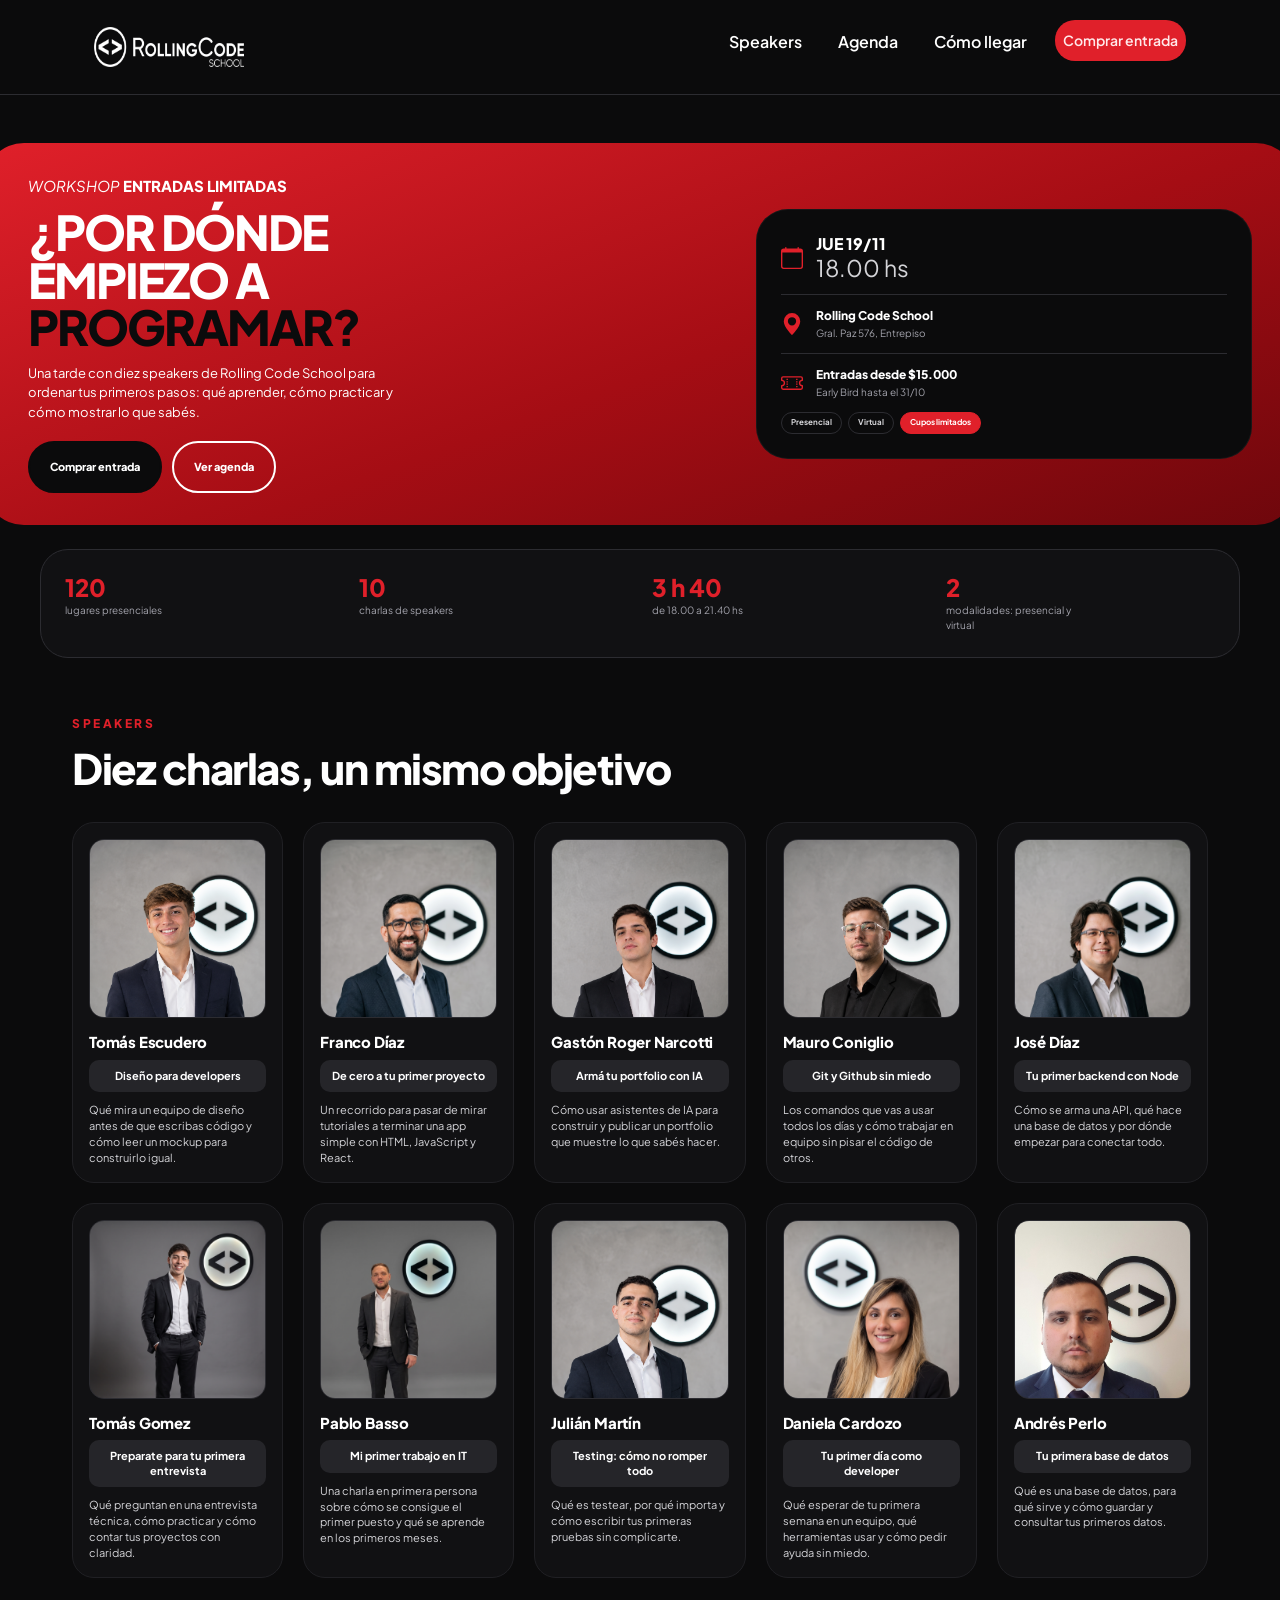
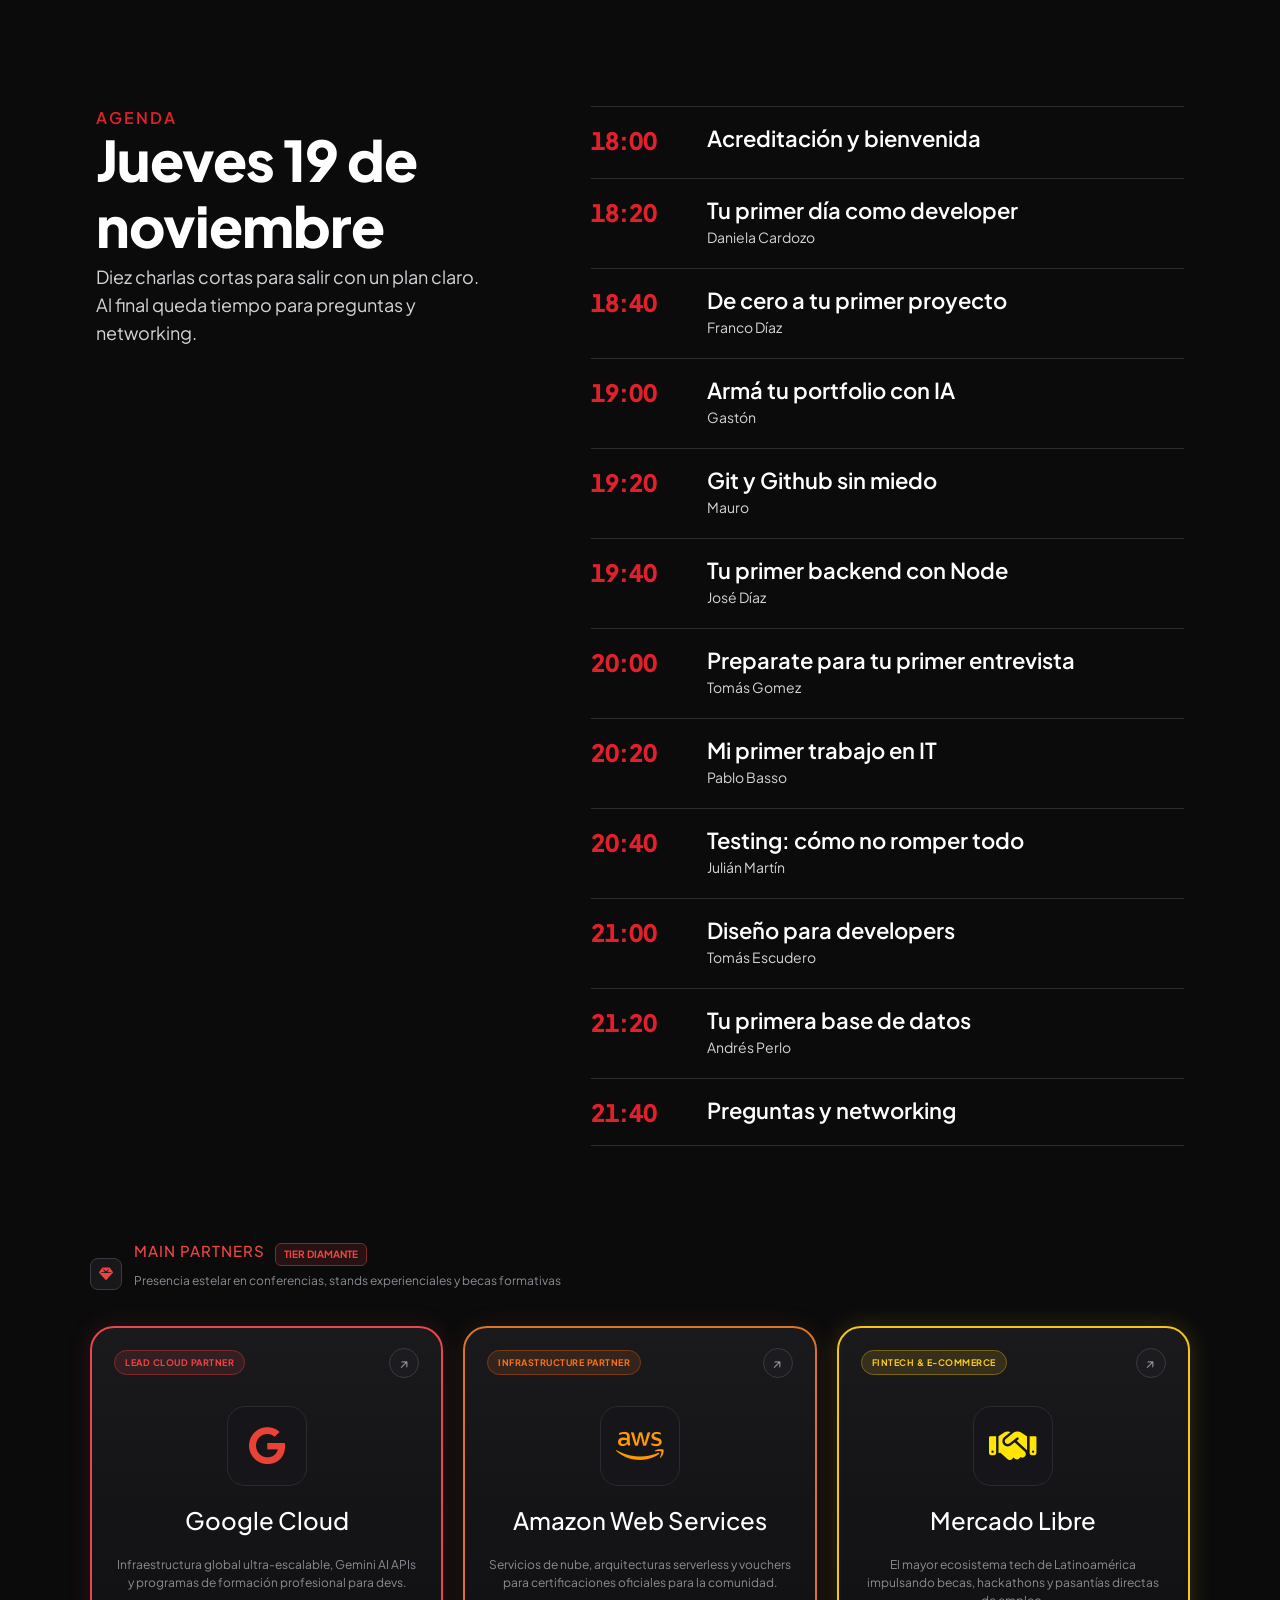
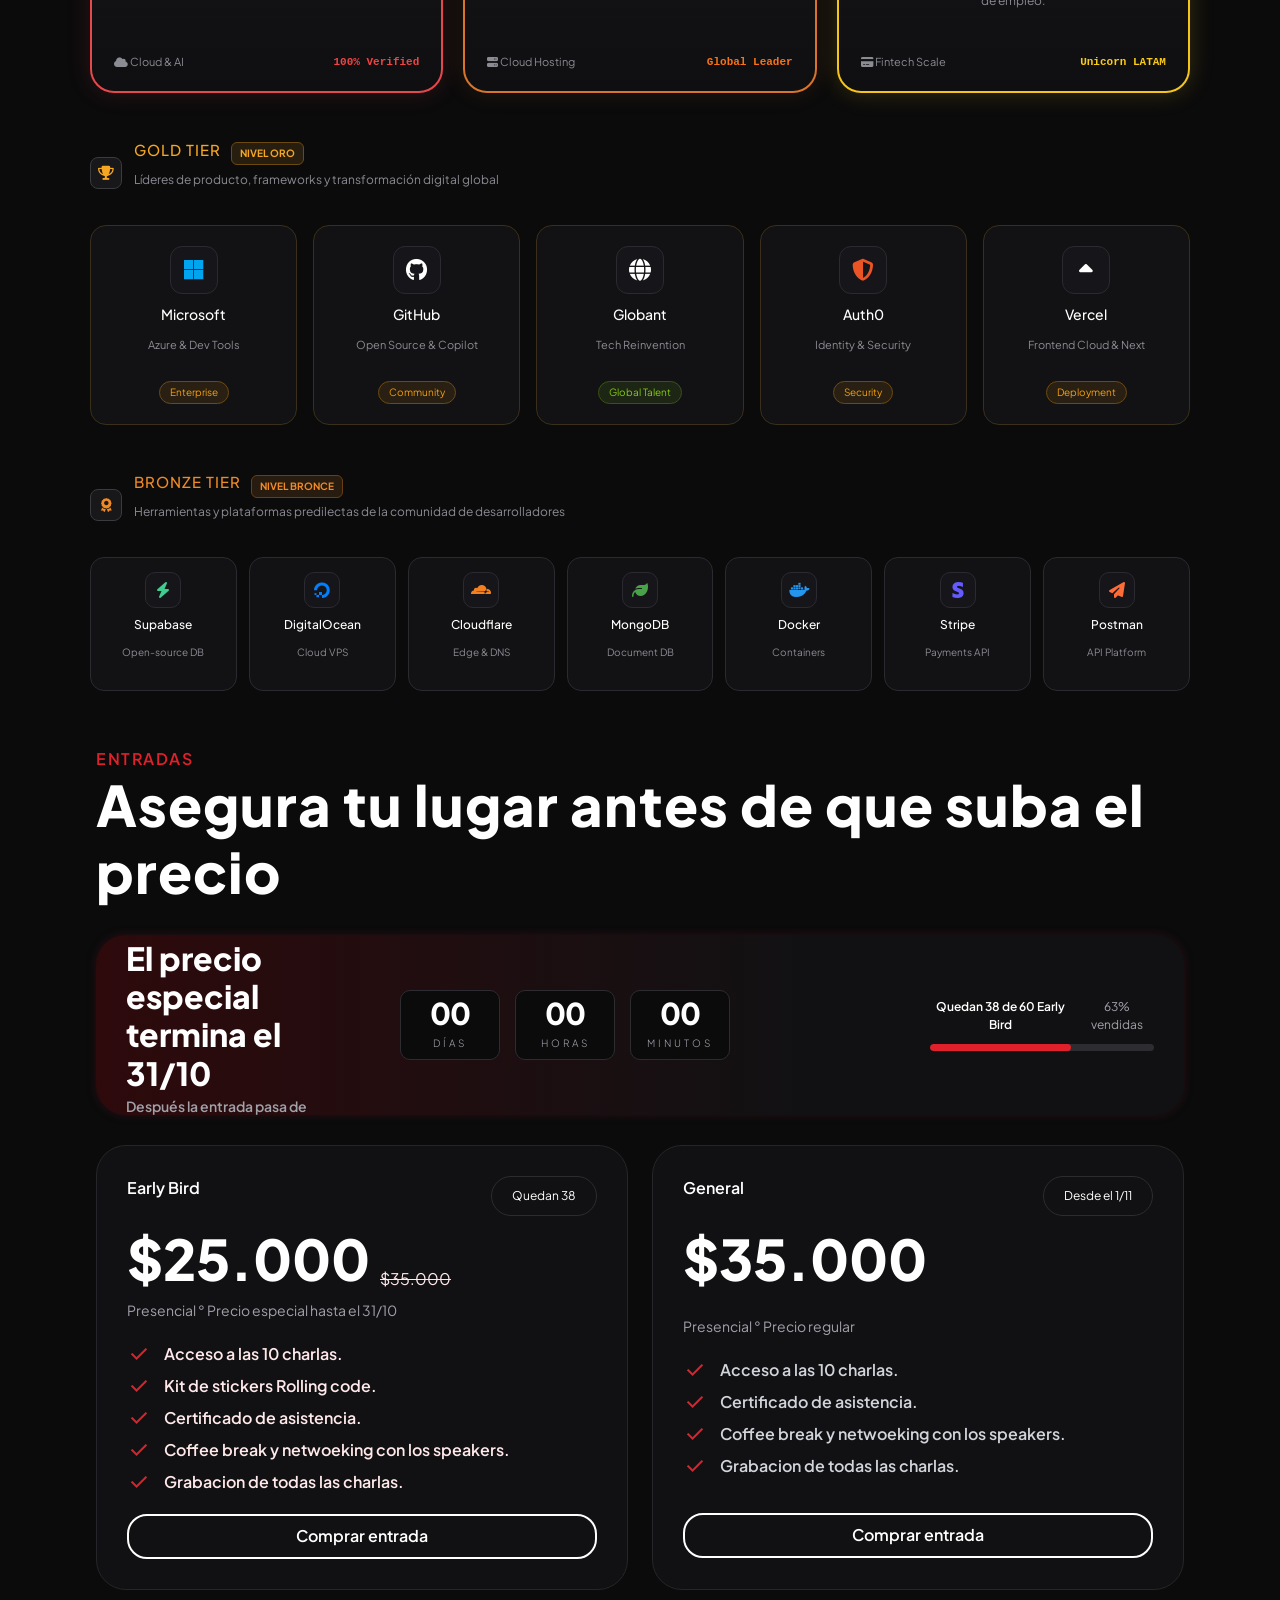
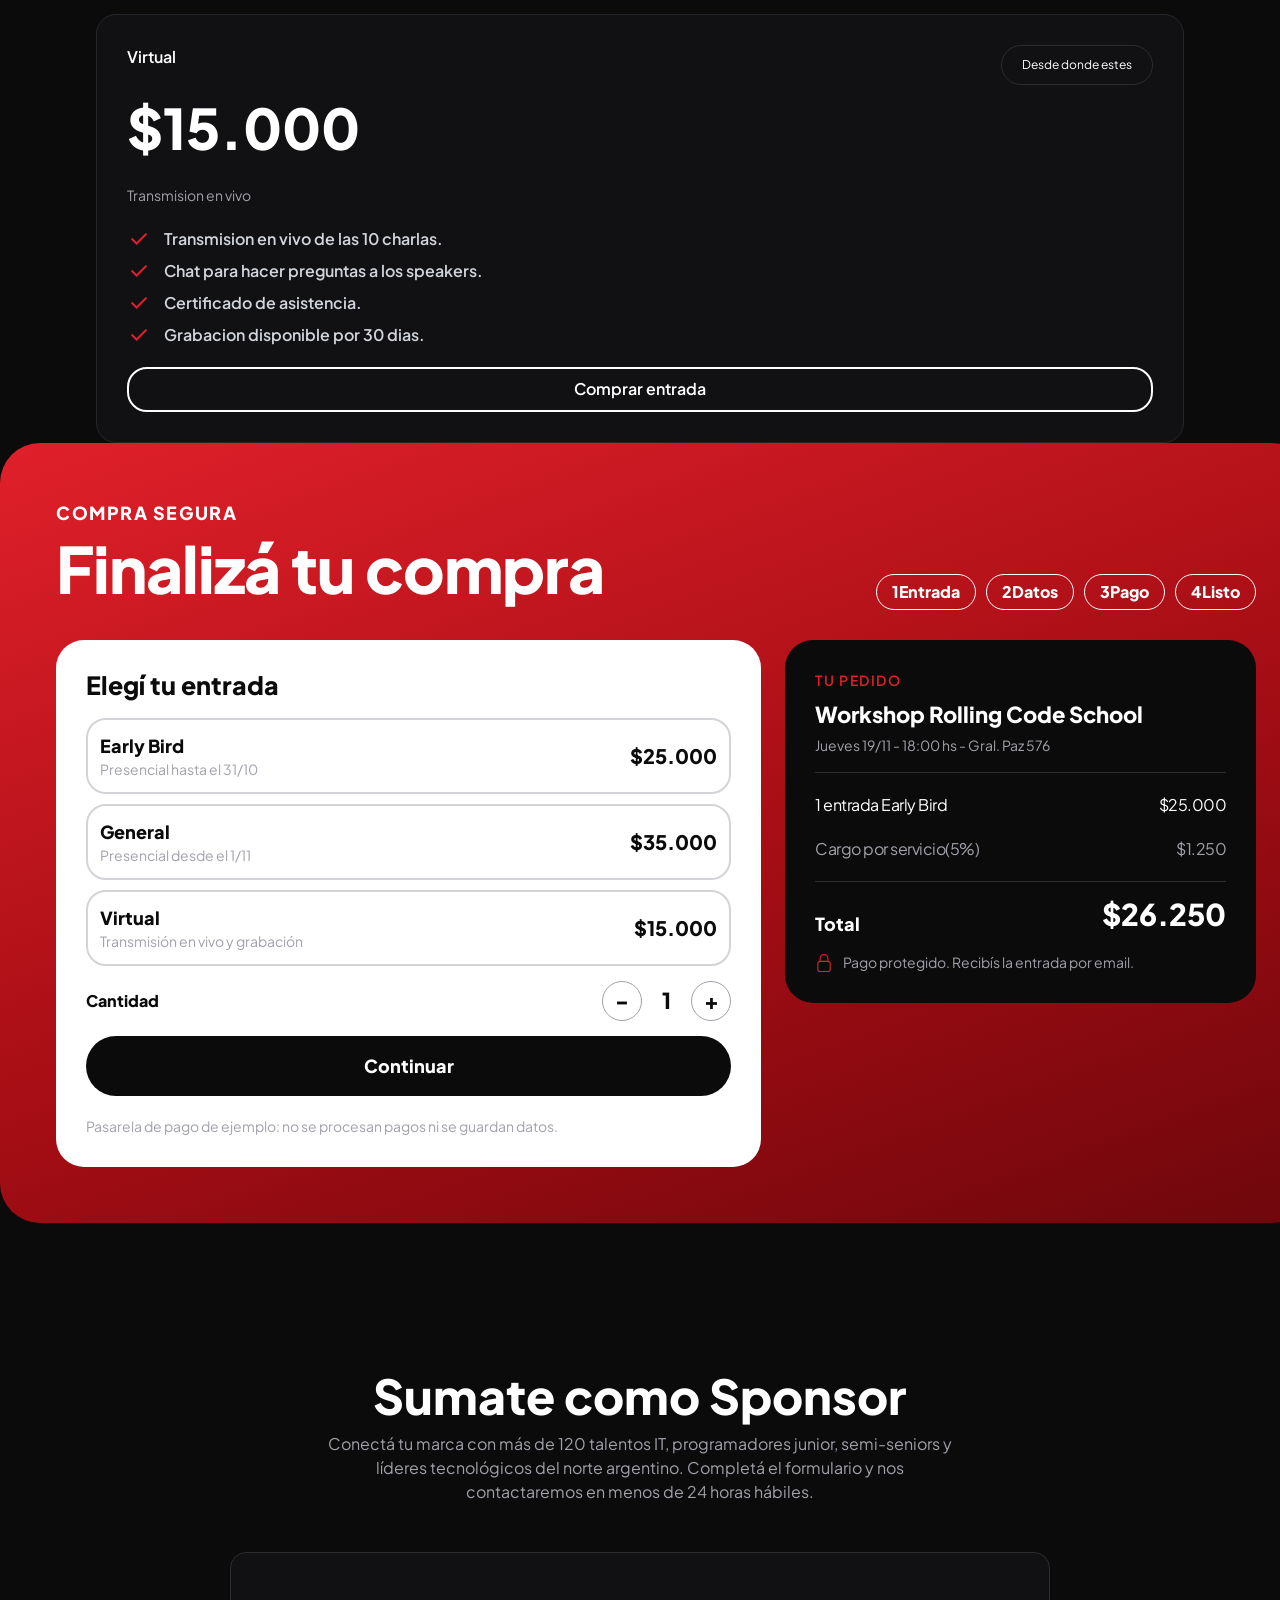
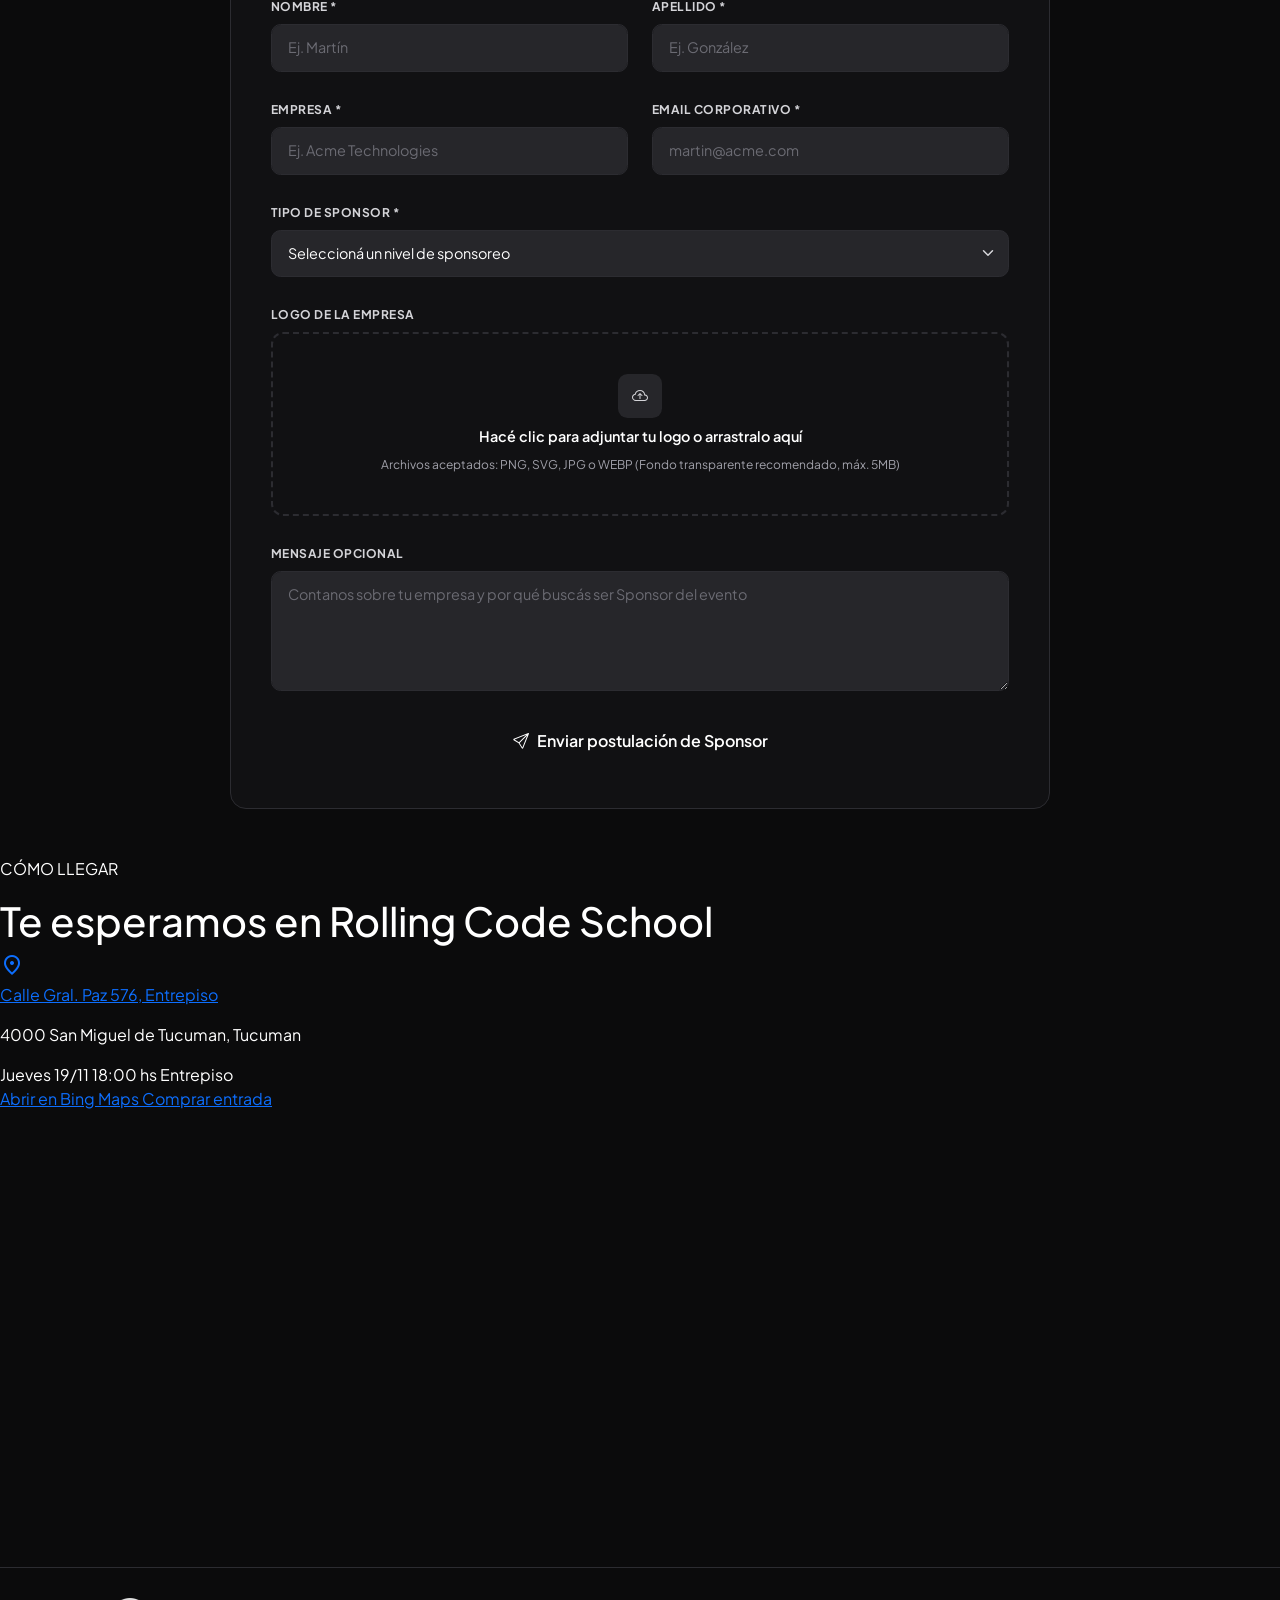
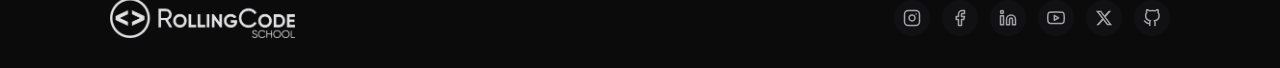
==== commit d259041a: "Merge branch 'main' into fix/responsivo" ====
--- a/index.html
+++ b/index.html
@@ -1,4 +1,3 @@
-
 <!doctype html>
 <html lang="en">
   <head>
@@ -11,16 +10,29 @@
       href="https://fonts.googleapis.com/css2?family=Plus+Jakarta+Sans:wght@200;300;400;600;800&display=swap"
       rel="stylesheet"
     />
- <link rel="stylesheet" href="https://cdnjs.cloudflare.com/ajax/libs/font-awesome/6.4.0/css/all.min.css">
+    <link
+      rel="stylesheet"
+      href="https://cdnjs.cloudflare.com/ajax/libs/font-awesome/6.4.0/css/all.min.css"
+    />
 
     <link
       href="https://cdn.jsdelivr.net/npm/bootstrap@5.3.3/dist/css/bootstrap.min.css"
       rel="stylesheet"
     />
-
-    <link rel="stylesheet" href="https://fonts.googleapis.com/css2?family=Material+Symbols+Outlined:opsz,wght,FILL,GRAD@24,400,0,0&icon_names=check" />
-
-    <link rel="stylesheet" href="https://fonts.googleapis.com/css2?family=Material+Symbols+Outlined:opsz,wght,FILL,GRAD@24,400,0,0&icon_names=location_on" />
+    <link
+      rel="stylesheet"
+      href="https://cdn.jsdelivr.net/npm/bootstrap-icons@1.13.1/font/bootstrap-icons.min.css"
+    />
+
+    <link
+      rel="stylesheet"
+      href="https://fonts.googleapis.com/css2?family=Material+Symbols+Outlined:opsz,wght,FILL,GRAD@24,400,0,0&icon_names=check"
+    />
+
+    <link
+      rel="stylesheet"
+      href="https://fonts.googleapis.com/css2?family=Material+Symbols+Outlined:opsz,wght,FILL,GRAD@24,400,0,0&icon_names=location_on"
+    />
 
     <link rel="preconnect" href="https://fonts.googleapis.com" />
     <link rel="preconnect" href="https://fonts.gstatic.com" crossorigin />
@@ -29,7 +41,7 @@
       rel="stylesheet"
     />
 
- <link
+    <link
       rel="stylesheet"
       href="https://fonts.googleapis.com/css2?family=Material+Symbols+Outlined"
     />
@@ -78,7 +90,9 @@
                 <a class="nav-link" href="#idUbicacion">Cómo llegar</a>
               </li>
               <li class="nav-item">
-                <a class="nav-link nav-link2" href="#idSectionPay">Comprar entrada</a>
+                <a class="nav-link nav-link2" href="#idSectionPay"
+                  >Comprar entrada</a
+                >
               </li>
             </ul>
           </div>
@@ -91,54 +105,40 @@
       <!-- INICIO SECCION HEADER -->
 
       <section class="workshop-container">
-
         <!-- SECCIÓN PRINCIPAL -->
         <section class="workshop-hero">
-
           <div class="row align-items-center">
-
             <!-- COLUMNA IZQUIERDA -->
             <div class="col-7 hero-content">
-
               <p class="eyebrow">
                 <span>WORKSHOP</span>
                 <strong>ENTRADAS LIMITADAS</strong>
               </p>
 
               <h1>
-                ¿POR DÓNDE<br>
-                EMPIEZO A<br>
+                ¿POR DÓNDE<br />
+                EMPIEZO A<br />
                 <span>PROGRAMAR?</span>
               </h1>
 
               <p class="hero-description">
-                Una tarde con diez speakers de Rolling Code School para
-                ordenar tus primeros pasos: qué aprender, cómo practicar
-                y cómo mostrar lo que sabés.
+                Una tarde con diez speakers de Rolling Code School para ordenar
+                tus primeros pasos: qué aprender, cómo practicar y cómo mostrar
+                lo que sabés.
               </p>
 
               <div class="hero-buttons">
-
-                <a href="#idSectionPay" class="btn-buy">
-                  Comprar entrada
-                </a>
-
-                <a href="#idAgenda" class="btn-outline">
-                  Ver agenda
-                </a>
-
-              </div>
-
+                <a href="#idSectionPay" class="btn-buy"> Comprar entrada </a>
+
+                <a href="#idAgenda" class="btn-outline"> Ver agenda </a>
+              </div>
             </div>
 
             <!-- COLUMNA DERECHA -->
             <div class="col-5 event-column">
-
               <div class="event-card" id="entradas">
-
                 <!-- FECHA Y HORA -->
                 <div class="event-item">
-
                   <svg
                     xmlns="http://www.w3.org/2000/svg"
                     width="22"
@@ -148,19 +148,19 @@
                     viewBox="0 0 16 16"
                     aria-hidden="true"
                   >
-                    <path d="M3.5 0a.5.5 0 0 1 .5.5V1h8V.5a.5.5 0 0 1 1 0V1h1a2 2 0 0 1 2 2v11a2 2 0 0 1-2 2H2a2 2 0 0 1-2-2V3a2 2 0 0 1 2-2h1V.5a.5.5 0 0 1 .5-.5M1 4v10a1 1 0 0 0 1 1h12a1 1 0 0 0 1-1V4z" />
+                    <path
+                      d="M3.5 0a.5.5 0 0 1 .5.5V1h8V.5a.5.5 0 0 1 1 0V1h1a2 2 0 0 1 2 2v11a2 2 0 0 1-2 2H2a2 2 0 0 1-2-2V3a2 2 0 0 1 2-2h1V.5a.5.5 0 0 1 .5-.5M1 4v10a1 1 0 0 0 1 1h12a1 1 0 0 0 1-1V4z"
+                    />
                   </svg>
 
                   <div class="event-info">
                     <h2>JUE 19/11</h2>
                     <p class="event-time">18.00 hs</p>
                   </div>
-
                 </div>
 
                 <!-- UBICACIÓN -->
                 <div class="event-item">
-
                   <svg
                     xmlns="http://www.w3.org/2000/svg"
                     width="22"
@@ -170,19 +170,19 @@
                     viewBox="0 0 16 16"
                     aria-hidden="true"
                   >
-                    <path d="M8 16s6-5.686 6-10A6 6 0 0 0 2 6c0 4.314 6 10 6 10m0-7a3 3 0 1 1 0-6 3 3 0 0 1 0 6" />
+                    <path
+                      d="M8 16s6-5.686 6-10A6 6 0 0 0 2 6c0 4.314 6 10 6 10m0-7a3 3 0 1 1 0-6 3 3 0 0 1 0 6"
+                    />
                   </svg>
 
                   <div class="event-info">
                     <h3>Rolling Code School</h3>
                     <p>Gral. Paz 576, Entrepiso</p>
                   </div>
-
                 </div>
 
                 <!-- ENTRADAS -->
                 <div class="event-item event-ticket">
-
                   <svg
                     xmlns="http://www.w3.org/2000/svg"
                     width="22"
@@ -192,41 +192,35 @@
                     viewBox="0 0 16 16"
                     aria-hidden="true"
                   >
-                    <path d="M4 4.85v.9h1v-.9zm7 0v.9h1v-.9zm-7 1.8v.9h1v-.9zm7 0v.9h1v-.9zm-7 1.8v.9h1v-.9zm7 0v.9h1v-.9zm-7 1.8v.9h1v-.9zm7 0v.9h1v-.9z" />
-                    <path d="M1.5 3A1.5 1.5 0 0 0 0 4.5V6a.5.5 0 0 0 .5.5 1.5 1.5 0 1 1 0 3 .5.5 0 0 0-.5.5v1.5A1.5 1.5 0 0 0 1.5 13h13a1.5 1.5 0 0 0 1.5-1.5V10a.5.5 0 0 0-.5-.5 1.5 1.5 0 0 1 0-3A.5.5 0 0 0 16 6V4.5A1.5 1.5 0 0 0 14.5 3zM1 4.5a.5.5 0 0 1 .5-.5h13a.5.5 0 0 1 .5.5v1.05a2.5 2.5 0 0 0 0 4.9v1.05a.5.5 0 0 1-.5.5h-13a.5.5 0 0 1-.5-.5v-1.05a2.5 2.5 0 0 0 0-4.9z" />
+                    <path
+                      d="M4 4.85v.9h1v-.9zm7 0v.9h1v-.9zm-7 1.8v.9h1v-.9zm7 0v.9h1v-.9zm-7 1.8v.9h1v-.9zm7 0v.9h1v-.9zm-7 1.8v.9h1v-.9zm7 0v.9h1v-.9z"
+                    />
+                    <path
+                      d="M1.5 3A1.5 1.5 0 0 0 0 4.5V6a.5.5 0 0 0 .5.5 1.5 1.5 0 1 1 0 3 .5.5 0 0 0-.5.5v1.5A1.5 1.5 0 0 0 1.5 13h13a1.5 1.5 0 0 0 1.5-1.5V10a.5.5 0 0 0-.5-.5 1.5 1.5 0 0 1 0-3A.5.5 0 0 0 16 6V4.5A1.5 1.5 0 0 0 14.5 3zM1 4.5a.5.5 0 0 1 .5-.5h13a.5.5 0 0 1 .5.5v1.05a2.5 2.5 0 0 0 0 4.9v1.05a.5.5 0 0 1-.5.5h-13a.5.5 0 0 1-.5-.5v-1.05a2.5 2.5 0 0 0 0-4.9z"
+                    />
                   </svg>
 
                   <div class="event-info">
                     <h3>Entradas desde $15.000</h3>
                     <p>Early Bird hasta el 31/10</p>
                   </div>
-
                 </div>
 
                 <!-- MODALIDADES -->
                 <div class="event-tags">
-
                   <span>Presencial</span>
 
                   <span>Virtual</span>
 
-                  <span class="tag-limited">
-                    Cupos limitados
-                  </span>
-
-                </div>
-
-              </div>
-
-            </div>
-
-          </div>
-
+                  <span class="tag-limited"> Cupos limitados </span>
+                </div>
+              </div>
+            </div>
+          </div>
         </section>
 
         <!-- ESTADÍSTICAS -->
         <section class="stats-section">
-
           <div class="stat">
             <h2>120</h2>
             <p>lugares presenciales</p>
@@ -244,42 +238,38 @@
 
           <div class="stat">
             <h2>2</h2>
-            <p>modalidades: presencial y<br>virtual</p>
-          </div>
-
+            <p>modalidades: presencial y<br />virtual</p>
+          </div>
         </section>
-
       </section>
 
       <!-- FIN SECCION HEADER -->
 
       <!-- INICIO SECCION SPEAKERS -->
-<section class="speakers-section" id="idSpeakers">
-
+      <section class="speakers-section" id="idSpeakers">
         <div class="speakers-heading">
           <span class="speakers-eyebrow">SPEAKERS</span>
           <h2>Diez charlas, un mismo objetivo</h2>
         </div>
 
         <div class="speakers-grid">
-
           <!--  1 -->
           <article class="speaker-card">
             <div class="speaker-image">
-              <img src="./img/Tomas Escudero.png" alt="">
+              <img src="./img/Tomas Escudero.png" alt="" />
             </div>
             <h3>Tomás Escudero</h3>
             <span class="speaker-topic">Diseño para developers</span>
             <p>
-              Qué mira un equipo de diseño antes de que escribas código y
-              cómo leer un mockup para construirlo igual.
+              Qué mira un equipo de diseño antes de que escribas código y cómo
+              leer un mockup para construirlo igual.
             </p>
           </article>
 
           <!--  2 -->
           <article class="speaker-card">
             <div class="speaker-image">
-              <img src="./img/Franco.jpg" alt="">
+              <img src="./img/Franco.jpg" alt="" />
             </div>
             <h3>Franco Díaz</h3>
             <span class="speaker-topic">De cero a tu primer proyecto</span>
@@ -292,33 +282,33 @@
           <!--  3 -->
           <article class="speaker-card">
             <div class="speaker-image">
-              <img src="./img/Gaston.png" alt="">
+              <img src="./img/Gaston.png" alt="" />
             </div>
             <h3>Gastón Roger Narcotti</h3>
             <span class="speaker-topic">Armá tu portfolio con IA</span>
             <p>
-              Cómo usar asistentes de IA para construir y publicar un
-              portfolio que muestre lo que sabés hacer.
+              Cómo usar asistentes de IA para construir y publicar un portfolio
+              que muestre lo que sabés hacer.
             </p>
           </article>
 
           <!--  4 -->
           <article class="speaker-card">
             <div class="speaker-image">
-              <img src="./img/Mauro.png" alt="">
+              <img src="./img/Mauro.png" alt="" />
             </div>
             <h3>Mauro Coniglio</h3>
             <span class="speaker-topic">Git y Github sin miedo</span>
             <p>
-              Los comandos que vas a usar todos los días y cómo trabajar
-              en equipo sin pisar el código de otros.
+              Los comandos que vas a usar todos los días y cómo trabajar en
+              equipo sin pisar el código de otros.
             </p>
           </article>
 
           <!-- 5 -->
           <article class="speaker-card">
             <div class="speaker-image">
-              <img src="./img/Jose.jpg" alt="">
+              <img src="./img/Jose.jpg" alt="" />
             </div>
             <h3>José Díaz</h3>
             <span class="speaker-topic">Tu primer backend con Node</span>
@@ -331,33 +321,35 @@
           <!-- 6 -->
           <article class="speaker-card">
             <div class="speaker-image">
-              <img src="./img/Tomas.jpg" alt="">
+              <img src="./img/Tomas.jpg" alt="" />
             </div>
             <h3>Tomás Gomez</h3>
-            <span class="speaker-topic">Preparate para tu primera entrevista</span>
+            <span class="speaker-topic"
+              >Preparate para tu primera entrevista</span
+            >
             <p>
-              Qué preguntan en una entrevista técnica, cómo practicar y
-              cómo contar tus proyectos con claridad.
+              Qué preguntan en una entrevista técnica, cómo practicar y cómo
+              contar tus proyectos con claridad.
             </p>
           </article>
 
           <!--  7 -->
           <article class="speaker-card">
             <div class="speaker-image">
-              <img src="./img/Pablo.jpg" alt="">
+              <img src="./img/Pablo.jpg" alt="" />
             </div>
             <h3>Pablo Basso</h3>
             <span class="speaker-topic">Mi primer trabajo en IT</span>
             <p>
-              Una charla en primera persona sobre cómo se consigue el
-              primer puesto y qué se aprende en los primeros meses.
+              Una charla en primera persona sobre cómo se consigue el primer
+              puesto y qué se aprende en los primeros meses.
             </p>
           </article>
 
           <!--  8 -->
           <article class="speaker-card">
             <div class="speaker-image">
-              <img src="./img/JULIAN MARTIN.png" alt="">
+              <img src="./img/JULIAN MARTIN.png" alt="" />
             </div>
             <h3>Julián Martín</h3>
             <span class="speaker-topic">Testing: cómo no romper todo</span>
@@ -370,20 +362,20 @@
           <!--  9 -->
           <article class="speaker-card">
             <div class="speaker-image">
-              <img src="./img/Daniela.jpg" alt="">
+              <img src="./img/Daniela.jpg" alt="" />
             </div>
             <h3>Daniela Cardozo</h3>
             <span class="speaker-topic">Tu primer día como developer</span>
             <p>
-              Qué esperar de tu primera semana en un equipo, qué
-              herramientas usar y cómo pedir ayuda sin miedo.
+              Qué esperar de tu primera semana en un equipo, qué herramientas
+              usar y cómo pedir ayuda sin miedo.
             </p>
           </article>
 
           <!--  10 -->
           <article class="speaker-card">
             <div class="speaker-image">
-              <img src="./img/Andres.jpeg" alt="">
+              <img src="./img/Andres.jpeg" alt="" />
             </div>
             <h3>Andrés Perlo</h3>
             <span class="speaker-topic">Tu primera base de datos</span>
@@ -392,17 +384,13 @@
               consultar tus primeros datos.
             </p>
           </article>
-
-        </div>
-
+        </div>
       </section>
-
 
       <!-- FIN SECCION SPEAKERS -->
 
       <!-- INICIO SECCION AGENDA -->
       <section class="sectionAgenda" id="idAgenda">
-
         <div class="agendaLeft">
           <span>AGENDA</span>
           <h2>Jueves 19 de</h2>
@@ -414,7 +402,6 @@
         </div>
 
         <div class="agendaRight">
-
           <div class="conteinerLine">
             <div class="horarioCharla"><span>18:00</span></div>
             <div class="temaCharla">
@@ -508,193 +495,233 @@
               <span>Preguntas y networking</span>
             </div>
           </div>
-
-        </div>
-
-
+        </div>
       </section>
 
-      </section> 
-
-
       <!-- FIN SECCION AGENDA -->
-         <main class="partners">
-
-    <!-- ================= MAIN PARTNERS ================= -->
-    <section class="tier">
-      <div class="tier-header">
-        <div class="tier-icon red"><i class="fa-solid fa-gem"></i></div>
-        <div>
-          <div class="tier-title-row">
-            <h2 class="tier-title red">MAIN PARTNERS</h2>
-            <span class="tier-badge badge-red">TIER DIAMANTE</span>
-          </div>
-          <p class="tier-subtitle">Presencia estelar en conferencias, stands experienciales y becas formativas</p>
-        </div>
-      </div>
-
-      <div class="main-cards">
-
-        <article class="main-card card-red">
-          <div class="card-top">
-            <span class="tag tag-red">LEAD CLOUD PARTNER</span>
-            <a href="#" class="arrow-btn">↗</a>
-          </div>
-          <div class="logo-box icon-google"><i class="fa-brands fa-google"></i></div>
-          <h3>Google Cloud</h3>
-          <p>Infraestructura global ultra-escalable, Gemini AI APIs y programas de formación profesional para devs.</p>
-          <div class="card-footer">
-            <span class="footer-left"><i class="fa-solid fa-cloud"></i> Cloud &amp; AI</span>
-            <span class="footer-right red">100% Verified</span>
-          </div>
-        </article>
-
-        <article class="main-card card-orange">
-          <div class="card-top">
-            <span class="tag tag-orange">INFRASTRUCTURE PARTNER</span>
-            <a href="#" class="arrow-btn">↗</a>
-          </div>
-          <div class="logo-box icon-aws"><i class="fa-brands fa-aws"></i></div>
-          <h3>Amazon Web Services</h3>
-          <p>Servicios de nube, arquitecturas serverless y vouchers para certificaciones oficiales para la comunidad.</p>
-          <div class="card-footer">
-            <span class="footer-left"><i class="fa-solid fa-server"></i> Cloud Hosting</span>
-            <span class="footer-right orange">Global Leader</span>
-          </div>
-        </article>
-
-        <article class="main-card card-yellow">
-          <div class="card-top">
-            <span class="tag tag-yellow">FINTECH &amp; E-COMMERCE</span>
-            <a href="#" class="arrow-btn">↗</a>
-          </div>
-          <div class="logo-box icon-ml"><i class="fa-solid fa-handshake"></i></div>
-          <h3>Mercado Libre</h3>
-          <p>El mayor ecosistema tech de Latinoamérica impulsando becas, hackathons y pasantías directas de empleo.</p>
-          <div class="card-footer">
-            <span class="footer-left"><i class="fa-solid fa-credit-card"></i> Fintech Scale</span>
-            <span class="footer-right yellow">Unicorn LATAM</span>
-          </div>
-        </article>
-
-      </div>
-    </section>
-
-    <!-- ================= GOLD TIER ================= -->
-    <section class="tier">
-      <div class="tier-header">
-        <div class="tier-icon gold"><i class="fa-solid fa-trophy"></i></div>
-        <div>
-          <div class="tier-title-row">
-            <h2 class="tier-title gold">GOLD TIER</h2>
-            <span class="tier-badge badge-gold">NIVEL ORO</span>
-          </div>
-          <p class="tier-subtitle">Líderes de producto, frameworks y transformación digital global</p>
-        </div>
-      </div>
-
-      <div class="gold-cards">
-
-        <article class="gold-card">
-          <div class="logo-box icon-microsoft"><i class="fa-brands fa-microsoft"></i></div>
-          <h4>Microsoft</h4>
-          <p>Azure &amp; Dev Tools</p>
-          <span class="pill pill-orange">Enterprise</span>
-        </article>
-
-        <article class="gold-card">
-          <div class="logo-box icon-white"><i class="fa-brands fa-github"></i></div>
-          <h4>GitHub</h4>
-          <p>Open Source &amp; Copilot</p>
-          <span class="pill pill-orange">Community</span>
-        </article>
-
-        <article class="gold-card">
-          <div class="logo-box icon-white"><i class="fa-solid fa-globe"></i></div>
-          <h4>Globant</h4>
-          <p>Tech Reinvention</p>
-          <span class="pill pill-green">Global Talent</span>
-        </article>
-
-        <article class="gold-card">
-          <div class="logo-box icon-auth0"><i class="fa-solid fa-shield-halved"></i></div>
-          <h4>Auth0</h4>
-          <p>Identity &amp; Security</p>
-          <span class="pill pill-orange">Security</span>
-        </article>
-
-        <article class="gold-card">
-          <div class="logo-box icon-white"><i class="fa-solid fa-caret-up"></i></div>
-          <h4>Vercel</h4>
-          <p>Frontend Cloud &amp; Next</p>
-          <span class="pill pill-orange">Deployment</span>
-        </article>
-
-      </div>
-    </section>
-
-    <!-- ================= BRONZE TIER ================= -->
-    <section class="tier">
-      <div class="tier-header">
-        <div class="tier-icon bronze"><i class="fa-solid fa-award"></i></div>
-        <div>
-          <div class="tier-title-row">
-            <h2 class="tier-title bronze">BRONZE TIER</h2>
-            <span class="tier-badge badge-bronze">NIVEL BRONCE</span>
-          </div>
-          <p class="tier-subtitle">Herramientas y plataformas predilectas de la comunidad de desarrolladores</p>
-        </div>
-      </div>
-
-      <div class="bronze-cards">
-
-        <article class="bronze-card">
-          <div class="logo-box icon-supabase"><i class="fa-solid fa-bolt"></i></div>
-          <h5>Supabase</h5>
-          <p>Open-source DB</p>
-        </article>
-
-        <article class="bronze-card">
-          <div class="logo-box icon-digitalocean"><i class="fa-brands fa-digital-ocean"></i></div>
-          <h5>DigitalOcean</h5>
-          <p>Cloud VPS</p>
-        </article>
-
-        <article class="bronze-card">
-          <div class="logo-box icon-cloudflare"><i class="fa-brands fa-cloudflare"></i></div>
-          <h5>Cloudflare</h5>
-          <p>Edge &amp; DNS</p>
-        </article>
-
-        <article class="bronze-card">
-          <div class="logo-box icon-mongodb"><i class="fa-solid fa-leaf"></i></div>
-          <h5>MongoDB</h5>
-          <p>Document DB</p>
-        </article>
-
-        <article class="bronze-card">
-          <div class="logo-box icon-docker"><i class="fa-brands fa-docker"></i></div>
-          <h5>Docker</h5>
-          <p>Containers</p>
-        </article>
-
-        <article class="bronze-card">
-          <div class="logo-box icon-stripe"><i class="fa-brands fa-stripe-s"></i></div>
-          <h5>Stripe</h5>
-          <p>Payments API</p>
-        </article>
-
-        <article class="bronze-card">
-          <div class="logo-box icon-postman"><i class="fa-solid fa-paper-plane"></i></div>
-          <h5>Postman</h5>
-          <p>API Platform</p>
-        </article>
-
-      </div>
-    </section>
-
-  </main>
-
+      <main class="partners">
+        <!-- ================= MAIN PARTNERS ================= -->
+        <section class="tier">
+          <div class="tier-header">
+            <div class="tier-icon red"><i class="fa-solid fa-gem"></i></div>
+            <div>
+              <div class="tier-title-row">
+                <h2 class="tier-title red">MAIN PARTNERS</h2>
+                <span class="tier-badge badge-red">TIER DIAMANTE</span>
+              </div>
+              <p class="tier-subtitle">
+                Presencia estelar en conferencias, stands experienciales y becas
+                formativas
+              </p>
+            </div>
+          </div>
+
+          <div class="main-cards">
+            <article class="main-card card-red">
+              <div class="card-top">
+                <span class="tag tag-red">LEAD CLOUD PARTNER</span>
+                <a href="#" class="arrow-btn">↗</a>
+              </div>
+              <div class="logo-box icon-google">
+                <i class="fa-brands fa-google"></i>
+              </div>
+              <h3>Google Cloud</h3>
+              <p>
+                Infraestructura global ultra-escalable, Gemini AI APIs y
+                programas de formación profesional para devs.
+              </p>
+              <div class="card-footer">
+                <span class="footer-left"
+                  ><i class="fa-solid fa-cloud"></i> Cloud &amp; AI</span
+                >
+                <span class="footer-right red">100% Verified</span>
+              </div>
+            </article>
+
+            <article class="main-card card-orange">
+              <div class="card-top">
+                <span class="tag tag-orange">INFRASTRUCTURE PARTNER</span>
+                <a href="#" class="arrow-btn">↗</a>
+              </div>
+              <div class="logo-box icon-aws">
+                <i class="fa-brands fa-aws"></i>
+              </div>
+              <h3>Amazon Web Services</h3>
+              <p>
+                Servicios de nube, arquitecturas serverless y vouchers para
+                certificaciones oficiales para la comunidad.
+              </p>
+              <div class="card-footer">
+                <span class="footer-left"
+                  ><i class="fa-solid fa-server"></i> Cloud Hosting</span
+                >
+                <span class="footer-right orange">Global Leader</span>
+              </div>
+            </article>
+
+            <article class="main-card card-yellow">
+              <div class="card-top">
+                <span class="tag tag-yellow">FINTECH &amp; E-COMMERCE</span>
+                <a href="#" class="arrow-btn">↗</a>
+              </div>
+              <div class="logo-box icon-ml">
+                <i class="fa-solid fa-handshake"></i>
+              </div>
+              <h3>Mercado Libre</h3>
+              <p>
+                El mayor ecosistema tech de Latinoamérica impulsando becas,
+                hackathons y pasantías directas de empleo.
+              </p>
+              <div class="card-footer">
+                <span class="footer-left"
+                  ><i class="fa-solid fa-credit-card"></i> Fintech Scale</span
+                >
+                <span class="footer-right yellow">Unicorn LATAM</span>
+              </div>
+            </article>
+          </div>
+        </section>
+
+        <!-- ================= GOLD TIER ================= -->
+        <section class="tier">
+          <div class="tier-header">
+            <div class="tier-icon gold"><i class="fa-solid fa-trophy"></i></div>
+            <div>
+              <div class="tier-title-row">
+                <h2 class="tier-title gold">GOLD TIER</h2>
+                <span class="tier-badge badge-gold">NIVEL ORO</span>
+              </div>
+              <p class="tier-subtitle">
+                Líderes de producto, frameworks y transformación digital global
+              </p>
+            </div>
+          </div>
+
+          <div class="gold-cards">
+            <article class="gold-card">
+              <div class="logo-box icon-microsoft">
+                <i class="fa-brands fa-microsoft"></i>
+              </div>
+              <h4>Microsoft</h4>
+              <p>Azure &amp; Dev Tools</p>
+              <span class="pill pill-orange">Enterprise</span>
+            </article>
+
+            <article class="gold-card">
+              <div class="logo-box icon-white">
+                <i class="fa-brands fa-github"></i>
+              </div>
+              <h4>GitHub</h4>
+              <p>Open Source &amp; Copilot</p>
+              <span class="pill pill-orange">Community</span>
+            </article>
+
+            <article class="gold-card">
+              <div class="logo-box icon-white">
+                <i class="fa-solid fa-globe"></i>
+              </div>
+              <h4>Globant</h4>
+              <p>Tech Reinvention</p>
+              <span class="pill pill-green">Global Talent</span>
+            </article>
+
+            <article class="gold-card">
+              <div class="logo-box icon-auth0">
+                <i class="fa-solid fa-shield-halved"></i>
+              </div>
+              <h4>Auth0</h4>
+              <p>Identity &amp; Security</p>
+              <span class="pill pill-orange">Security</span>
+            </article>
+
+            <article class="gold-card">
+              <div class="logo-box icon-white">
+                <i class="fa-solid fa-caret-up"></i>
+              </div>
+              <h4>Vercel</h4>
+              <p>Frontend Cloud &amp; Next</p>
+              <span class="pill pill-orange">Deployment</span>
+            </article>
+          </div>
+        </section>
+
+        <!-- ================= BRONZE TIER ================= -->
+        <section class="tier">
+          <div class="tier-header">
+            <div class="tier-icon bronze">
+              <i class="fa-solid fa-award"></i>
+            </div>
+            <div>
+              <div class="tier-title-row">
+                <h2 class="tier-title bronze">BRONZE TIER</h2>
+                <span class="tier-badge badge-bronze">NIVEL BRONCE</span>
+              </div>
+              <p class="tier-subtitle">
+                Herramientas y plataformas predilectas de la comunidad de
+                desarrolladores
+              </p>
+            </div>
+          </div>
+
+          <div class="bronze-cards">
+            <article class="bronze-card">
+              <div class="logo-box icon-supabase">
+                <i class="fa-solid fa-bolt"></i>
+              </div>
+              <h5>Supabase</h5>
+              <p>Open-source DB</p>
+            </article>
+
+            <article class="bronze-card">
+              <div class="logo-box icon-digitalocean">
+                <i class="fa-brands fa-digital-ocean"></i>
+              </div>
+              <h5>DigitalOcean</h5>
+              <p>Cloud VPS</p>
+            </article>
+
+            <article class="bronze-card">
+              <div class="logo-box icon-cloudflare">
+                <i class="fa-brands fa-cloudflare"></i>
+              </div>
+              <h5>Cloudflare</h5>
+              <p>Edge &amp; DNS</p>
+            </article>
+
+            <article class="bronze-card">
+              <div class="logo-box icon-mongodb">
+                <i class="fa-solid fa-leaf"></i>
+              </div>
+              <h5>MongoDB</h5>
+              <p>Document DB</p>
+            </article>
+
+            <article class="bronze-card">
+              <div class="logo-box icon-docker">
+                <i class="fa-brands fa-docker"></i>
+              </div>
+              <h5>Docker</h5>
+              <p>Containers</p>
+            </article>
+
+            <article class="bronze-card">
+              <div class="logo-box icon-stripe">
+                <i class="fa-brands fa-stripe-s"></i>
+              </div>
+              <h5>Stripe</h5>
+              <p>Payments API</p>
+            </article>
+
+            <article class="bronze-card">
+              <div class="logo-box icon-postman">
+                <i class="fa-solid fa-paper-plane"></i>
+              </div>
+              <h5>Postman</h5>
+              <p>API Platform</p>
+            </article>
+          </div>
+        </section>
+      </main>
 
       <!-- INICIO SECCION PRECIOS -->
       <div class="entrada">
@@ -710,15 +737,15 @@
         <div class="preSale">
           <section class="contador">
             <div class="contador-item">
-              <span>17</span>
+              <span id="dias">00</span>
               <p>DÍAS</p>
             </div>
             <div class="contador-item">
-              <span>09</span>
+              <span id="horas">00</span>
               <p>HORAS</p>
             </div>
             <div class="contador-item">
-              <span>24</span>
+              <span id="minutos">00</span>
               <p>MINUTOS</p>
             </div>
           </section>
@@ -740,44 +767,44 @@
             <span>Quedan 38</span>
           </span>
           <div class="preciosValores">
-  <p>$25.000</p>
-  <span class="precioAnterior">$35.000</span>
-</div>
+            <p>$25.000</p>
+            <span class="precioAnterior">$35.000</span>
+          </div>
           <p>Presencial ° Precio especial hasta el 31/10</p>
           <div class="span2">
-            <a href="">
+            <a href="#idSectionPay">
               <span class="material-symbols-outlined">check</span>
               <span class="textoBeneficio"> Acceso a las 10 charlas. </span>
             </a>
-            <a href="">
+            <a href="#idSectionPay">
               <span class="material-symbols-outlined">check</span>
               <span class="textoBeneficio">
                 Kit de stickers Rolling code.
               </span>
             </a>
-            <a href="">
+            <a href="#idSectionPay">
               <span class="material-symbols-outlined">check</span>
               <span class="textoBeneficio"> Certificado de asistencia. </span>
             </a>
-            <a href="">
+            <a href="#idSectionPay">
               <span class="material-symbols-outlined">check</span>
               <span class="textoBeneficio">
                 Coffee break y netwoeking con los speakers.
               </span>
             </a>
-            <a href="">
+            <a href="#idSectionPay">
               <span class="material-symbols-outlined">check</span>
               <span class="textoBeneficio">
                 Grabacion de todas las charlas.
               </span>
             </a>
           </div>
+          <a href="#idSectionPay">
           <button class="boton1">Comprar entrada</button>
+          </a>
         </div>
         <!-- PARTE DOS -->
-       
-      
-      
+
         <div class="caja precio1">
           <span class="span1">
             <p>General</p>
@@ -788,28 +815,30 @@
           </div>
           <p>Presencial ° Precio regular</p>
           <div class="span2">
-            <a href="">
+            <a href="#idSectionPay">
               <span class="material-symbols-outlined">check</span>
               <span class="textoBeneficio"> Acceso a las 10 charlas. </span>
             </a>
-            <a href="">
+            <a href="#idSectionPay">
               <span class="material-symbols-outlined">check</span>
               <span class="textoBeneficio"> Certificado de asistencia. </span>
             </a>
-            <a href="">
+            <a href="#idSectionPay">
               <span class="material-symbols-outlined">check</span>
               <span class="textoBeneficio">
                 Coffee break y netwoeking con los speakers.
               </span>
             </a>
-            <a href="">
+            <a href="#idSectionPay">
               <span class="material-symbols-outlined">check</span>
               <span class="textoBeneficio">
                 Grabacion de todas las charlas.
               </span>
             </a>
           </div>
+          <a href="#idSectionPay">
           <button class="boton2">Comprar entrada</button>
+          </a>
         </div>
         <!-- PARTE TRES -->
 
@@ -823,23 +852,23 @@
           </div>
           <p>Transmision en vivo</p>
           <div class="span2">
-            <a href="">
+            <a href="#idSectionPay">
               <span class="material-symbols-outlined">check</span>
               <span class="textoBeneficio">
                 Transmision en vivo de las 10 charlas.
               </span>
             </a>
-            <a href="">
+            <a href="#idSectionPay">
               <span class="material-symbols-outlined">check</span>
               <span class="textoBeneficio"
                 >Chat para hacer preguntas a los speakers.
               </span>
             </a>
-            <a href="">
+            <a href="#idSectionPay">
               <span class="material-symbols-outlined">check</span>
               <span class="textoBeneficio"> Certificado de asistencia. </span>
             </a>
-            <a href="">
+            <a href="#idSectionPay">
               <span class="material-symbols-outlined">check</span>
               <span class="textoBeneficio">
                 Grabacion disponible por 30 dias.
@@ -847,7 +876,7 @@
             </a>
           </div>
           <a href="#idSectionPay">
-          <button class="boton3">Comprar entrada</button>
+            <button class="boton3">Comprar entrada</button>
           </a>
         </div>
       </div>
@@ -865,16 +894,16 @@
             </div>
             <div>
               <a href="/pages/error404.html">
-              <button>1Entrada</button>
+                <button>1Entrada</button>
               </a>
               <a href="/pages/error404.html">
-              <button>2Datos</button>
+                <button>2Datos</button>
               </a>
               <a href="/pages/error404.html">
-              <button>3Pago</button>
+                <button>3Pago</button>
               </a>
               <a href="/pages/error404.html">
-              <button>4Listo</button>
+                <button>4Listo</button>
               </a>
             </div>
           </div>
@@ -882,58 +911,88 @@
             <div class="Entry">
               <h3>Elegí tu entrada</h3>
               <div class="option">
-                <div class="optionEntry">
+                <div
+                  class="optionEntry activa"
+                  role="checkbox"
+                  aria-checked="true"
+                  tabindex="0"
+                  data-nombre="Early Bird"
+                  data-precio="25000"
+                >
                   <div>
                     <span class="titleOption">Early Bird</span>
                     <span class="descriptionOption"
                       >Presencial hasta el 31/10</span
                     >
                   </div>
-                  <div>
-                    <span class="priceOption">$25.000</span>
-                  </div>
-                </div>
-
-                <div class="optionEntry">
+                  <div><span class="priceOption">$25.000</span></div>
+                </div>
+
+                <div
+                  class="optionEntry"
+                  role="checkbox"
+                  aria-checked="false"
+                  tabindex="0"
+                  data-nombre="General"
+                  data-precio="35000"
+                >
                   <div>
                     <span class="titleOption">General</span>
                     <span class="descriptionOption"
                       >Presencial desde el 1/11</span
                     >
                   </div>
-                  <div>
-                    <span class="priceOption">$35.000</span>
-                  </div>
-                </div>
-
-                <div class="optionEntry">
+                  <div><span class="priceOption">$35.000</span></div>
+                </div>
+
+                <div
+                  class="optionEntry"
+                  role="checkbox"
+                  aria-checked="false"
+                  tabindex="0"
+                  data-nombre="Virtual"
+                  data-precio="15000"
+                >
                   <div>
                     <span class="titleOption">Virtual</span>
                     <span class="descriptionOption"
                       >Transmisión en vivo y grabación</span
                     >
                   </div>
-                  <div>
-                    <span class="priceOption">$15.000</span>
-                  </div>
+                  <div><span class="priceOption">$15.000</span></div>
                 </div>
               </div>
 
               <div class="cantEntry">
                 <div><span>Cantidad</span></div>
                 <div>
-                  <a href="/pages/error404.html">
-                  <button><span>-</span></button>
-                  </a>
-                  <span>1</span>
-                  <a href="/pages/error404.html">
-                  <button><span>+</span></button>
-                  </a>
-                </div>
-              </div>
-              <a href="/pages/error404.html">
-              <button class="continueEntry">Continuar</button>
-              </a>
+                  <button
+                    type="button"
+                    id="btnMenos"
+                    aria-label="Disminuir cantidad"
+                  >
+                    <span>-</span>
+                  </button>
+                  <span id="cantidadEntradas">1</span>
+                  <button
+                    type="button"
+                    id="btnMas"
+                    aria-label="Aumentar cantidad"
+                  >
+                    <span>+</span>
+                  </button>
+                </div>
+              </div>
+
+              <button
+                type="button"
+                class="continueEntry"
+                data-bs-toggle="modal"
+                data-bs-target="#miModal"
+              >
+                Continuar
+              </button>
+
               <span class="spanEntry">
                 Pasarela de pago de ejemplo: no se procesan pagos ni se guardan
                 datos.
@@ -951,19 +1010,15 @@
                 </div>
               </div>
               <div class="centerOrder">
-                <div>
-                  <span>1 entrada Early Bird</span>
-                  <span>$25.000</span>
-                </div>
                 <div class="serviceCharge">
                   <span>Cargo por servicio(5%)</span>
-                  <span>$1.250</span>
+                  <span id="cargoServicio">$1.250</span>
                 </div>
               </div>
               <div class="downOrder">
                 <div>
                   <span class="totalDownOrder">Total</span>
-                  <span class="priceDownOrder">$26.250</span>
+                  <span class="priceDownOrder" id="totalPedido">$26.250</span>
                 </div>
                 <div>
                   <svg
@@ -988,283 +1043,488 @@
       </section>
 
       <!-- FIN SECCION PASARELA DE PAGOS -->
+      <!-- INICIO PAGO -->
+      <div
+        class="modal fade"
+        id="miModal"
+        tabindex="-1"
+        aria-labelledby="tituloModal"
+        aria-hidden="true"
+      >
+        <div class="modal-dialog modal-dialog-centered modal-lg">
+          <div class="modal-content checkout-modal">
+            <div class="modal-header checkout-header">
+              <div>
+                <h2 class="modal-title" id="tituloModal">Finaliza tu compra</h2>
+                <p>Ingresa los datos de tu tarjeta para confirmar la compra.</p>
+              </div>
+              <button
+                type="button"
+                class="btn-close"
+                data-bs-dismiss="modal"
+                aria-label="Cerrar"
+              ></button>
+            </div>
+            <div class="modal-body checkout-body">
+              <div class="planS">
+                <div class="planInfo">
+                  <p>PLAN SELECCIONADO</p>
+                  <div class="planName">
+                    <h6 id="planNombre">Early Bird</h6>
+                    <span id="planAviso">POR TIEMPO LIMITADO</span>
+                  </div>
+                </div>
+                <div class="planD">
+                  <p>Total a abonar</p>
+                  <h4 id="planTotal">$25.000</h4>
+                </div>
+              </div>
+              <h4 class="payment-heading">Medios de pago</h4>
+              <div class="payment-options">
+                <input
+                  class="radio"
+                  name="radios"
+                  type="radio"
+                  id="radioMP"
+                  checked
+                />
+                <label class="payment-label" for="radioMP">
+                  <span class="radio-indicator"></span>
+                  <i class="bi bi-wallet2 payment-icon"></i>
+                  <span class="payment-method-text">
+                    <strong>Mercado Pago</strong>
+                    <small>Tus medios de pago preferidos</small>
+                  </span>
+                </label>
+                <div class="payment-content mercado-pago">
+                  <h4>Pagá con tu cuenta de Mercado Pago</h4>
+                  <p>Usá tus tarjetas guardadas o tu dinero disponible.</p>
+                  <a href="./pages/error404.html" class="mercado-pago-btn">
+                    <i class="bi bi-lock-fill"></i>
+                    <span>Pagar</span>
+                  </a>
+                </div>
+                <input
+                  class="radio"
+                  name="radios"
+                  type="radio"
+                  id="radioTarjeta"
+                />
+                <label class="payment-label" for="radioTarjeta">
+                  <span class="radio-indicator"></span>
+                  <i class="bi bi-credit-card payment-icon"></i>
+                  <span class="payment-method-text">
+                    <strong>Tarjeta de crédito y débito</strong>
+                    <small>Pagá con tu tarjeta</small>
+                  </span>
+                </label>
+                <div class="payment-content tarjeta">
+                  <form
+                    class="paymentForm"
+                    action="./pages/error404.html"
+                    method="get"
+                  >
+                    <div class="formGroup">
+                      <label for="cardNumber">Número de tarjeta</label>
+                      <input
+                        type="text"
+                        id="cardNumber"
+                        placeholder="0000 0000 0000 0000"
+                        autocomplete="cc-number"
+                        inputmode="numeric"
+                        required
+                      />
+                    </div>
+                    <div class="formRow">
+                      <div class="formGroup">
+                        <label for="expiry">Vencimiento</label>
+                        <input
+                          type="text"
+                          id="expiry"
+                          placeholder="MM/AA"
+                          autocomplete="cc-exp"
+                          required
+                        />
+                      </div>
+                      <div class="formGroup">
+                        <label for="cvv">Código de seguridad</label>
+                        <input
+                          type="password"
+                          id="cvv"
+                          placeholder="CVV"
+                          autocomplete="cc-csc"
+                          inputmode="numeric"
+                          required
+                        />
+                      </div>
+                    </div>
+                    <div class="formGroup">
+                      <label for="holder">
+                        Nombre del titular (como aparece en la tarjeta)
+                      </label>
+                      <input
+                        type="text"
+                        id="holder"
+                        placeholder="Nombre y apellido"
+                        autocomplete="cc-name"
+                        required
+                      />
+                    </div>
+                    <div class="formGroup">
+                      <label for="document">Documento del titular</label>
+                      <input
+                        type="text"
+                        id="document"
+                        placeholder="Número de documento"
+                        inputmode="numeric"
+                        required
+                      />
+                    </div>
+                    <div class="formGroup">
+                      <label for="email">E-mail</label>
+                      <input
+                        type="email"
+                        id="email"
+                        placeholder="ejemplo@correo.com"
+                        autocomplete="email"
+                        required
+                      />
+                    </div>
+                    <button type="submit" class="payButton">
+                      <i class="bi bi-lock-fill"></i>
+                      Pagar
+                    </button>
+                  </form>
+                </div>
+              </div>
+            </div>
+          </div>
+        </div>
+      </div>
+      <!-- FIN PAGO -->
 
       <!-- INICIO SECCION SUMATE -->
 
-            <section class="container sectionSumate py-5">
-      <header class="text-center mb-5">
-        <h1 class="sponsor-title">Sumate como Sponsor</h1>
-        <p class="sponsor-lead">
-          Conectá tu marca con más de 120 talentos IT, programadores junior,
-          semi-seniors y líderes tecnológicos del norte argentino. Completá el
-          formulario y nos contactaremos en menos de 24 horas hábiles.
-        </p>
-      </header>
-
-      <section class="sponsor-card">
-        <form id="sponsorForm" novalidate>
-          <div class="row g-4">
-            <div class="col-md-6">
-              <label for="nombre" class="form-label"
-                >Nombre <span class="req">*</span></label
-              >
-              <input
-                type="text"
-                class="form-control"
-                id="nombre"
-                name="nombre"
-                placeholder="Ej. Martín"
-                required
-                minlength="3"
-                maxlength="254"
-              />
-            </div>
-
-            <div class="col-md-6">
-              <label for="apellido" class="form-label"
-                >Apellido <span class="req">*</span></label
-              >
-              <input
-                type="text"
-                class="form-control"
-                id="apellido"
-                name="apellido"
-                placeholder="Ej. González"
-                required
-                minlength="3"
-                maxlength="254"
-              />
-            </div>
-
-            <div class="col-md-6">
-              <label for="empresa" class="form-label"
-                >Empresa <span class="req">*</span></label
-              >
-              <input
-                type="text"
-                class="form-control"
-                id="empresa"
-                name="empresa"
-                placeholder="Ej. Acme Technologies"
-                required
-                minlength="3"
-                maxlength="254"
-              />
-            </div>
-
-            <div class="col-md-6">
-              <label for="email" class="form-label"
-                >Email corporativo <span class="req">*</span></label
-              >
-              <input
-                type="email"
-                class="form-control"
-                id="email"
-                name="email"
-                placeholder="martin@acme.com"
-                required
-                autocomplete="email"
-              />
-              <div class="invalid-feedback" id="emailError">Ingrese un mail con el fomrato mail@mail.com</div>
-            </div>
-
-            <div class="col-12">
-              <label for="tipo" class="form-label"
-                >Tipo de sponsor <span class="req">*</span></label
-              >
-              <select class="form-select" id="tipo" name="tipo" required>
-                <option value="" selected disabled>
-                  Seleccioná un nivel de sponsoreo
-                </option>
-                <option value="diamante">Main Partner (Diamante)</option>
-                <option value="oro">Gold (Oro)</option>
-                <option value="bronce">Bronze (Bronce)</option>
-              </select>
-            </div>
-
-            <div class="col-12">
-              <label class="form-label" for="logo">Logo de la empresa</label>
-              <label for="logo" class="upload-zone" id="dropZone">
-                <span class="upload-icon"
-                  ><svg
+      <section class="container sectionSumate py-5">
+        <header class="text-center mb-5">
+          <h1 class="sponsor-title">Sumate como Sponsor</h1>
+          <p class="sponsor-lead">
+            Conectá tu marca con más de 120 talentos IT, programadores junior,
+            semi-seniors y líderes tecnológicos del norte argentino. Completá el
+            formulario y nos contactaremos en menos de 24 horas hábiles.
+          </p>
+        </header>
+
+        <section class="sponsor-card">
+          <form id="sponsorForm">
+            <div class="row g-4">
+              <div class="col-md-6">
+                <label for="nombre" class="form-label"
+                  >Nombre <span class="req">*</span></label
+                >
+                <input
+                  type="text"
+                  class="form-control"
+                  id="nombre"
+                  name="nombre"
+                  placeholder="Ej. Martín"
+                  required
+                  minlength="3"
+                  maxlength="254"
+                />
+              </div>
+
+              <div class="col-md-6">
+                <label for="apellido" class="form-label"
+                  >Apellido <span class="req">*</span></label
+                >
+                <input
+                  type="text"
+                  class="form-control"
+                  id="apellido"
+                  name="apellido"
+                  placeholder="Ej. González"
+                  required
+                  minlength="3"
+                  maxlength="254"
+                />
+              </div>
+
+              <div class="col-md-6">
+                <label for="empresa" class="form-label"
+                  >Empresa <span class="req">*</span></label
+                >
+                <input
+                  type="text"
+                  class="form-control"
+                  id="empresa"
+                  name="empresa"
+                  placeholder="Ej. Acme Technologies"
+                  required
+                  minlength="3"
+                  maxlength="254"
+                />
+              </div>
+
+              <div class="col-md-6">
+                <label for="email" class="form-label"
+                  >Email corporativo <span class="req">*</span></label
+                >
+                <input
+                  type="email"
+                  class="form-control"
+                  id="email"
+                  name="email"
+                  placeholder="martin@acme.com"
+                  required
+                  autocomplete="email"
+                />
+                <div class="invalid-feedback" id="emailError">
+                  Ingrese un mail con el fomrato mail@mail.com
+                </div>
+              </div>
+
+              <div class="col-12">
+                <label for="tipo" class="form-label"
+                  >Tipo de sponsor <span class="req">*</span></label
+                >
+                <select class="form-select" id="tipo" name="tipo" required>
+                  <option value="" selected disabled>
+                    Seleccioná un nivel de sponsoreo
+                  </option>
+                  <option value="diamante">Main Partner (Diamante)</option>
+                  <option value="oro">Gold (Oro)</option>
+                  <option value="bronce">Bronze (Bronce)</option>
+                </select>
+              </div>
+
+              <div class="col-12">
+                <label class="form-label" for="logo">Logo de la empresa</label>
+                <label for="logo" class="upload-zone" id="dropZone">
+                  <span class="upload-icon"
+                    ><svg
+                      xmlns="http://www.w3.org/2000/svg"
+                      width="16"
+                      height="16"
+                      fill="currentColor"
+                      class="bi bi-cloud-arrow-up"
+                      viewBox="0 0 16 16"
+                    >
+                      <path
+                        fill-rule="evenodd"
+                        d="M7.646 5.146a.5.5 0 0 1 .708 0l2 2a.5.5 0 0 1-.708.708L8.5 6.707V10.5a.5.5 0 0 1-1 0V6.707L6.354 7.854a.5.5 0 1 1-.708-.708z"
+                      />
+                      <path
+                        d="M4.406 3.342A5.53 5.53 0 0 1 8 2c2.69 0 4.923 2 5.166 4.579C14.758 6.804 16 8.137 16 9.773 16 11.569 14.502 13 12.687 13H3.781C1.708 13 0 11.366 0 9.318c0-1.763 1.266-3.223 2.942-3.593.143-.863.698-1.723 1.464-2.383m.653.757c-.757.653-1.153 1.44-1.153 2.056v.448l-.445.049C2.064 6.805 1 7.952 1 9.318 1 10.785 2.23 12 3.781 12h8.906C13.98 12 15 10.988 15 9.773c0-1.216-1.02-2.228-2.313-2.228h-.5v-.5C12.188 4.825 10.328 3 8 3a4.53 4.53 0 0 0-2.941 1.1z"/></svg></span>
+                  <p class="upload-text" id="uploadText">
+                    Hacé clic para adjuntar tu logo o arrastralo aquí
+                  </p>
+                  <p class="upload-hint">
+                    Archivos aceptados: PNG, SVG, JPG o WEBP (Fondo transparente
+                    recomendado, máx. 5MB)
+                  </p>
+                </label>
+                <input
+                  type="file"
+                  id="logo"
+                  name="logo"
+                  class="d-none"
+                  accept=".png,.svg,.jpg,.jpeg,.webp"
+                />
+              </div>
+
+              <div class="col-12">
+                <label for="mensaje" class="form-label">Mensaje opcional</label>
+                <textarea
+                  class="form-control"
+                  id="mensaje"
+                  name="mensaje"
+                  rows="4"
+                  placeholder="Contanos sobre tu empresa y por qué buscás ser Sponsor del evento"
+                ></textarea>
+              </div>
+
+              <div class="col-12">
+                <button
+                  type="submit"
+                  class="btn btn-sponsor w-100 d-flex align-items-center justify-content-center gap-2"
+                >
+                  <svg
                     xmlns="http://www.w3.org/2000/svg"
                     width="16"
                     height="16"
                     fill="currentColor"
-                    class="bi bi-cloud-arrow-up"
+                    class="bi bi-send"
                     viewBox="0 0 16 16"
                   >
                     <path
-                      fill-rule="evenodd"
-                      d="M7.646 5.146a.5.5 0 0 1 .708 0l2 2a.5.5 0 0 1-.708.708L8.5 6.707V10.5a.5.5 0 0 1-1 0V6.707L6.354 7.854a.5.5 0 1 1-.708-.708z"
-                    />
-                    <path
-                      d="M4.406 3.342A5.53 5.53 0 0 1 8 2c2.69 0 4.923 2 5.166 4.579C14.758 6.804 16 8.137 16 9.773 16 11.569 14.502 13 12.687 13H3.781C1.708 13 0 11.366 0 9.318c0-1.763 1.266-3.223 2.942-3.593.143-.863.698-1.723 1.464-2.383m.653.757c-.757.653-1.153 1.44-1.153 2.056v.448l-.445.049C2.064 6.805 1 7.952 1 9.318 1 10.785 2.23 12 3.781 12h8.906C13.98 12 15 10.988 15 9.773c0-1.216-1.02-2.228-2.313-2.228h-.5v-.5C12.188 4.825 10.328 3 8 3a4.53 4.53 0 0 0-2.941 1.1z"/></svg></span>
-                <p class="upload-text" id="uploadText">
-                  Hacé clic para adjuntar tu logo o arrastralo aquí
-                </p>
-                <p class="upload-hint">
-                  Archivos aceptados: PNG, SVG, JPG o WEBP (Fondo transparente
-                  recomendado, máx. 5MB)
-                </p>
-              </label>
-              <input
-                type="file"
-                id="logo"
-                name="logo"
-                class="d-none"
-                accept=".png,.svg,.jpg,.jpeg,.webp"
-              />
-            </div>
-
-            <div class="col-12">
-              <label for="mensaje" class="form-label">Mensaje opcional</label>
-              <textarea
-                class="form-control"
-                id="mensaje"
-                name="mensaje"
-                rows="4"
-                placeholder="Contanos sobre tu empresa y por qué buscás ser Sponsor del evento"
-              ></textarea>
-            </div>
-
-            <div class="col-12">
-              <button
-                type="submit"
-                class="btn btn-sponsor w-100 d-flex align-items-center justify-content-center gap-2"
-              >
-                <svg
-                  xmlns="http://www.w3.org/2000/svg"
-                  width="16"
-                  height="16"
-                  fill="currentColor"
-                  class="bi bi-send"
-                  viewBox="0 0 16 16"
-                >
-                  <path
-                    d="M15.854.146a.5.5 0 0 1 .11.54l-5.819 14.547a.75.75 0 0 1-1.329.124l-3.178-4.995L.643 7.184a.75.75 0 0 1 .124-1.33L15.314.037a.5.5 0 0 1 .54.11ZM6.636 10.07l2.761 4.338L14.13 2.576zm6.787-8.201L1.591 6.602l4.339 2.76z"/></svg>Enviar postulación de Sponsor
-              </button>
-            </div>
-          </div>
-        </form>
+                      d="M15.854.146a.5.5 0 0 1 .11.54l-5.819 14.547a.75.75 0 0 1-1.329.124l-3.178-4.995L.643 7.184a.75.75 0 0 1 .124-1.33L15.314.037a.5.5 0 0 1 .54.11ZM6.636 10.07l2.761 4.338L14.13 2.576zm6.787-8.201L1.591 6.602l4.339 2.76z"/></svg>Enviar postulación de Sponsor
+                </button>
+              </div>
+            </div>
+          </form>
+        </section>
       </section>
-      </section>
 
       <!-- FIN SECCION SUMATE -->
 
       <!-- INICIO SECCION UBICACION -->
-       <div class="comoLlegar" id="idUbicacion">
-         <div class="ubicacion">
-         <p> CÓMO LLEGAR</p>
-         <h1>Te esperamos en Rolling Code School</h1>
-         <a class="simbolo">
-           <span class="material-symbols-outlined"> location_on </span>
-           <p>Calle Gral. Paz 576, Entrepiso</p>
+      <div class="comoLlegar" id="idUbicacion">
+        <div class="ubicacion">
+          <p>CÓMO LLEGAR</p>
+          <h1>Te esperamos en Rolling Code School</h1>
+          <a class="simbolo">
+            <span class="material-symbols-outlined"> location_on </span>
+            <p>Calle Gral. Paz 576, Entrepiso</p>
           </a>
           <p>4000 San Miguel de Tucuman, Tucuman</p>
-           <div class="diaHora">
-             <a>
-               Jueves 19/11
-             </a>
-             <a>
-               18:00 hs
-             </a>
-             <a>
-               Entrepiso
-             </a>
-           </div>
-           <div class="Maps">
-             <a
-               href="https://www.bing.com/maps?q=General+Paz+576%2C+San+Miguel+de+Tucuman%2C+Tucuman%2C+Argentina"
-               target="_blank"
-               rel="noopener noreferrer"
-               class="btn-bing-maps"
-             >
-             Abrir en Bing Maps </a>
-             
-              <a
-               href="#idSectionPay"
-               target="_blank"
-               rel="noopener noreferrer"
-               class="btn-bing-pay"
-             >
-             Comprar entrada</a>
-            
-           </div>
-         </div>
-         <div class="mapa">
-          <iframe src="https://www.google.com/maps/embed?pb=!1m18!1m12!1m3!1d2116.833969776133!2d-65.2073705769514!3d-26.837528770284205!2m3!1f0!2f0!3f0!3m2!1i1024!2i768!4f13.1!3m3!1m2!1s0x94225c0e8d3f160f%3A0xaf25f4de8ee29e12!2sGral.%20Jos%C3%A9%20Mar%C3%ADa%20Paz%20576%2C%20T4000%20San%20Miguel%20de%20Tucum%C3%A1n%2C%20Tucum%C3%A1n!5e0!3m2!1ses-419!2sar!4v1793073132647!5m2!1ses-419!2sar" width="600" height="450" style="border:0;" allowfullscreen="" loading="lazy" referrerpolicy="strict-origin-when-cross-origin"></iframe>
-         </div>
-       </div>
+          <div class="diaHora">
+            <a> Jueves 19/11 </a>
+            <a> 18:00 hs </a>
+            <a> Entrepiso </a>
+          </div>
+          <div class="Maps">
+            <a
+              href="https://www.bing.com/maps?q=General+Paz+576%2C+San+Miguel+de+Tucuman%2C+Tucuman%2C+Argentina"
+              target="_blank"
+              rel="noopener noreferrer"
+              class="btn-bing-maps"
+            >
+              Abrir en Bing Maps
+            </a>
+
+            <a
+              href="#idSectionPay"
+              target="_blank"
+              rel="noopener noreferrer"
+              class="btn-bing-pay"
+            >
+              Comprar entrada</a
+            >
+          </div>
+        </div>
+        <div class="mapa">
+          <iframe
+            src="https://www.google.com/maps/embed?pb=!1m18!1m12!1m3!1d2116.833969776133!2d-65.2073705769514!3d-26.837528770284205!2m3!1f0!2f0!3f0!3m2!1i1024!2i768!4f13.1!3m3!1m2!1s0x94225c0e8d3f160f%3A0xaf25f4de8ee29e12!2sGral.%20Jos%C3%A9%20Mar%C3%ADa%20Paz%20576%2C%20T4000%20San%20Miguel%20de%20Tucum%C3%A1n%2C%20Tucum%C3%A1n!5e0!3m2!1ses-419!2sar!4v1793073132647!5m2!1ses-419!2sar"
+            width="600"
+            height="450"
+            style="border: 0"
+            allowfullscreen=""
+            loading="lazy"
+            referrerpolicy="strict-origin-when-cross-origin"
+          ></iframe>
+        </div>
+      </div>
     </main>
 
     <!-- INICIO FOOTER -->
-    
-
-<footer class="rolling-footer">
-    <div class="footer-container">
-        
+
+    <footer class="rolling-footer">
+      <div class="footer-container">
         <!-- Logo de la marca (Reemplaza el src por tu archivo local, ej: "img/logo.png") -->
         <div class="footer-logo">
-            <img src="./img/logoBlack.webp" alt="Rolling Code School">
+          <img src="./img/logoBlack.webp" alt="Rolling Code School" />
         </div>
 
         <!-- Contenedor de Redes Sociales -->
         <div class="footer-socials">
-            
-            <!-- Instagram -->
-            <a href="#" class="social-icon" aria-label="Instagram">
-                <svg viewBox="0 0 24 24" fill="none" stroke="currentColor" stroke-width="2" stroke-linecap="round" stroke-linejoin="round">
-                    <rect x="2" y="2" width="20" height="20" rx="5" ry="5"></rect>
-                    <path d="M16 11.37A4 4 0 1 1 12.63 8 4 4 0 0 1 16 11.37z"></path>
-                    <line x1="17.5" y1="6.5" x2="17.51" y2="6.5"></line>
-                </svg>
-            </a>
-
-            <!-- Facebook -->
-            <a href="#" class="social-icon" aria-label="Facebook">
-                <svg viewBox="0 0 24 24" fill="none" stroke="currentColor" stroke-width="2" stroke-linecap="round" stroke-linejoin="round">
-                    <path d="M18 2h-3a5 5 0 0 0-5 5v3H7v4h3v8h4v-8h3l1-4h-4V7a1 1 0 0 1 1-1h3z"></path>
-                </svg>
-            </a>
-
-            <!-- LinkedIn -->
-            <a href="#" class="social-icon" aria-label="LinkedIn">
-                <svg viewBox="0 0 24 24" fill="none" stroke="currentColor" stroke-width="2" stroke-linecap="round" stroke-linejoin="round">
-                    <path d="M16 8a6 6 0 0 1 6 6v7h-4v-7a2 2 0 0 0-2-2 2 2 0 0 0-2 2v7h-4v-7a6 6 0 0 1 6-6z"></path>
-                    <rect x="2" y="9" width="4" height="12"></rect>
-                    <circle cx="4" cy="4" r="2"></circle>
-                </svg>
-            </a>
-
-            <!-- YouTube -->
-            <a href="#" class="social-icon" aria-label="YouTube">
-                <svg viewBox="0 0 24 24" fill="none" stroke="currentColor" stroke-width="2" stroke-linecap="round" stroke-linejoin="round">
-                    <path d="M22.54 6.42a2.78 2.78 0 0 0-1.94-2C18.88 4 12 4 12 4s-6.88 0-8.6.46a2.78 2.78 0 0 0-1.94 2A29 29 0 0 0 1 11.75a29 29 0 0 0 .46 5.33A2.78 2.78 0 0 0 3.4 19c1.72.46 8.6.46 8.6.46s6.88 0 8.6-.46a2.78 2.78 0 0 0 1.94-2 29 29 0 0 0 .46-5.25 29 29 0 0 0-.46-5.33z"></path>
-                    <polygon points="9.75 15.02 15.5 11.75 9.75 8.48 9.75 15.02"></polygon>
-                </svg>
-            </a>
-
-            <!-- X (Twitter) -->
-            <a href="#" class="social-icon" aria-label="X">
-                <svg viewBox="0 0 24 24" fill="currentColor">
-                    <path d="M18.244 2.25h3.308l-7.227 8.26 8.502 11.24H16.17l-5.214-6.817L4.99 21.75H1.68l7.73-8.835L1.254 2.25H8.08l4.713 6.231zm-1.161 17.52h1.833L7.084 4.126H5.117z"></path>
-                </svg>
-            </a>
-
-            <!-- GitHub -->
-            <a href="#" class="social-icon" aria-label="GitHub">
-                <svg viewBox="0 0 24 24" fill="none" stroke="currentColor" stroke-width="2" stroke-linecap="round" stroke-linejoin="round">
-                    <path d="M9 19c-5 1.5-5-2.5-7-3m14 6v-3.87a3.37 3.37 0 0 0-.94-2.61c3.14-.35 6.44-1.54 6.44-7A5.44 5.44 0 0 0 20 4.77 5.07 5.07 0 0 0 19.91 1S18.73.65 16 2.48a13.38 13.38 0 0 0-7 0C6.27.65 5.09 1 5.09 1A5.07 5.07 0 0 0 5 4.77a5.44 5.44 0 0 0-1.5 3.78c0 5.42 3.3 6.61 6.44 7A3.37 3.37 0 0 0 9 18.13V22"></path>
-                </svg>
-            </a>
-
-        </div>
-    </div>
-</footer>
+          <!-- Instagram -->
+          <a href="#" class="social-icon" aria-label="Instagram">
+            <svg
+              viewBox="0 0 24 24"
+              fill="none"
+              stroke="currentColor"
+              stroke-width="2"
+              stroke-linecap="round"
+              stroke-linejoin="round"
+            >
+              <rect x="2" y="2" width="20" height="20" rx="5" ry="5"></rect>
+              <path d="M16 11.37A4 4 0 1 1 12.63 8 4 4 0 0 1 16 11.37z"></path>
+              <line x1="17.5" y1="6.5" x2="17.51" y2="6.5"></line>
+            </svg>
+          </a>
+
+          <!-- Facebook -->
+          <a href="#" class="social-icon" aria-label="Facebook">
+            <svg
+              viewBox="0 0 24 24"
+              fill="none"
+              stroke="currentColor"
+              stroke-width="2"
+              stroke-linecap="round"
+              stroke-linejoin="round"
+            >
+              <path
+                d="M18 2h-3a5 5 0 0 0-5 5v3H7v4h3v8h4v-8h3l1-4h-4V7a1 1 0 0 1 1-1h3z"
+              ></path>
+            </svg>
+          </a>
+
+          <!-- LinkedIn -->
+          <a href="#" class="social-icon" aria-label="LinkedIn">
+            <svg
+              viewBox="0 0 24 24"
+              fill="none"
+              stroke="currentColor"
+              stroke-width="2"
+              stroke-linecap="round"
+              stroke-linejoin="round"
+            >
+              <path
+                d="M16 8a6 6 0 0 1 6 6v7h-4v-7a2 2 0 0 0-2-2 2 2 0 0 0-2 2v7h-4v-7a6 6 0 0 1 6-6z"
+              ></path>
+              <rect x="2" y="9" width="4" height="12"></rect>
+              <circle cx="4" cy="4" r="2"></circle>
+            </svg>
+          </a>
+
+          <!-- YouTube -->
+          <a href="#" class="social-icon" aria-label="YouTube">
+            <svg
+              viewBox="0 0 24 24"
+              fill="none"
+              stroke="currentColor"
+              stroke-width="2"
+              stroke-linecap="round"
+              stroke-linejoin="round"
+            >
+              <path
+                d="M22.54 6.42a2.78 2.78 0 0 0-1.94-2C18.88 4 12 4 12 4s-6.88 0-8.6.46a2.78 2.78 0 0 0-1.94 2A29 29 0 0 0 1 11.75a29 29 0 0 0 .46 5.33A2.78 2.78 0 0 0 3.4 19c1.72.46 8.6.46 8.6.46s6.88 0 8.6-.46a2.78 2.78 0 0 0 1.94-2 29 29 0 0 0 .46-5.25 29 29 0 0 0-.46-5.33z"></path>
+              <polygon
+                points="9.75 15.02 15.5 11.75 9.75 8.48 9.75 15.02"></polygon>
+            </svg>
+          </a>
+
+          <!-- X (Twitter) -->
+          <a href="#" class="social-icon" aria-label="X">
+            <svg viewBox="0 0 24 24" fill="currentColor">
+              <path
+                d="M18.244 2.25h3.308l-7.227 8.26 8.502 11.24H16.17l-5.214-6.817L4.99 21.75H1.68l7.73-8.835L1.254 2.25H8.08l4.713 6.231zm-1.161 17.52h1.833L7.084 4.126H5.117z"></path>
+            </svg>
+          </a>
+
+          <!-- GitHub -->
+          <a href="#" class="social-icon" aria-label="GitHub">
+            <svg
+              viewBox="0 0 24 24"
+              fill="none"
+              stroke="currentColor"
+              stroke-width="2"
+              stroke-linecap="round"
+              stroke-linejoin="round"
+            >
+              <path
+                d="M9 19c-5 1.5-5-2.5-7-3m14 6v-3.87a3.37 3.37 0 0 0-.94-2.61c3.14-.35 6.44-1.54 6.44-7A5.44 5.44 0 0 0 20 4.77 5.07 5.07 0 0 0 19.91 1S18.73.65 16 2.48a13.38 13.38 0 0 0-7 0C6.27.65 5.09 1 5.09 1A5.07 5.07 0 0 0 5 4.77a5.44 5.44 0 0 0-1.5 3.78c0 5.42 3.3 6.61 6.44 7A3.37 3.37 0 0 0 9 18.13V22"></path>
+            </svg>
+          </a>
+        </div>
+      </div>
+    </footer>
 
     <!-- FIN FOOTER -->
 
     <script src="https://cdn.jsdelivr.net/npm/bootstrap@5.3.3/dist/js/bootstrap.bundle.min.js"></script>
+    <script src="./js/script.js"></script>
+    <script src="./js/scriptCheckout.js"></script>
   </body>
 </html>
--- a/css/styles.css
+++ b/css/styles.css
@@ -1905,45 +1905,6 @@
 
 /* =========================================
    CELULARES MUY ANGOSTOS
-========================================= */
-
-@media (max-width: 360px) {
-  .containerPay {
-    padding: 18px 10px;
-  }
-
-  .containerPay .secureBuy > div:first-child h2 {
-    font-size: 28px;
-  }
-
-  .containerPay .downPay .Entry,
-  .containerPay .downPay .Order {
-    padding: 16px 10px;
-  }
-
-  .containerPay .downPay .Entry .option .optionEntry {
-    padding: 10px 8px;
-    gap: 6px;
-  }
-
-  .containerPay .downPay .Entry .option .optionEntry .titleOption {
-    font-size: 14px;
-  }
-
-  .containerPay .downPay .Entry .option .optionEntry .descriptionOption {
-    font-size: 11px;
-  }
-
-  .containerPay .downPay .Entry .option .optionEntry .priceOption {
-    font-size: 13px;
-  }
-
-  .containerPay .downPay .Entry .cantEntry > div:last-child {
-    gap: 9px;
-  }
-
-  .containerPay .downPay .Order .downOrder .priceDownOrder {
-    font-size: 21px;
   }
 }
 
@@ -3372,4 +3333,452 @@
     text-align: center;
     padding: 0 20px;
   }
-}+}
+.modal-header,
+.modal-footer {
+  border: none;
+}
+.checkout-modal {
+  background: var(--rc-surface);
+  color: var(--rc-white);
+  border: 1px solid var(--rc-surface-2);
+  border-radius: 22px;
+  overflow: hidden;
+  font-family: "Plus Jakarta Sans", sans-serif;
+}
+.checkout-header {
+  display: flex;
+  align-items: flex-start;
+  justify-content: space-between;
+  gap: 16px;
+  padding: 30px 32px 24px;
+  border: none;
+}
+.checkout-header > div {
+  min-width: 0;
+}
+.checkout-header .modal-title {
+  margin: 0 0 8px;
+  color: var(--rc-white);
+  font-size: 30px;
+  font-weight: 800;
+  letter-spacing: 0;
+}
+.checkout-header p {
+  margin: 0;
+  color: var(--rc-text-mute);
+  font-size: 15px;
+  line-height: 1.6;
+}
+.checkout-header .btn-close {
+  filter: invert(1);
+  opacity: .8;
+  flex-shrink: 0;
+}
+.checkout-body {
+  padding: 0 32px 24px;
+}
+.btn-open-checkout {
+  padding: 12px 24px;
+  border: 0;
+  border-radius: 10px;
+  background: var(--rc-red);
+  color: var(--rc-white);
+  font-family: "Plus Jakarta Sans", sans-serif;
+  font-weight: 800;
+  cursor: pointer;
+}
+.btn-open-checkout:hover {
+  background: var(--rc-red);
+}
+.planS {
+  display: flex;
+  align-items: center;
+  justify-content: space-between;
+  gap: 18px;
+  width: 100%;
+  box-sizing: border-box;
+  padding: 22px 24px;
+  background: var(--rc-surface);
+  border: 1px solid var(--rc-surface-2);
+  border-radius: 20px;
+}
+.planInfo {
+  display: flex;
+  flex-direction: column;
+  min-width: 0;
+}
+.planInfo > p,
+.planD > p {
+  margin: 0 0 10px;
+  color: var(--rc-text-mute);
+  font-size: 12px;
+  font-weight: 700;
+  letter-spacing: .5px;
+}
+.planName {
+  display: flex;
+  align-items: center;
+  flex-wrap: wrap;
+  gap: 10px;
+}
+.planInfo h6 {
+  margin: 0;
+  color: var(--rc-white);
+  font-size: 24px;
+  font-weight: 800;
+}
+.planInfo span {
+  color: var(--rc-red);
+  font-size: 10px;
+  font-weight: 800;
+}
+.planD {
+  display: flex;
+  flex-direction: column;
+  align-items: flex-end;
+  flex-shrink: 0;
+  padding-left: 20px;
+  border-left: 1px solid var(--rc-surface);
+  text-align: right;
+}
+.planD > p {
+  white-space: nowrap;
+}
+.planD h4 {
+  margin: 0;
+  color: var(--rc-white);
+  font-size: 27px;
+  font-weight: 800;
+}
+.payment-heading {
+  margin: 34px 0 22px;
+  color: var(--rc-white);
+  font-size: 22px;
+  font-weight: 800;
+}
+.payment-options {
+  display: flex;
+  flex-direction: column;
+  gap: 12px;
+  width: 100%;
+}
+/* Ocultar radios sin impedir su selección */
+.payment-options > .radio {
+  position: absolute;
+  width: 1px;
+  height: 1px;
+  overflow: hidden;
+  clip-path: inset(50%);
+  white-space: nowrap;
+}
+/* Tarjetas de los métodos */
+.payment-label {
+  display: flex;
+  align-items: center;
+  gap: 20px;
+  width: 100%;
+  min-height: 100px;
+  box-sizing: border-box;
+  padding: 20px 24px;
+  margin: 0;
+  color: var(--rc-text-soft);
+  background: var(--rc-surface);
+  border: 1px solid var(--rc-surface-2);
+  border-radius: 20px;
+  cursor: pointer;
+  transition: border-color .2s ease,
+              background .2s ease;
+}
+.payment-label:hover {
+  background: var(--rc-surface);
+}
+.radio-indicator {
+  display: flex;
+  align-items: center;
+  justify-content: center;
+  width: 22px;
+  height: 22px;
+  flex: 0 0 22px;
+  border: 3px solid var(--rc-surface-2);
+  border-radius: 50%;
+}
+.radio:checked + .payment-label .radio-indicator {
+  border-color: var(--rc-red-dark);
+  background: var(--rc-red);
+}
+.radio:checked + .payment-label .radio-indicator::after {
+  content: "";
+  width: 8px;
+  height: 8px;
+  background: var(--rc-white);
+  border-radius: 50%;
+}
+.radio:focus-visible + .payment-label {
+  outline: 2px solid var(--rc-white);
+  outline-offset: 3px;
+}
+.payment-icon {
+  color: var(--rc-rosaclaro);
+  font-size: 34px;
+  line-height: 1;
+  flex-shrink: 0;
+}
+.payment-method-text {
+  display: flex;
+  flex-direction: column;
+  gap: 5px;
+  min-width: 0;
+}
+.payment-method-text strong {
+  color: var(--rc-white);
+  font-size: 17px;
+  font-weight: 800;
+}
+.payment-method-text small {
+  color: var(--rc-text-mute);
+  font-size: 13px;
+  font-weight: 500;
+}
+#radioMP:checked + .payment-label,
+#radioTarjeta:checked + .payment-label {
+  border: 2px solid var(--rc-red);
+}
+.payment-content {
+  display: none;
+  width: 100%;
+  box-sizing: border-box;
+}
+/* Mostrar Mercado Pago */
+#radioMP:checked ~ .mercado-pago {
+  display: block;
+}
+/* Mostrar formulario de tarjeta */
+#radioTarjeta:checked ~ .tarjeta {
+  display: block;
+}
+.mercado-pago {
+  padding: 30px 32px;
+  margin: 12px 0 12px;
+  background: var(--rc-surface);
+  border: 1px solid var(--rc-surface-2);
+  border-radius: 20px;
+}
+.mercado-pago h4 {
+  margin: 0 0 12px;
+  color: #fff;
+  font-size: 20px;
+  font-weight: 800;
+  line-height: 1.4;
+}
+.mercado-pago p {
+  margin: 0 0 26px;
+  color: #9ca9bd;
+  font-size: 15px;
+  line-height: 1.6;
+}
+.mercado-pago-btn {
+  display: flex;
+  align-items: center;
+  justify-content: center;
+  gap: 16px;
+  width: 100%;
+  max-width: 300px;
+  min-height: 58px;
+  box-sizing: border-box;
+  padding: 14px 24px;
+  background: var(--rc-red);
+  color: var(--rc-white);
+  border-radius: 50px;
+  font-size: 17px;
+  font-weight: 800;
+  text-decoration: none;
+  transition: background .2s ease,
+              transform .2s ease;
+}
+.mercado-pago-btn i {
+  font-size: 22px;
+}
+.mercado-pago-btn:hover {
+  background: var(--rc-red-dark);
+  color: var(--rc-white);
+  transform: translateY(-2px);
+}
+.tarjeta {
+  padding: 26px 24px 12px;
+  margin: 12px 0 12px;
+  background-color: var(--rc-surface);
+  border: 1px solid var(--rc-surface-2);
+  border-radius: 20px;
+}
+.paymentForm {
+  width: 100%;
+  margin: 0;
+  font-family: "Plus Jakarta Sans", sans-serif;
+}
+.formGroup {
+  display: flex;
+  flex-direction: column;
+  gap: 8px;
+  margin-bottom: 20px;
+  min-width: 0;
+}
+.formGroup label {
+  color: var(--rc-white);
+  font-size: 14px;
+  font-weight: 700;
+}
+.formGroup input {
+  display: block;
+  width: 100%;
+  min-width: 0;
+  box-sizing: border-box;
+  padding: 14px;
+  border: 1px solid var(--rc-surface-2);
+  border-radius: 10px;
+  outline: none;
+  background-color: var(--rc-surface);
+  color: var(--rc-white);
+  font-size: 14px;
+}
+.formGroup input::placeholder {
+  color: var(--rc-surface-2);
+}
+.formGroup input:focus {
+  border-color: var(--rc-red);
+  box-shadow: 0 0 0 2px rgb(224 32 42 / 15%);
+}
+.formRow {
+  display: flex;
+  gap: 14px;
+}
+.formRow .formGroup {
+  flex: 1;
+}
+.payButton {
+  display: flex;
+  align-items: center;
+  justify-content: center;
+  gap: 12px;
+  width: 100%;
+  min-height: 56px;
+  padding: 15px;
+  border: none;
+  border-radius: 50px;
+  background: var(--rc-red);
+  color: var(--rc-white);
+  font-weight: 800;
+  cursor: pointer;
+}
+.payButton:hover {
+  background: var(--rc-red);
+}
+/* ========================================
+   RESPONSIVE
+======================================== */
+
+@media (max-width: 575.98px) {
+  .checkout-header {
+    padding: 24px 20px 20px;
+  }
+
+  .checkout-header .modal-title {
+    font-size: 23px;
+  }
+
+  .checkout-header p {
+    font-size: 13px;
+  }
+
+  .checkout-body {
+    padding: 0 20px 20px;
+  }
+
+  .planS {
+    padding: 16px;
+    gap: 10px;
+  }
+
+  .planInfo h6 {
+    font-size: 18px;
+  }
+
+  .planInfo span {
+    font-size: 8px;
+  }
+
+  .planD {
+    padding-left: 12px;
+  }
+
+  .planD h4 {
+    font-size: 20px;
+  }
+
+  .planD > p {
+    font-size: 10px;
+  }
+
+  .payment-heading {
+    margin-top: 26px;
+    font-size: 19px;
+  }
+
+  .payment-label {
+    min-height: 82px;
+    gap: 12px;
+    padding: 15px;
+    border-radius: 15px;
+  }
+
+  .payment-icon {
+    font-size: 27px;
+  }
+
+  .payment-method-text strong {
+    font-size: 14px;
+  }
+
+  .payment-method-text small {
+    font-size: 11px;
+  }
+
+  .mercado-pago {
+    padding: 22px 18px;
+    border-radius: 15px;
+  }
+
+  .mercado-pago h4 {
+    font-size: 17px;
+  }
+
+  .mercado-pago p {
+    font-size: 13px;
+  }
+
+  .mercado-pago-btn {
+    max-width: 100%;
+    min-height: 54px;
+  }
+
+  .tarjeta {
+    padding: 20px 15px 10px;
+  }
+
+  .formRow {
+    gap: 10px;
+  }
+
+  .formGroup label {
+    font-size: 12px;
+  }
+
+  .formGroup input {
+    padding: 12px 10px;
+    font-size: 13px;
+  }
+
+  .checkout-footer {
+    padding: 18px 20px;
+  }
+}
